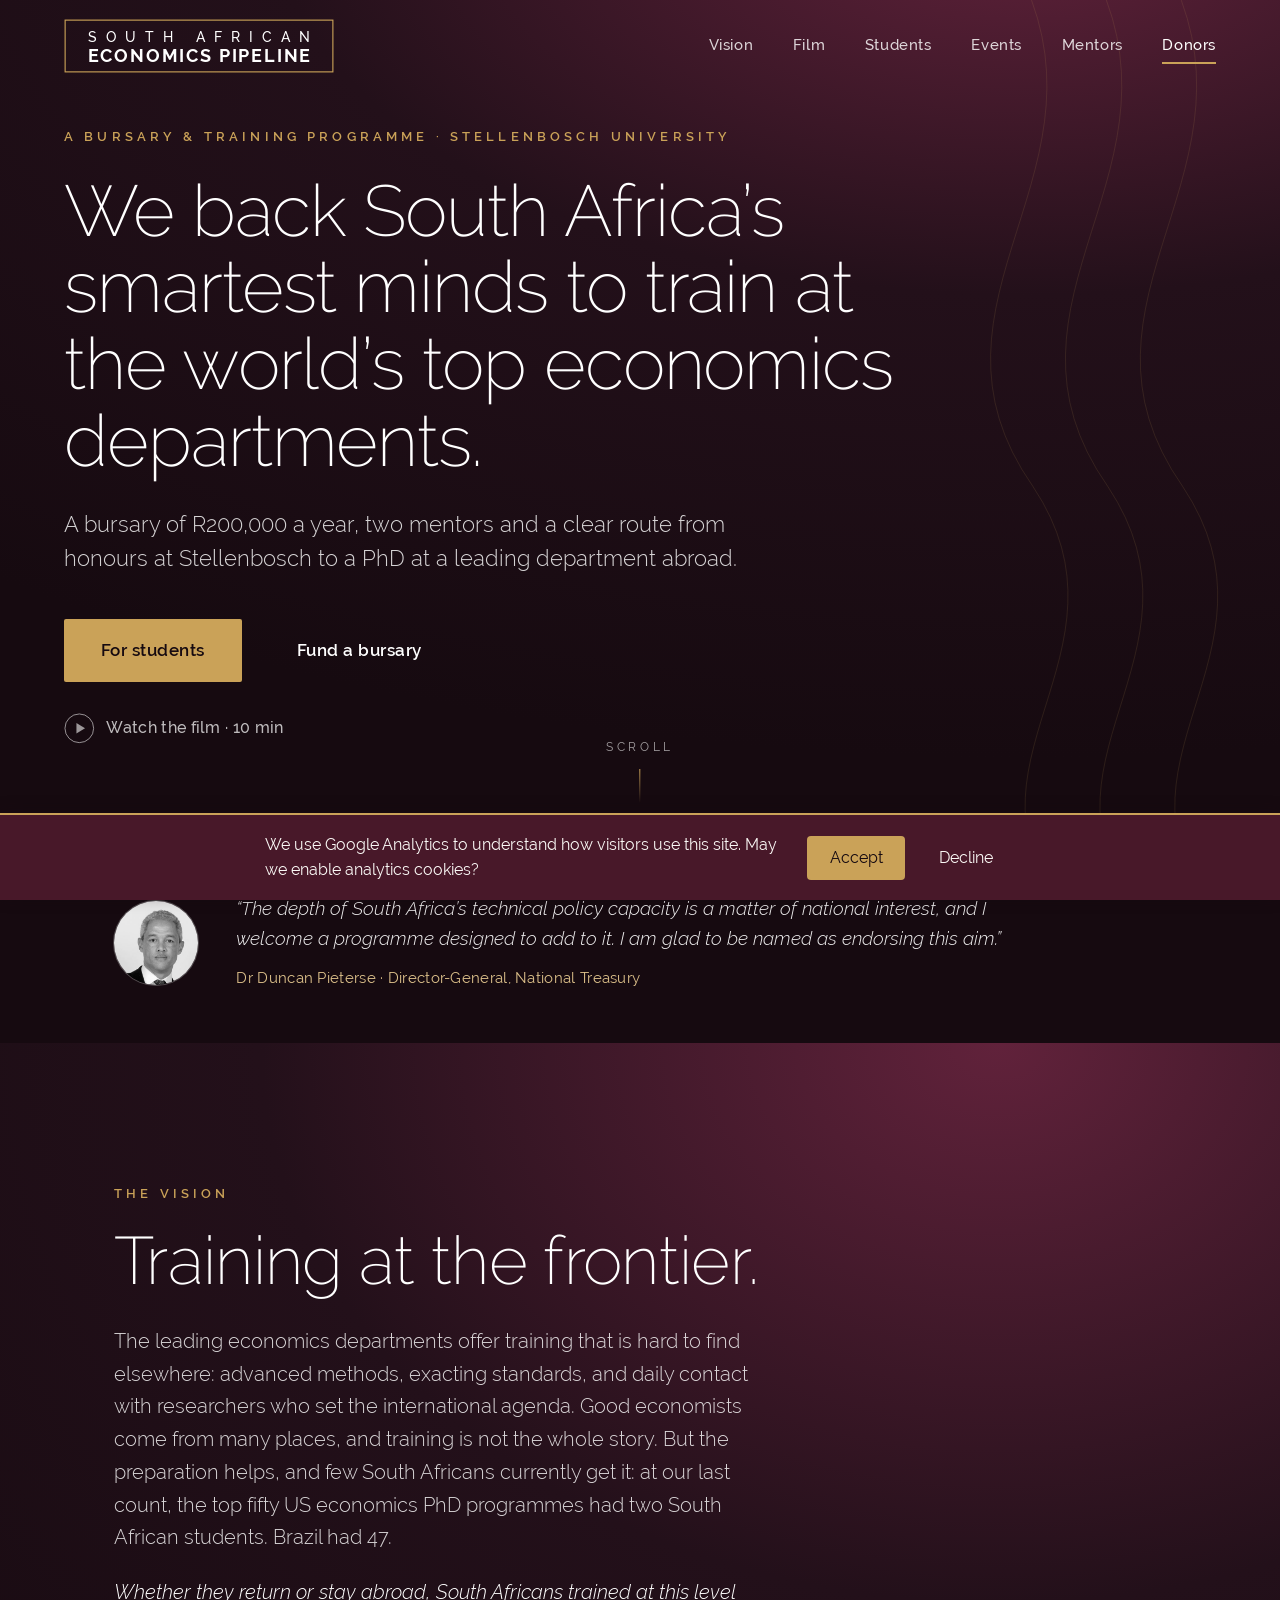
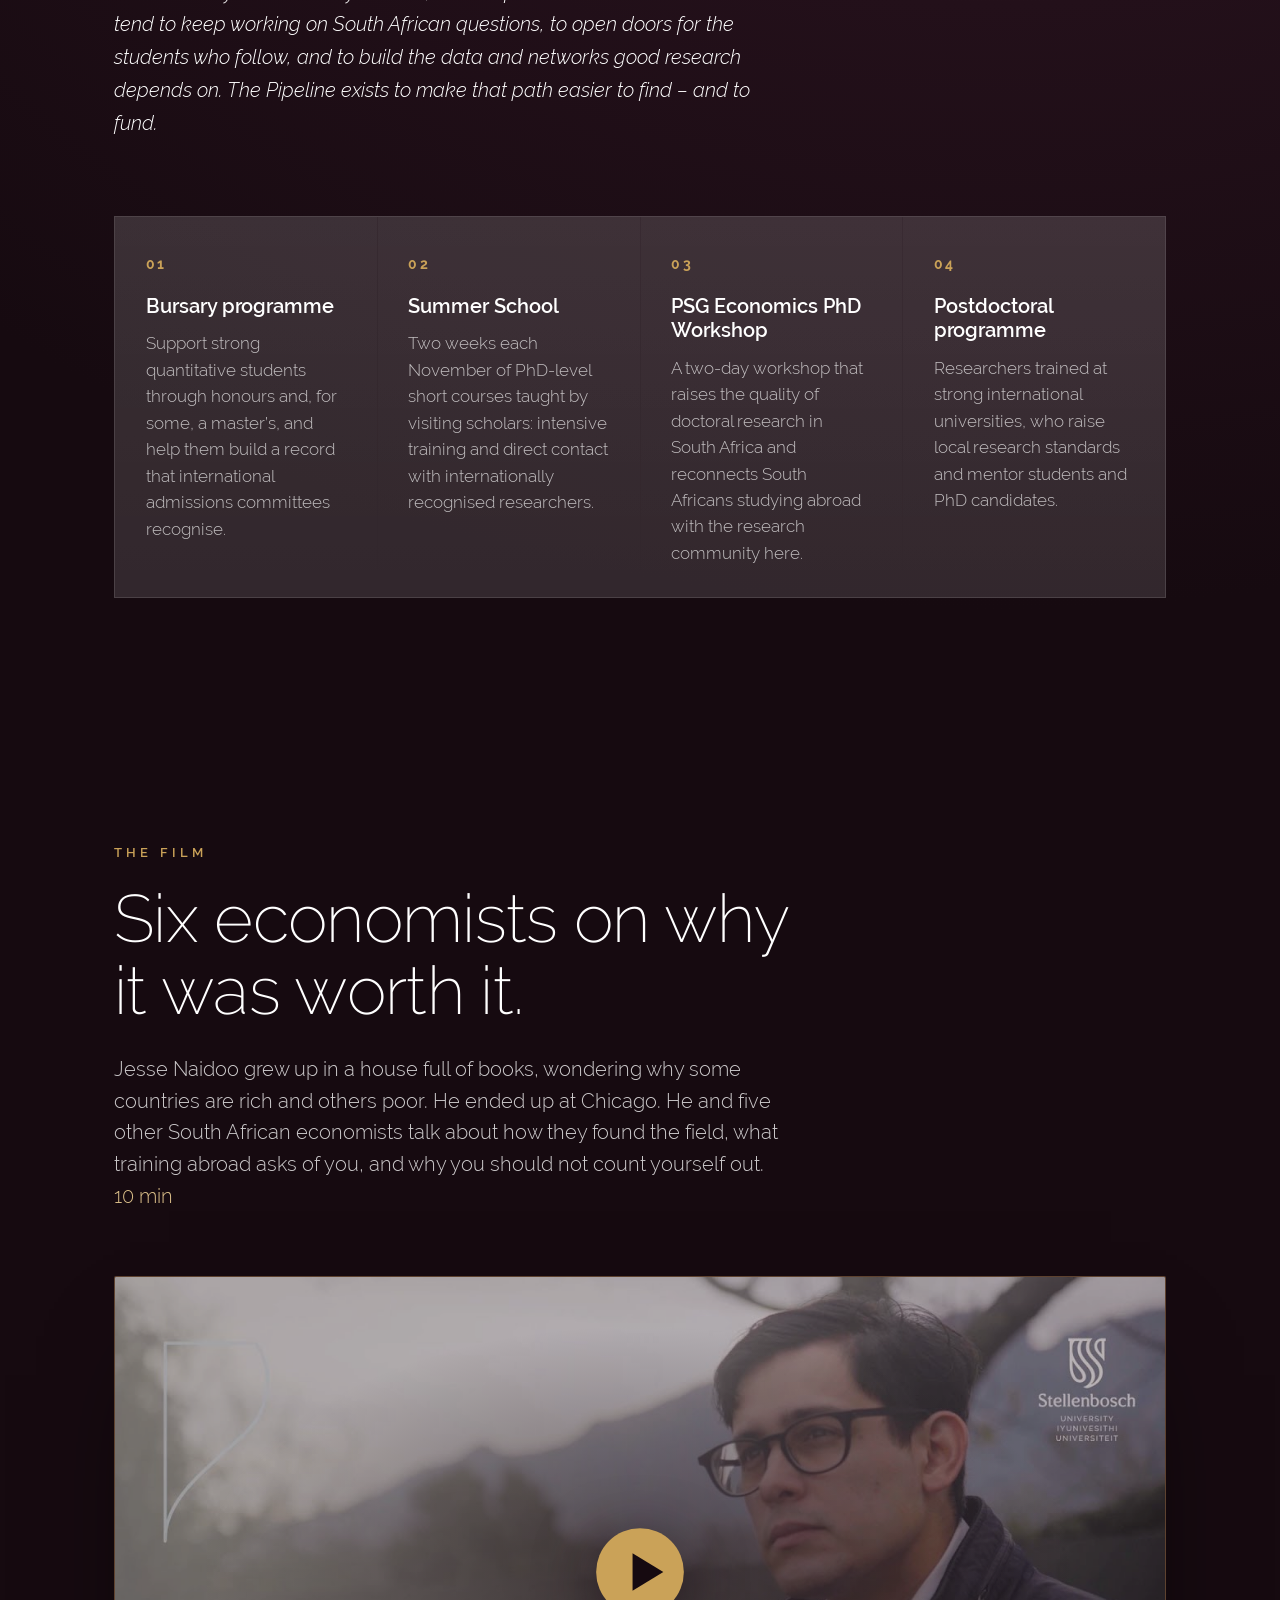
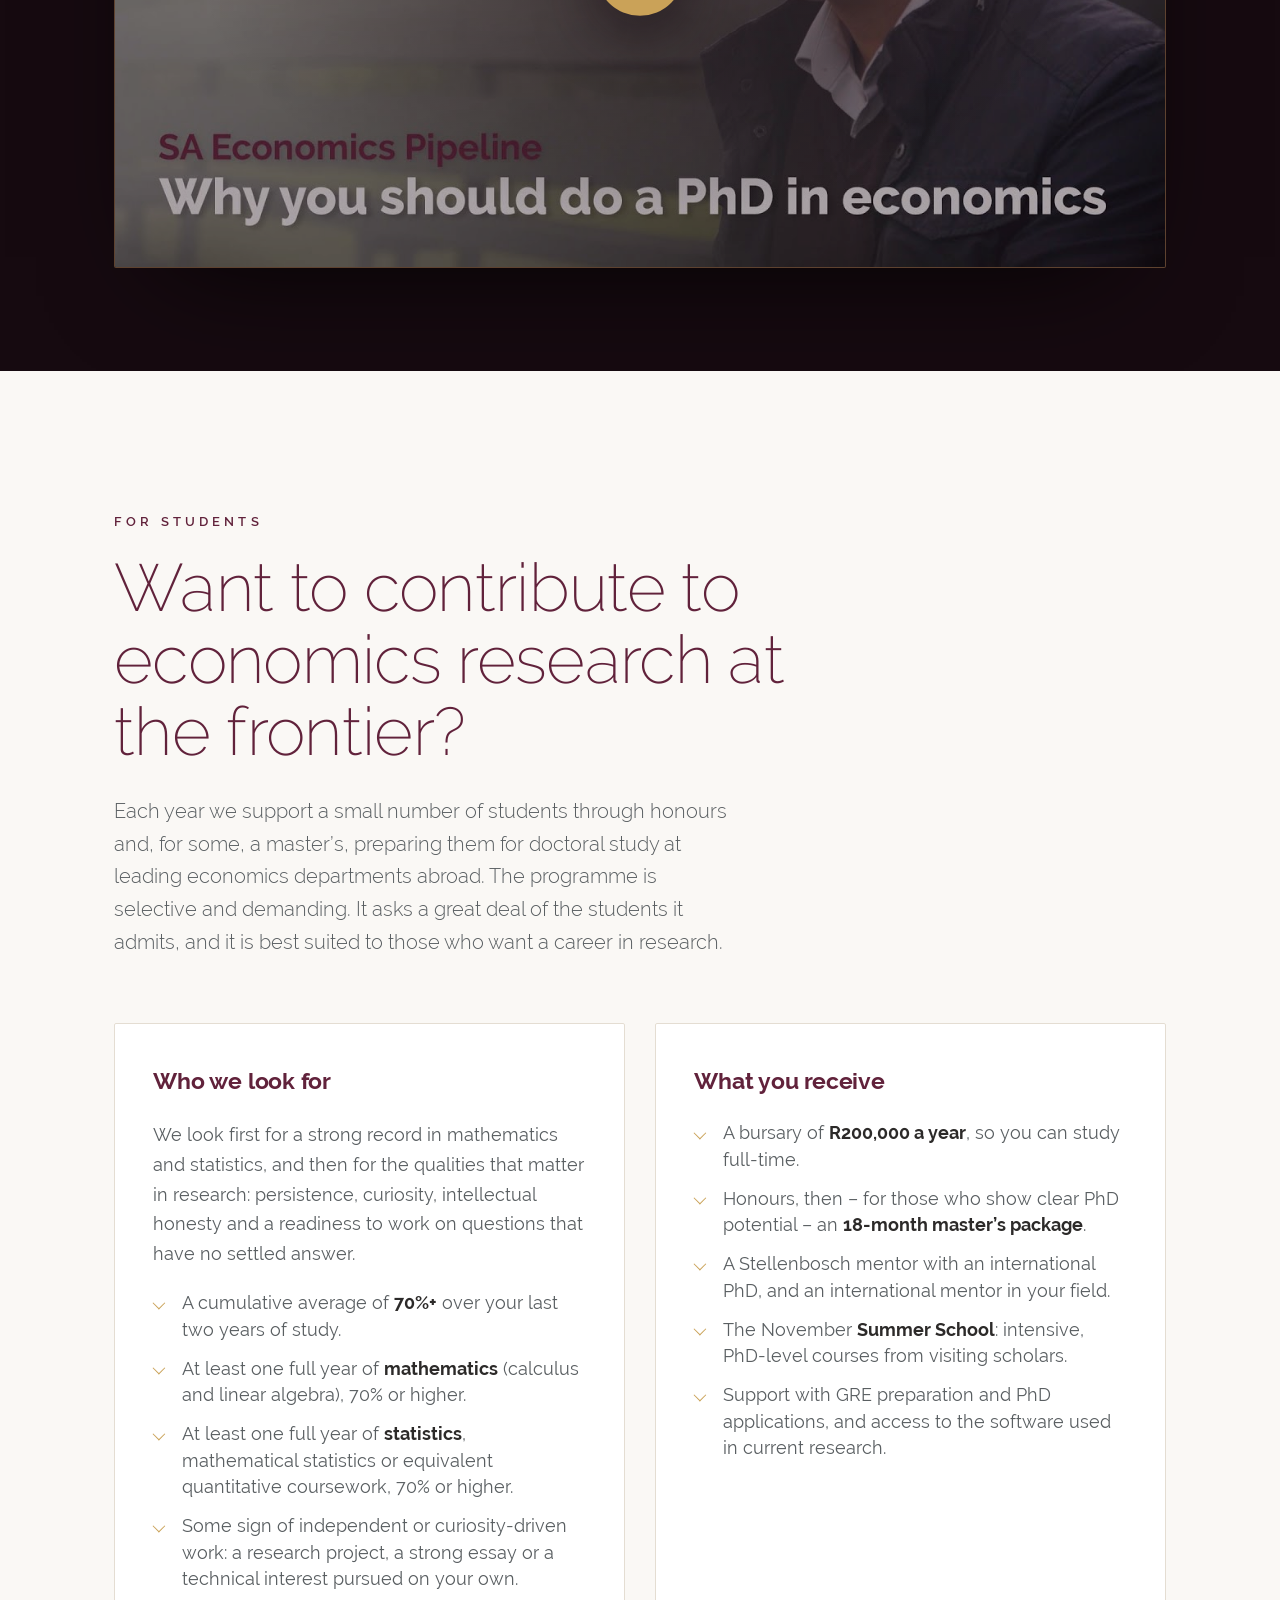
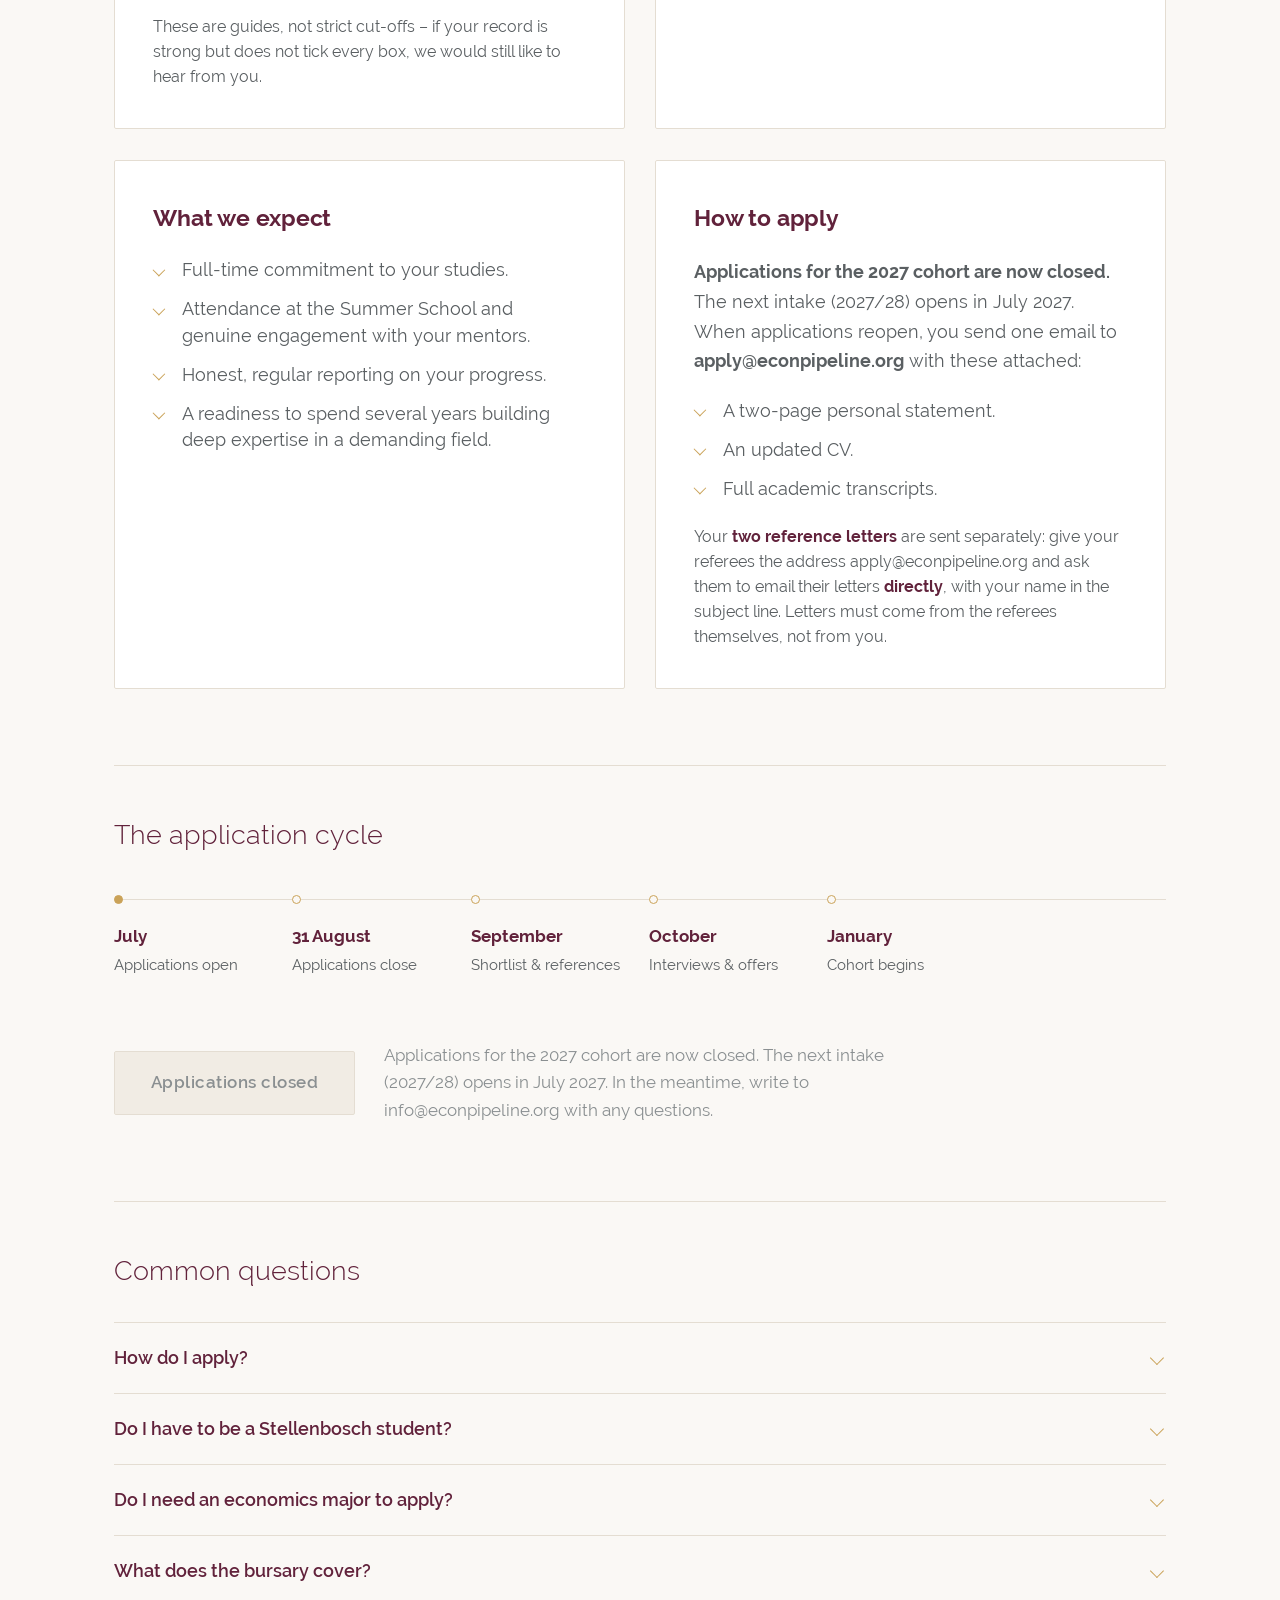
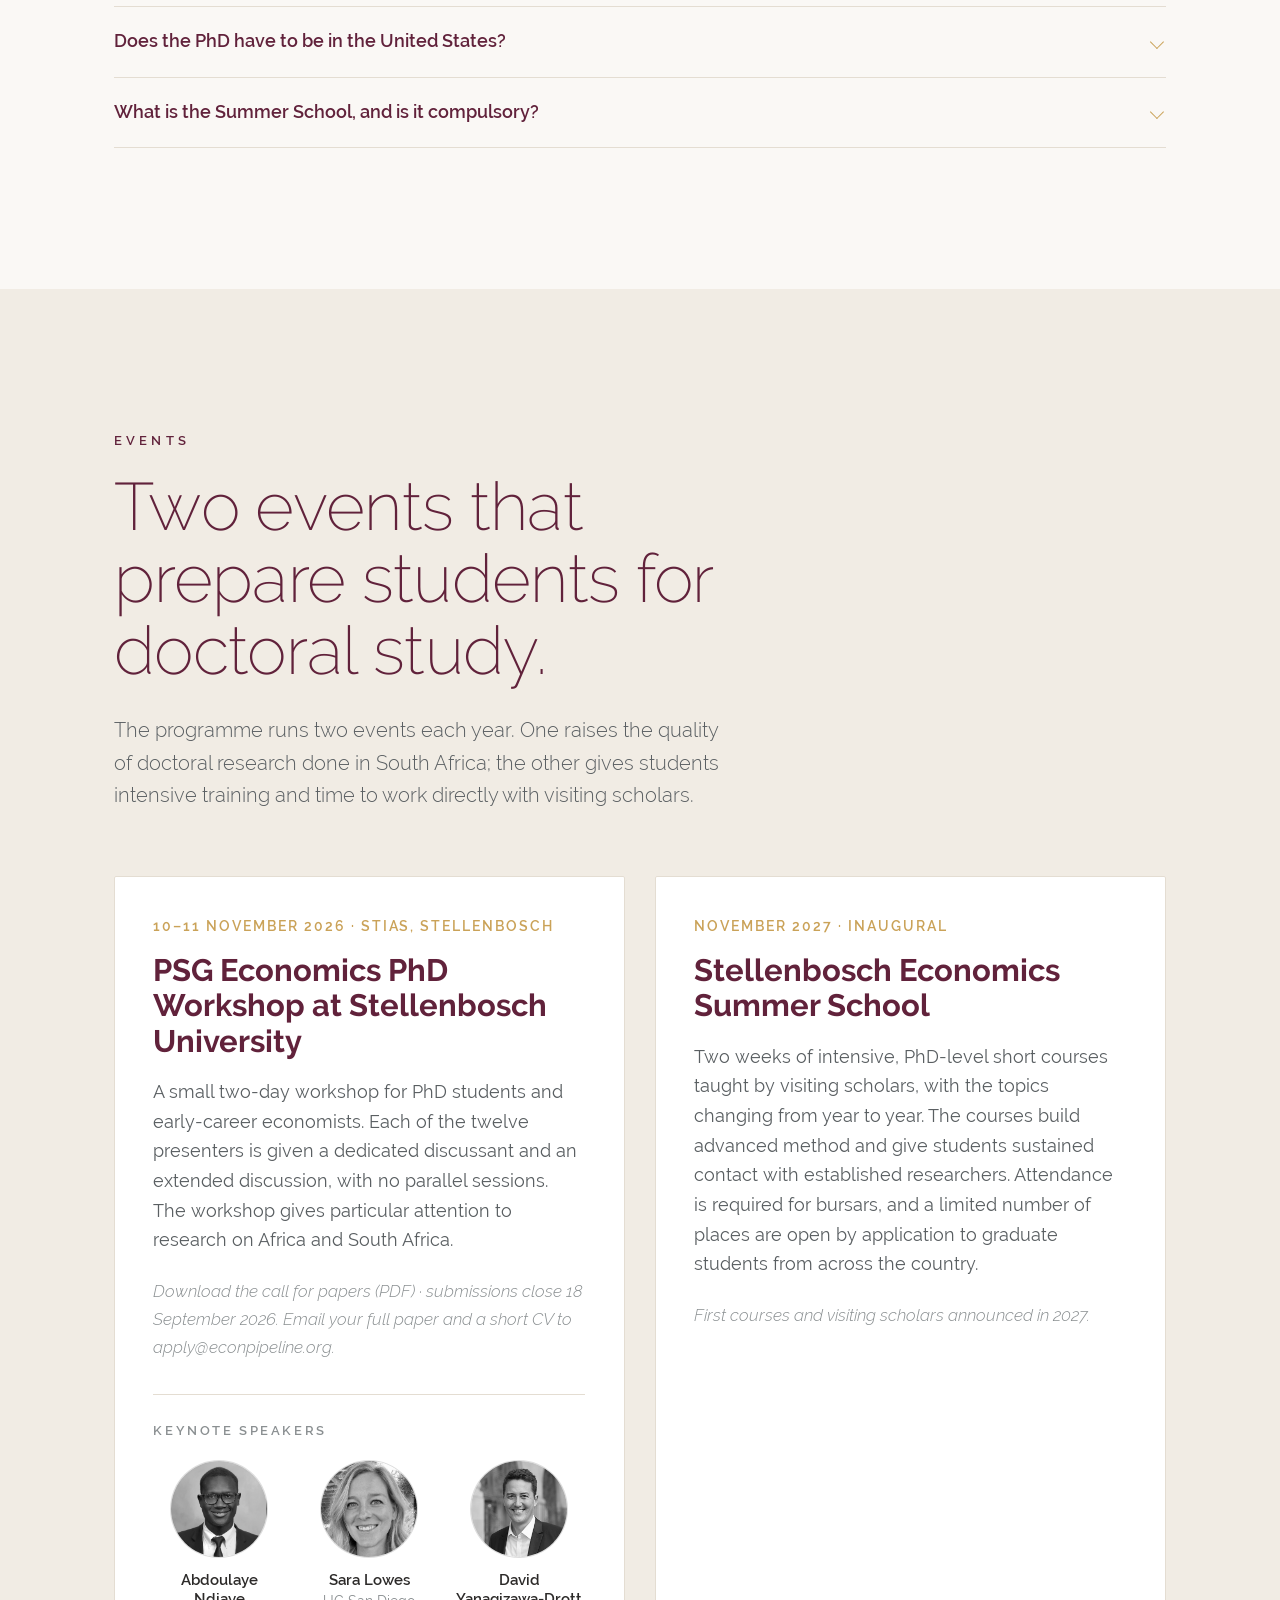
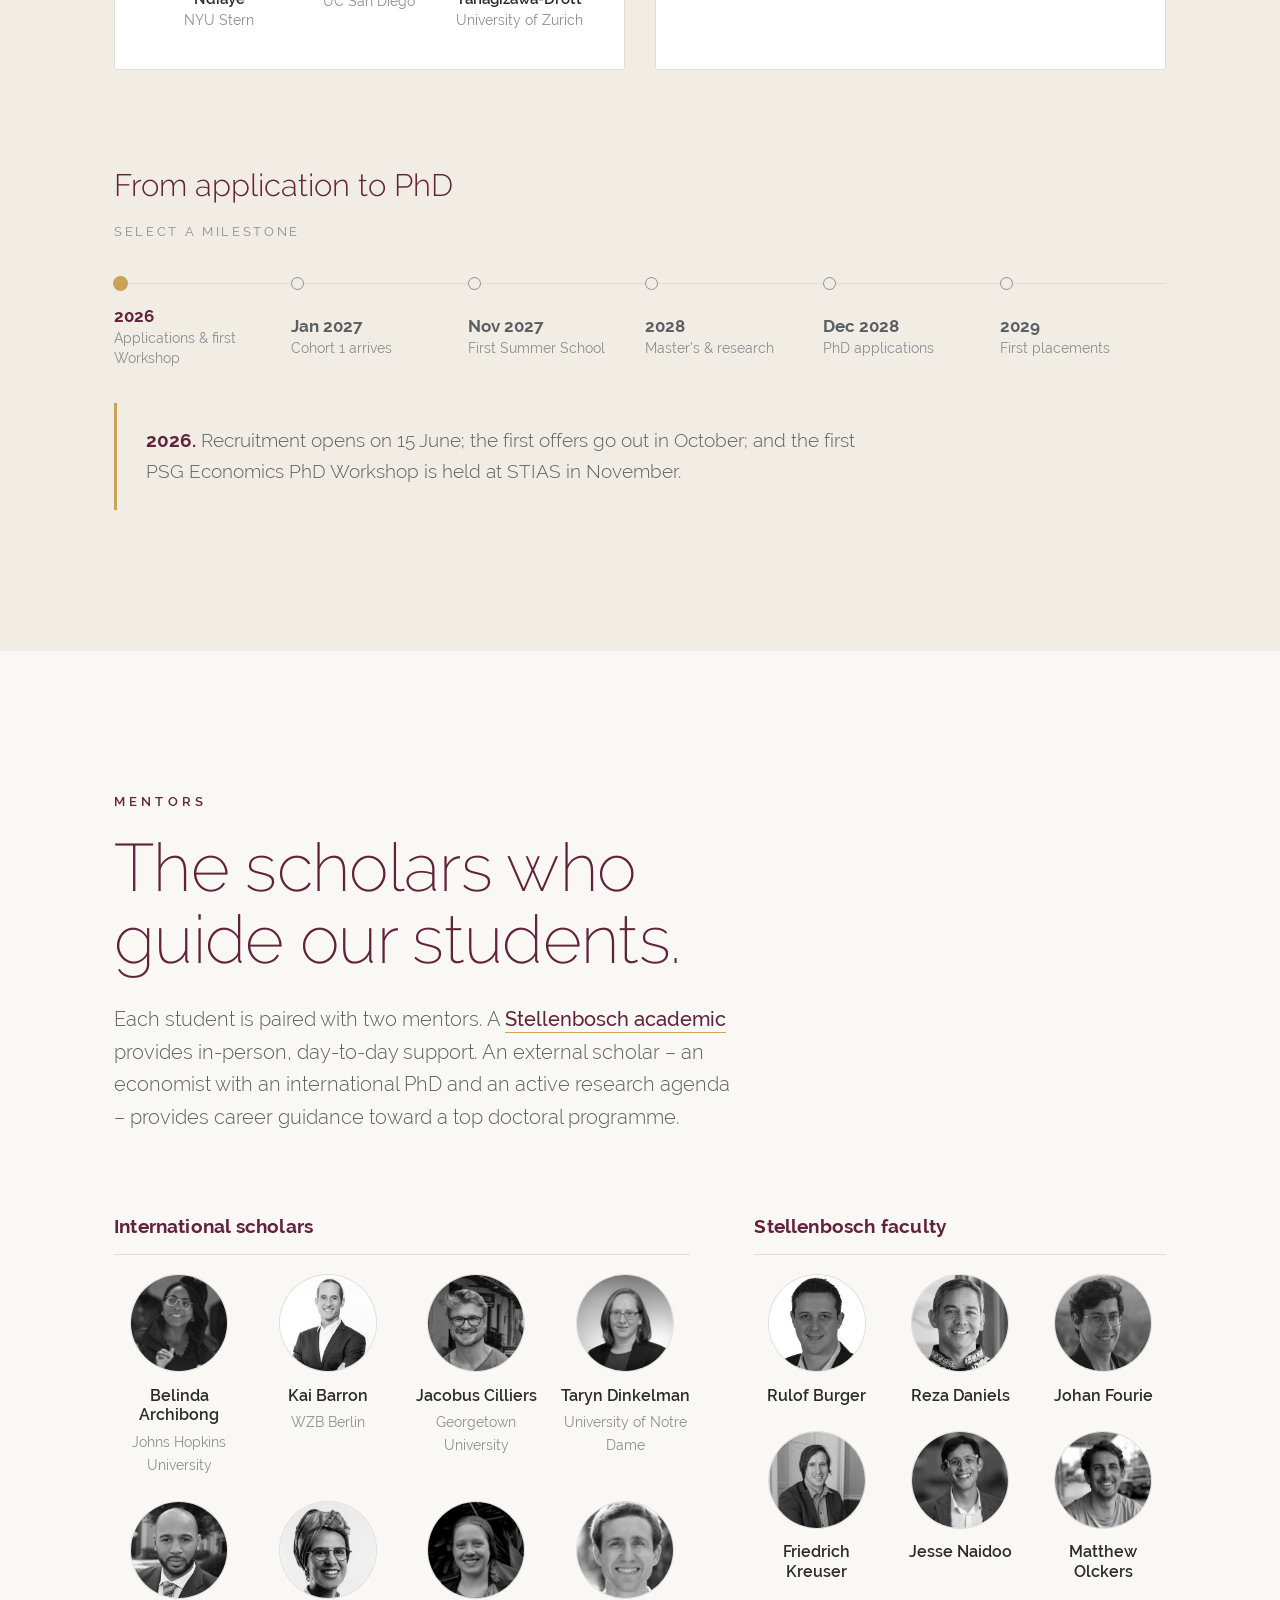
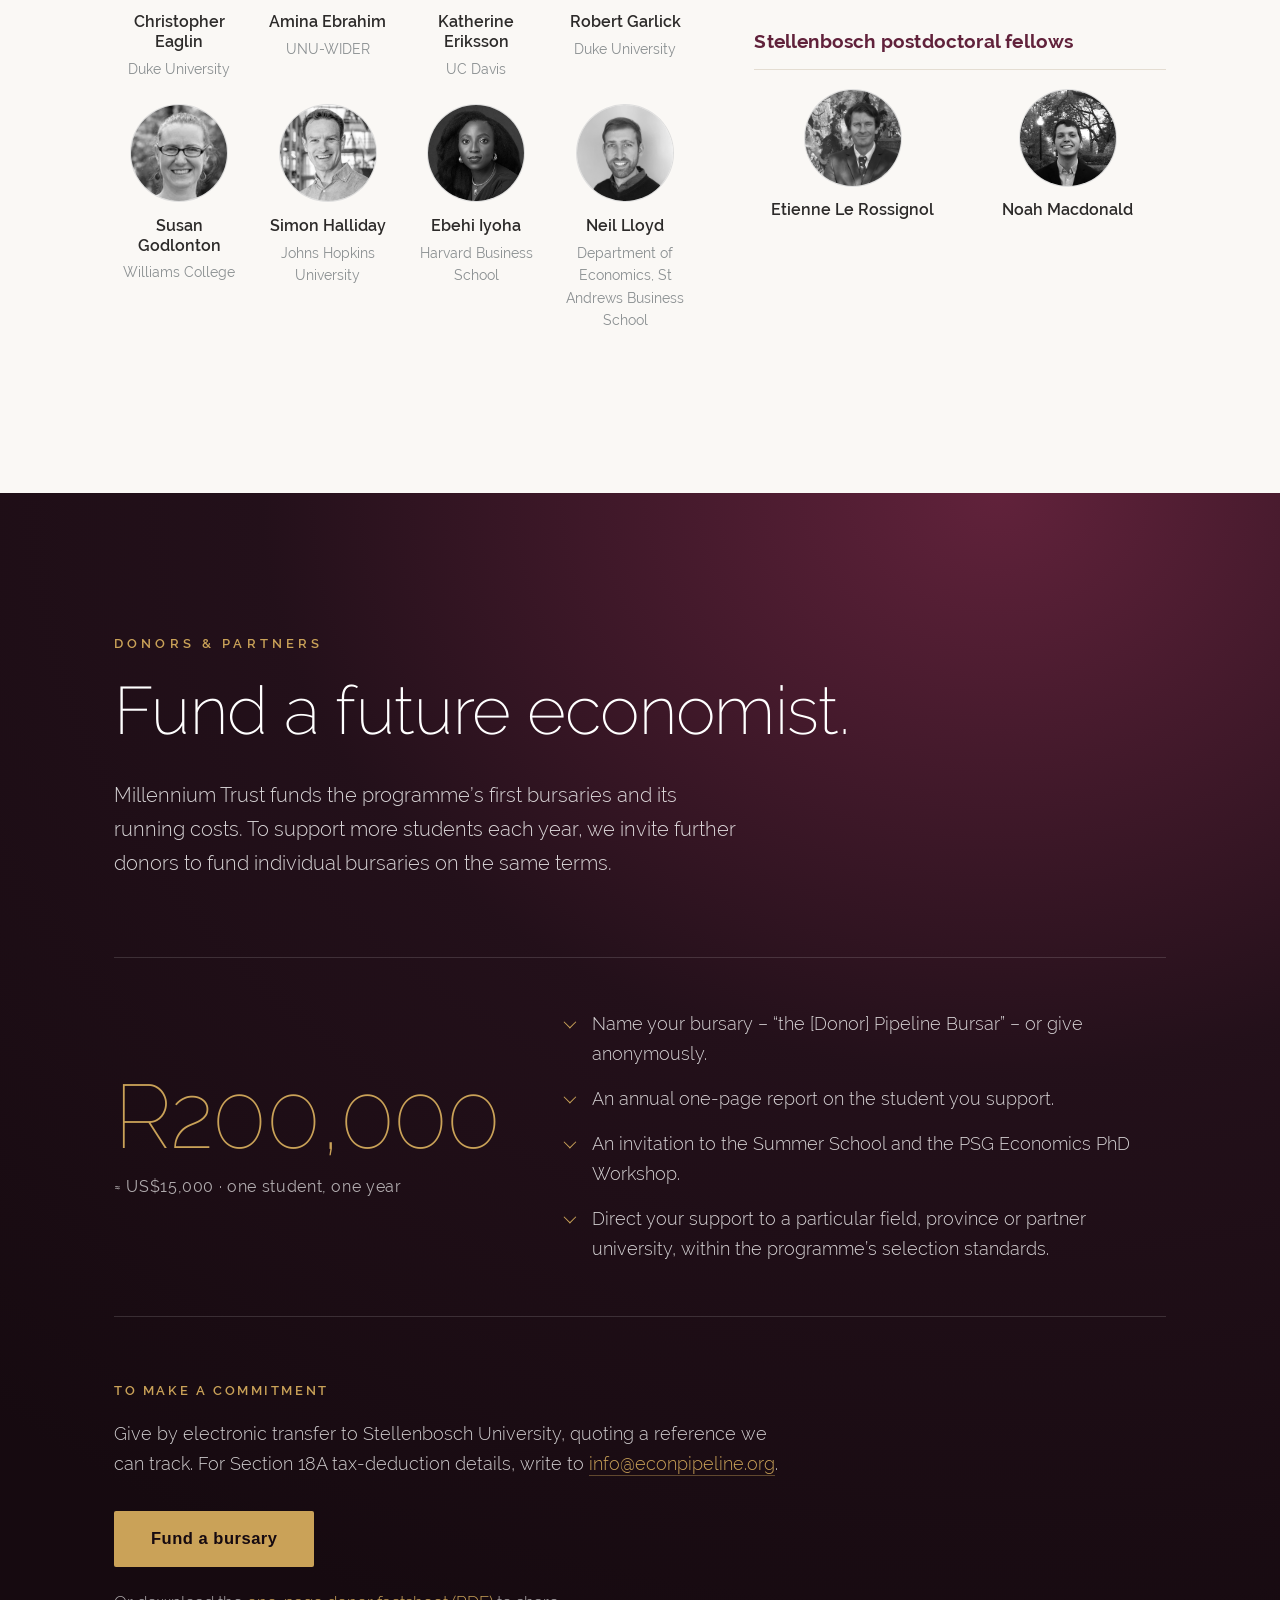
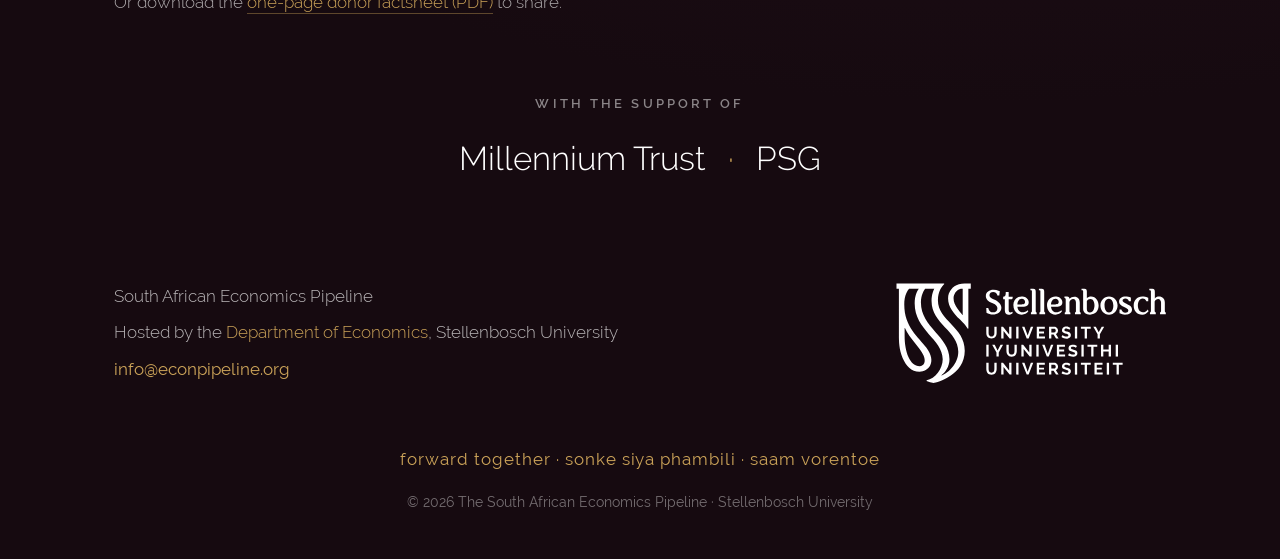
==== index.html @ a6c0b691 "Merge pull request #4 from econpipeline/applications-closed-psg-deadline Close 2027 student applicat" ====
<!DOCTYPE html>
<html lang="en">
<head>
<meta charset="utf-8">
<meta name="viewport" content="width=device-width, initial-scale=1">
<title>The South African Economics Pipeline</title>
<meta name="description" content="A selective bursary and training programme preparing exceptional South African students for doctoral study at the world's leading economics departments. Hosted by the Department of Economics, Stellenbosch University.">

<!-- Social preview (mock-up) -->
<meta property="og:type" content="website">
<meta property="og:title" content="The South African Economics Pipeline">
<meta property="og:description" content="A selective bursary and training programme that prepares South African students for doctoral study at leading economics departments abroad.">
<meta property="og:image" content="https://econpipeline.org/assets/img/film-poster.jpg">

<!-- Preload above-the-fold fonts to avoid a flash/reflow when Raleway loads -->
<link rel="preload" as="font" type="font/ttf" href="assets/fonts/Raleway-Thin.ttf" crossorigin>
<link rel="preload" as="font" type="font/ttf" href="assets/fonts/Raleway-ExtraLight.ttf" crossorigin>
<link rel="preload" as="font" type="font/ttf" href="assets/fonts/Raleway-Regular.ttf" crossorigin>
<link rel="preload" as="font" type="font/ttf" href="assets/fonts/Raleway-SemiBold.ttf" crossorigin>
<link rel="preload" as="font" type="font/ttf" href="assets/fonts/Raleway-Bold.ttf" crossorigin>
<link rel="stylesheet" href="assets/css/styles.css">

<!-- Analytics (Google Analytics 4) – loads only after consent; see assets/js/analytics.js -->
<script defer src="assets/js/analytics.js"></script>
</head>
<body>

<!-- ============================== NAV ============================== -->
<header class="nav" id="nav">
  <div class="nav__inner">
    <a class="wordmark" href="#top" aria-label="South African Economics Pipeline – home">
      <svg class="wordmark__svg" viewBox="0 0 240 48" xmlns="http://www.w3.org/2000/svg" role="img" aria-hidden="true">
        <rect x="1" y="1" width="238" height="46" fill="none" stroke="#caa258" stroke-width="1"/>
        <text x="120" y="20" text-anchor="middle" textLength="198" lengthAdjust="spacing"
              font-family="Raleway, system-ui, sans-serif" font-weight="500" font-size="12" fill="currentColor">SOUTH AFRICAN</text>
        <text x="120" y="38" text-anchor="middle" textLength="198" lengthAdjust="spacing"
              font-family="Raleway, system-ui, sans-serif" font-weight="700" font-size="16" fill="currentColor">ECONOMICS PIPELINE</text>
      </svg>
    </a>

    <nav class="nav__links" aria-label="Primary">
      <a href="#vision">Vision</a>
      <a href="#film">Film</a>
      <a href="#students">Students</a>
      <a href="#events">Events</a>
      <a href="#mentors">Mentors</a>
      <a href="#donors">Donors</a>
    </nav>

    <button class="nav__toggle" id="navToggle" aria-label="Open menu" aria-expanded="false">
      <span></span><span></span><span></span>
    </button>
  </div>
</header>

<!-- Mobile menu -->
<div class="menu" id="menu" aria-hidden="true">
  <nav aria-label="Mobile">
    <a href="#vision">Vision</a>
    <a href="#film">Film</a>
    <a href="#students">Students</a>
    <a href="#events">Events</a>
    <a href="#mentors">Mentors</a>
    <a href="#donors">Donors</a>
  </nav>
</div>

<main id="top">

<!-- ============================== HERO ============================== -->
<section class="hero" id="hero">
  <!-- Subtle pipeline / S-graphic backdrop -->
  <svg class="hero__lines" viewBox="0 0 1440 900" preserveAspectRatio="xMidYMid slice" aria-hidden="true">
    <path d="M1120 -40 C 1240 180, 1000 320, 1140 520 C 1260 700, 1040 820, 1180 980" />
    <path d="M1200 -40 C 1320 180, 1080 320, 1220 520 C 1340 700, 1120 820, 1260 980" />
    <path d="M1280 -40 C 1400 180, 1160 320, 1300 520 C 1420 700, 1200 820, 1340 980" />
  </svg>

  <div class="hero__inner reveal">
    <p class="label label--gold">A bursary &amp; training programme &middot; Stellenbosch University</p>

    <h1 class="hero__title">We back South Africa&rsquo;s smartest minds to train at the world&rsquo;s top economics departments.</h1>

    <p class="hero__sub">A bursary of R200,000 a year, two mentors and a clear route from honours at Stellenbosch to a PhD at a leading department abroad.</p>

    <div class="hero__cta">
      <a class="btn btn--gold plausible-event-name=Hero+Apply" href="#students">For students</a>
      <a class="btn btn--ghost plausible-event-name=Hero+Fund" href="#donors">Fund a bursary</a>
    </div>

    <a class="hero__film" href="#film">
      <svg viewBox="0 0 32 32" aria-hidden="true">
        <circle cx="16" cy="16" r="15" fill="none" stroke="currentColor" stroke-width="1"/>
        <path d="M13 10.5 L22 16 L13 21.5 Z" fill="currentColor"/>
      </svg>
      Watch the film &middot; 10 min
    </a>
  </div>

  <a class="hero__scroll" href="#vision" aria-label="Scroll to read more">
    <span>Scroll</span>
    <span class="hero__arrow" aria-hidden="true"></span>
  </a>
</section>

<!-- ============================== ENDORSEMENT BAND ============================== -->
<section class="endorse-band" aria-label="Endorsement">
  <div class="wrap endorse-band__inner reveal">
    <img class="endorse-band__photo" src="assets/img/pieterse.jpg" alt="Dr Duncan Pieterse">
    <blockquote class="endorse-band__quote">
      <p>&ldquo;The depth of South Africa&rsquo;s technical policy capacity is a matter of national interest, and I welcome a programme designed to add to it. I am glad to be named as endorsing this aim.&rdquo;</p>
      <footer class="endorse-band__by">Dr Duncan Pieterse &middot; Director-General, National Treasury</footer>
    </blockquote>
  </div>
</section>

<!-- ============================== VISION ============================== -->
<section class="vision section--dark" id="vision">
  <div class="wrap">
    <p class="label label--gold reveal">The vision</p>
    <h2 class="display reveal">Training at the frontier.</h2>
    <div class="vision__lead reveal">
      <p>The leading economics departments offer training that is hard to find elsewhere: advanced methods, exacting standards, and daily contact with researchers who set the international agenda. Good economists come from many places, and training is not the whole story. But the preparation helps, and few South Africans currently get it: at <a href="https://www.ourlongwalk.com/p/the-thin-pipeline" target="_blank" rel="noopener">our last count</a>, the top fifty US economics PhD programmes had two South African students. Brazil had 47.</p>
      <p class="vision__thesis">Whether they return or stay abroad, South Africans trained at this level tend to keep working on South African questions, to open doors for the students who follow, and to build the data and networks good research depends on. The Pipeline exists to make that path easier to find &ndash; and to fund.</p>
    </div>

    <ol class="stages reveal" aria-label="The broader pipeline strategy">
      <li class="stage">
        <span class="stage__no">01</span>
        <h3>Bursary programme</h3>
        <p>Support strong quantitative students through honours and, for some, a master&rsquo;s, and help them build a record that international admissions committees recognise.</p>
      </li>
      <li class="stage">
        <span class="stage__no">02</span>
        <h3>Summer School</h3>
        <p>Two weeks each November of PhD-level short courses taught by visiting scholars: intensive training and direct contact with internationally recognised researchers.</p>
      </li>
      <li class="stage">
        <span class="stage__no">03</span>
        <h3>PSG Economics PhD Workshop</h3>
        <p>A two-day workshop that raises the quality of doctoral research in South Africa and reconnects South Africans studying abroad with the research community here.</p>
      </li>
      <li class="stage">
        <span class="stage__no">04</span>
        <h3>Postdoctoral programme</h3>
        <p>Researchers trained at strong international universities, who raise local research standards and mentor students and PhD candidates.</p>
      </li>
    </ol>
  </div>
</section>

<!-- ============================== FILM ============================== -->
<!-- Click-to-load: the YouTube iframe is only injected on click (see main.js),
     so nothing is requested from YouTube until the visitor asks for it. -->
<section class="film" id="film" aria-labelledby="filmTitle">
  <div class="wrap">
    <header class="section-head reveal">
      <p class="label label--gold">The film</p>
      <h2 id="filmTitle" class="display">Six economists on why it was worth it.</h2>
      <p class="film__lede">Jesse Naidoo grew up in a house full of books, wondering why some countries are rich and others poor. He ended up at Chicago. He and five other South African economists talk about how they found the field, what training abroad asks of you, and why you should not count yourself out. <span class="film__meta">10 min</span></p>
    </header>

    <div class="film__stage reveal">
      <!-- A real link to YouTube, which the script upgrades into an in-page player.
           So it still works without JS, and right-click / middle-click behave. -->
      <a class="film__facade" data-yt="hkAsgt2NL6g"
         href="https://www.youtube.com/watch?v=hkAsgt2NL6g"
         aria-label="Play the film: Why you should do a PhD in economics. 10 minutes.">
        <img class="film__poster" src="assets/img/film-poster.jpg" alt=""
             width="1280" height="720" loading="lazy" decoding="async">
        <span class="film__scrim" aria-hidden="true"></span>
        <svg class="film__play" viewBox="0 0 96 96" aria-hidden="true">
          <circle cx="48" cy="48" r="47" class="film__play-disc"/>
          <!-- nudged right of geometric centre so it reads optically centred in the disc -->
          <path d="M40 28 L73 48 L40 68 Z" class="film__play-tri"/>
        </svg>
      </a>
    </div>
  </div>
</section>

<!-- ============================== STUDENTS ============================== -->
<section class="students section--light" id="students">
  <div class="wrap">
    <header class="section-head reveal">
      <p class="label">For students</p>
      <h2 class="display display--dark">Want to contribute to economics research at the frontier?</h2>
      <p class="lede">Each year we support a small number of students through honours and, for some, a master&rsquo;s, preparing them for doctoral study at leading economics departments abroad. The programme is selective and demanding. It asks a great deal of the students it admits, and it is best suited to those who want a career in research.</p>
    </header>

    <div class="grid grid--2">

      <article class="card reveal">
        <h3 class="card__title">Who we look for</h3>
        <p>We look first for a strong record in mathematics and statistics, and then for the qualities that matter in research: persistence, curiosity, intellectual honesty and a readiness to work on questions that have no settled answer.</p>
        <ul class="ticks">
          <li>A cumulative average of <strong>70%+</strong> over your last two years of study.</li>
          <li>At least one full year of <strong>mathematics</strong> (calculus and linear algebra), 70% or higher.</li>
          <li>At least one full year of <strong>statistics</strong>, mathematical statistics or equivalent quantitative coursework, 70% or higher.</li>
          <li>Some sign of independent or curiosity-driven work: a research project, a strong essay or a technical interest pursued on your own.</li>
        </ul>
        <p class="card__note">These are guides, not strict cut-offs &ndash; if your record is strong but does not tick every box, we would still like to hear from you.</p>
      </article>

      <article class="card reveal">
        <h3 class="card__title">What you receive</h3>
        <ul class="ticks">
          <li>A bursary of <strong>R200,000 a year</strong>, so you can study full-time.</li>
          <li>Honours, then &ndash; for those who show clear PhD potential &ndash; an <strong>18-month master&rsquo;s package</strong>.</li>
          <li>A Stellenbosch mentor with an international PhD, and an international mentor in your field.</li>
          <li>The November <strong>Summer School</strong>: intensive, PhD-level courses from visiting scholars.</li>
          <li>Support with GRE preparation and PhD applications, and access to the software used in current research.</li>
        </ul>
      </article>

      <article class="card reveal">
        <h3 class="card__title">What we expect</h3>
        <ul class="ticks">
          <li>Full-time commitment to your studies.</li>
          <li>Attendance at the Summer School and genuine engagement with your mentors.</li>
          <li>Honest, regular reporting on your progress.</li>
          <li>A readiness to spend several years building deep expertise in a demanding field.</li>
        </ul>
      </article>

      <article class="card reveal">
        <h3 class="card__title">How to apply</h3>
        <p><strong>Applications for the 2027 cohort are now closed.</strong> The next intake (2027/28) opens in July 2027.</p>
        <p>When applications reopen, you send one email to <strong>apply@econpipeline.org</strong> with these attached:</p>
        <ul class="ticks">
          <li>A two-page personal statement.</li>
          <li>An updated CV.</li>
          <li>Full academic transcripts.</li>
        </ul>
        <p class="card__note">Your <strong>two reference letters</strong> are sent separately: give your referees the address apply@econpipeline.org and ask them to email their letters <strong>directly</strong>, with your name in the subject line. Letters must come from the referees themselves, not from you.</p>
      </article>

    </div>

    <!-- Application timeline -->
    <div class="apptimeline reveal" aria-label="Application timeline">
      <h3 class="apptimeline__title">The application cycle</h3>
      <ol class="apptimeline__track">
        <li><span class="apptimeline__when">July</span><span class="apptimeline__what">Applications open</span></li>
        <li><span class="apptimeline__when">31 August</span><span class="apptimeline__what">Applications close</span></li>
        <li><span class="apptimeline__when">September</span><span class="apptimeline__what">Shortlist &amp; references</span></li>
        <li><span class="apptimeline__when">October</span><span class="apptimeline__what">Interviews &amp; offers</span></li>
        <li><span class="apptimeline__when">January</span><span class="apptimeline__what">Cohort begins</span></li>
      </ol>
    </div>

    <div class="cta-row reveal">
      <span class="btn btn--disabled" id="applyBtn" aria-disabled="true">Applications closed</span>
      <span class="cta-note">Applications for the 2027 cohort are now closed. The next intake (2027/28) opens in July 2027. In the meantime, write to <a href="mailto:info@econpipeline.org">info@econpipeline.org</a> with any questions.</span>
    </div>

    <div class="faq reveal" aria-label="Common questions">
      <h3 class="faq__title">Common questions</h3>

      <details>
        <summary>How do I apply?</summary>
        <p>Applications for the 2027 cohort are now closed; the next intake (2027/28) opens in July 2027. When applications reopen, you send one email to apply@econpipeline.org with your two-page personal statement, an updated CV and full academic transcripts attached. Separately, ask your two referees to email their reference letters directly to the same address, with your name in the subject line: letters must come from the referees themselves, not from you.</p>
      </details>

      <details>
        <summary>Do I have to be a Stellenbosch student?</summary>
        <p>No. You do not have to be a Stellenbosch student to apply &ndash; the Pipeline is open to top-performing students from any South African university. But successful recipients must move to Stellenbosch to take up the offer: bursars complete honours and, where eligible, the master&rsquo;s package at Stellenbosch.</p>
      </details>

      <details>
        <summary>Do I need an economics major to apply?</summary>
        <p>For the 2027 cohort, yes &ndash; an Economics 3 course (or equivalent) at a South African university is required. From 2028, the programme will also open to strong quantitative students from mathematics, statistics, engineering and related fields, with a funded online bridging course before honours begins.</p>
      </details>

      <details>
        <summary>What does the bursary cover?</summary>
        <p>R200,000 per year. The amount is intended to cover tuition and reasonable living costs so that you can study full-time. Honours bursars who show clear PhD potential are eligible for an 18-month master&rsquo;s package on the same terms.</p>
      </details>

      <details>
        <summary>Does the PhD have to be in the United States?</summary>
        <p>No. The programme prepares students for doctoral study at leading economics departments worldwide &ndash; including Canada, Australia, the UK and Europe, alongside the strongest US programmes.</p>
      </details>

      <details>
        <summary>What is the Summer School, and is it compulsory?</summary>
        <p>The Stellenbosch Economics Summer School runs for two weeks each November, with PhD-level short courses taught by visiting scholars. Attendance is required for bursars in the honours and master&rsquo;s coursework years. A limited number of additional places are available by application to graduate students from elsewhere.</p>
      </details>
    </div>
  </div>
</section>

<!-- ============================== EVENTS ============================== -->
<section class="events section--light section--alt" id="events">
  <div class="wrap">
    <header class="section-head reveal">
      <p class="label">Events</p>
      <h2 class="display display--dark">Two events that prepare students for doctoral study.</h2>
      <p class="lede">The programme runs two events each year. One raises the quality of doctoral research done in South Africa; the other gives students intensive training and time to work directly with visiting scholars.</p>
    </header>

    <div class="grid grid--2 events__cards">

      <article class="event reveal">
        <p class="event__date">10&ndash;11 November 2026 &middot; STIAS, Stellenbosch</p>
        <h3 class="event__title">PSG Economics PhD Workshop at Stellenbosch University</h3>
        <p class="event__body">A small two-day workshop for PhD students and early-career economists. Each of the twelve presenters is given a dedicated discussant and an extended discussion, with no parallel sessions. The workshop gives particular attention to research on Africa and South Africa.</p>
        <p class="event__tag"><a class="plausible-event-name=CfP+download" href="psg-phd-workshop-cfp.pdf">Download the call for papers (PDF)</a> &middot; submissions close 18 September 2026. Email your full paper and a short CV to <a href="mailto:apply@econpipeline.org?subject=PSG%20Economics%20PhD%20Workshop%20submission">apply@econpipeline.org</a>.</p>

        <div class="keynotes">
          <p class="keynotes__label">Keynote speakers</p>
          <ul class="keynotes__list">
            <li>
              <img src="assets/img/ndiaye.jpg" alt="Abdoulaye Ndiaye" loading="lazy">
              <span class="keynotes__name">Abdoulaye Ndiaye</span>
              <span class="keynotes__aff">NYU Stern</span>
            </li>
            <li>
              <img src="assets/img/lowes.jpg" alt="Sara Lowes" loading="lazy">
              <span class="keynotes__name">Sara Lowes</span>
              <span class="keynotes__aff">UC San Diego</span>
            </li>
            <li>
              <img src="assets/img/yanagizawa-drott.jpg" alt="David Yanagizawa-Drott" loading="lazy">
              <span class="keynotes__name">David Yanagizawa-Drott</span>
              <span class="keynotes__aff">University of Zurich</span>
            </li>
          </ul>
        </div>
      </article>

      <article class="event reveal">
        <p class="event__date">November 2027 &middot; Inaugural</p>
        <h3 class="event__title">Stellenbosch Economics Summer School</h3>
        <p class="event__body">Two weeks of intensive, PhD-level short courses taught by visiting scholars, with the topics changing from year to year. The courses build advanced method and give students sustained contact with established researchers. Attendance is required for bursars, and a limited number of places are open by application to graduate students from across the country.</p>
        <p class="event__tag">First courses and visiting scholars announced in 2027.</p>
      </article>

    </div>

    <!-- Interactive roadmap timeline -->
    <div class="roadmap reveal">
      <h3 class="roadmap__title">From application to PhD</h3>
      <p class="roadmap__hint">Select a milestone</p>
      <div class="roadmap__track" id="roadmap">
        <button class="rm" data-i="0" aria-expanded="false">
          <span class="rm__dot"></span><span class="rm__year">2026</span><span class="rm__label">Applications &amp; first Workshop</span>
        </button>
        <button class="rm" data-i="1" aria-expanded="false">
          <span class="rm__dot"></span><span class="rm__year">Jan 2027</span><span class="rm__label">Cohort&nbsp;1 arrives</span>
        </button>
        <button class="rm" data-i="2" aria-expanded="false">
          <span class="rm__dot"></span><span class="rm__year">Nov 2027</span><span class="rm__label">First Summer School</span>
        </button>
        <button class="rm" data-i="3" aria-expanded="false">
          <span class="rm__dot"></span><span class="rm__year">2028</span><span class="rm__label">Master&rsquo;s &amp; research</span>
        </button>
        <button class="rm" data-i="4" aria-expanded="false">
          <span class="rm__dot"></span><span class="rm__year">Dec 2028</span><span class="rm__label">PhD applications</span>
        </button>
        <button class="rm" data-i="5" aria-expanded="false">
          <span class="rm__dot"></span><span class="rm__year">2029</span><span class="rm__label">First placements</span>
        </button>
      </div>
      <div class="roadmap__detail" id="roadmapDetail" role="status" aria-live="polite">
        <p data-d="0"><strong>2026.</strong> Recruitment opens on 15 June; the first offers go out in October; and the first PSG Economics PhD Workshop is held at STIAS in November.</p>
        <p data-d="1"><strong>January 2027.</strong> The first cohort of bursars begins honours, each paired with a Stellenbosch mentor and an international scholar.</p>
        <p data-d="2"><strong>November 2027.</strong> The first Stellenbosch Economics Summer School is held, giving the cohort advanced training and direct contact with visiting scholars.</p>
        <p data-d="3"><strong>2028.</strong> The strongest students progress to the 18-month master&rsquo;s package: advanced coursework, then structured research or an international exchange.</p>
        <p data-d="4"><strong>December 2028.</strong> Bursars apply to PhD programmes abroad, supported by reference letters from scholars who have seen their work.</p>
        <p data-d="5"><strong>2029.</strong> The first PhD admissions, and the first real evidence of how well the approach works.</p>
      </div>
    </div>
  </div>
</section>

<!-- ============================== MENTORS ============================== -->
<section class="partners section--light" id="mentors">
  <div class="wrap">
    <header class="section-head reveal">
      <p class="label">Mentors</p>
      <h2 class="display display--dark">The scholars who guide our students.</h2>
      <p class="lede">Each student is paired with two mentors. A <a href="https://www.ekon.sun.ac.za/" target="_blank" rel="noopener">Stellenbosch academic</a> provides in-person, day-to-day support. An external scholar &ndash; an economist with an international PhD and an active research agenda &ndash; provides career guidance toward a top doctoral programme.</p>
    </header>

    <div class="mentors reveal">
      <div class="mentors__group">
        <h3 class="mentors__head">International scholars</h3>
        <div class="mentors__people">
          <div class="mentors__person">
            <img src="assets/img/archibong.jpg" alt="Belinda Archibong" loading="lazy">
            <a href="https://sites.google.com/view/belinda-archibong" target="_blank" rel="noopener">Belinda Archibong</a>
            <span class="mentors__aff">Johns Hopkins University</span>
          </div>
          <div class="mentors__person">
            <img src="assets/img/barron.jpg" alt="Kai Barron" loading="lazy">
            <a href="https://sites.google.com/site/kaibarron/" target="_blank" rel="noopener">Kai Barron</a>
            <span class="mentors__aff">WZB Berlin</span>
          </div>
          <div class="mentors__person">
            <img src="assets/img/cilliers.jpg" alt="Jacobus Cilliers" loading="lazy">
            <a href="https://sites.google.com/view/jacobuscilliers/home" target="_blank" rel="noopener">Jacobus Cilliers</a>
            <span class="mentors__aff">Georgetown University</span>
          </div>
          <div class="mentors__person">
            <img src="assets/img/dinkelman.jpg" alt="Taryn Dinkelman" loading="lazy">
            <a href="https://www.taryndinkelman.com/" target="_blank" rel="noopener">Taryn Dinkelman</a>
            <span class="mentors__aff">University of Notre Dame</span>
          </div>
          <div class="mentors__person">
            <img src="assets/img/eaglin.jpg" alt="Christopher Eaglin" loading="lazy">
            <a href="https://www.chriseaglin.com/" target="_blank" rel="noopener">Christopher Eaglin</a>
            <span class="mentors__aff">Duke University</span>
          </div>
          <div class="mentors__person">
            <img src="assets/img/ebrahim.jpg" alt="Amina Ebrahim" loading="lazy">
            <a href="https://unu.edu/about/expert/amina-ebrahim" target="_blank" rel="noopener">Amina Ebrahim</a>
            <span class="mentors__aff">UNU-WIDER</span>
          </div>
          <div class="mentors__person">
            <img src="assets/img/eriksson.jpg" alt="Katherine Eriksson" loading="lazy">
            <a href="https://kaerikss.faculty.ucdavis.edu/" target="_blank" rel="noopener">Katherine Eriksson</a>
            <span class="mentors__aff">UC Davis</span>
          </div>
          <div class="mentors__person">
            <img src="assets/img/garlick.jpg" alt="Robert Garlick" loading="lazy">
            <a href="https://www.robgarlick.com/" target="_blank" rel="noopener">Robert Garlick</a>
            <span class="mentors__aff">Duke University</span>
          </div>
          <div class="mentors__person">
            <img src="assets/img/godlonton.jpg" alt="Susan Godlonton" loading="lazy">
            <a href="https://sites.williams.edu/sg5/" target="_blank" rel="noopener">Susan Godlonton</a>
            <span class="mentors__aff">Williams College</span>
          </div>
          <div class="mentors__person">
            <img src="assets/img/halliday.jpg" alt="Simon Halliday" loading="lazy">
            <a href="https://simondhalliday.com/" target="_blank" rel="noopener">Simon Halliday</a>
            <span class="mentors__aff">Johns Hopkins University</span>
          </div>
          <div class="mentors__person">
            <img src="assets/img/iyoha.jpg" alt="Ebehi Iyoha" loading="lazy">
            <a href="https://ebehi.org/" target="_blank" rel="noopener">Ebehi Iyoha</a>
            <span class="mentors__aff">Harvard Business School</span>
          </div>
          <div class="mentors__person">
            <img src="assets/img/lloyd.jpg" alt="Neil Lloyd" loading="lazy">
            <a href="https://neil-lloyd.github.io/website/" target="_blank" rel="noopener">Neil Lloyd</a>
            <span class="mentors__aff">Department of Economics, St Andrews Business School</span>
          </div>
        </div>
      </div>

      <div class="mentors__group">
        <h3 class="mentors__head">Stellenbosch faculty</h3>
        <div class="mentors__people">
          <div class="mentors__person">
            <img src="assets/img/burger.jpg" alt="Rulof Burger" loading="lazy">
            <a href="https://rulofburger.github.io/" target="_blank" rel="noopener">Rulof Burger</a>
          </div>
          <div class="mentors__person">
            <img src="assets/img/daniels.jpg" alt="Reza Daniels" loading="lazy">
            <a href="https://www.rezadaniels.com/" target="_blank" rel="noopener">Reza Daniels</a>
          </div>
          <div class="mentors__person">
            <img src="assets/img/fourie.jpg" alt="Johan Fourie" loading="lazy">
            <a href="https://johanfourie.com/" target="_blank" rel="noopener">Johan Fourie</a>
          </div>
          <div class="mentors__person">
            <img src="assets/img/kreuser.jpg" alt="Friedrich Kreuser" loading="lazy">
            <a href="https://www.cfkreuser.com/" target="_blank" rel="noopener">Friedrich Kreuser</a>
          </div>
          <div class="mentors__person">
            <img src="assets/img/naidoo.jpg" alt="Jesse Naidoo" loading="lazy">
            <a href="https://jnaidoo.rbind.io/" target="_blank" rel="noopener">Jesse Naidoo</a>
          </div>
          <div class="mentors__person">
            <img src="assets/img/olckers.jpg" alt="Matthew Olckers" loading="lazy">
            <a href="https://matthewolckers.com/" target="_blank" rel="noopener">Matthew Olckers</a>
          </div>
        </div>
        <h3 class="mentors__head mentors__head--spaced">Stellenbosch postdoctoral fellows</h3>
        <div class="mentors__people">
          <div class="mentors__person">
            <img src="assets/img/lerossignol.jpg" alt="Etienne Le Rossignol" loading="lazy">
            <a href="https://etiennelerossignol.wordpress.com/" target="_blank" rel="noopener">Etienne Le Rossignol</a>
          </div>
          <div class="mentors__person">
            <img src="assets/img/macdonald.jpg" alt="Noah Macdonald" loading="lazy">
            <a href="https://www.noahmacdonald.org/" target="_blank" rel="noopener">Noah Macdonald</a>
          </div>
        </div>
      </div>
    </div>

  </div>
</section>

<!-- ============================== DONORS ============================== -->
<section class="donors section--dark" id="donors">
  <div class="wrap">
    <p class="label label--gold reveal">Donors &amp; partners</p>
    <h2 class="display reveal">Fund a future economist.</h2>

    <div class="donors__lead reveal">
      <p>Millennium Trust funds the programme&rsquo;s first bursaries and its running costs. To support more students each year, we invite further donors to fund individual bursaries on the same terms.</p>
    </div>

    <div class="give reveal">
      <div class="give__figure">
        <span class="give__amount">R200,000</span>
        <span class="give__sub">&asymp; US$15,000 &middot; one student, one year</span>
      </div>
      <ul class="give__points">
        <li>Name your bursary &ndash; &ldquo;the [Donor] Pipeline Bursar&rdquo; &ndash; or give anonymously.</li>
        <li>An annual one-page report on the student you support.</li>
        <li>An invitation to the Summer School and the PSG Economics PhD Workshop.</li>
        <li>Direct your support to a particular field, province or partner university, within the programme&rsquo;s selection standards.</li>
      </ul>
    </div>

    <div class="give__how reveal">
      <p class="give__how-label">To make a commitment</p>
      <p class="give__how-body">Give by electronic transfer to Stellenbosch University, quoting a reference we can track. For Section&nbsp;18A tax-deduction details, write to <a href="mailto:info@econpipeline.org?subject=The%20South%20African%20Economics%20Pipeline%20%E2%80%93%20Section%2018A">info@econpipeline.org</a>.</p>
      <button type="button" class="btn btn--gold plausible-event-name=Fund+a+bursary" data-give>Fund a bursary</button>
      <p class="give__how-link">Or download the <a class="plausible-event-name=Factsheet+download" href="donor-factsheet.pdf">one-page donor factsheet (PDF)</a> to share.</p>
    </div>

    <div class="current-donors reveal">
      <p class="current-donors__label">With the support of</p>
      <div class="current-donors__names">
        <span>Millennium Trust</span>
        <span class="dot" aria-hidden="true">&middot;</span>
        <span>PSG</span>
      </div>
    </div>
  </div>
</section>

<!-- ============================== FUND A BURSARY (modal) ============================== -->
<dialog class="give-modal" id="giveModal" aria-labelledby="giveModalTitle">
  <form method="dialog" class="give-modal__close-form">
    <button class="give-modal__close" value="close" aria-label="Close">&times;</button>
  </form>

  <div class="give-modal__body">
    <p class="label label--gold">Fund a bursary</p>
    <h2 id="giveModalTitle" class="give-modal__title">Give by transfer, and we&rsquo;ll track it.</h2>
    <p class="give-modal__intro">Pay by electronic transfer to Stellenbosch University, quoting the reference below so our finance office can identify your gift. Tell us your name and amount, then email us your pledge so we can match the payment.</p>

    <!-- Step 1: details so we can build the reference -->
    <div class="give-modal__fields">
      <label class="give-field">
        <span class="give-field__label">Your name</span>
        <input type="text" id="giveName" name="name" autocomplete="name" placeholder="e.g. Thandi Smith">
      </label>
      <label class="give-field">
        <span class="give-field__label">Amount (Rand)</span>
        <input type="text" id="giveAmount" name="amount" inputmode="numeric" placeholder="200000" value="200000">
      </label>
    </div>
    <div class="give-amounts" aria-label="Suggested amounts">
      <button type="button" class="give-chip" data-amount="200000">R200,000 &middot; one full bursary</button>
      <button type="button" class="give-chip" data-amount="100000">R100,000 &middot; half a bursary</button>
      <button type="button" class="give-chip" data-amount="">Other</button>
    </div>

    <!-- Reference -->
    <div class="give-ref">
      <span class="give-ref__label">Your payment reference</span>
      <div class="give-ref__row">
        <code class="give-ref__value" id="giveRef">ECONPIPELINE</code>
        <button type="button" class="give-copy" data-copy-ref aria-label="Copy reference">Copy</button>
      </div>
      <p class="give-ref__note">Quote this exactly in the payment reference field so finance can identify your gift.</p>
    </div>

    <!-- Bank details: keep in sync with give.html -->
    <div class="give-bank">
      <p class="give-bank__head">Bank details</p>
      <dl class="give-bank__list">
        <div class="give-bank__row"><dt>Account holder</dt><dd data-bank="SU GENERAL (Stellenbosch University)">SU GENERAL (Stellenbosch University)<button type="button" class="give-copy give-copy--mini" aria-label="Copy account holder">Copy</button></dd></div>
        <div class="give-bank__row"><dt>Bank</dt><dd data-bank="Standard Bank">Standard Bank<button type="button" class="give-copy give-copy--mini" aria-label="Copy bank">Copy</button></dd></div>
        <div class="give-bank__row"><dt>Account number</dt><dd data-bank="073006955">073006955<button type="button" class="give-copy give-copy--mini" aria-label="Copy account number">Copy</button></dd></div>
        <div class="give-bank__row"><dt>Branch code</dt><dd data-bank="051001">051001<button type="button" class="give-copy give-copy--mini" aria-label="Copy branch code">Copy</button></dd></div>
        <div class="give-bank__row"><dt>SWIFT (international)</dt><dd data-bank="SBZA ZA JJ">SBZA ZA JJ<button type="button" class="give-copy give-copy--mini" aria-label="Copy SWIFT">Copy</button></dd></div>
      </dl>
      <button type="button" class="give-copy give-copy--all" data-copy-all>Copy all details</button>
    </div>

    <label class="give-18a">
      <input type="checkbox" id="give18a"> I&rsquo;d like a Section&nbsp;18A tax certificate.
    </label>

    <!-- Actions -->
    <div class="give-modal__actions">
      <a class="btn btn--gold plausible-event-name=Give+pledge+email" id="givePledge" href="mailto:info@econpipeline.org">Email your pledge</a>
      <a class="btn btn--ghost-dark plausible-event-name=Give+details+page" id="givePrint" href="give.html" target="_blank" rel="noopener">Open printable details</a>
    </div>
    <p class="give-modal__fineprint">The reference on your transfer is what lets us reconcile the gift; the email is a heads-up so we know it&rsquo;s coming. Same account for local and international payments.</p>
  </div>
</dialog>

</main>

<!-- ============================== FOOTER ============================== -->
<footer class="footer">
  <div class="wrap footer__inner">
    <div class="footer__brand">
      <p class="footer__title">South African Economics Pipeline</p>
      <p class="footer__host">Hosted by the <a href="https://www.ekon.sun.ac.za/" target="_blank" rel="noopener">Department of Economics</a>, Stellenbosch University</p>
      <p class="footer__contact"><a href="mailto:info@econpipeline.org">info@econpipeline.org</a></p>
    </div>
    <div class="footer__logos">
      <img src="assets/img/su-horizontal-white.svg" alt="Stellenbosch University" class="footer__logo footer__logo--su">
    </div>
  </div>
  <p class="footer__slogan">forward together &middot; sonke siya phambili &middot; saam vorentoe</p>
  <p class="footer__legal">&copy; 2026 The South African Economics Pipeline &middot; Stellenbosch University</p>
</footer>

<script src="assets/js/main.js"></script>
</body>
</html>
---- assets/css/styles.css ----
/* =============================================================================
   The South African Economics Pipeline
   Design system – Raleway only, mastered by weight.
   Palette derived from the SU Brand Manual v3, used with restraint.
   ========================================================================== */

/* ---------- Fonts (self-hosted Raleway) ---------- */
@font-face { font-family:"Raleway"; font-weight:100; font-style:normal; font-display:swap; src:url("../fonts/Raleway-Thin.ttf") format("truetype"); }
@font-face { font-family:"Raleway"; font-weight:200; font-style:normal; font-display:swap; src:url("../fonts/Raleway-ExtraLight.ttf") format("truetype"); }
@font-face { font-family:"Raleway"; font-weight:300; font-style:normal; font-display:swap; src:url("../fonts/Raleway-Light.ttf") format("truetype"); }
@font-face { font-family:"Raleway"; font-weight:300; font-style:italic; font-display:swap; src:url("../fonts/Raleway-Light-Italic.ttf") format("truetype"); }
@font-face { font-family:"Raleway"; font-weight:400; font-style:normal; font-display:swap; src:url("../fonts/Raleway-Regular.ttf") format("truetype"); }
@font-face { font-family:"Raleway"; font-weight:400; font-style:italic; font-display:swap; src:url("../fonts/Raleway-Regular-Italic.ttf") format("truetype"); }
@font-face { font-family:"Raleway"; font-weight:500; font-style:normal; font-display:swap; src:url("../fonts/Raleway-Medium.ttf") format("truetype"); }
@font-face { font-family:"Raleway"; font-weight:600; font-style:normal; font-display:swap; src:url("../fonts/Raleway-SemiBold.ttf") format("truetype"); }
@font-face { font-family:"Raleway"; font-weight:700; font-style:normal; font-display:swap; src:url("../fonts/Raleway-Bold.ttf") format("truetype"); }
@font-face { font-family:"Raleway"; font-weight:800; font-style:normal; font-display:swap; src:url("../fonts/Raleway-ExtraBold.ttf") format("truetype"); }

/* ---------- Tokens ---------- */
:root{
  --ink:#160a10;
  --ink-2:#23101a;
  --maroon:#61223b;
  --maroon-deep:#481829;
  --gold:#caa258;
  --gold-soft:#dcc08a;
  --paper:#faf8f5;
  --paper-alt:#f1ece4;
  --black:#2c2a29;
  --grey:#5a5f62;
  --grey-soft:#8a8f91;
  --line:#e4ddd2;
  --teal:#2cccd3;

  --wrap:1180px;
  --pad:clamp(1.4rem, 5vw, 4rem);
  --sec:clamp(5rem, 11vw, 9rem);

  --ease:cubic-bezier(.22,.61,.36,1);
}

/* ---------- Reset / base ---------- */
*,*::before,*::after{ box-sizing:border-box; margin:0; padding:0; }
html{
  scroll-behavior:smooth; -webkit-text-size-adjust:100%;
  /* Fluid base size: ~17px on phones, up to 18px on desktop. Everything in rem scales with this. */
  font-size:clamp(16.8px, 1rem + 0.22vw, 18px);
}
body{
  font-family:"Raleway", "Trebuchet MS", system-ui, sans-serif;
  font-weight:400;
  font-feature-settings:"liga" 0, "clig" 0;   /* disable ligatures per brand */
  color:var(--black);
  background:var(--paper);
  line-height:1.65;
  -webkit-font-smoothing:antialiased;
  text-rendering:optimizeLegibility;
  overflow-x:hidden;
}
img{ display:block; max-width:100%; }
a{ color:inherit; text-decoration:none; }
ul,ol{ list-style:none; }
::selection{ background:var(--gold); color:var(--ink); }

.wrap{ width:100%; max-width:var(--wrap); margin-inline:auto; padding-inline:var(--pad); }

/* ---------- Shared typography ---------- */
.label{
  font-size:.72rem; font-weight:600; letter-spacing:.32em; text-transform:uppercase;
  color:var(--maroon);
}
.label--gold{ color:var(--gold); }

.display{
  font-weight:200;
  font-size:clamp(2.1rem, 5.2vw, 4rem);
  line-height:1.08;
  letter-spacing:-.01em;
  color:#fff;
  margin-top:1.1rem;
}
.display--dark{ color:var(--maroon); }

.lede{
  font-weight:300;
  font-size:clamp(1.05rem, 1.6vw, 1.32rem);
  line-height:1.6;
  color:var(--grey);
  max-width:52ch;
  margin-top:1.5rem;
}

.section--dark .lede{ color:rgba(255,255,255,.78); }

/* Section scaffolding */
section{ position:relative; }
.section--light{ background:var(--paper); padding-block:var(--sec); }
.section--alt{ background:var(--paper-alt); }
.section--dark{
  background:
    radial-gradient(120% 90% at 78% 0%, var(--maroon) 0%, var(--ink-2) 48%, var(--ink) 100%);
  color:#fff;
  padding-block:var(--sec);
}

.section-head{ max-width:62ch; margin-bottom:clamp(2.5rem,5vw,4rem); }

/* =============================================================================
   NAV
   ========================================================================== */
.nav{
  position:fixed; inset:0 0 auto 0; z-index:60;
  transition:background .4s var(--ease), box-shadow .4s var(--ease), transform .4s var(--ease);
}
.nav__inner{
  max-width:1320px; margin-inline:auto; padding:1.05rem var(--pad);
  display:flex; align-items:center; justify-content:space-between; gap:1rem;
}
.wordmark{ display:flex; align-items:center; color:#fff; }
.wordmark__svg{ display:block; height:54px; width:auto; }

.nav__links{ display:flex; gap:2.2rem; }
.nav__links a{
  font-size:.84rem; font-weight:500; letter-spacing:.04em; color:rgba(255,255,255,.82);
  position:relative; padding-block:.3rem; transition:color .25s var(--ease);
}
.nav__links a::after{
  content:""; position:absolute; left:0; bottom:0; height:1.5px; width:0; background:var(--gold);
  transition:width .3s var(--ease);
}
.nav__links a:hover,.nav__links a.active{ color:#fff; }
.nav__links a.active::after,.nav__links a:hover::after{ width:100%; }

/* scrolled state → solid paper (no backdrop blur: avoids scroll-repaint stutter) */
.nav.scrolled{ background:rgba(250,248,245,.98); box-shadow:0 1px 0 var(--line); }
.nav.scrolled .wordmark{ color:var(--maroon); }
.nav.scrolled .nav__links a{ color:var(--grey); }
.nav.scrolled .nav__links a:hover,.nav.scrolled .nav__links a.active{ color:var(--maroon); }
.nav.scrolled .nav__toggle span{ background:var(--maroon); }

/* hide nav when scrolling down (optional subtle) */
.nav.hide{ transform:translateY(-100%); }

.nav__toggle{ display:none; background:none; border:0; cursor:pointer; width:30px; height:22px; position:relative; }
.nav__toggle span{ position:absolute; left:0; height:2px; width:100%; background:#fff; transition:.3s var(--ease); }
.nav__toggle span:nth-child(1){ top:0; }
.nav__toggle span:nth-child(2){ top:10px; }
.nav__toggle span:nth-child(3){ top:20px; }
.nav__toggle[aria-expanded="true"] span:nth-child(1){ top:10px; transform:rotate(45deg); background:#fff; }
.nav__toggle[aria-expanded="true"] span:nth-child(2){ opacity:0; }
.nav__toggle[aria-expanded="true"] span:nth-child(3){ top:10px; transform:rotate(-45deg); background:#fff; }

/* Mobile menu overlay */
.menu{
  position:fixed; inset:0; z-index:55; background:var(--ink);
  display:flex; align-items:center; justify-content:center;
  opacity:0; visibility:hidden; transition:opacity .4s var(--ease), visibility .4s var(--ease);
}
.menu.open{ opacity:1; visibility:visible; }
.menu nav{ display:flex; flex-direction:column; gap:1.6rem; text-align:center; }
.menu a{ font-size:1.8rem; font-weight:200; color:#fff; letter-spacing:.01em; }
.menu a:hover{ color:var(--gold); }

/* =============================================================================
   HERO
   ========================================================================== */
.hero{
  min-height:86svh; position:relative; display:flex; flex-direction:column;
  justify-content:center; overflow:hidden;
  background:
    radial-gradient(130% 100% at 80% -10%, var(--maroon) 0%, var(--ink-2) 45%, var(--ink) 100%);
  color:#fff;
  padding:7rem var(--pad) 5rem;
}
.hero__lines{ position:absolute; inset:0; width:100%; height:100%; z-index:1; pointer-events:none; }
.hero__lines path{ fill:none; stroke:var(--gold); stroke-width:1; opacity:.14; }

.hero__inner{ position:relative; z-index:2; max-width:var(--wrap); width:100%; margin-inline:auto; }
/* .hero__num retained for the factsheets */
.hero__num{
  display:inline-block;
  font-weight:100; font-size:clamp(8rem, 27vw, 21rem); line-height:.86;
  letter-spacing:-.04em; color:#fff;
}
.hero__title{
  margin-top:1.4rem; font-weight:200; font-size:clamp(2.3rem, 5.6vw, 4.2rem);
  line-height:1.07; letter-spacing:-.015em; color:#fff; max-width:20ch;
}
.hero__sub{
  margin-top:1.6rem; font-weight:300; font-size:clamp(1.05rem, 1.7vw, 1.3rem);
  line-height:1.55; color:rgba(255,255,255,.82); max-width:52ch;
}
.hero__cta{ margin-top:2.4rem; display:flex; gap:1rem; flex-wrap:wrap; }
.btn--ghost{ background:transparent; color:#fff; border-color:rgba(255,255,255,.45); }
.btn--ghost:hover{ border-color:var(--gold); color:var(--gold); transform:translateY(-2px); }

/* Tertiary cue to the film section – deliberately quieter than the two buttons. */
.hero__film{
  margin-top:1.7rem; display:inline-flex; align-items:center; gap:.65rem;
  font-size:.9rem; font-weight:500; letter-spacing:.02em;
  color:rgba(255,255,255,.72); transition:color .3s var(--ease);
}
.hero__film svg{ width:1.7rem; height:1.7rem; flex-shrink:0; opacity:.8; transition:opacity .3s var(--ease); }
.hero__film:hover{ color:var(--gold); }
.hero__film:hover svg{ opacity:1; }

.hero__scroll{
  position:absolute; left:50%; bottom:2.2rem; transform:translateX(-50%); z-index:3;
  display:flex; flex-direction:column; align-items:center; gap:.6rem;
  font-size:.66rem; letter-spacing:.3em; text-transform:uppercase; color:rgba(255,255,255,.6);
}
.hero__arrow{ width:1px; height:34px; background:linear-gradient(var(--gold), transparent); animation:drop 2.2s var(--ease) infinite; }
@keyframes drop{ 0%{ transform:scaleY(0); transform-origin:top; opacity:0; } 40%{ transform:scaleY(1); opacity:1; } 100%{ transform:scaleY(1) translateY(14px); opacity:0; transform-origin:bottom; } }

/* =============================================================================
   VISION
   ========================================================================== */
.vision__lead{ max-width:60ch; margin-top:1.6rem; display:grid; gap:1.2rem; }
.vision__lead p{ font-weight:300; font-size:clamp(1.05rem,1.55vw,1.3rem); color:rgba(255,255,255,.82); }
.vision__thesis{ color:#fff !important; font-weight:400; font-style:italic; }

.stages{
  margin-top:clamp(3rem,6vw,5rem);
  display:grid; grid-template-columns:repeat(4,1fr); gap:1px;
  background:rgba(255,255,255,.12);
  border:1px solid rgba(255,255,255,.12);
}
.stage{ background:linear-gradient(180deg, rgba(255,255,255,.03), transparent); padding:clamp(1.5rem,2.4vw,2.2rem); position:relative; }
.stage__no{ font-size:.78rem; font-weight:700; letter-spacing:.18em; color:var(--gold); }
.stage h3{ margin:.9rem 0 .7rem; font-weight:600; font-size:1.12rem; color:#fff; line-height:1.2; }
.stage p{ font-weight:300; font-size:.95rem; color:rgba(255,255,255,.7); line-height:1.55; }

/* =============================================================================
   ENDORSEMENT BAND (attached below the hero)
   ========================================================================== */
.endorse-band{
  background:var(--ink); color:#fff;
  border-top:1px solid rgba(202,162,88,.25);
  padding-block:clamp(2rem,4vw,3rem);
}
.endorse-band__inner{ display:flex; align-items:center; gap:clamp(1.4rem,3vw,2.4rem); }
.endorse-band__photo{
  width:84px; height:84px; border-radius:50%; object-fit:cover; object-position:center top;
  flex-shrink:0; filter:grayscale(1); transition:filter .5s var(--ease);
  box-shadow:0 0 0 1px rgba(202,162,88,.4);
}
.endorse-band:hover .endorse-band__photo{ filter:grayscale(0); }
.endorse-band__quote p{
  font-weight:300; font-style:italic; font-size:clamp(1rem,1.5vw,1.25rem);
  line-height:1.55; color:rgba(255,255,255,.92); max-width:72ch;
}
.endorse-band__by{ margin-top:.7rem; font-size:.84rem; letter-spacing:.02em; color:var(--gold-soft); }

/* =============================================================================
   FILM
   Flat ink, so the dark run above (hero → endorsement → vision) deepens into a
   cinema surface before the page opens into the light Students section.
   The player is a click-to-load facade: poster + play disc, swapped for the
   YouTube iframe only on click (see main.js).
   ========================================================================== */
.film{
  background:var(--ink); color:#fff;
  padding-block:clamp(4rem,8vw,7rem);
  scroll-margin-top:5rem;               /* keep the player clear of the fixed nav */
}
.film__lede{
  font-weight:300; font-size:clamp(1.05rem,1.55vw,1.3rem); line-height:1.6;
  color:rgba(255,255,255,.78); max-width:58ch; margin-top:1.5rem;
}
.film__meta{ color:var(--gold-soft); white-space:nowrap; }

/* Facade and iframe share one box, so nothing shifts when the swap happens. */
.film__facade,
.film__frame{
  display:block; width:100%; aspect-ratio:16 / 9;
  border:1px solid rgba(202,162,88,.35); border-radius:2px;
  background:var(--ink-2);
  box-shadow:0 44px 110px -55px rgba(0,0,0,.95);
}
.film__facade{ position:relative; padding:0; overflow:hidden; cursor:pointer; font-family:inherit; }
.film__facade:focus-visible{ outline:2px solid var(--gold); outline-offset:3px; }

.film__poster{
  width:100%; height:100%; object-fit:cover; opacity:.7;
  transition:opacity .5s var(--ease), transform .8s var(--ease);
}
.film__scrim{
  position:absolute; inset:0; pointer-events:none;
  background:radial-gradient(58% 58% at 50% 50%, rgba(22,10,16,.5), transparent 72%);
  transition:opacity .5s var(--ease);
}
.film__facade:hover .film__poster{ opacity:.86; transform:scale(1.02); }
.film__facade:hover .film__scrim{ opacity:.65; }

.film__play{
  position:absolute; left:50%; top:50%; transform:translate(-50%,-50%);
  width:clamp(4.2rem,7vw,5.6rem); height:clamp(4.2rem,7vw,5.6rem); pointer-events:none;
  transition:transform .4s var(--ease);
  filter:drop-shadow(0 14px 30px rgba(22,10,16,.6));
}
.film__play-disc{ fill:var(--gold); transition:fill .35s var(--ease); }
.film__play-tri{ fill:var(--ink); }
.film__facade:hover .film__play{ transform:translate(-50%,-50%) scale(1.06); }
.film__facade:hover .film__play-disc{ fill:var(--gold-soft); }

/* =============================================================================
   STUDENTS
   ========================================================================== */
.grid{ display:grid; gap:clamp(1.4rem,2.4vw,2.2rem); }
.grid--2{ grid-template-columns:repeat(2,1fr); }

.card{
  background:#fff; border:1px solid var(--line); border-radius:2px;
  padding:clamp(1.8rem,3vw,2.6rem);
  position:relative; transition:transform .5s var(--ease), box-shadow .5s var(--ease), border-color .5s var(--ease);
}
.card::before{
  content:""; position:absolute; left:0; top:clamp(1.8rem,3vw,2.6rem); width:3px; height:1.6rem; background:var(--gold);
  transform:scaleY(0); transform-origin:top; transition:transform .5s var(--ease);
}
.card:hover{ transform:translateY(-4px); box-shadow:0 24px 60px -30px rgba(97,34,59,.4); border-color:var(--gold-soft); }
.card:hover::before{ transform:scaleY(1); }
.card__title{ font-weight:700; font-size:1.28rem; color:var(--maroon); margin-bottom:1.1rem; letter-spacing:-.01em; }
.card p{ color:var(--grey); font-weight:400; }

.ticks{ display:grid; gap:.7rem; margin-top:1rem; }
.ticks li{ position:relative; padding-left:1.6rem; color:var(--grey); font-size:.98rem; line-height:1.5; }
.ticks li::before{
  content:""; position:absolute; left:0; top:.55em; width:.5rem; height:.5rem;
  border-right:1.5px solid var(--gold); border-bottom:1.5px solid var(--gold); transform:rotate(45deg) translateY(-2px);
}
.ticks strong{ color:var(--black); font-weight:700; }
.card p + .ticks{ margin-top:1.2rem; }
.card__note{ margin-top:1.2rem; font-size:.9rem; line-height:1.55; color:var(--grey); }
.card__note strong{ color:var(--maroon); font-weight:700; }

/* Application timeline */
.apptimeline{ margin-top:clamp(3rem,6vw,5rem); border-top:1px solid var(--line); padding-top:2.6rem; }
.apptimeline__title{ font-weight:300; font-size:1.5rem; color:var(--maroon); margin-bottom:2rem; }
.apptimeline__track{
  display:grid; grid-template-columns:repeat(6,1fr); gap:1rem; position:relative;
}
.apptimeline__track::before{
  content:""; position:absolute; left:0; right:0; top:6px; height:1px; background:var(--line);
}
.apptimeline__track li{ position:relative; padding-top:1.6rem; }
.apptimeline__track li::before{
  content:""; position:absolute; top:2px; left:0; width:9px; height:9px; border-radius:50%;
  background:var(--paper); border:1.5px solid var(--gold);
}
.apptimeline__track li:first-child::before{ background:var(--gold); }
.apptimeline__when{ display:block; font-weight:700; color:var(--maroon); font-size:.95rem; }
.apptimeline__what{ display:block; font-size:.85rem; color:var(--grey); margin-top:.15rem; }

/* CTA */
.cta-row{ margin-top:clamp(2.6rem,5vw,3.6rem); display:flex; align-items:center; gap:1.6rem; flex-wrap:wrap; }
.btn{
  display:inline-block; font-weight:600; font-size:.92rem; letter-spacing:.03em;
  padding:.95rem 2rem; border-radius:2px; transition:.35s var(--ease); cursor:pointer; border:1.5px solid transparent;
}
.btn--solid{ background:var(--maroon); color:#fff; }
.btn--solid:hover{ background:var(--ink); transform:translateY(-2px); box-shadow:0 16px 36px -18px rgba(97,34,59,.7); }
.btn--gold{ background:var(--gold); color:var(--ink); }
.btn--gold:hover{ background:var(--gold-soft); transform:translateY(-2px); box-shadow:0 16px 36px -18px rgba(202,162,88,.7); }
.btn--disabled{ background:var(--paper-alt); color:var(--grey-soft); border-color:var(--line); cursor:default; pointer-events:none; box-shadow:none; transform:none; }
.cta-note{ font-size:.92rem; color:var(--grey-soft); max-width:54ch; }

/* =============================================================================
   EVENTS
   ========================================================================== */
.event{
  background:#fff; border:1px solid var(--line); border-radius:2px;
  padding:clamp(1.8rem,3vw,2.6rem); display:flex; flex-direction:column;
}
.event__date{ font-size:.78rem; font-weight:600; letter-spacing:.14em; text-transform:uppercase; color:var(--gold); }
.event__title{ font-weight:700; font-size:clamp(1.4rem,2.4vw,1.8rem); color:var(--maroon); margin:.8rem 0 1rem; line-height:1.15; }
.event__body{ color:var(--grey); font-weight:400; }
.event__tag{ margin-top:1.2rem; font-style:italic; font-weight:300; color:var(--grey-soft); font-size:.95rem; }

.keynotes{ margin-top:1.8rem; border-top:1px solid var(--line); padding-top:1.4rem; }
.keynotes__label{ font-size:.72rem; font-weight:600; letter-spacing:.2em; text-transform:uppercase; color:var(--grey-soft); margin-bottom:1.1rem; }
.keynotes__list{ display:grid; grid-template-columns:repeat(3,1fr); gap:1rem; }
.keynotes__list li{ display:flex; flex-direction:column; align-items:center; text-align:center; }
.keynotes__list img{ width:96px; height:96px; border-radius:50%; object-fit:cover; object-position:center top; filter:grayscale(1); transition:filter .5s var(--ease); margin-bottom:.8rem; box-shadow:0 0 0 1px var(--line); }
.keynotes__list li:hover img{ filter:grayscale(0); }
.keynotes__name{ font-weight:600; font-size:.86rem; color:var(--black); line-height:1.2; }
.keynotes__aff{ font-size:.76rem; color:var(--grey-soft); }

/* Interactive roadmap */
.roadmap{ margin-top:clamp(3.5rem,7vw,6rem); }
.roadmap__title{ font-weight:300; font-size:clamp(1.4rem,2.4vw,1.9rem); color:var(--maroon); }
.roadmap__hint{ font-size:.74rem; letter-spacing:.2em; text-transform:uppercase; color:var(--grey-soft); margin:.6rem 0 1.8rem; }
.roadmap__track{ display:grid; grid-template-columns:repeat(6,1fr); gap:.6rem; position:relative; }
.roadmap__track::before{ content:""; position:absolute; left:0; right:0; top:7px; height:1px; background:var(--line); }
.rm{
  background:none; border:0; cursor:pointer; text-align:left; padding-top:1.7rem; position:relative; font-family:inherit;
}
.rm__dot{ position:absolute; top:1px; left:0; width:13px; height:13px; border-radius:50%; background:var(--paper-alt); border:1.5px solid var(--grey-soft); transition:.3s var(--ease); }
.section--alt .rm__dot{ background:var(--paper-alt); }
.rm__year{ display:block; font-weight:700; font-size:.92rem; color:var(--grey); transition:.3s var(--ease); }
.rm__label{ display:block; font-size:.8rem; color:var(--grey-soft); line-height:1.35; margin-top:.1rem; }
.rm:hover .rm__dot{ border-color:var(--gold); }
.rm.active .rm__dot{ background:var(--gold); border-color:var(--gold); transform:scale(1.15); }
.rm.active .rm__year{ color:var(--maroon); }
.roadmap__detail{ margin-top:2rem; border-left:3px solid var(--gold); padding:1.2rem 0 1.2rem 1.6rem; min-height:5rem; }
.roadmap__detail p{ display:none; font-weight:300; font-size:clamp(1.02rem,1.5vw,1.22rem); color:var(--grey); max-width:62ch; }
.roadmap__detail p.show{ display:block; animation:fadeIn .5s var(--ease); }
.roadmap__detail strong{ color:var(--maroon); font-weight:700; }
@keyframes fadeIn{ from{ opacity:0; transform:translateY(6px); } to{ opacity:1; transform:none; } }

/* =============================================================================
   PARTNERS
   ========================================================================== */
.institutions{
  display:grid; grid-template-columns:repeat(4,1fr); gap:1px;
  background:var(--line); border:1px solid var(--line);
}
.institutions li{
  background:var(--paper); padding:1.9rem 1.4rem; text-align:center;
  font-weight:500; font-size:1.02rem; color:var(--maroon); line-height:1.3;
  display:flex; align-items:center; justify-content:center; min-height:6.5rem;
  transition:.4s var(--ease);
}
.institutions li:hover{ background:#fff; color:var(--ink); box-shadow:inset 0 -3px 0 var(--gold); }
.institutions__more{ font-style:italic; font-weight:300; color:var(--gold) !important; }
.institutions__more:hover{ box-shadow:none !important; background:var(--paper) !important; color:var(--gold-soft) !important; }

.mentors{ margin-top:clamp(3rem,6vw,4.5rem); display:grid; grid-template-columns:1.4fr 1fr; gap:clamp(2rem,5vw,4rem); }
.mentors__head{ font-weight:700; font-size:1.04rem; color:var(--maroon); letter-spacing:.01em; margin-bottom:1.1rem; padding-bottom:.7rem; border-bottom:1px solid var(--line); }
.mentors__head--spaced{ margin-top:2.4rem; }
.mentors__list{ display:flex; flex-wrap:wrap; gap:.5rem .55rem; }
.mentors__list li{
  font-size:.92rem; font-weight:400; color:var(--grey);
  padding:.4rem .85rem; border:1px solid var(--line); border-radius:100px;
  transition:.3s var(--ease);
}
.mentors__list li:hover{ border-color:var(--gold); color:var(--maroon); background:#fff; }
.mentors__list li a{ color:inherit; display:inline-block; }
.mentors__list li:hover a{ color:var(--maroon); }
.mentors__note{ margin-top:1rem; font-size:.86rem; font-weight:300; font-style:italic; color:var(--grey-soft); }
.mentors__cta{
  margin-top:clamp(2.6rem,5vw,3.8rem); padding-top:1.8rem;
  border-top:1px solid var(--line);
  font-size:.96rem; font-weight:300; color:var(--grey);
}
.mentors__cta a{ color:var(--maroon); font-weight:600; border-bottom:1px solid var(--gold); padding-bottom:1px; transition:.3s var(--ease); }
.mentors__cta a:hover{ color:var(--ink); border-bottom-color:var(--maroon); }

/* Department link inside the mentors intro */
.partners .lede a{ color:var(--maroon); font-weight:500; border-bottom:1px solid var(--gold); padding-bottom:1px; transition:.3s var(--ease); }
.partners .lede a:hover{ color:var(--ink); border-bottom-color:var(--maroon); }

/* Confirmed external mentors – photo cards (matches keynote treatment) */
.mentors__people{ display:grid; grid-template-columns:repeat(auto-fit,minmax(120px,1fr)); gap:1.4rem 1rem; margin-bottom:1.1rem; }
.mentors__person{ display:flex; flex-direction:column; align-items:center; text-align:center; }
.mentors__person img{ width:96px; height:96px; border-radius:50%; object-fit:cover; object-position:center top; filter:grayscale(1); transition:filter .5s var(--ease); margin-bottom:.8rem; box-shadow:0 0 0 1px var(--line); }
.mentors__person:hover img{ filter:grayscale(0); }
.mentors__person a{ font-weight:600; font-size:.88rem; color:var(--black); line-height:1.25; border-bottom:1px solid transparent; transition:.3s var(--ease); }
.mentors__person a:hover{ color:var(--maroon); border-bottom-color:var(--gold); }
.mentors__aff{ font-size:.76rem; color:var(--grey-soft); margin-top:.28rem; }

/* =============================================================================
   FAQ
   ========================================================================== */
.faq{ margin-top:clamp(3rem,6vw,4.5rem); border-top:1px solid var(--line); padding-top:2.6rem; }
.faq__title{ font-weight:300; font-size:1.5rem; color:var(--maroon); margin-bottom:1.6rem; }
.faq details{ border-bottom:1px solid var(--line); padding:1.1rem 0; }
.faq details:first-of-type{ border-top:1px solid var(--line); }
.faq summary{
  cursor:pointer; list-style:none; position:relative; padding-right:2rem;
  font-weight:600; font-size:1.02rem; color:var(--maroon); transition:.25s var(--ease);
}
.faq summary::-webkit-details-marker{ display:none; }
.faq summary::after{
  content:""; position:absolute; right:.25rem; top:.55em;
  width:.55rem; height:.55rem;
  border-right:1.5px solid var(--gold); border-bottom:1.5px solid var(--gold);
  transform:rotate(45deg); transition:transform .3s var(--ease);
}
.faq details[open] summary::after{ transform:rotate(-135deg); top:.75em; }
.faq summary:hover{ color:var(--ink); }
.faq details p{ margin-top:.9rem; color:var(--grey); font-weight:400; font-size:.98rem; line-height:1.6; max-width:62ch; }

/* =============================================================================
   DONORS
   ========================================================================== */
.donors__lead{ max-width:58ch; margin-top:1.8rem; }
.donors__lead p{ font-weight:300; font-size:clamp(1.05rem,1.6vw,1.32rem); color:rgba(255,255,255,.82); }

.give{
  margin-top:clamp(3rem,6vw,4.5rem); display:grid; grid-template-columns:auto 1fr; gap:clamp(2rem,5vw,4rem); align-items:center;
  border-top:1px solid rgba(255,255,255,.14); border-bottom:1px solid rgba(255,255,255,.14);
  padding-block:clamp(2.2rem,4vw,3.2rem);
}
.give__figure{ }
.give__amount{ display:block; font-weight:100; font-size:clamp(3rem,7vw,5.2rem); line-height:1; color:var(--gold); letter-spacing:-.02em; }
.give__sub{ display:block; margin-top:.7rem; font-size:.9rem; letter-spacing:.04em; color:rgba(255,255,255,.65); }
.give__points{ display:grid; gap:.8rem; }
.give__points li{ position:relative; padding-left:1.6rem; color:rgba(255,255,255,.82); font-weight:300; font-size:1.02rem; }
.give__points li::before{ content:""; position:absolute; left:0; top:.55em; width:.5rem; height:.5rem; border-right:1.5px solid var(--gold); border-bottom:1.5px solid var(--gold); transform:rotate(45deg) translateY(-2px); }

.give__how{ margin-top:clamp(2.5rem,5vw,3.5rem); max-width:62ch; }
.give__how-label{ font-size:.72rem; font-weight:600; letter-spacing:.2em; text-transform:uppercase; color:var(--gold); margin-bottom:1rem; }
.give__how-body{ font-weight:300; color:rgba(255,255,255,.8); }
.give__how-body a{ color:var(--gold); border-bottom:1px solid rgba(202,162,88,.4); padding-bottom:1px; }
.give__how-body a:hover{ color:var(--gold-soft); border-bottom-color:var(--gold-soft); }
.give__how .placeholder{ color:var(--gold-soft); font-style:italic; }
.give__how .btn{ margin-top:1.8rem; }
.give__how-link{ margin-top:1.2rem; font-weight:300; font-size:.92rem; color:rgba(255,255,255,.65); }
.give__how-link a{ color:var(--gold); border-bottom:1px solid rgba(202,162,88,.4); padding-bottom:1px; }
.give__how-link a:hover{ color:var(--gold-soft); border-bottom-color:var(--gold-soft); }

.current-donors{ margin-top:clamp(3rem,6vw,4.5rem); text-align:center; }
.donors{ padding-bottom:clamp(2.4rem,4vw,3.4rem); }
.current-donors__label{ font-size:.72rem; font-weight:600; letter-spacing:.24em; text-transform:uppercase; color:rgba(255,255,255,.5); }
.current-donors__names{ margin-top:1rem; display:flex; align-items:center; justify-content:center; gap:1.2rem; font-weight:300; font-size:clamp(1.3rem,2.6vw,1.9rem); color:#fff; }
.current-donors__names .dot{ color:var(--gold); }

/* =============================================================================
   FOOTER
   ========================================================================== */
.footer{ background:var(--ink); color:rgba(255,255,255,.7); padding:clamp(2rem,3.5vw,3rem) 0 2.5rem; }
.footer__inner{ display:flex; justify-content:space-between; align-items:flex-start; gap:2rem; flex-wrap:wrap; }
.footer__title{ font-weight:300; font-size:.92rem; color:rgba(255,255,255,.7); }
.footer__host{ margin-top:.5rem; font-weight:300; font-size:.92rem; }
.footer__contact{ margin-top:.5rem; font-size:.92rem; }
.footer__contact a{ color:var(--gold); }
.footer__contact a:hover{ color:var(--gold-soft); }
.footer__host a{ color:var(--gold); transition:.3s var(--ease); }
.footer__host a:hover{ color:var(--gold-soft); }
.footer__logos{ display:flex; align-items:flex-start; gap:1.8rem; }
.footer__logo{ display:block; }
/* Logo height matches the 3-line brand block: 3 × .92rem × 1.65 line-height + 2 × .5rem margins */
.footer__logo--su{ height:5.554rem; width:auto; }
.footer__slogan{ text-align:center; margin-top:clamp(2.5rem,5vw,3.5rem); color:var(--gold); font-size:.92rem; letter-spacing:.06em; }
.footer__legal{ text-align:center; margin-top:1rem; font-size:.78rem; color:rgba(255,255,255,.4); }

/* =============================================================================
   REVEAL ANIMATION
   ========================================================================== */
.reveal{ opacity:0; transform:translateY(16px); transition:opacity .8s var(--ease), transform .8s var(--ease); will-change:opacity, transform; }
.reveal.in{ opacity:1; transform:none; }
/* Hero fades in place (no slide) so it stays steady while fonts finish loading. */
.hero__inner.reveal{ transform:none; }

/* =============================================================================
   GIVE MODAL  (Fund a bursary)
   ========================================================================== */
/* Ghost button on a light surface (the modal); .btn--ghost is for dark areas. */
.btn--ghost-dark{ background:transparent; color:var(--maroon); border-color:var(--gold); }
.btn--ghost-dark:hover{ background:var(--maroon); color:#fff; border-color:var(--maroon); transform:translateY(-2px); }

.give-modal{
  border:0; border-radius:3px; padding:0; width:min(560px, calc(100vw - 2rem));
  background:var(--paper); color:var(--black);
  box-shadow:0 40px 120px -40px rgba(22,10,16,.7);
}
.give-modal::backdrop{ background:rgba(22,10,16,.62); }
.give-modal[open]{ animation:giveIn .3s var(--ease); }
@keyframes giveIn{ from{ opacity:0; transform:translateY(12px); } to{ opacity:1; transform:none; } }

.give-modal__close-form{ position:sticky; top:0; display:flex; justify-content:flex-end; }
.give-modal__close{
  background:none; border:0; cursor:pointer; font-size:1.8rem; line-height:1;
  color:var(--grey-soft); padding:.7rem 1rem .3rem; transition:color .25s var(--ease);
}
.give-modal__close:hover{ color:var(--maroon); }

.give-modal__body{ padding:0 clamp(1.4rem,4vw,2.4rem) clamp(1.6rem,4vw,2.2rem); }
.give-modal__title{ font-weight:200; font-size:clamp(1.5rem,4vw,2rem); line-height:1.1; color:var(--maroon); letter-spacing:-.01em; margin:.5rem 0 .8rem; }
.give-modal__intro{ font-weight:300; font-size:.96rem; line-height:1.55; color:var(--grey); }

.give-modal__fields{ display:grid; grid-template-columns:1.4fr 1fr; gap:1rem; margin-top:1.4rem; }
.give-field{ display:flex; flex-direction:column; gap:.35rem; }
.give-field__label{ font-size:.74rem; font-weight:600; letter-spacing:.12em; text-transform:uppercase; color:var(--grey); }
.give-field input{
  font-family:inherit; font-size:1rem; color:var(--ink);
  padding:.6rem .75rem; border:1px solid var(--line); border-radius:2px; background:#fff;
  transition:border-color .25s var(--ease);
}
.give-field input:focus{ outline:none; border-color:var(--gold); }

.give-amounts{ display:flex; flex-wrap:wrap; gap:.5rem; margin-top:.8rem; }
.give-chip{
  font-family:inherit; font-size:.82rem; cursor:pointer;
  padding:.4rem .8rem; border:1px solid var(--line); border-radius:100px; background:#fff; color:var(--grey);
  transition:.25s var(--ease);
}
.give-chip:hover{ border-color:var(--gold); color:var(--maroon); }
.give-chip.active{ background:var(--maroon); color:#fff; border-color:var(--maroon); }

.give-ref{ margin-top:1.6rem; border:1px solid var(--gold-soft); border-left:3px solid var(--gold); background:#fcf9f2; padding:1rem 1.1rem; }
.give-ref__label{ font-size:.72rem; font-weight:600; letter-spacing:.2em; text-transform:uppercase; color:var(--grey-soft); }
.give-ref__row{ display:flex; align-items:center; gap:.8rem; margin-top:.4rem; }
.give-ref__value{ font-family:"Trebuchet MS", monospace; font-size:clamp(1.1rem,3vw,1.35rem); font-weight:700; letter-spacing:.04em; color:var(--maroon); }
.give-ref__note{ margin-top:.5rem; font-size:.82rem; line-height:1.5; color:var(--grey); }

.give-bank{ margin-top:1.4rem; }
.give-bank__head{ font-size:.72rem; font-weight:600; letter-spacing:.2em; text-transform:uppercase; color:var(--grey-soft); margin-bottom:.4rem; }
.give-bank__list{ border-top:1px solid var(--line); }
.give-bank__row{ display:flex; justify-content:space-between; align-items:baseline; gap:1rem; padding:.55rem 0; border-bottom:1px solid var(--line); }
.give-bank__row dt{ font-size:.84rem; color:var(--grey); flex-shrink:0; }
.give-bank__row dd{ display:flex; align-items:center; gap:.6rem; font-weight:600; font-size:.92rem; color:var(--black); text-align:right; }

.give-copy{
  font-family:inherit; cursor:pointer; background:none; color:var(--maroon);
  border:1px solid var(--line); border-radius:2px; padding:.3rem .7rem; font-size:.74rem; font-weight:600;
  letter-spacing:.04em; transition:.25s var(--ease);
}
.give-copy:hover{ border-color:var(--gold); color:var(--ink); }
.give-copy.copied{ background:var(--maroon); color:#fff; border-color:var(--maroon); }
.give-copy--mini{ padding:.18rem .5rem; font-size:.68rem; }
.give-copy--all{ margin-top:.9rem; }

.give-18a{ display:flex; align-items:flex-start; gap:.55rem; margin-top:1.3rem; font-size:.88rem; color:var(--grey); line-height:1.45; cursor:pointer; }
.give-18a input{ margin-top:.18rem; accent-color:var(--maroon); }

.give-modal__actions{ margin-top:1.6rem; display:flex; gap:.8rem; flex-wrap:wrap; }
.give-modal__actions .btn{ flex:1 1 auto; text-align:center; }
.give-modal__fineprint{ margin-top:1.1rem; font-size:.78rem; line-height:1.5; color:var(--grey-soft); }

/* =============================================================================
   RESPONSIVE
   ========================================================================== */
@media (max-width:900px){
  /* Hand over to the hamburger here, not at 680px: the wordmark plus six links
     overflow below ~860px, and body has overflow-x:hidden so they were clipped. */
  .nav__links{ display:none; }
  .nav__toggle{ display:block; }

  .grid--2{ grid-template-columns:1fr; }
  .stages{ grid-template-columns:repeat(2,1fr); }
  .institutions{ grid-template-columns:repeat(2,1fr); }
  .mentors{ grid-template-columns:1fr; }
  .give{ grid-template-columns:1fr; gap:1.6rem; }
  .apptimeline__track{ grid-template-columns:repeat(3,1fr); row-gap:1.6rem; }
  .apptimeline__track::before{ display:none; }
  .roadmap__track{ grid-template-columns:repeat(3,1fr); row-gap:1.4rem; }
  .roadmap__track::before{ display:none; }
}
@media (max-width:680px){
  .stages{ grid-template-columns:1fr; }
  .institutions{ grid-template-columns:1fr; }
  .apptimeline__track{ grid-template-columns:repeat(2,1fr); }
  .roadmap__track{ grid-template-columns:repeat(2,1fr); }
  .footer__inner{ flex-direction:column; }
  .keynotes__list{ gap:.5rem; }
  .keynotes__list img{ width:80px; height:80px; }
  .endorse-band__inner{ flex-direction:column; text-align:center; }
  .give-modal__fields{ grid-template-columns:1fr; }
}

/* =============================================================================
   REDUCED MOTION
   ========================================================================== */
@media (prefers-reduced-motion:reduce){
  html{ scroll-behavior:auto; }
  *,*::before,*::after{ animation-duration:.001ms !important; animation-iteration-count:1 !important; transition-duration:.001ms !important; }
  .reveal{ opacity:1; transform:none; }
}
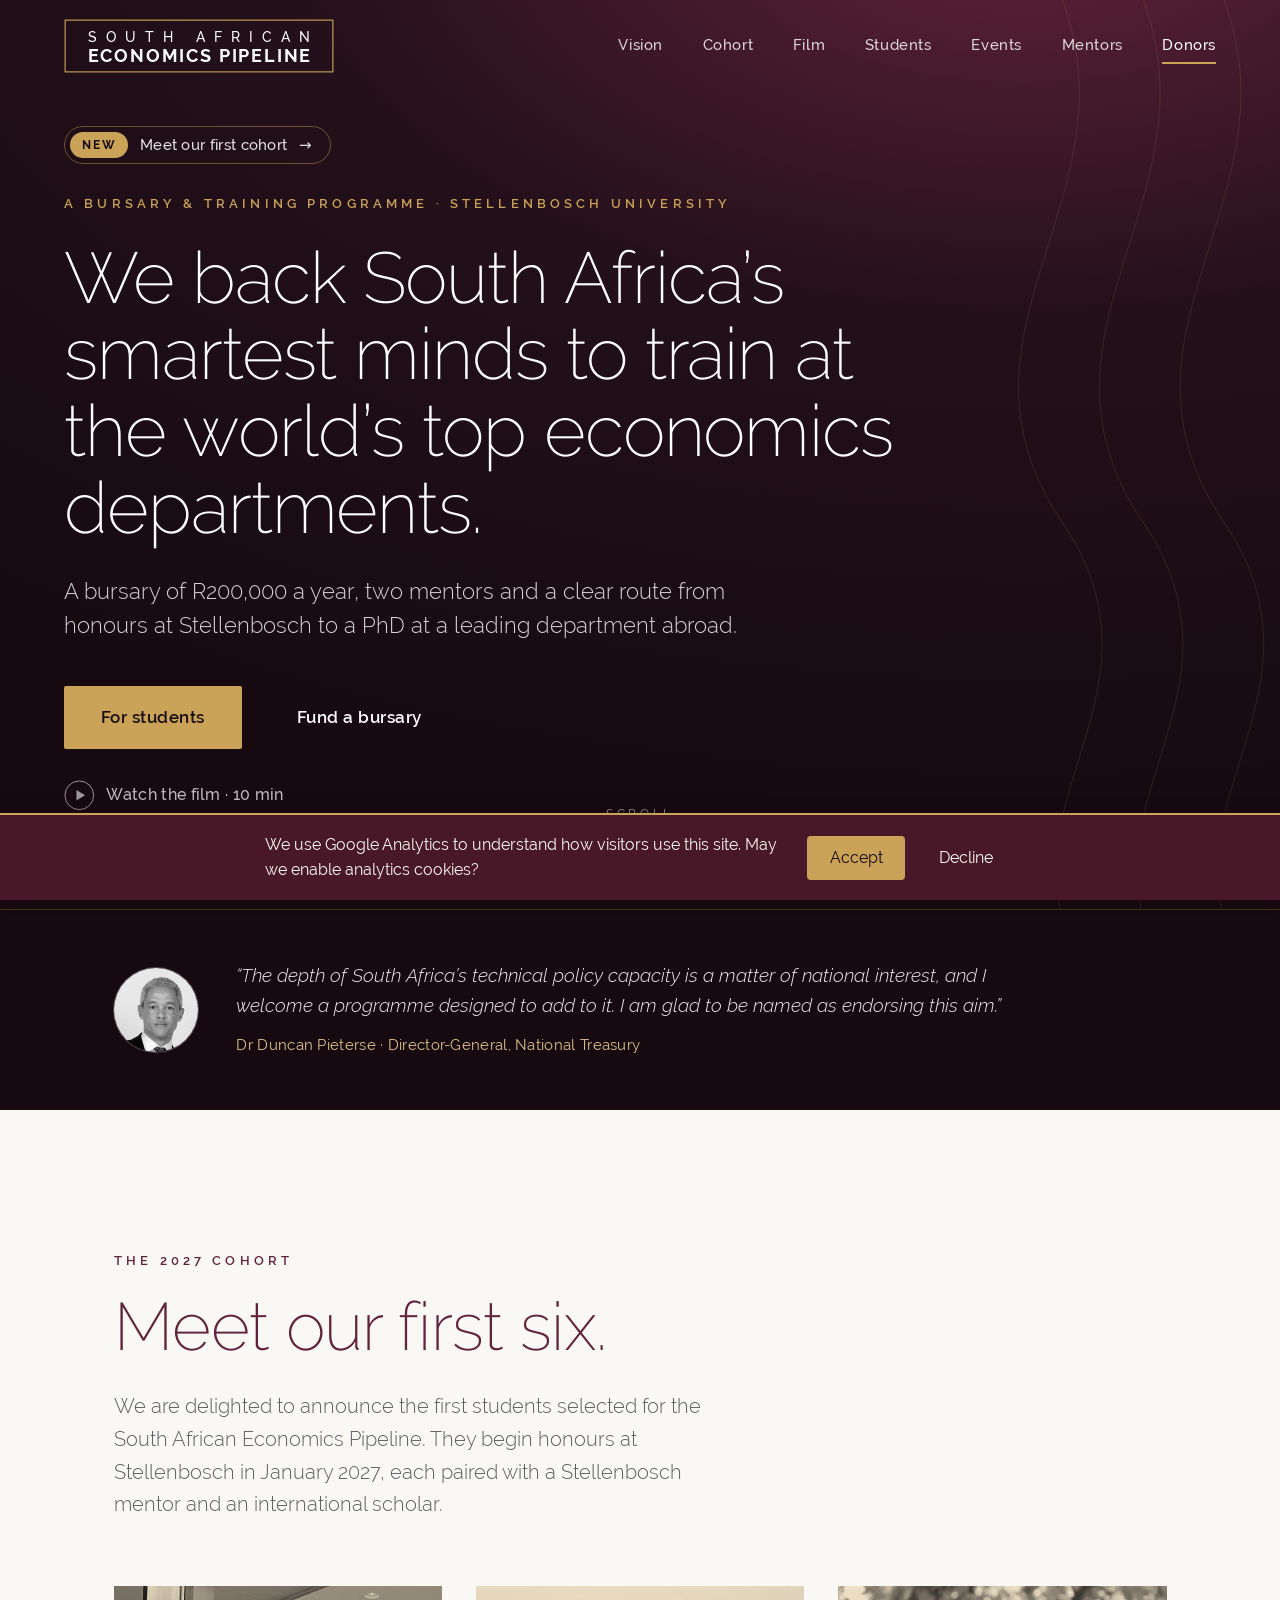
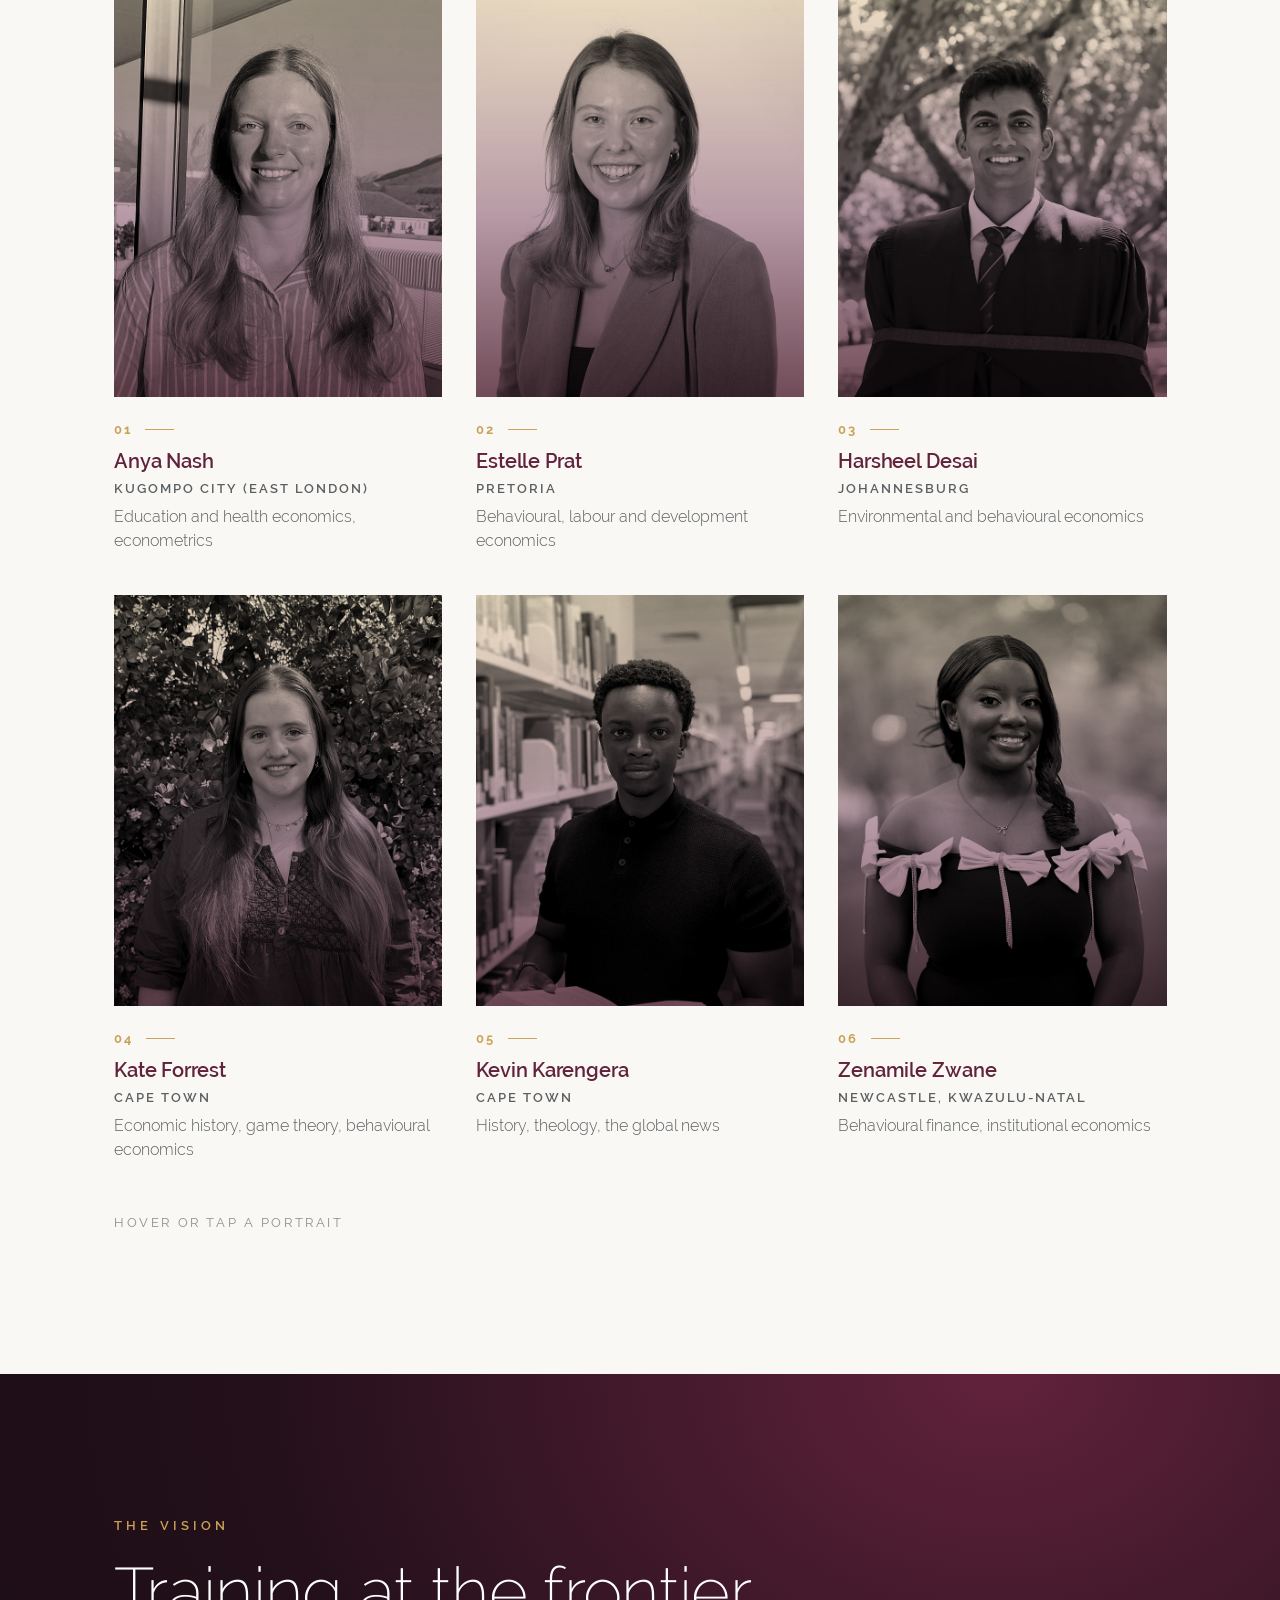
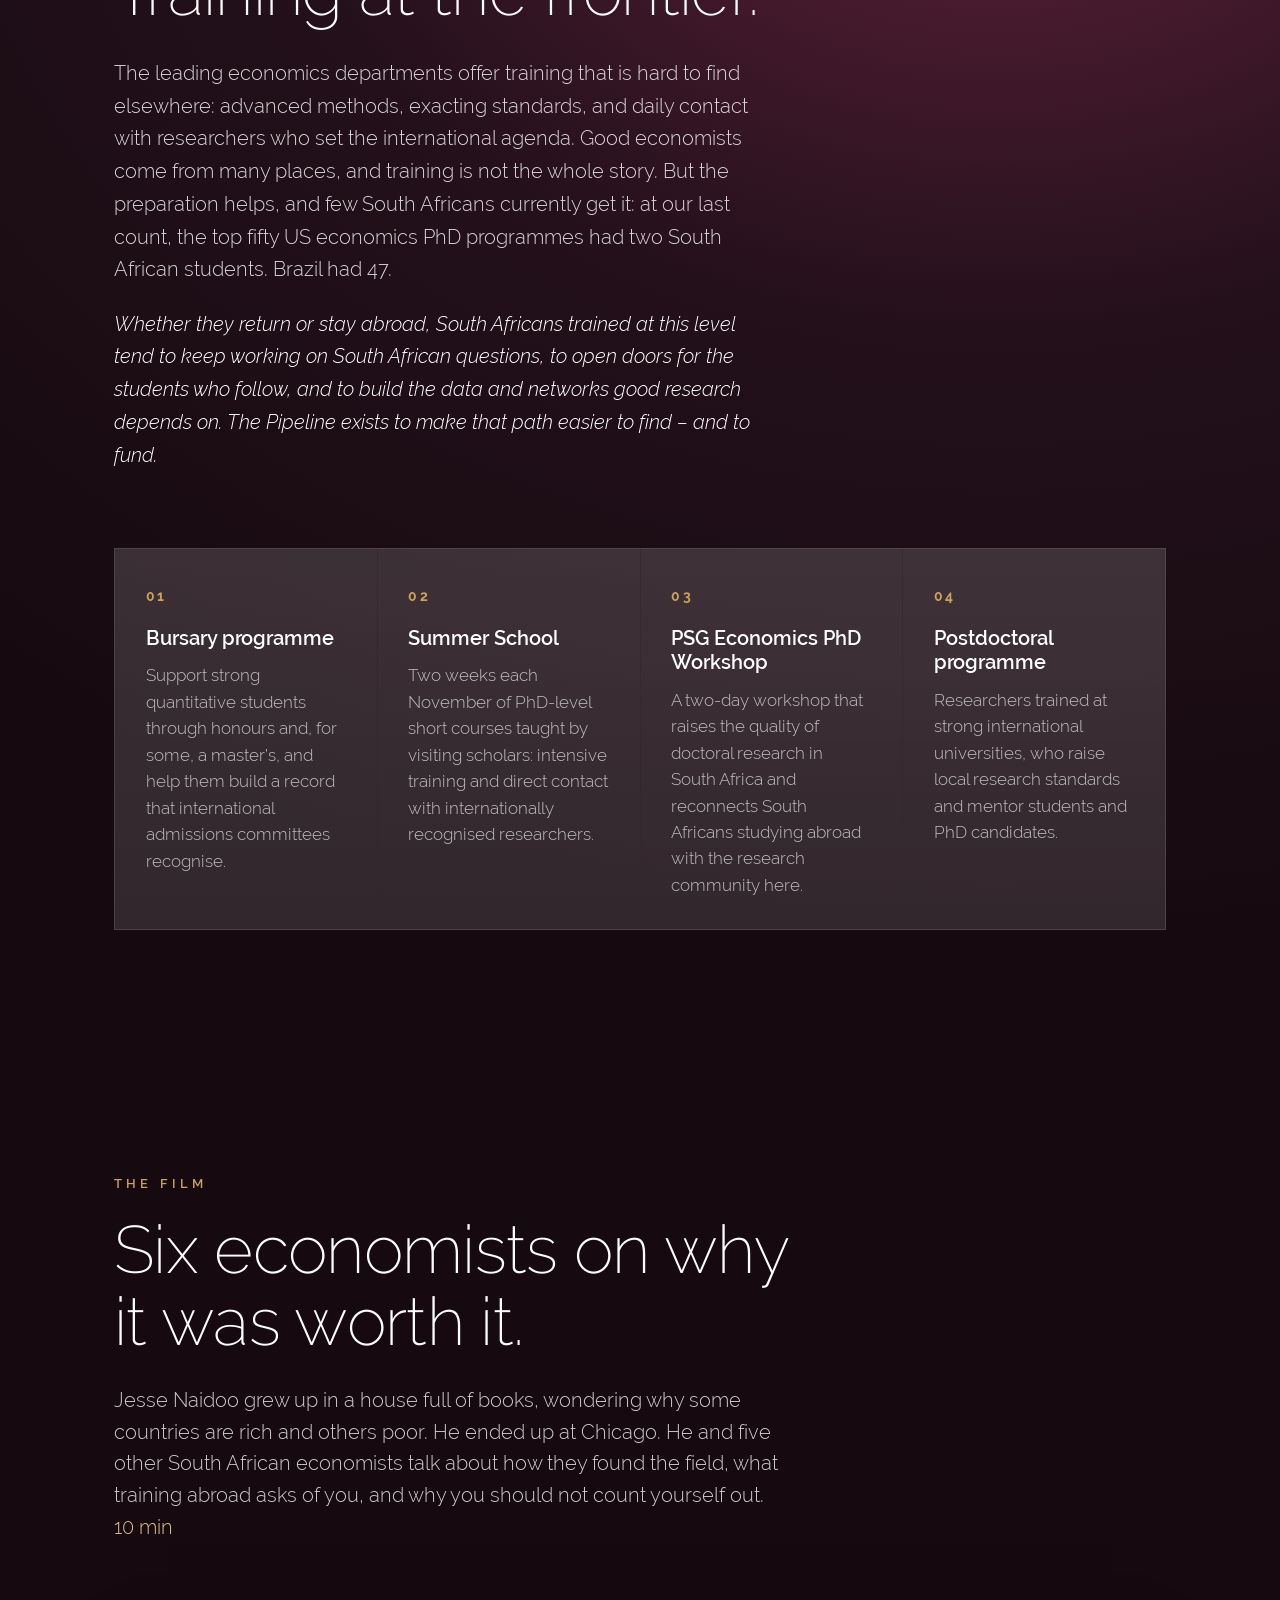
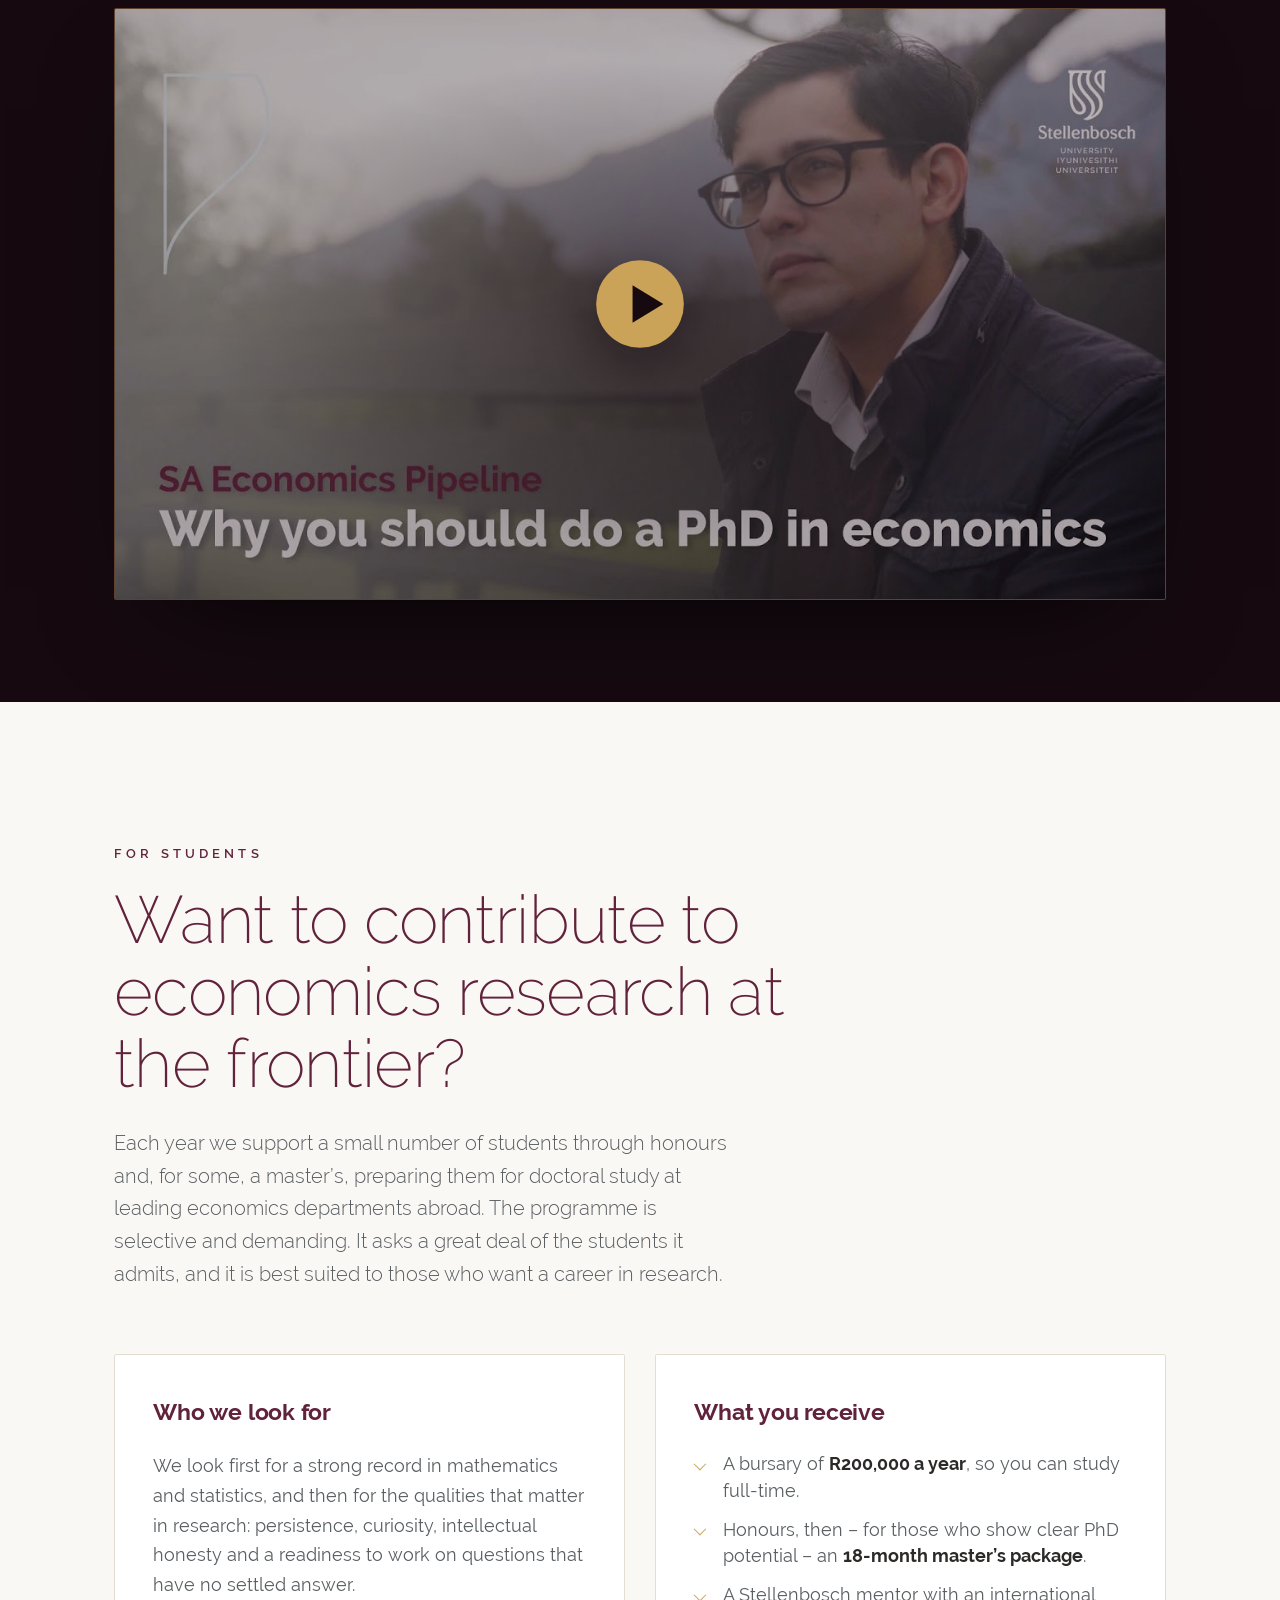
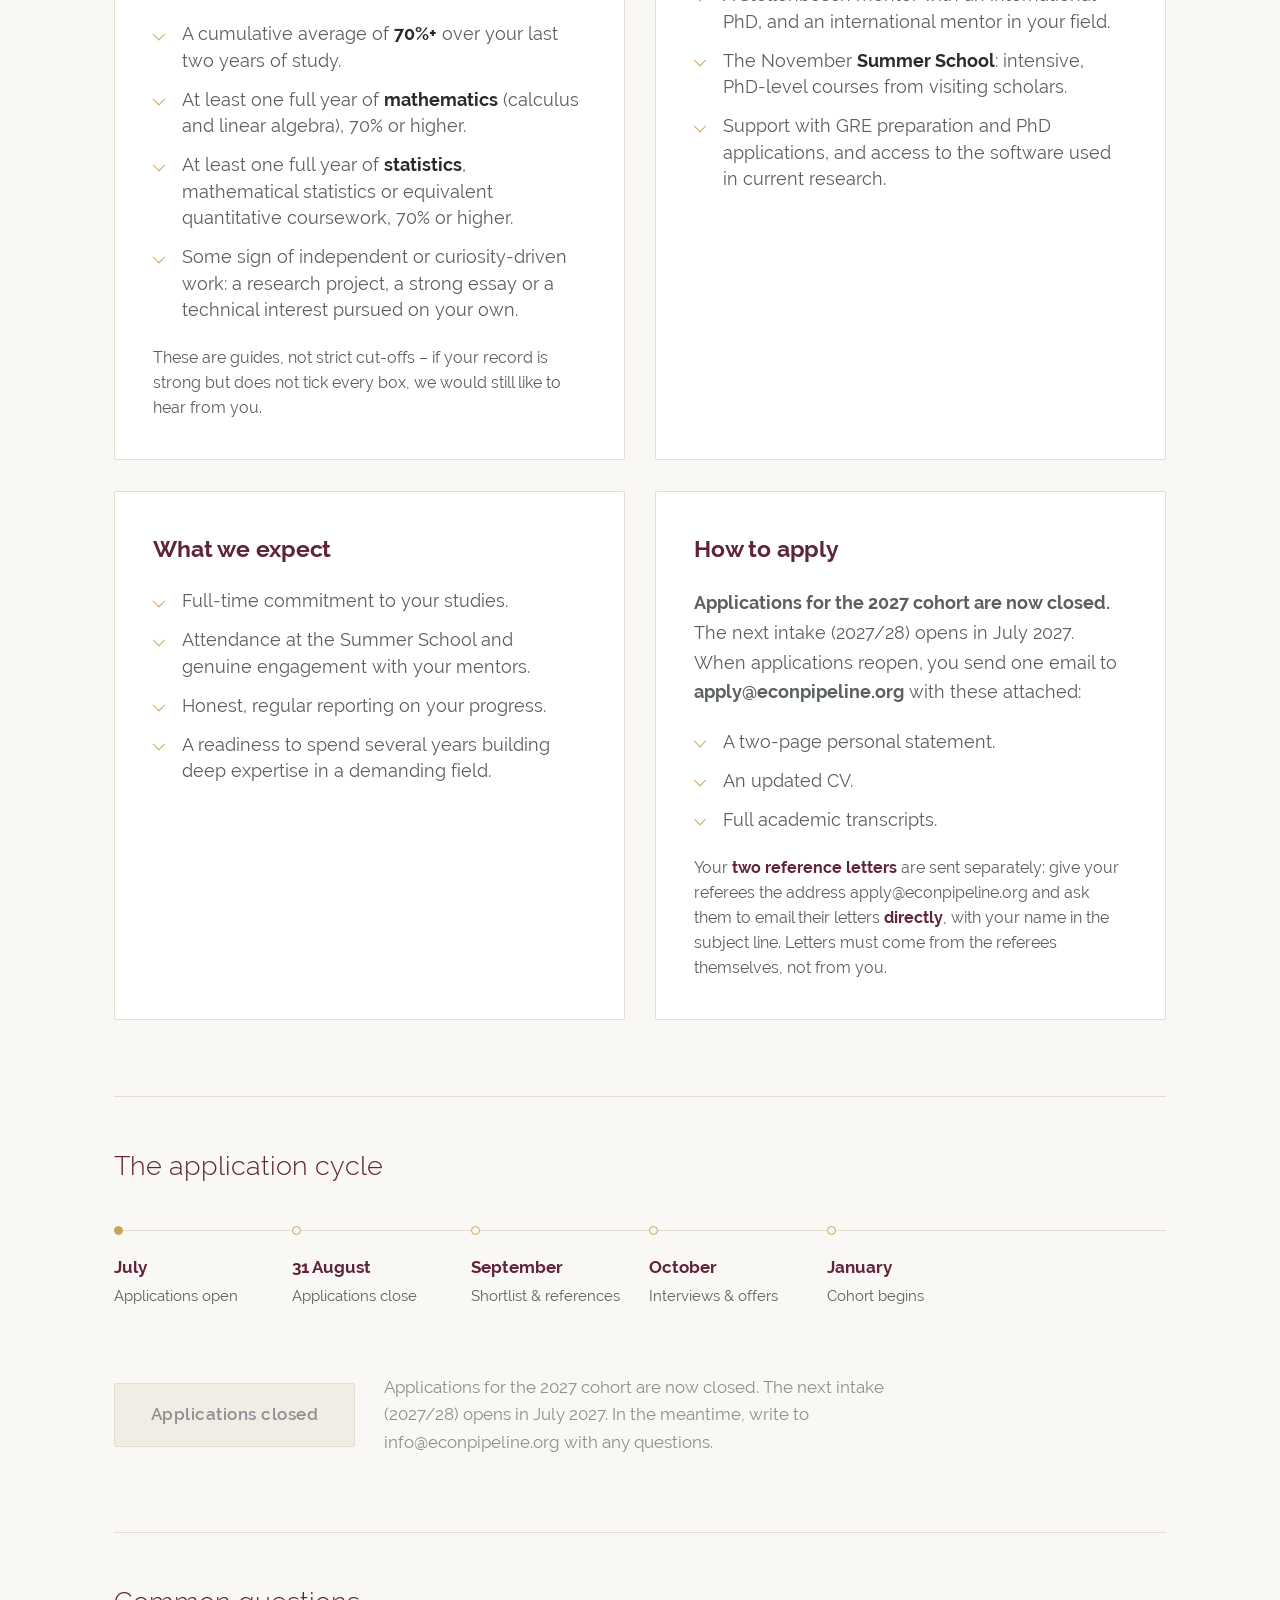
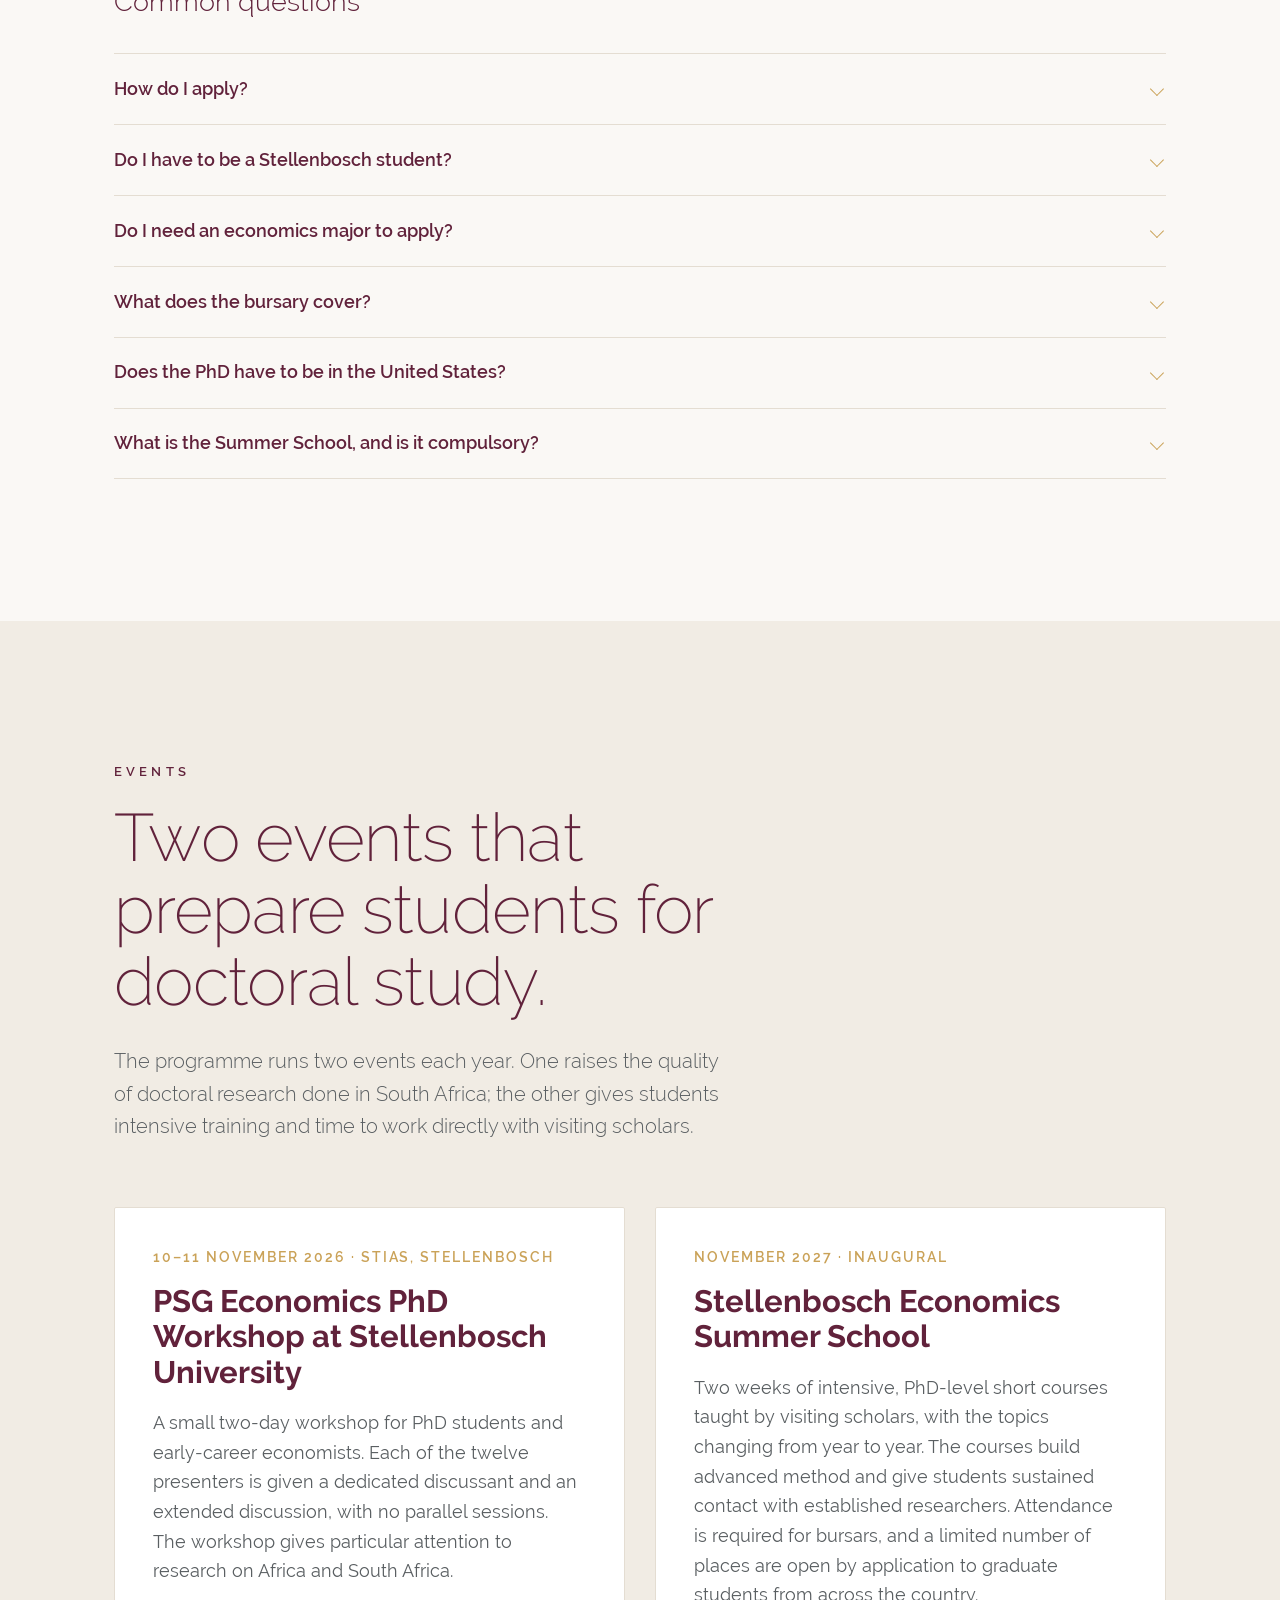
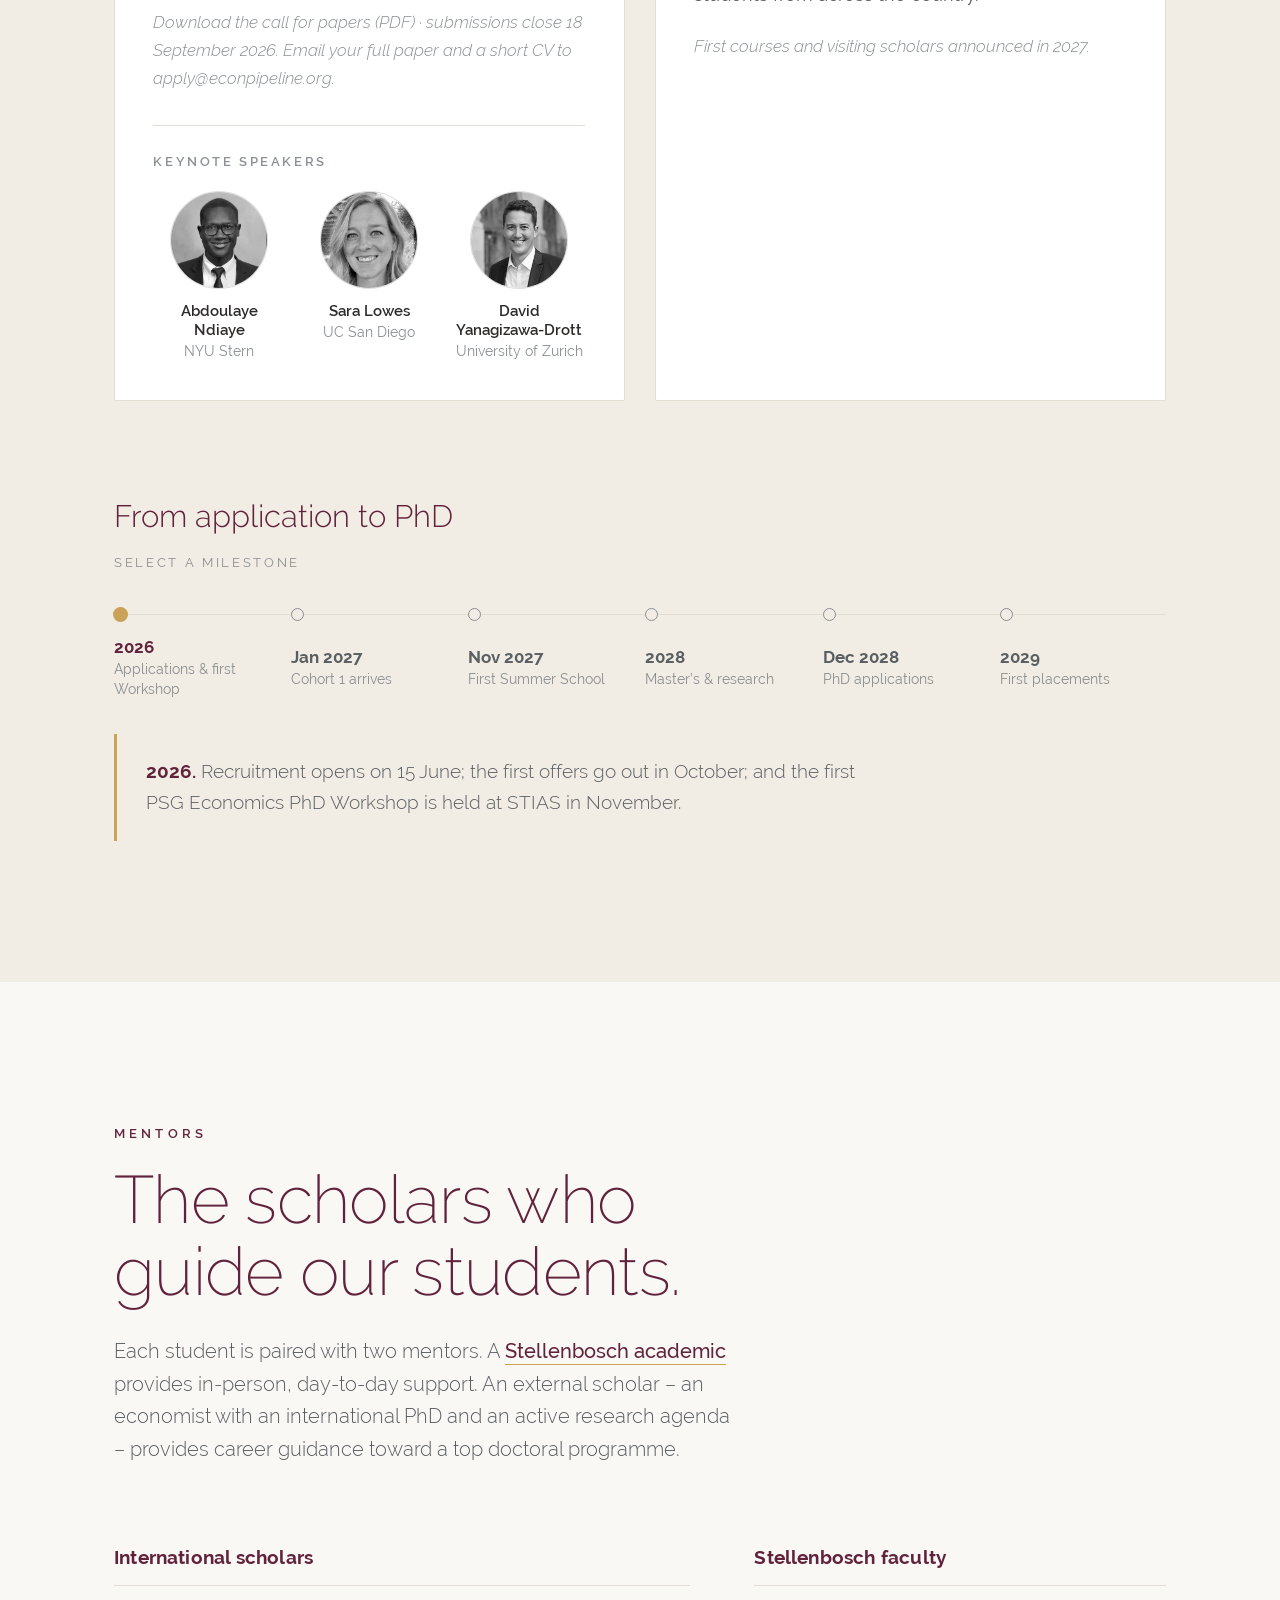
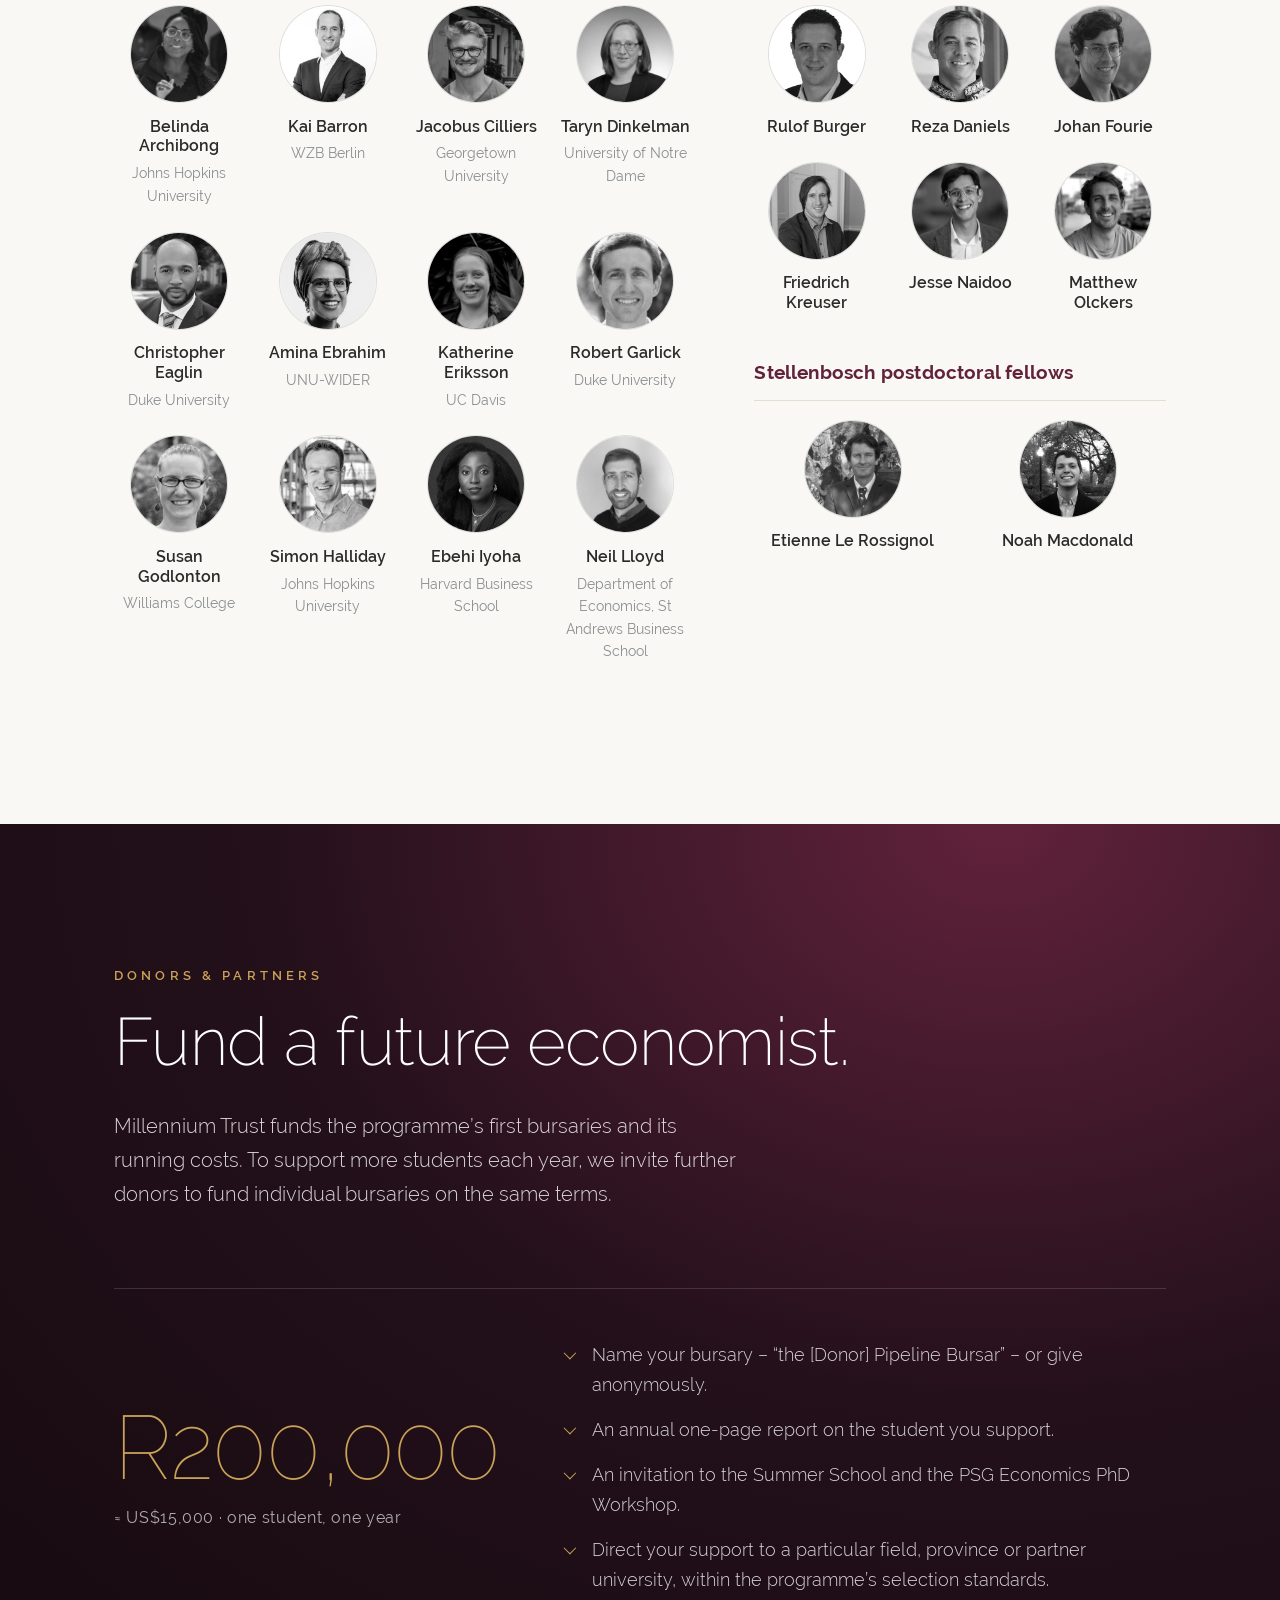
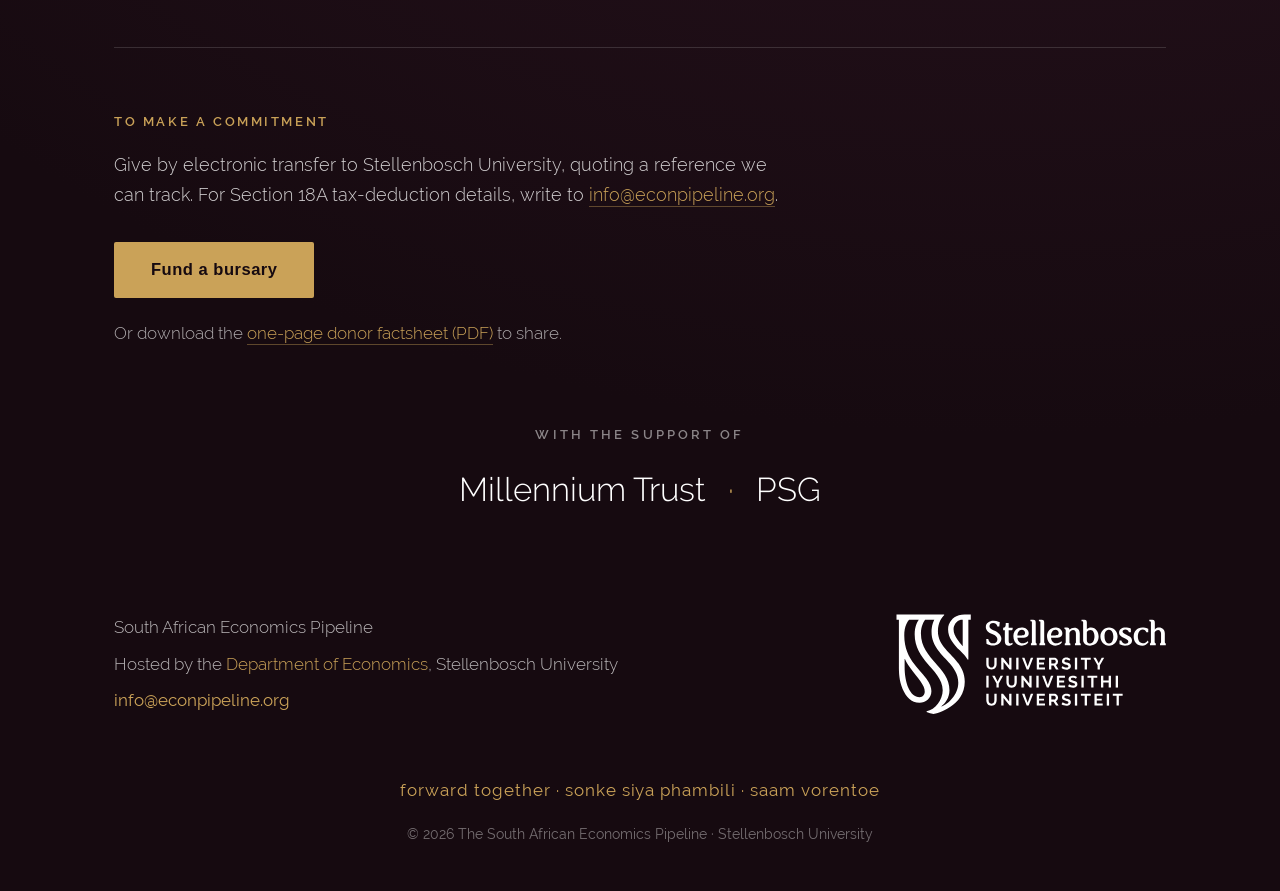
==== commit 8349d090: "Announce the 2027 cohort with a portrait section Add a "Meet our first six" section after the endors" ====
--- a/index.html
+++ b/index.html
@@ -40,6 +40,7 @@
 
     <nav class="nav__links" aria-label="Primary">
       <a href="#vision">Vision</a>
+      <a href="#cohort">Cohort</a>
       <a href="#film">Film</a>
       <a href="#students">Students</a>
       <a href="#events">Events</a>
@@ -57,6 +58,7 @@
 <div class="menu" id="menu" aria-hidden="true">
   <nav aria-label="Mobile">
     <a href="#vision">Vision</a>
+    <a href="#cohort">Cohort</a>
     <a href="#film">Film</a>
     <a href="#students">Students</a>
     <a href="#events">Events</a>
@@ -77,6 +79,7 @@
   </svg>
 
   <div class="hero__inner reveal">
+    <a class="hero__news" href="#cohort"><span class="hero__news-tag">New</span>Meet our first cohort <span aria-hidden="true">&rarr;</span></a>
     <p class="label label--gold">A bursary &amp; training programme &middot; Stellenbosch University</p>
 
     <h1 class="hero__title">We back South Africa&rsquo;s smartest minds to train at the world&rsquo;s top economics departments.</h1>
@@ -111,6 +114,95 @@
       <p>&ldquo;The depth of South Africa&rsquo;s technical policy capacity is a matter of national interest, and I welcome a programme designed to add to it. I am glad to be named as endorsing this aim.&rdquo;</p>
       <footer class="endorse-band__by">Dr Duncan Pieterse &middot; Director-General, National Treasury</footer>
     </blockquote>
+  </div>
+</section>
+
+<!-- ============================== COHORT ============================== -->
+<!-- Portraits are pre-cropped to 4:5 with eyes on a common line (assets/img/cohort/).
+     Hover/focus reveals the fact; on touch, main.js toggles .is-open on tap. -->
+<section class="cohort section--light" id="cohort" aria-labelledby="cohortTitle">
+  <div class="wrap">
+    <header class="section-head reveal">
+      <p class="label">The 2027 cohort</p>
+      <h2 id="cohortTitle" class="display display--dark">Meet our first six.</h2>
+      <p class="lede">We are delighted to announce the first students selected for the South African Economics Pipeline. They begin honours at Stellenbosch in January 2027, each paired with a Stellenbosch mentor and an international scholar.</p>
+    </header>
+
+    <ul class="cohort__grid">
+      <li class="reveal">
+        <button type="button" class="cohort__card" aria-expanded="false">
+          <span class="cohort__frame">
+            <img src="assets/img/cohort/nash.jpg" alt="Anya Nash" width="720" height="900" loading="lazy" decoding="async">
+            <span class="cohort__fact">Favourite economist, for now: Lant Pritchett.</span>
+          </span>
+          <span class="cohort__no" aria-hidden="true">01</span>
+          <span class="cohort__name">Anya Nash</span>
+          <span class="cohort__from">KuGompo City (East London)</span>
+          <span class="cohort__field">Education and health economics, econometrics</span>
+        </button>
+      </li>
+      <li class="reveal">
+        <button type="button" class="cohort__card" aria-expanded="false">
+          <span class="cohort__frame">
+            <img src="assets/img/cohort/prat.jpg" alt="Estelle Prat" width="720" height="900" loading="lazy" decoding="async">
+            <span class="cohort__fact">A French teacher introduced her to Esther Duflo in high school, long before she knew she wanted to be an economist. She also knits her own sweaters.</span>
+          </span>
+          <span class="cohort__no" aria-hidden="true">02</span>
+          <span class="cohort__name">Estelle Prat</span>
+          <span class="cohort__from">Pretoria</span>
+          <span class="cohort__field">Behavioural, labour and development economics</span>
+        </button>
+      </li>
+      <li class="reveal">
+        <button type="button" class="cohort__card" aria-expanded="false">
+          <span class="cohort__frame">
+            <img src="assets/img/cohort/desai.jpg" alt="Harsheel Desai" width="720" height="900" loading="lazy" decoding="async">
+            <span class="cohort__fact">Applied mathematician, triathlete, cricketer. Favourite economist: Sir Partha Dasgupta.</span>
+          </span>
+          <span class="cohort__no" aria-hidden="true">03</span>
+          <span class="cohort__name">Harsheel Desai</span>
+          <span class="cohort__from">Johannesburg</span>
+          <span class="cohort__field">Environmental and behavioural economics</span>
+        </button>
+      </li>
+      <li class="reveal">
+        <button type="button" class="cohort__card" aria-expanded="false">
+          <span class="cohort__frame">
+            <img src="assets/img/cohort/forrest.jpg" alt="Kate Forrest" width="720" height="900" loading="lazy" decoding="async">
+            <span class="cohort__fact">Related to Karl Marx, via only seven links of cousins and in-laws. Keen birder and wildlife photographer.</span>
+          </span>
+          <span class="cohort__no" aria-hidden="true">04</span>
+          <span class="cohort__name">Kate Forrest</span>
+          <span class="cohort__from">Cape Town</span>
+          <span class="cohort__field">Economic history, game theory, behavioural economics</span>
+        </button>
+      </li>
+      <li class="reveal">
+        <button type="button" class="cohort__card" aria-expanded="false">
+          <span class="cohort__frame">
+            <img src="assets/img/cohort/karengera.jpg" alt="Kevin Karengera" width="720" height="900" loading="lazy" decoding="async">
+            <span class="cohort__fact">Plays chess blindfolded. Keynes is the favourite.</span>
+          </span>
+          <span class="cohort__no" aria-hidden="true">05</span>
+          <span class="cohort__name">Kevin Karengera</span>
+          <span class="cohort__from">Cape Town</span>
+          <span class="cohort__field">History, theology, the global news</span>
+        </button>
+      </li>
+      <li class="reveal">
+        <button type="button" class="cohort__card" aria-expanded="false">
+          <span class="cohort__frame">
+            <img src="assets/img/cohort/zwane.jpg" alt="Zenamile Zwane" width="720" height="900" loading="lazy" decoding="async">
+            <span class="cohort__fact">The morning cycle playlist could be Tame Impala, Ntencane or the Steven Universe soundtrack.</span>
+          </span>
+          <span class="cohort__no" aria-hidden="true">06</span>
+          <span class="cohort__name">Zenamile Zwane</span>
+          <span class="cohort__from">Newcastle, KwaZulu-Natal</span>
+          <span class="cohort__field">Behavioural finance, institutional economics</span>
+        </button>
+      </li>
+    </ul>
+    <p class="cohort__hint" aria-hidden="true"><span class="cohort__hint-wide">Hover or tap a portrait</span><span class="cohort__hint-narrow">Swipe for all six &middot; tap a portrait</span></p>
   </div>
 </section>
 
@@ -364,7 +456,7 @@
       </div>
       <div class="roadmap__detail" id="roadmapDetail" role="status" aria-live="polite">
         <p data-d="0"><strong>2026.</strong> Recruitment opens on 15 June; the first offers go out in October; and the first PSG Economics PhD Workshop is held at STIAS in November.</p>
-        <p data-d="1"><strong>January 2027.</strong> The first cohort of bursars begins honours, each paired with a Stellenbosch mentor and an international scholar.</p>
+        <p data-d="1"><strong>January 2027.</strong> The first cohort of six bursars begins honours, each paired with a Stellenbosch mentor and an international scholar.</p>
         <p data-d="2"><strong>November 2027.</strong> The first Stellenbosch Economics Summer School is held, giving the cohort advanced training and direct contact with visiting scholars.</p>
         <p data-d="3"><strong>2028.</strong> The strongest students progress to the 18-month master&rsquo;s package: advanced coursework, then structured research or an international exchange.</p>
         <p data-d="4"><strong>December 2028.</strong> Bursars apply to PhD programmes abroad, supported by reference letters from scholars who have seen their work.</p>
--- a/assets/css/styles.css
+++ b/assets/css/styles.css
@@ -252,6 +252,95 @@
 .endorse-band__by{ margin-top:.7rem; font-size:.84rem; letter-spacing:.02em; color:var(--gold-soft); }
 
 /* =============================================================================
+   COHORT (the 2027 bursars)
+   Portraits rest in a maroon duotone so six very different photos read as one
+   set; hover, focus or tap blooms each into colour, lifts it off a gold mat and
+   raises the fact panel. Crops are prepared at 4:5 with eyes on a common line.
+   ========================================================================== */
+.cohort{ scroll-margin-top:4rem; }
+.cohort__grid{ display:grid; grid-template-columns:repeat(3,1fr); gap:clamp(2rem,3.4vw,3rem) clamp(1.4rem,2.6vw,2.4rem); }
+.cohort__grid li.reveal:nth-child(3n+2){ transition-delay:.1s; }
+.cohort__grid li.reveal:nth-child(3n){ transition-delay:.2s; }
+
+.cohort__card{
+  display:flex; flex-direction:column; width:100%; text-align:left;
+  background:none; border:0; padding:0; font:inherit; color:inherit; cursor:pointer;
+}
+.cohort__card:focus-visible{ outline:none; }
+
+.cohort__frame{
+  position:relative; display:block; aspect-ratio:4 / 5; overflow:hidden;
+  background:var(--ink);
+  /* two stacked shadows draw a 1px gold outline that sits hidden behind the photo at rest */
+  box-shadow:0 0 0 -1px var(--paper), 0 0 0 0 var(--gold);
+  transition:transform .6s var(--ease), box-shadow .6s var(--ease);
+}
+.cohort__frame img{
+  width:100%; height:100%; object-fit:cover;
+  filter:grayscale(1) contrast(1.06) brightness(1.04);
+  transition:filter .8s var(--ease), transform 1.2s var(--ease);
+}
+/* Duotone wash: warm gold highlights at the top, deep maroon toward the base */
+.cohort__frame::before{
+  content:""; position:absolute; inset:0; z-index:1; pointer-events:none;
+  background:linear-gradient(180deg, rgba(220,192,138,.5) 0%, rgba(97,34,59,.45) 55%, rgba(72,24,41,.78) 100%);
+  mix-blend-mode:multiply; transition:opacity .8s var(--ease);
+}
+/* Gold index with a short rule that extends when the card opens */
+.cohort__no{
+  display:flex; align-items:center; gap:.7rem; margin-top:1.25rem;
+  font-size:.72rem; font-weight:700; letter-spacing:.18em; color:var(--gold);
+}
+.cohort__no::after{ content:""; height:1px; width:1.6rem; background:var(--gold); transition:width .6s var(--ease); }
+.cohort__fact{
+  position:absolute; z-index:2; left:0; right:0; bottom:0;
+  padding:3.4rem clamp(1.1rem,1.8vw,1.5rem) clamp(1.1rem,1.8vw,1.5rem);
+  background:linear-gradient(0deg, rgba(22,10,16,.95) 0%, rgba(72,24,41,.86) 58%, rgba(72,24,41,0) 100%);
+  font-weight:300; font-style:italic; font-size:clamp(.92rem,1.2vw,1.02rem); line-height:1.5; color:#fff;
+  transform:translateY(101%); transition:transform .6s var(--ease);
+}
+.cohort__fact::before{ content:""; display:block; width:2rem; height:1.5px; background:var(--gold); margin-bottom:.8rem; }
+
+.cohort__name{ margin-top:.45rem; font-weight:600; font-size:1.12rem; color:var(--maroon); line-height:1.2; letter-spacing:-.005em; }
+.cohort__from{ margin-top:.35rem; font-size:.7rem; font-weight:600; letter-spacing:.16em; text-transform:uppercase; color:var(--grey); }
+.cohort__field{ margin-top:.3rem; font-size:.9rem; font-weight:300; color:var(--grey); line-height:1.45; }
+.cohort__hint-narrow{ display:none; }
+.cohort__hint{ margin-top:clamp(2rem,4vw,2.8rem); font-size:.72rem; letter-spacing:.2em; text-transform:uppercase; color:var(--grey-soft); }
+
+/* Open state: hover (real pointers only, so taps don't stick), keyboard focus, or tap via main.js */
+@media (hover:hover){
+  .cohort__card:hover .cohort__frame{ transform:translate(-6px,-6px); box-shadow:12px 12px 0 -1px var(--paper), 12px 12px 0 0 var(--gold); }
+  .cohort__card:hover img{ filter:none; transform:scale(1.03); }
+  .cohort__card:hover .cohort__frame::before{ opacity:0; }
+  .cohort__card:hover .cohort__fact{ transform:none; }
+  .cohort__card:hover .cohort__no::after{ width:3.2rem; }
+}
+.cohort__card:focus-visible .cohort__frame,
+.cohort__card.is-open .cohort__frame{ transform:translate(-6px,-6px); box-shadow:12px 12px 0 -1px var(--paper), 12px 12px 0 0 var(--gold); }
+.cohort__card:focus-visible img,
+.cohort__card.is-open img{ filter:none; transform:scale(1.03); }
+.cohort__card:focus-visible .cohort__frame::before,
+.cohort__card.is-open .cohort__frame::before{ opacity:0; }
+.cohort__card:focus-visible .cohort__fact,
+.cohort__card.is-open .cohort__fact{ transform:none; }
+.cohort__card:focus-visible .cohort__no::after,
+.cohort__card.is-open .cohort__no::after{ width:3.2rem; }
+.cohort__card:focus-visible .cohort__name{ text-decoration:underline; text-decoration-color:var(--gold); text-underline-offset:4px; }
+
+/* Hero cue to the cohort announcement */
+.hero__news{
+  display:inline-flex; align-items:center; gap:.65rem; margin-bottom:1.6rem;
+  padding:.3rem 1rem .3rem .3rem; border:1px solid rgba(202,162,88,.45); border-radius:100px;
+  font-size:.84rem; font-weight:500; letter-spacing:.02em; color:rgba(255,255,255,.88);
+  transition:border-color .3s var(--ease), color .3s var(--ease);
+}
+.hero__news-tag{
+  background:var(--gold); color:var(--ink); border-radius:100px; padding:.18rem .65rem;
+  font-size:.64rem; font-weight:700; letter-spacing:.16em; text-transform:uppercase;
+}
+.hero__news:hover{ border-color:var(--gold); color:var(--gold); }
+
+/* =============================================================================
    FILM
    Flat ink, so the dark run above (hero → endorsement → vision) deepens into a
    cinema surface before the page opens into the light Students section.
@@ -622,6 +711,10 @@
 /* =============================================================================
    RESPONSIVE
    ========================================================================== */
+/* Seven nav links: tighten spacing just above the hamburger breakpoint so they fit */
+@media (max-width:1080px){
+  .nav__links{ gap:1.25rem; }
+}
 @media (max-width:900px){
   /* Hand over to the hamburger here, not at 680px: the wordmark plus six links
      overflow below ~860px, and body has overflow-x:hidden so they were clipped. */
@@ -637,6 +730,7 @@
   .apptimeline__track::before{ display:none; }
   .roadmap__track{ grid-template-columns:repeat(3,1fr); row-gap:1.4rem; }
   .roadmap__track::before{ display:none; }
+  .cohort__grid{ grid-template-columns:repeat(2,1fr); }
 }
 @media (max-width:680px){
   .stages{ grid-template-columns:1fr; }
@@ -648,6 +742,19 @@
   .keynotes__list img{ width:80px; height:80px; }
   .endorse-band__inner{ flex-direction:column; text-align:center; }
   .give-modal__fields{ grid-template-columns:1fr; }
+
+  /* Cohort becomes a swipeable row that bleeds to the screen edges, next card peeking in */
+  .cohort__grid{
+    display:flex; gap:1.1rem; overflow-x:auto; scroll-snap-type:x mandatory;
+    margin-inline:calc(-1 * var(--pad)); padding:.4rem var(--pad) 1.2rem;
+    scroll-padding-inline:var(--pad); scrollbar-width:none;
+  }
+  .cohort__grid::-webkit-scrollbar{ display:none; }
+  .cohort__grid li{ flex:0 0 74%; scroll-snap-align:start; }
+  .cohort__grid li.reveal{ transition-delay:0s; }
+  .cohort__hint{ margin-top:1rem; }
+  .cohort__hint-wide{ display:none; }
+  .cohort__hint-narrow{ display:inline; }
 }
 
 /* =============================================================================
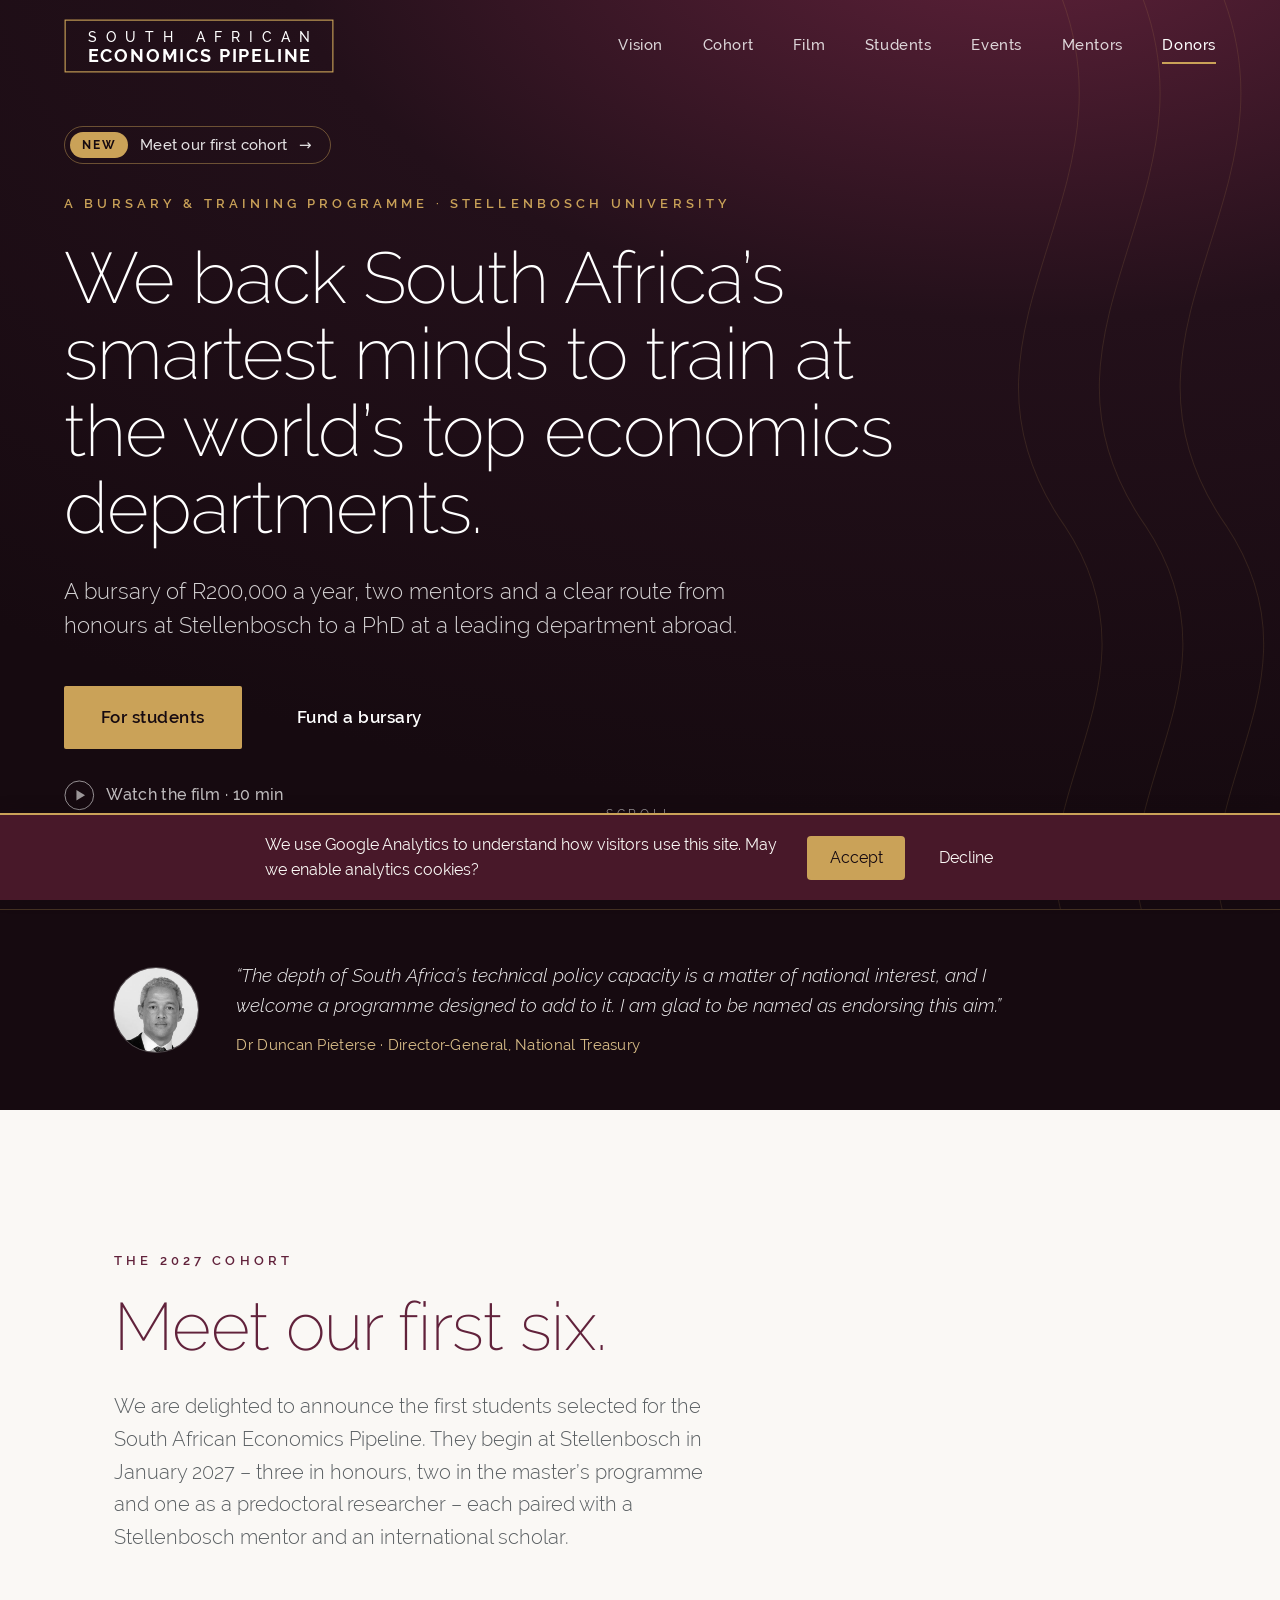
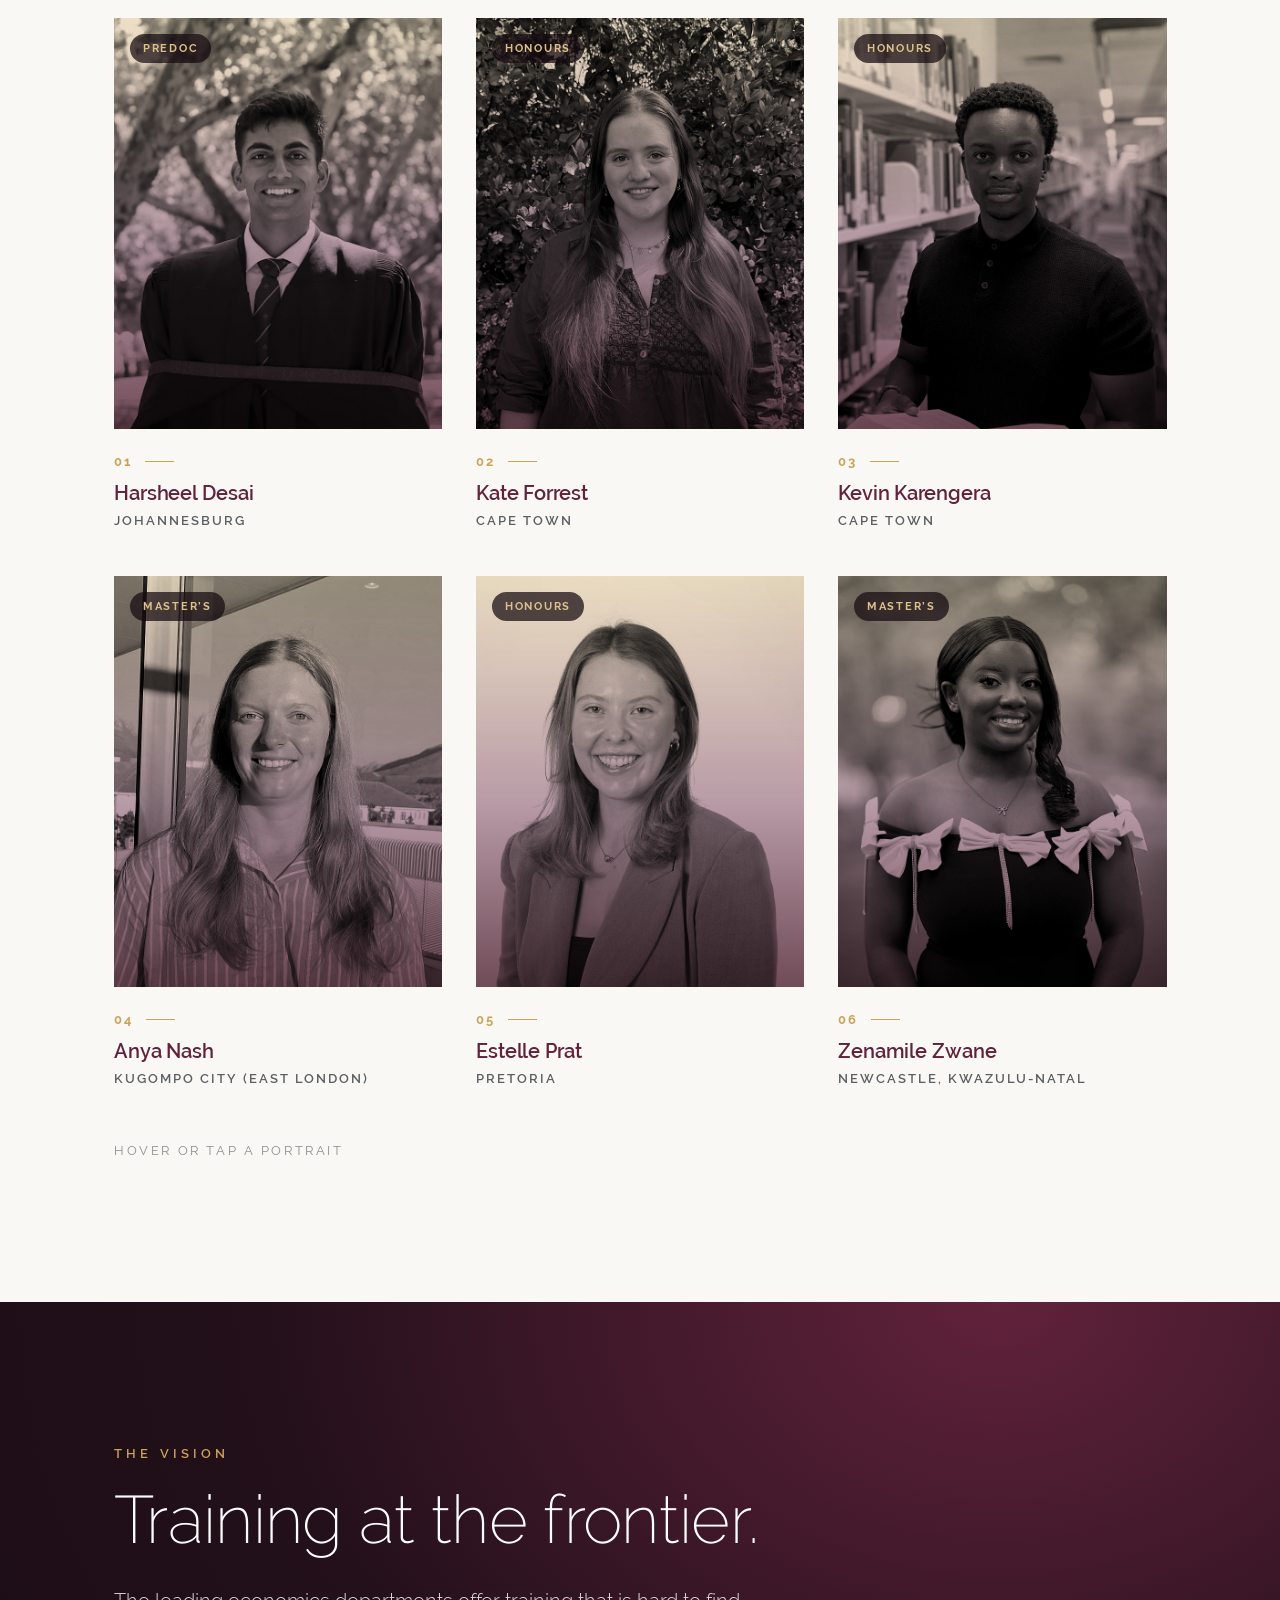
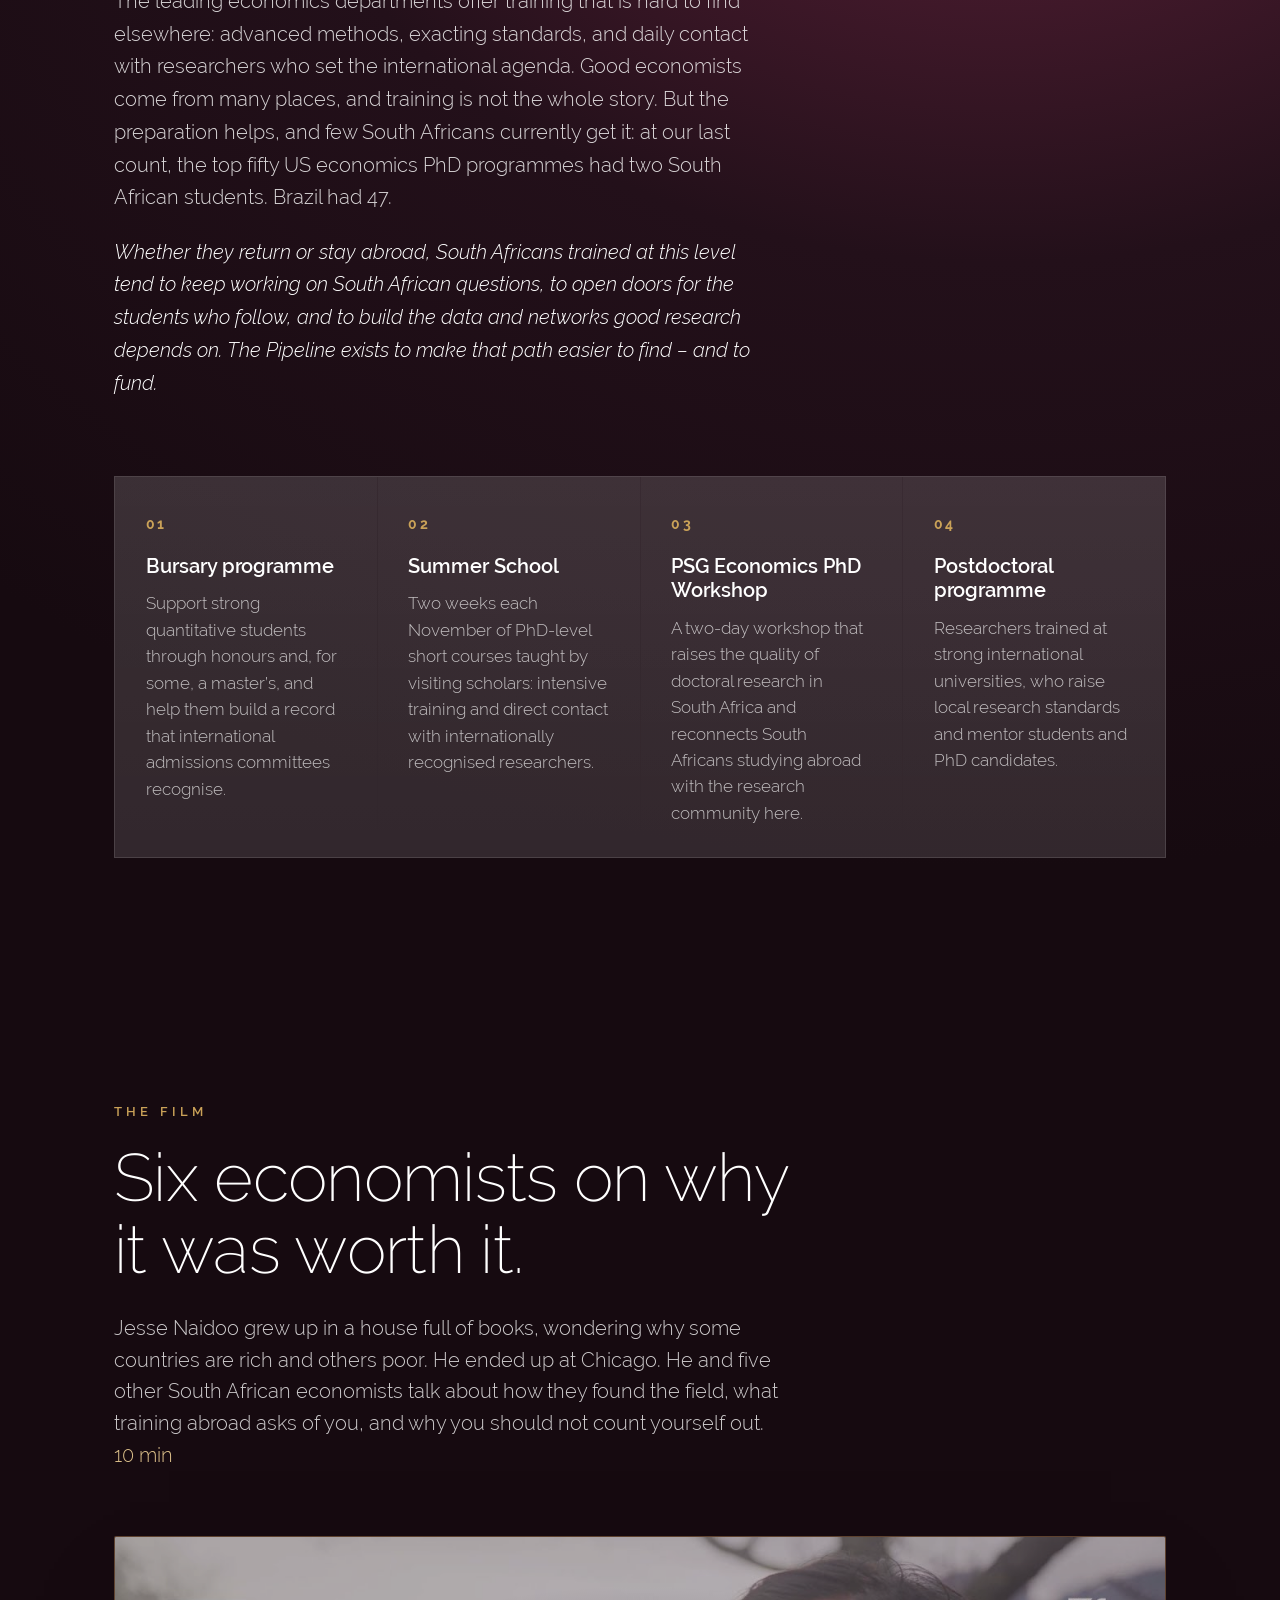
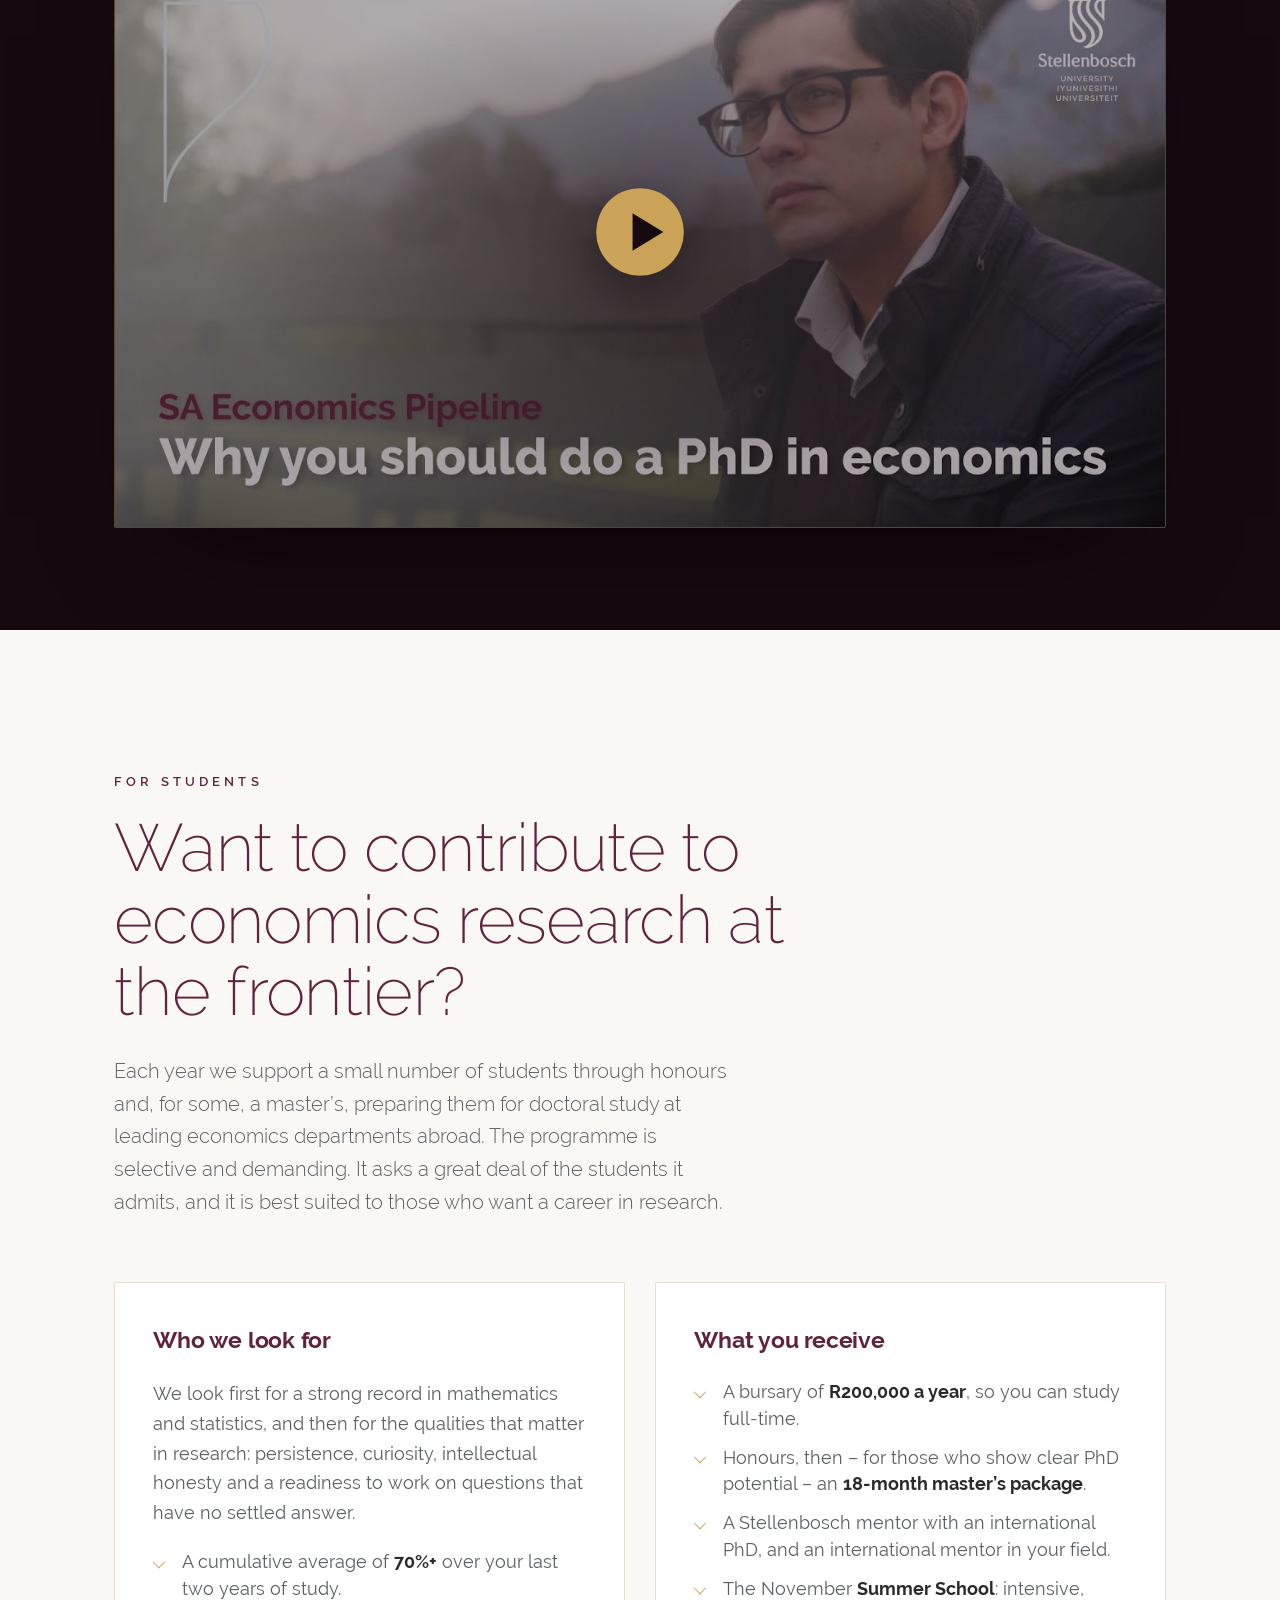
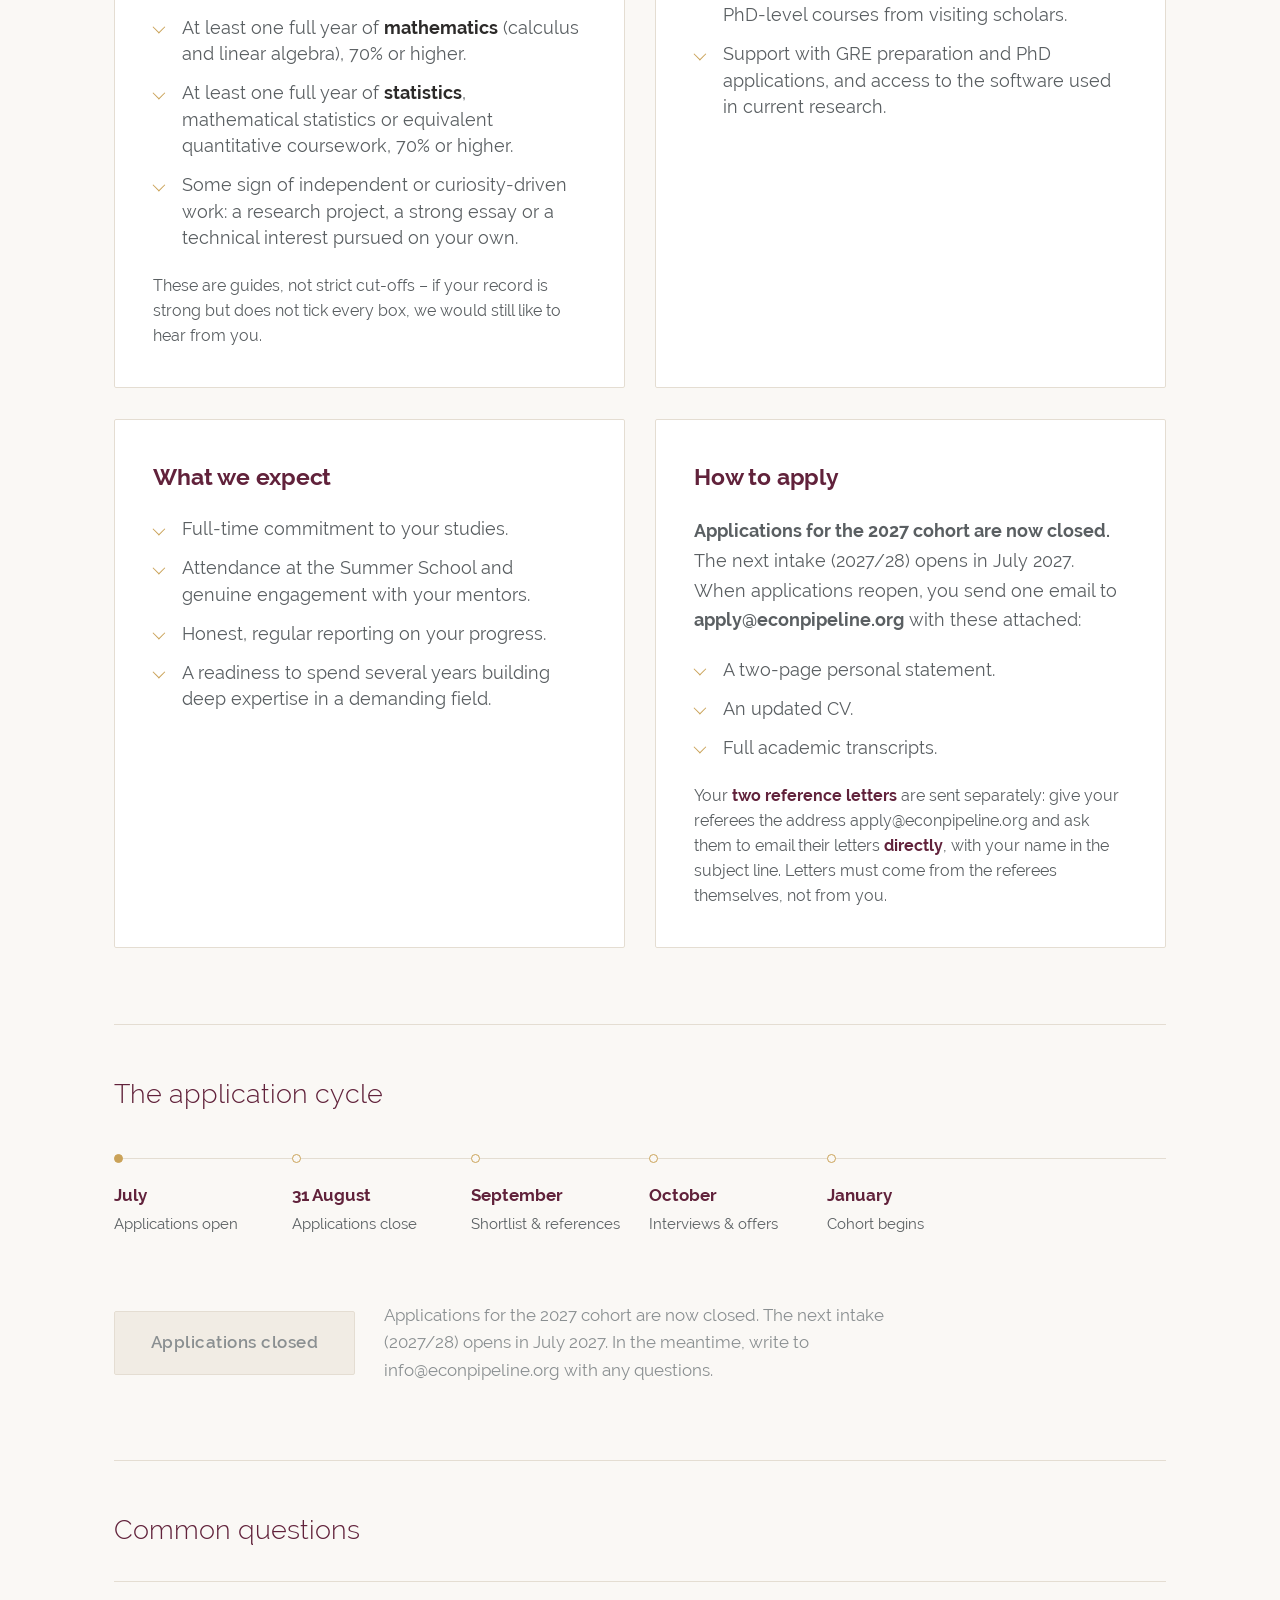
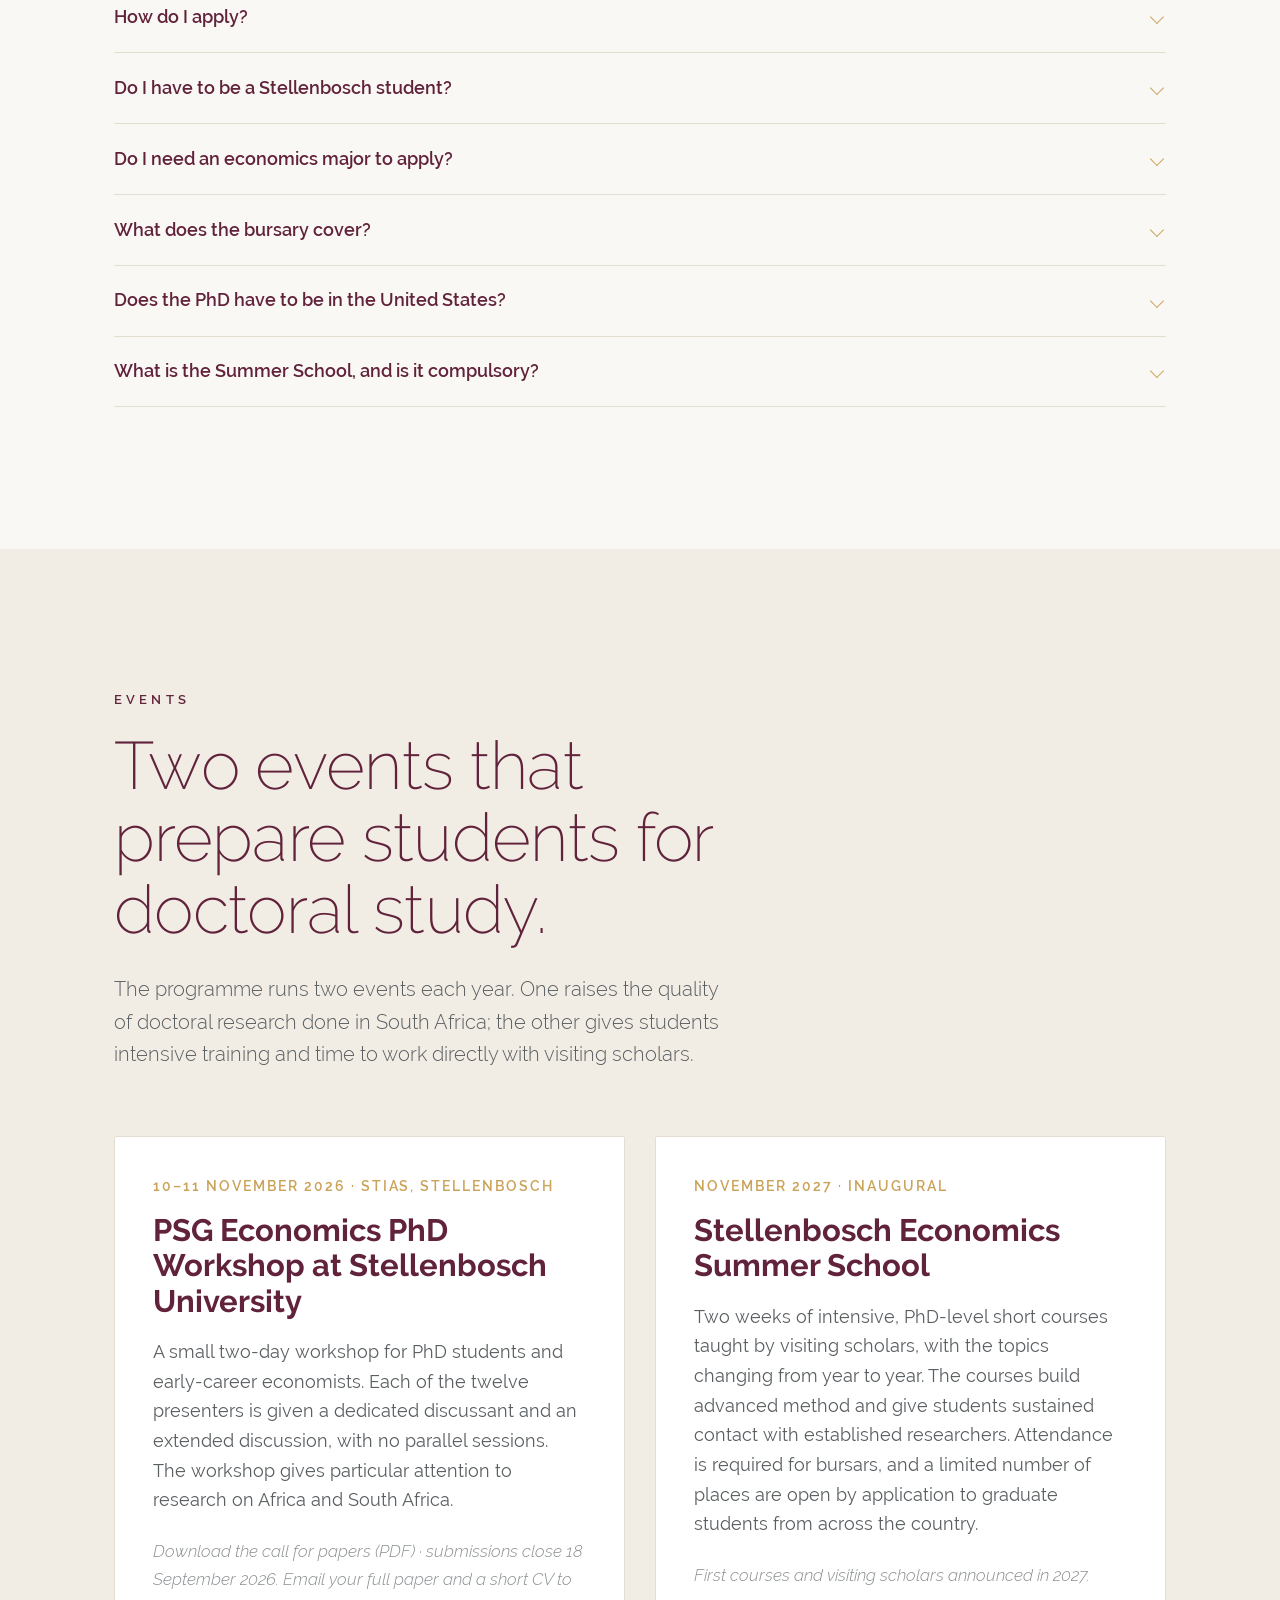
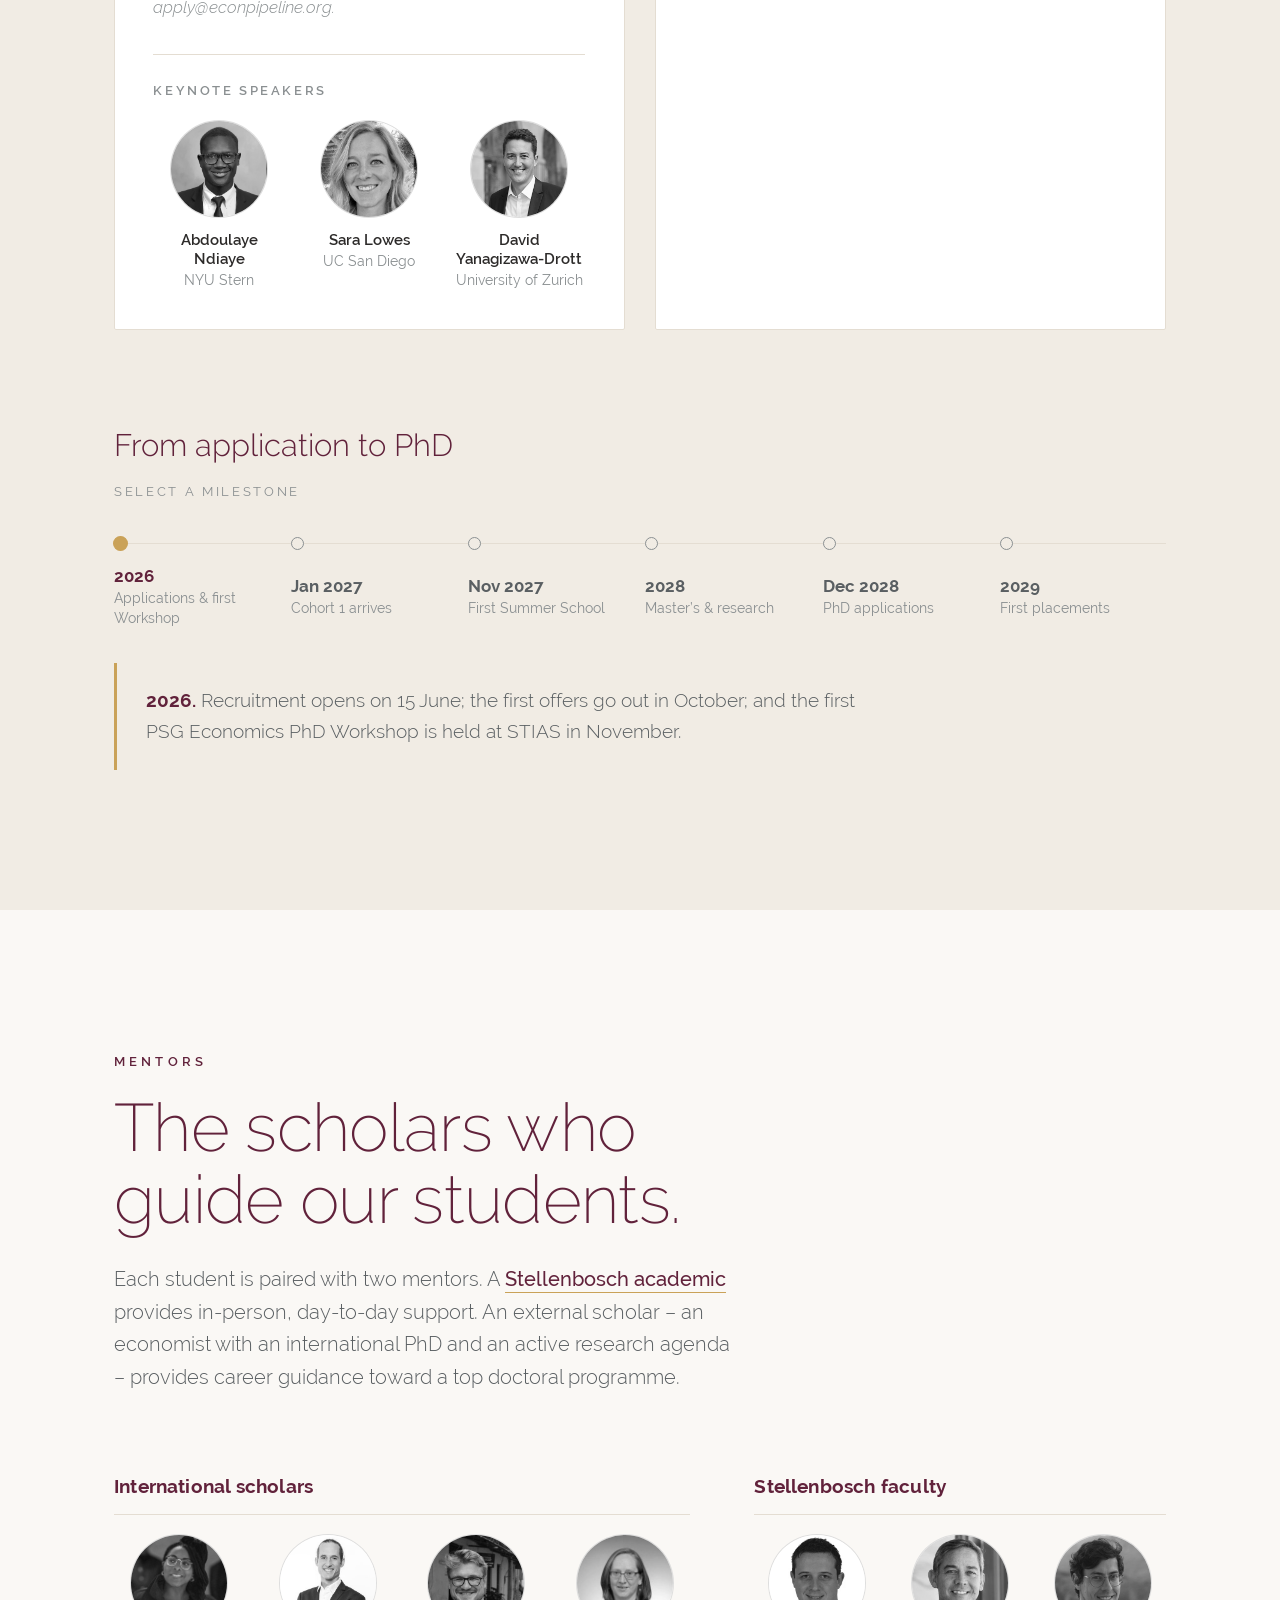
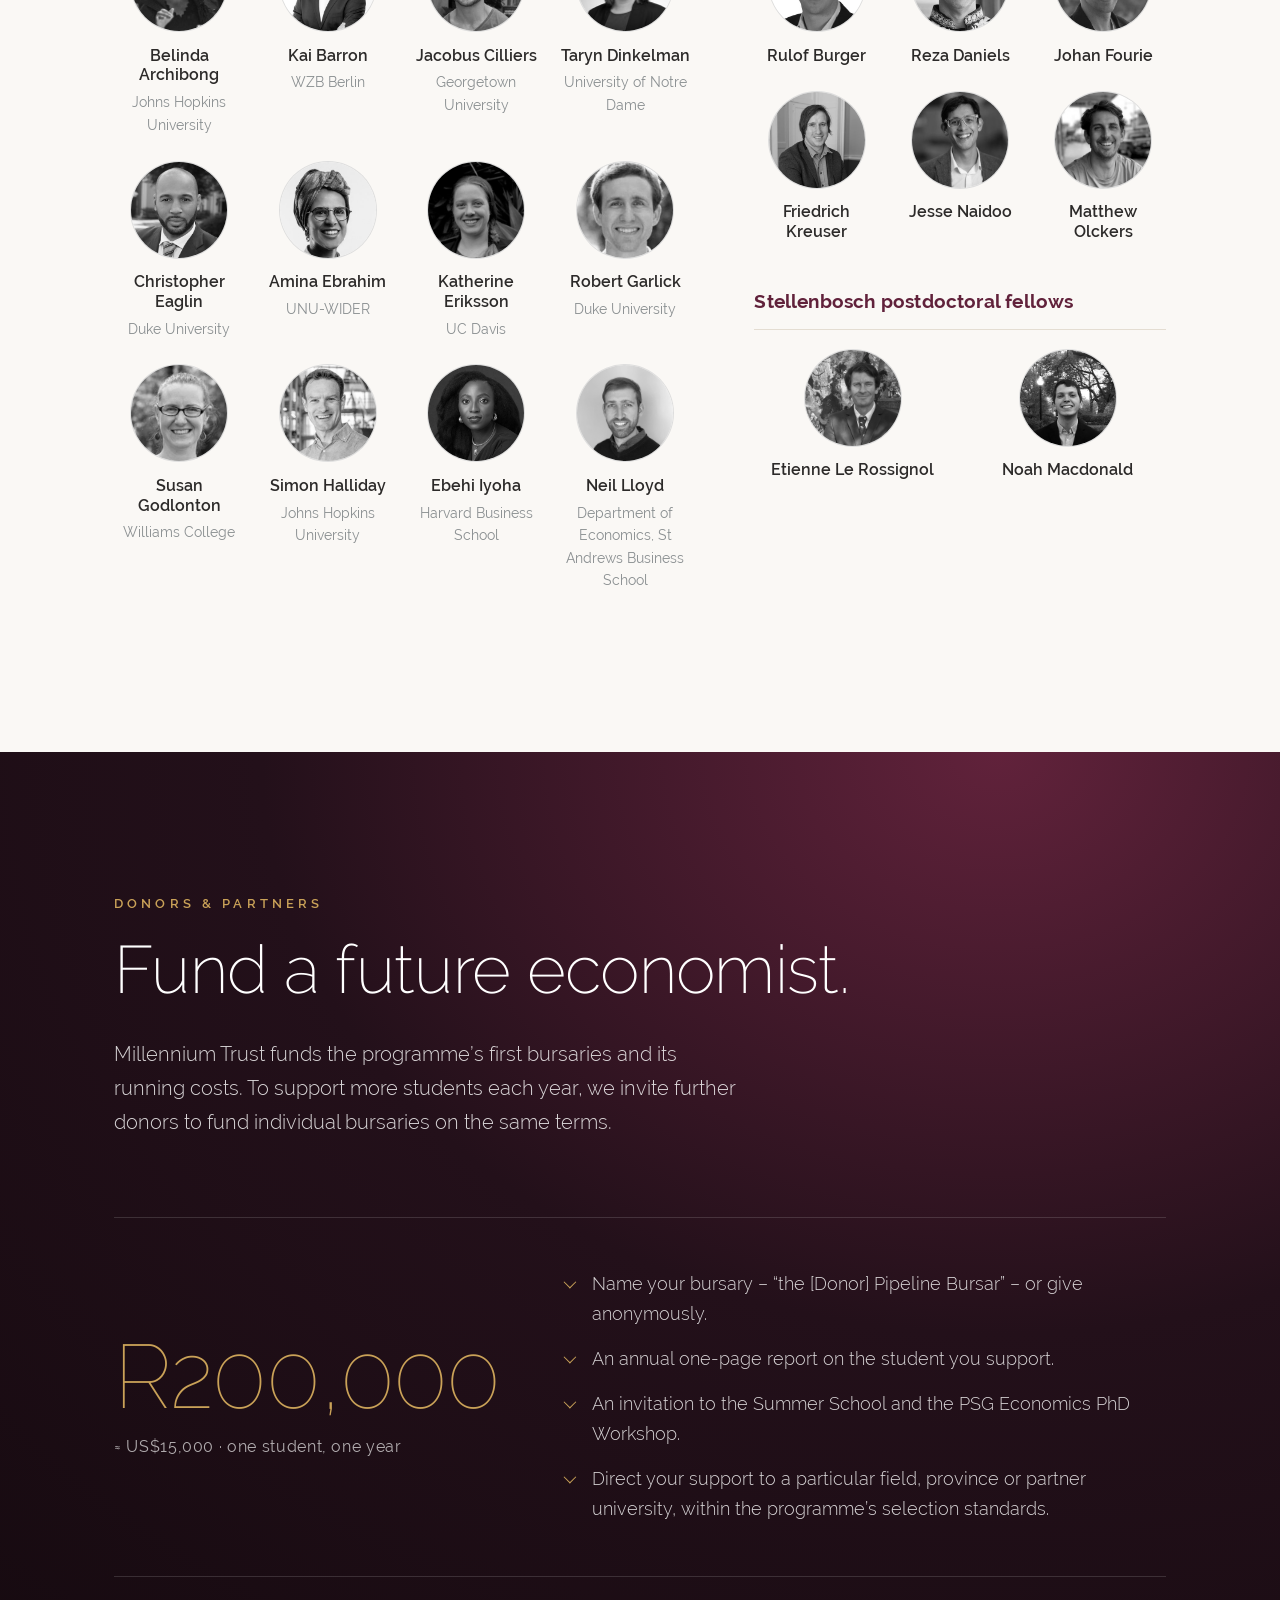
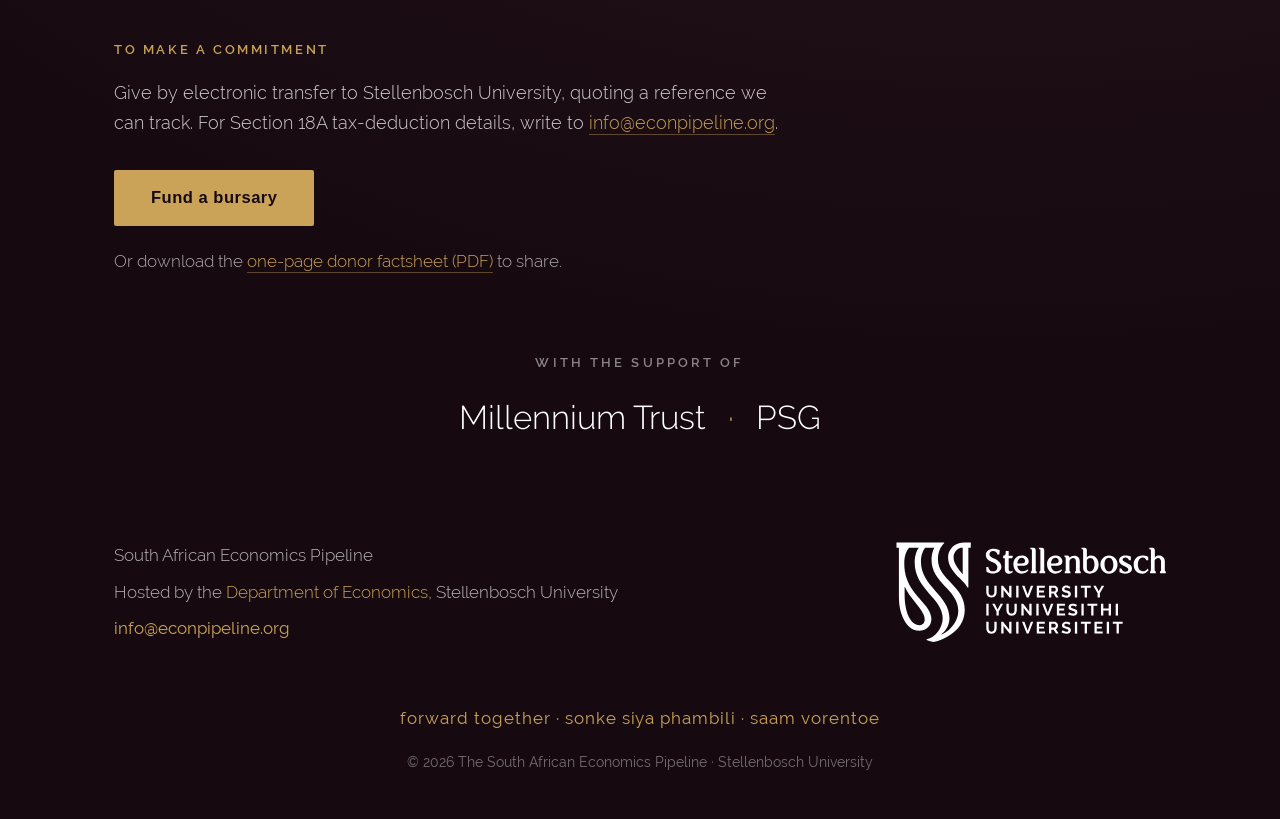
==== commit ed4e02e8: "Merge pull request #6 from econpipeline/cohort-order-and-tracks Order cohort by surname, add tracks," ====
--- a/index.html
+++ b/index.html
@@ -125,80 +125,80 @@
     <header class="section-head reveal">
       <p class="label">The 2027 cohort</p>
       <h2 id="cohortTitle" class="display display--dark">Meet our first six.</h2>
-      <p class="lede">We are delighted to announce the first students selected for the South African Economics Pipeline. They begin honours at Stellenbosch in January 2027, each paired with a Stellenbosch mentor and an international scholar.</p>
+      <p class="lede">We are delighted to announce the first students selected for the South African Economics Pipeline. They begin at Stellenbosch in January 2027 &ndash; three in honours, two in the master&rsquo;s programme and one as a predoctoral researcher &ndash; each paired with a Stellenbosch mentor and an international scholar.</p>
     </header>
 
     <ul class="cohort__grid">
       <li class="reveal">
         <button type="button" class="cohort__card" aria-expanded="false">
           <span class="cohort__frame">
+            <img src="assets/img/cohort/desai.jpg" alt="Harsheel Desai" width="720" height="900" loading="lazy" decoding="async">
+            <span class="cohort__role">Predoc</span>
+            <span class="cohort__fact">Applied mathematician, triathlete, cricketer. Favourite economist: Sir Partha Dasgupta.</span>
+          </span>
+          <span class="cohort__no" aria-hidden="true">01</span>
+          <span class="cohort__name">Harsheel Desai</span>
+          <span class="cohort__from">Johannesburg</span>
+        </button>
+      </li>
+      <li class="reveal">
+        <button type="button" class="cohort__card" aria-expanded="false">
+          <span class="cohort__frame">
+            <img src="assets/img/cohort/forrest.jpg" alt="Kate Forrest" width="720" height="900" loading="lazy" decoding="async">
+            <span class="cohort__role">Honours</span>
+            <span class="cohort__fact">Related to Karl Marx, via only seven links of cousins and in-laws. Keen birder and wildlife photographer.</span>
+          </span>
+          <span class="cohort__no" aria-hidden="true">02</span>
+          <span class="cohort__name">Kate Forrest</span>
+          <span class="cohort__from">Cape Town</span>
+        </button>
+      </li>
+      <li class="reveal">
+        <button type="button" class="cohort__card" aria-expanded="false">
+          <span class="cohort__frame">
+            <img src="assets/img/cohort/karengera.jpg" alt="Kevin Karengera" width="720" height="900" loading="lazy" decoding="async">
+            <span class="cohort__role">Honours</span>
+            <span class="cohort__fact">Plays chess blindfolded. Keynes is the favourite.</span>
+          </span>
+          <span class="cohort__no" aria-hidden="true">03</span>
+          <span class="cohort__name">Kevin Karengera</span>
+          <span class="cohort__from">Cape Town</span>
+        </button>
+      </li>
+      <li class="reveal">
+        <button type="button" class="cohort__card" aria-expanded="false">
+          <span class="cohort__frame">
             <img src="assets/img/cohort/nash.jpg" alt="Anya Nash" width="720" height="900" loading="lazy" decoding="async">
+            <span class="cohort__role">Master&rsquo;s</span>
             <span class="cohort__fact">Favourite economist, for now: Lant Pritchett.</span>
           </span>
-          <span class="cohort__no" aria-hidden="true">01</span>
+          <span class="cohort__no" aria-hidden="true">04</span>
           <span class="cohort__name">Anya Nash</span>
           <span class="cohort__from">KuGompo City (East London)</span>
-          <span class="cohort__field">Education and health economics, econometrics</span>
         </button>
       </li>
       <li class="reveal">
         <button type="button" class="cohort__card" aria-expanded="false">
           <span class="cohort__frame">
             <img src="assets/img/cohort/prat.jpg" alt="Estelle Prat" width="720" height="900" loading="lazy" decoding="async">
+            <span class="cohort__role">Honours</span>
             <span class="cohort__fact">A French teacher introduced her to Esther Duflo in high school, long before she knew she wanted to be an economist. She also knits her own sweaters.</span>
           </span>
-          <span class="cohort__no" aria-hidden="true">02</span>
+          <span class="cohort__no" aria-hidden="true">05</span>
           <span class="cohort__name">Estelle Prat</span>
           <span class="cohort__from">Pretoria</span>
-          <span class="cohort__field">Behavioural, labour and development economics</span>
-        </button>
-      </li>
-      <li class="reveal">
-        <button type="button" class="cohort__card" aria-expanded="false">
-          <span class="cohort__frame">
-            <img src="assets/img/cohort/desai.jpg" alt="Harsheel Desai" width="720" height="900" loading="lazy" decoding="async">
-            <span class="cohort__fact">Applied mathematician, triathlete, cricketer. Favourite economist: Sir Partha Dasgupta.</span>
-          </span>
-          <span class="cohort__no" aria-hidden="true">03</span>
-          <span class="cohort__name">Harsheel Desai</span>
-          <span class="cohort__from">Johannesburg</span>
-          <span class="cohort__field">Environmental and behavioural economics</span>
-        </button>
-      </li>
-      <li class="reveal">
-        <button type="button" class="cohort__card" aria-expanded="false">
-          <span class="cohort__frame">
-            <img src="assets/img/cohort/forrest.jpg" alt="Kate Forrest" width="720" height="900" loading="lazy" decoding="async">
-            <span class="cohort__fact">Related to Karl Marx, via only seven links of cousins and in-laws. Keen birder and wildlife photographer.</span>
-          </span>
-          <span class="cohort__no" aria-hidden="true">04</span>
-          <span class="cohort__name">Kate Forrest</span>
-          <span class="cohort__from">Cape Town</span>
-          <span class="cohort__field">Economic history, game theory, behavioural economics</span>
-        </button>
-      </li>
-      <li class="reveal">
-        <button type="button" class="cohort__card" aria-expanded="false">
-          <span class="cohort__frame">
-            <img src="assets/img/cohort/karengera.jpg" alt="Kevin Karengera" width="720" height="900" loading="lazy" decoding="async">
-            <span class="cohort__fact">Plays chess blindfolded. Keynes is the favourite.</span>
-          </span>
-          <span class="cohort__no" aria-hidden="true">05</span>
-          <span class="cohort__name">Kevin Karengera</span>
-          <span class="cohort__from">Cape Town</span>
-          <span class="cohort__field">History, theology, the global news</span>
         </button>
       </li>
       <li class="reveal">
         <button type="button" class="cohort__card" aria-expanded="false">
           <span class="cohort__frame">
             <img src="assets/img/cohort/zwane.jpg" alt="Zenamile Zwane" width="720" height="900" loading="lazy" decoding="async">
+            <span class="cohort__role">Master&rsquo;s</span>
             <span class="cohort__fact">The morning cycle playlist could be Tame Impala, Ntencane or the Steven Universe soundtrack.</span>
           </span>
           <span class="cohort__no" aria-hidden="true">06</span>
           <span class="cohort__name">Zenamile Zwane</span>
           <span class="cohort__from">Newcastle, KwaZulu-Natal</span>
-          <span class="cohort__field">Behavioural finance, institutional economics</span>
         </button>
       </li>
     </ul>
@@ -456,7 +456,7 @@
       </div>
       <div class="roadmap__detail" id="roadmapDetail" role="status" aria-live="polite">
         <p data-d="0"><strong>2026.</strong> Recruitment opens on 15 June; the first offers go out in October; and the first PSG Economics PhD Workshop is held at STIAS in November.</p>
-        <p data-d="1"><strong>January 2027.</strong> The first cohort of six bursars begins honours, each paired with a Stellenbosch mentor and an international scholar.</p>
+        <p data-d="1"><strong>January 2027.</strong> The first cohort of six begins at Stellenbosch, in honours, the master&rsquo;s programme or a predoctoral post, each paired with a Stellenbosch mentor and an international scholar.</p>
         <p data-d="2"><strong>November 2027.</strong> The first Stellenbosch Economics Summer School is held, giving the cohort advanced training and direct contact with visiting scholars.</p>
         <p data-d="3"><strong>2028.</strong> The strongest students progress to the 18-month master&rsquo;s package: advanced coursework, then structured research or an international exchange.</p>
         <p data-d="4"><strong>December 2028.</strong> Bursars apply to PhD programmes abroad, supported by reference letters from scholars who have seen their work.</p>
--- a/assets/css/styles.css
+++ b/assets/css/styles.css
@@ -286,6 +286,12 @@
   background:linear-gradient(180deg, rgba(220,192,138,.5) 0%, rgba(97,34,59,.45) 55%, rgba(72,24,41,.78) 100%);
   mix-blend-mode:multiply; transition:opacity .8s var(--ease);
 }
+/* Programme track (Honours / Master's / Predoc), pinned to the portrait */
+.cohort__role{
+  position:absolute; z-index:2; top:.9rem; left:.9rem;
+  padding:.3rem .7rem; border-radius:100px; background:rgba(22,10,16,.72);
+  font-size:.62rem; font-weight:700; letter-spacing:.16em; text-transform:uppercase; color:var(--gold-soft);
+}
 /* Gold index with a short rule that extends when the card opens */
 .cohort__no{
   display:flex; align-items:center; gap:.7rem; margin-top:1.25rem;
@@ -303,7 +309,6 @@
 
 .cohort__name{ margin-top:.45rem; font-weight:600; font-size:1.12rem; color:var(--maroon); line-height:1.2; letter-spacing:-.005em; }
 .cohort__from{ margin-top:.35rem; font-size:.7rem; font-weight:600; letter-spacing:.16em; text-transform:uppercase; color:var(--grey); }
-.cohort__field{ margin-top:.3rem; font-size:.9rem; font-weight:300; color:var(--grey); line-height:1.45; }
 .cohort__hint-narrow{ display:none; }
 .cohort__hint{ margin-top:clamp(2rem,4vw,2.8rem); font-size:.72rem; letter-spacing:.2em; text-transform:uppercase; color:var(--grey-soft); }
 
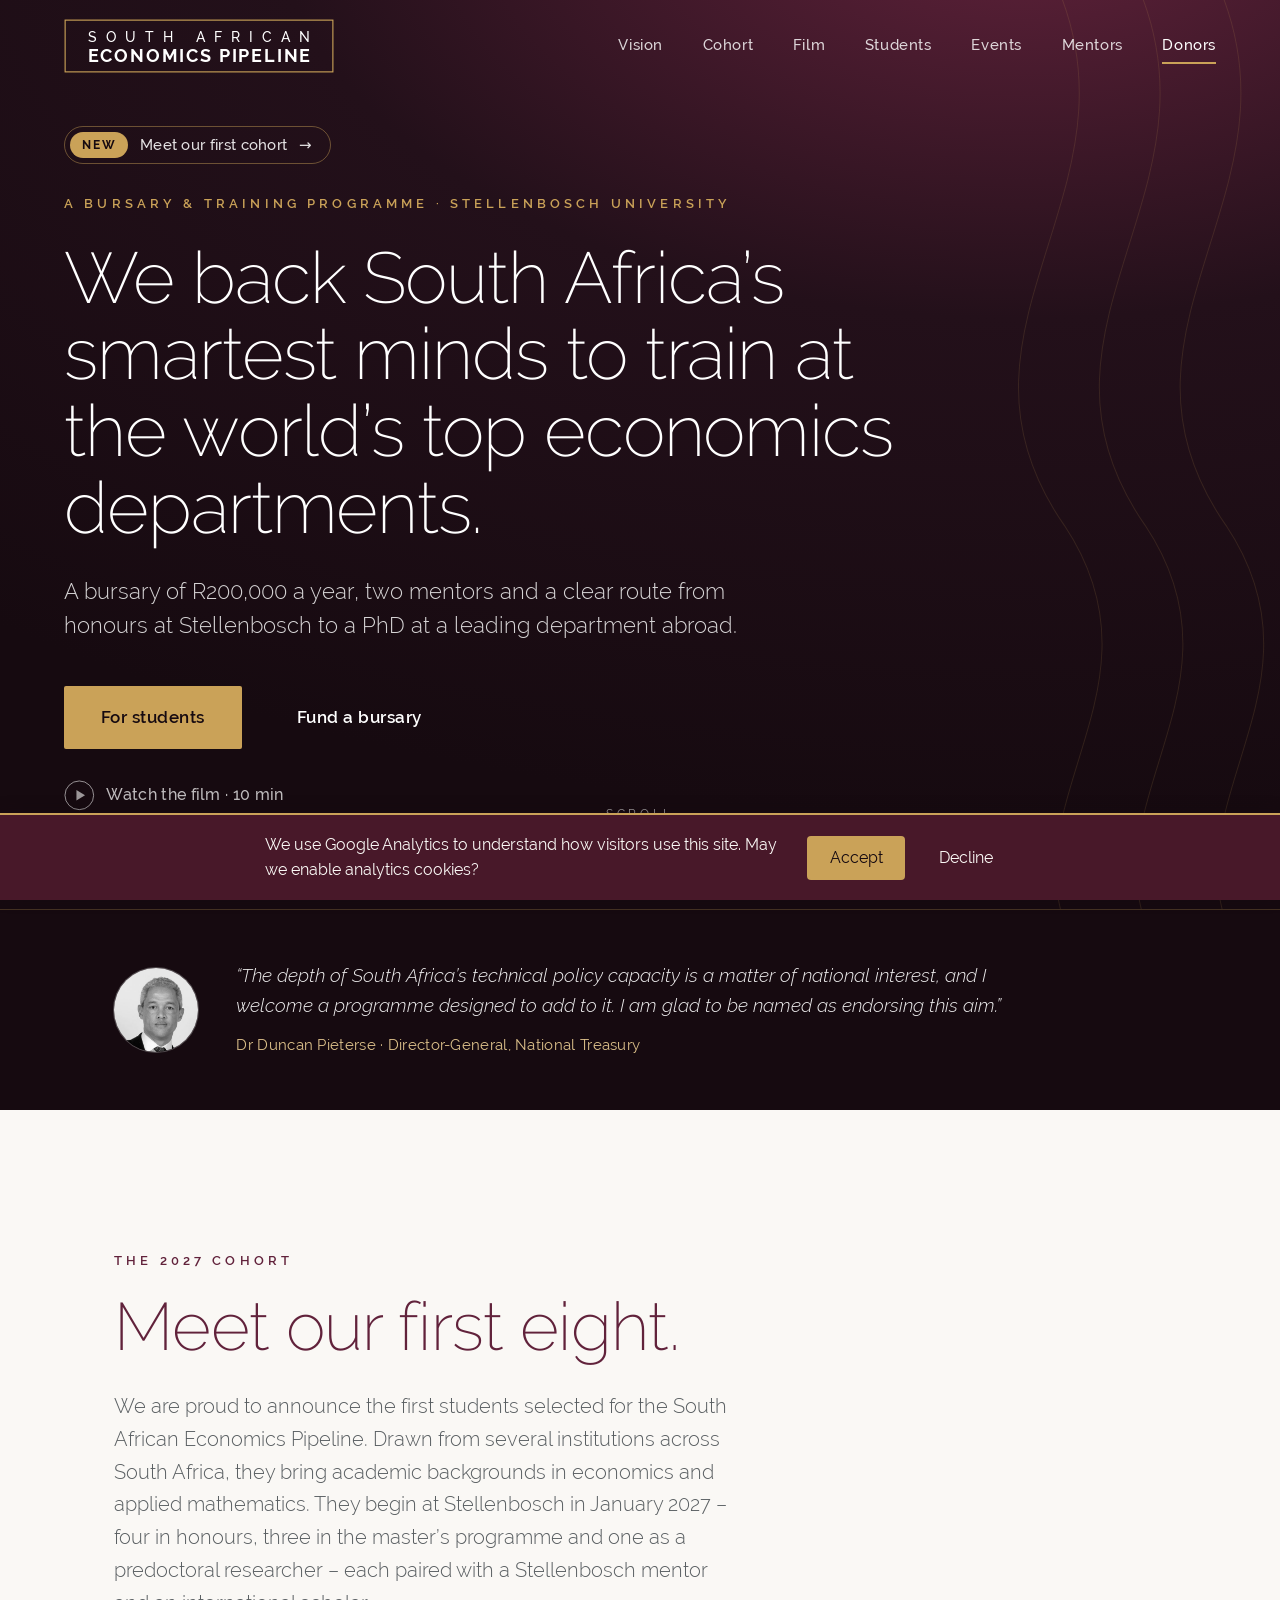
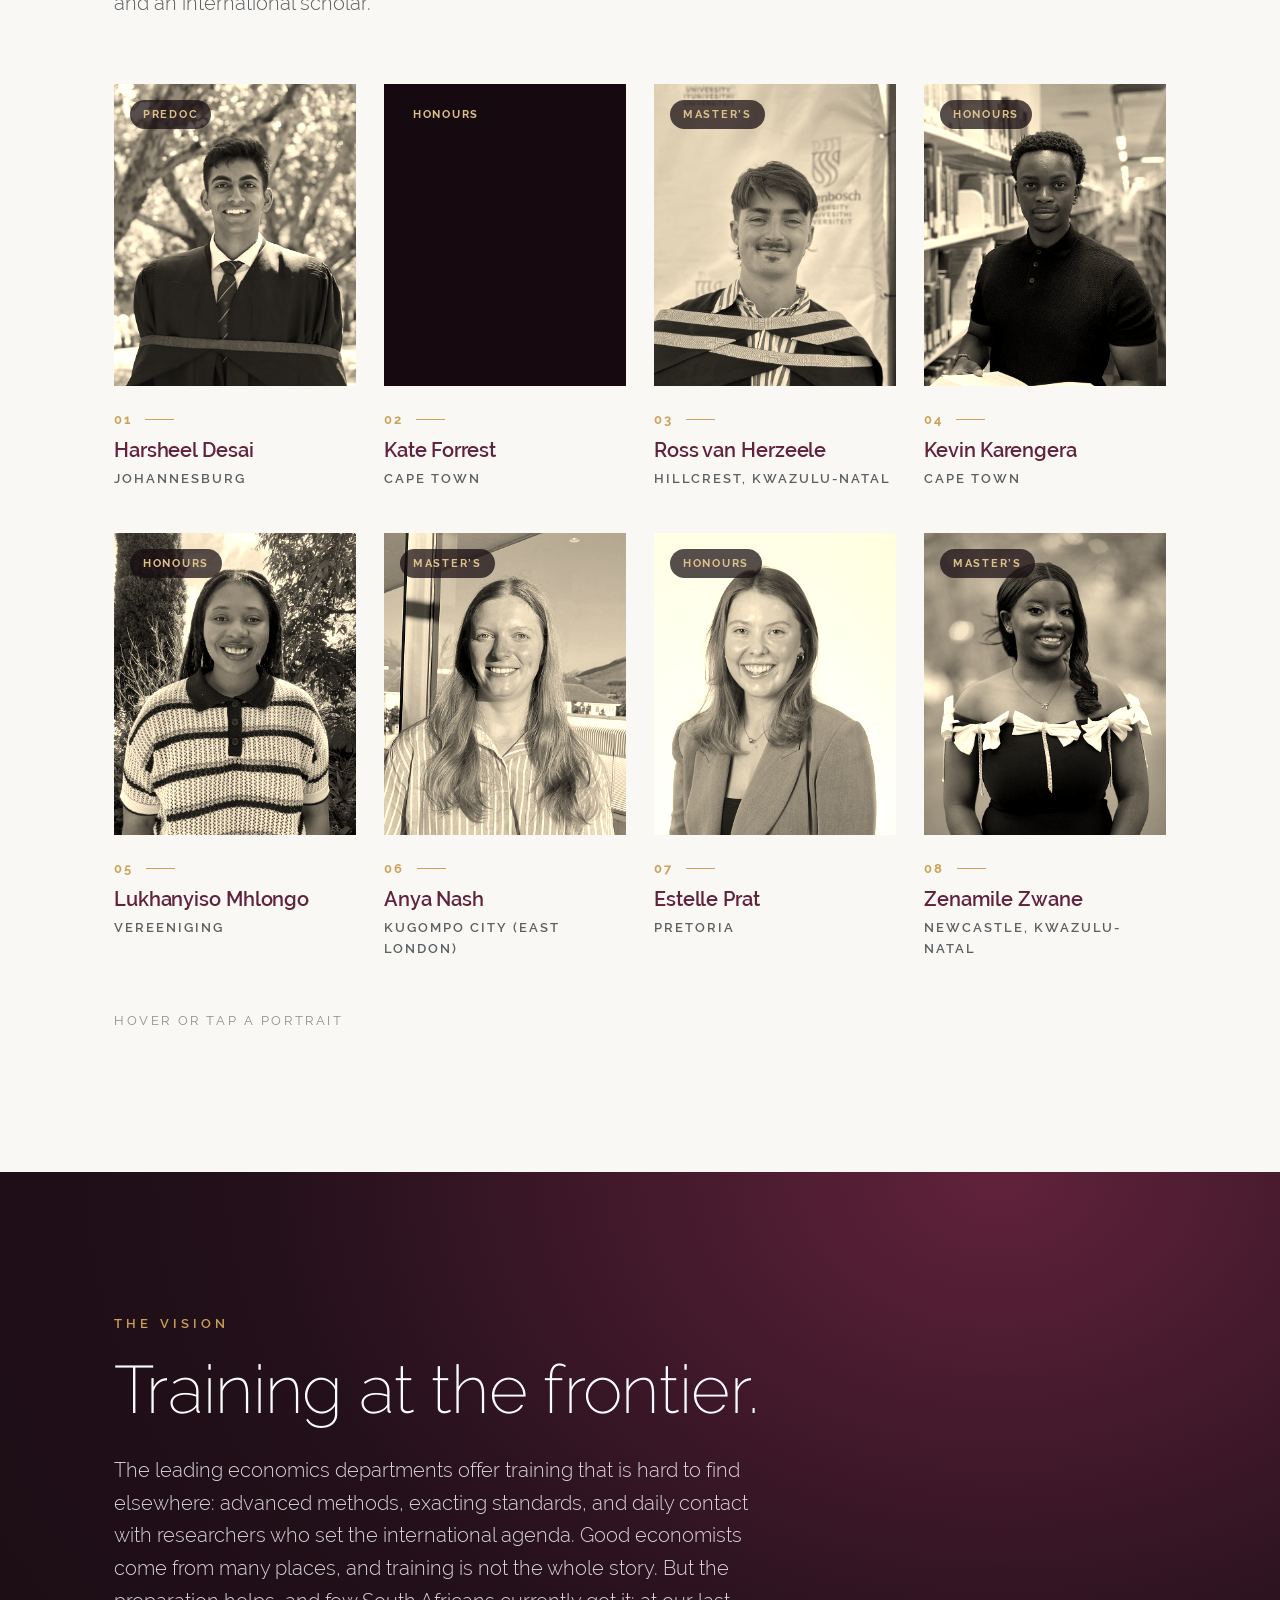
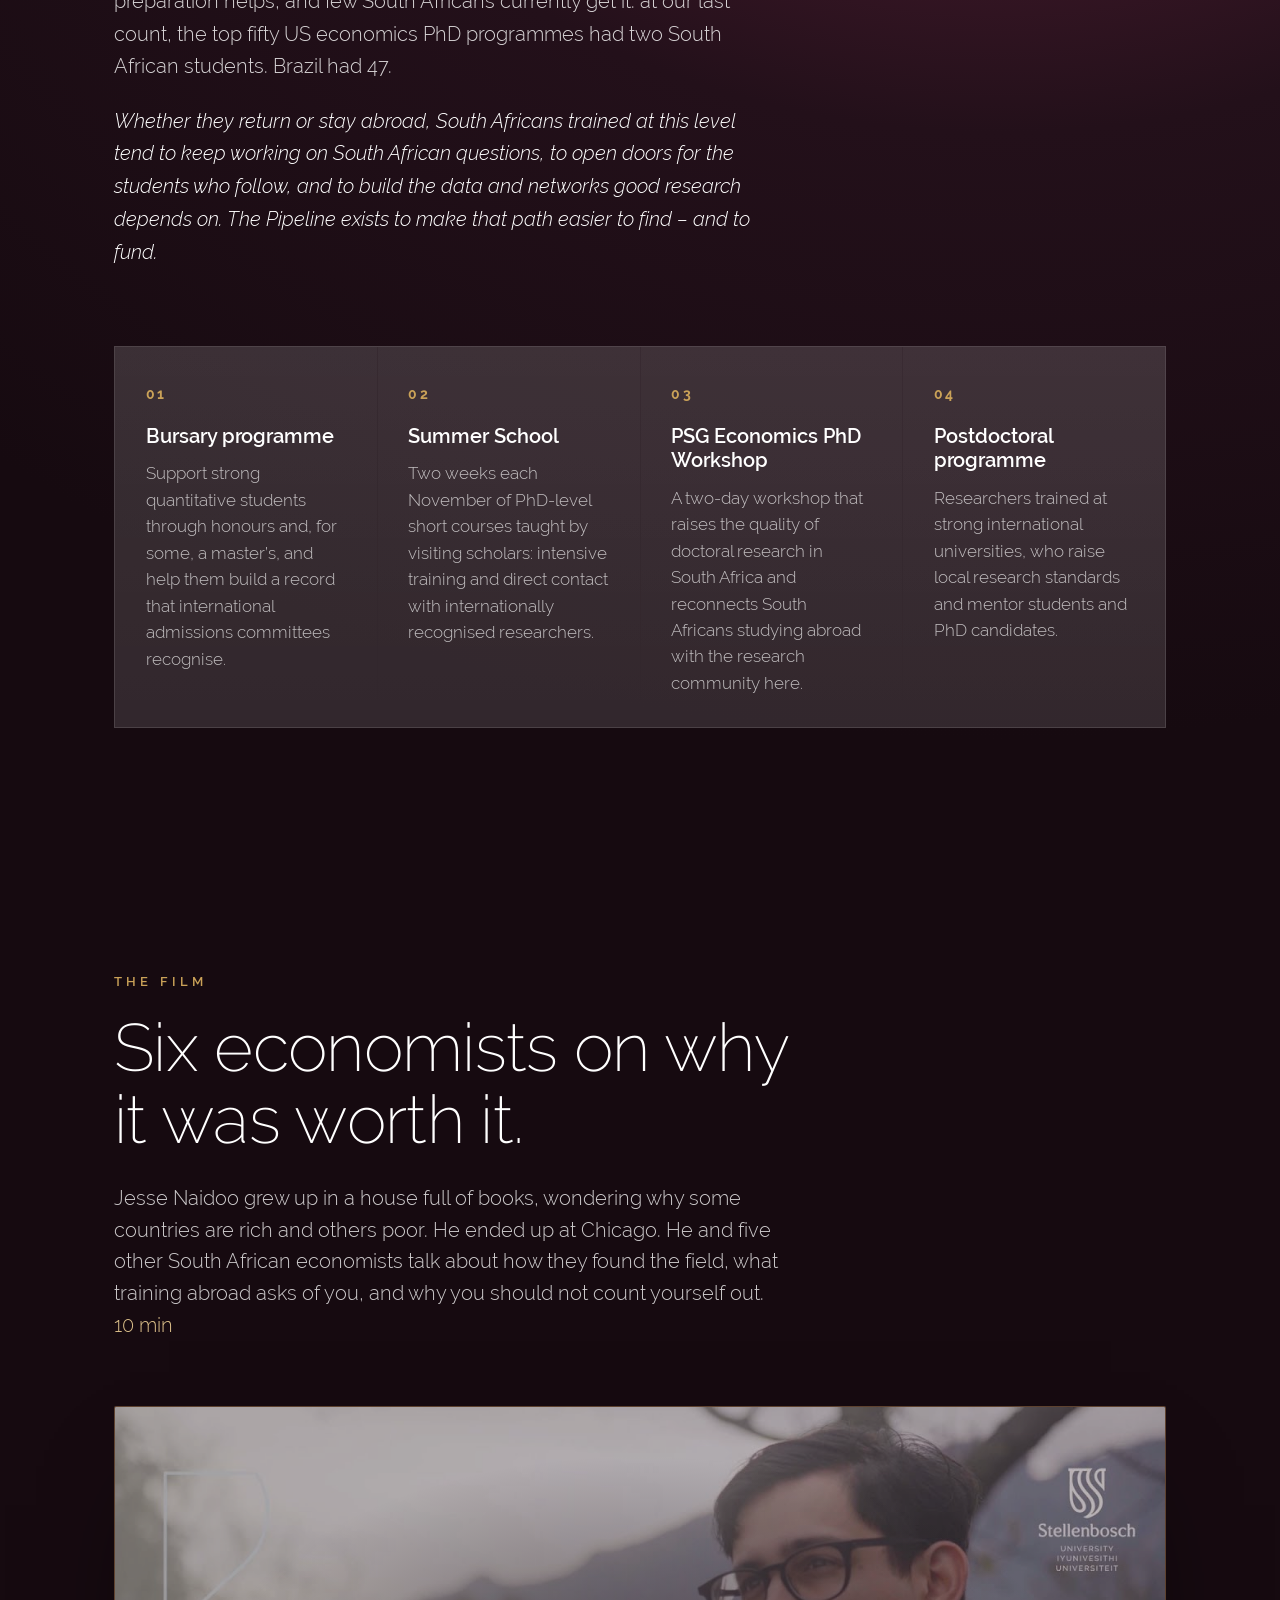
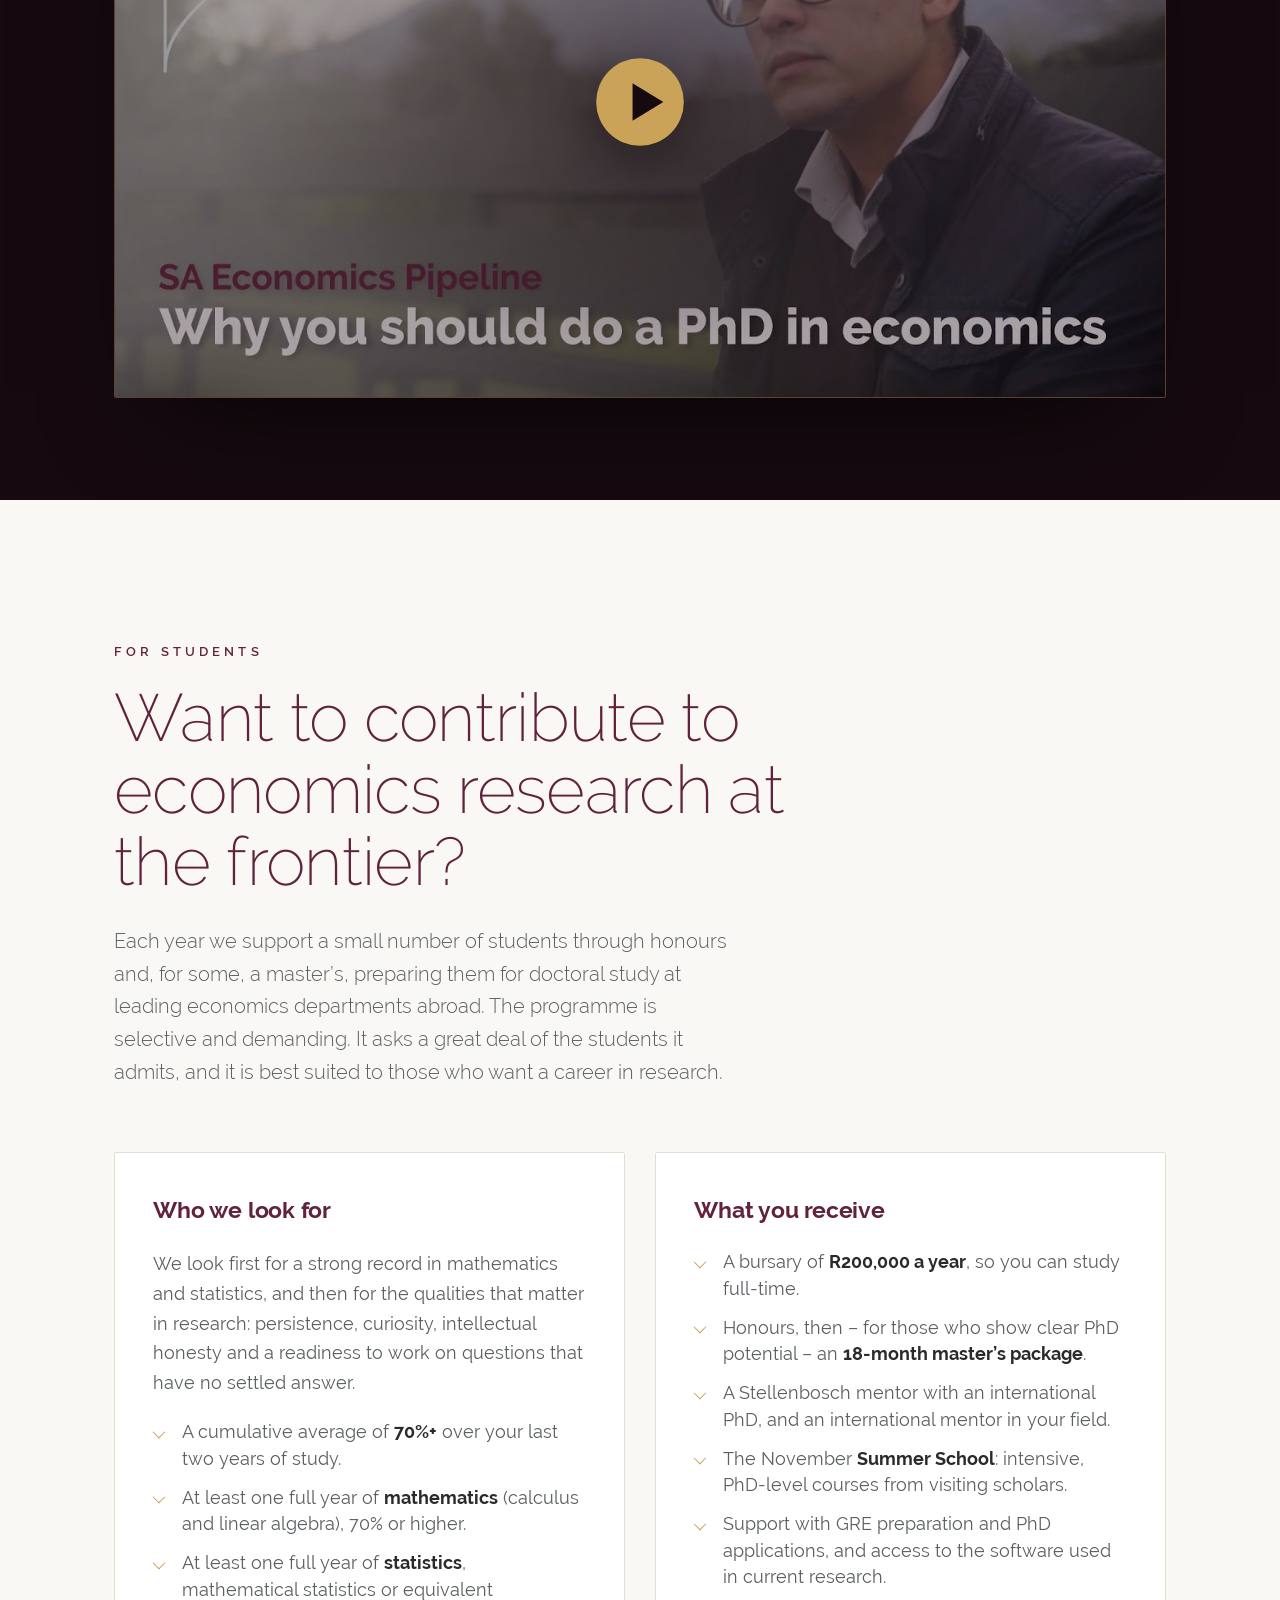
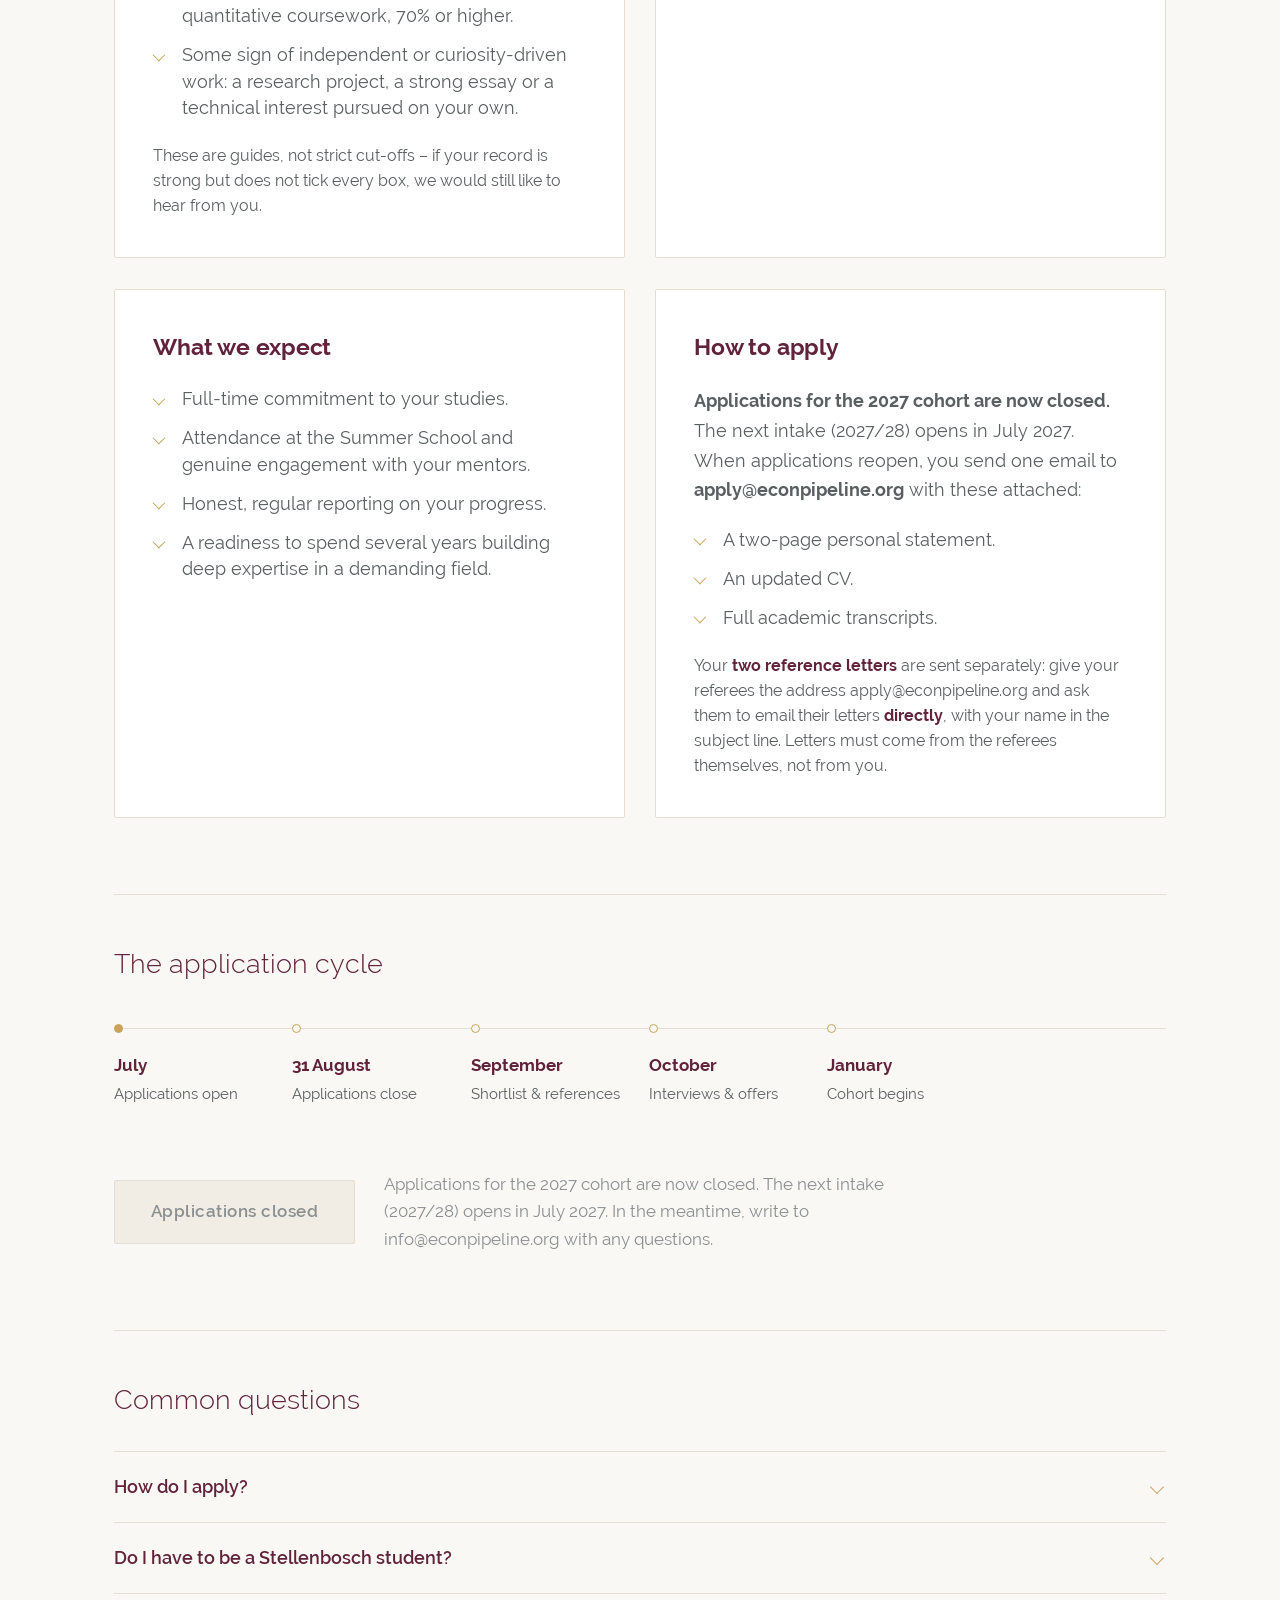
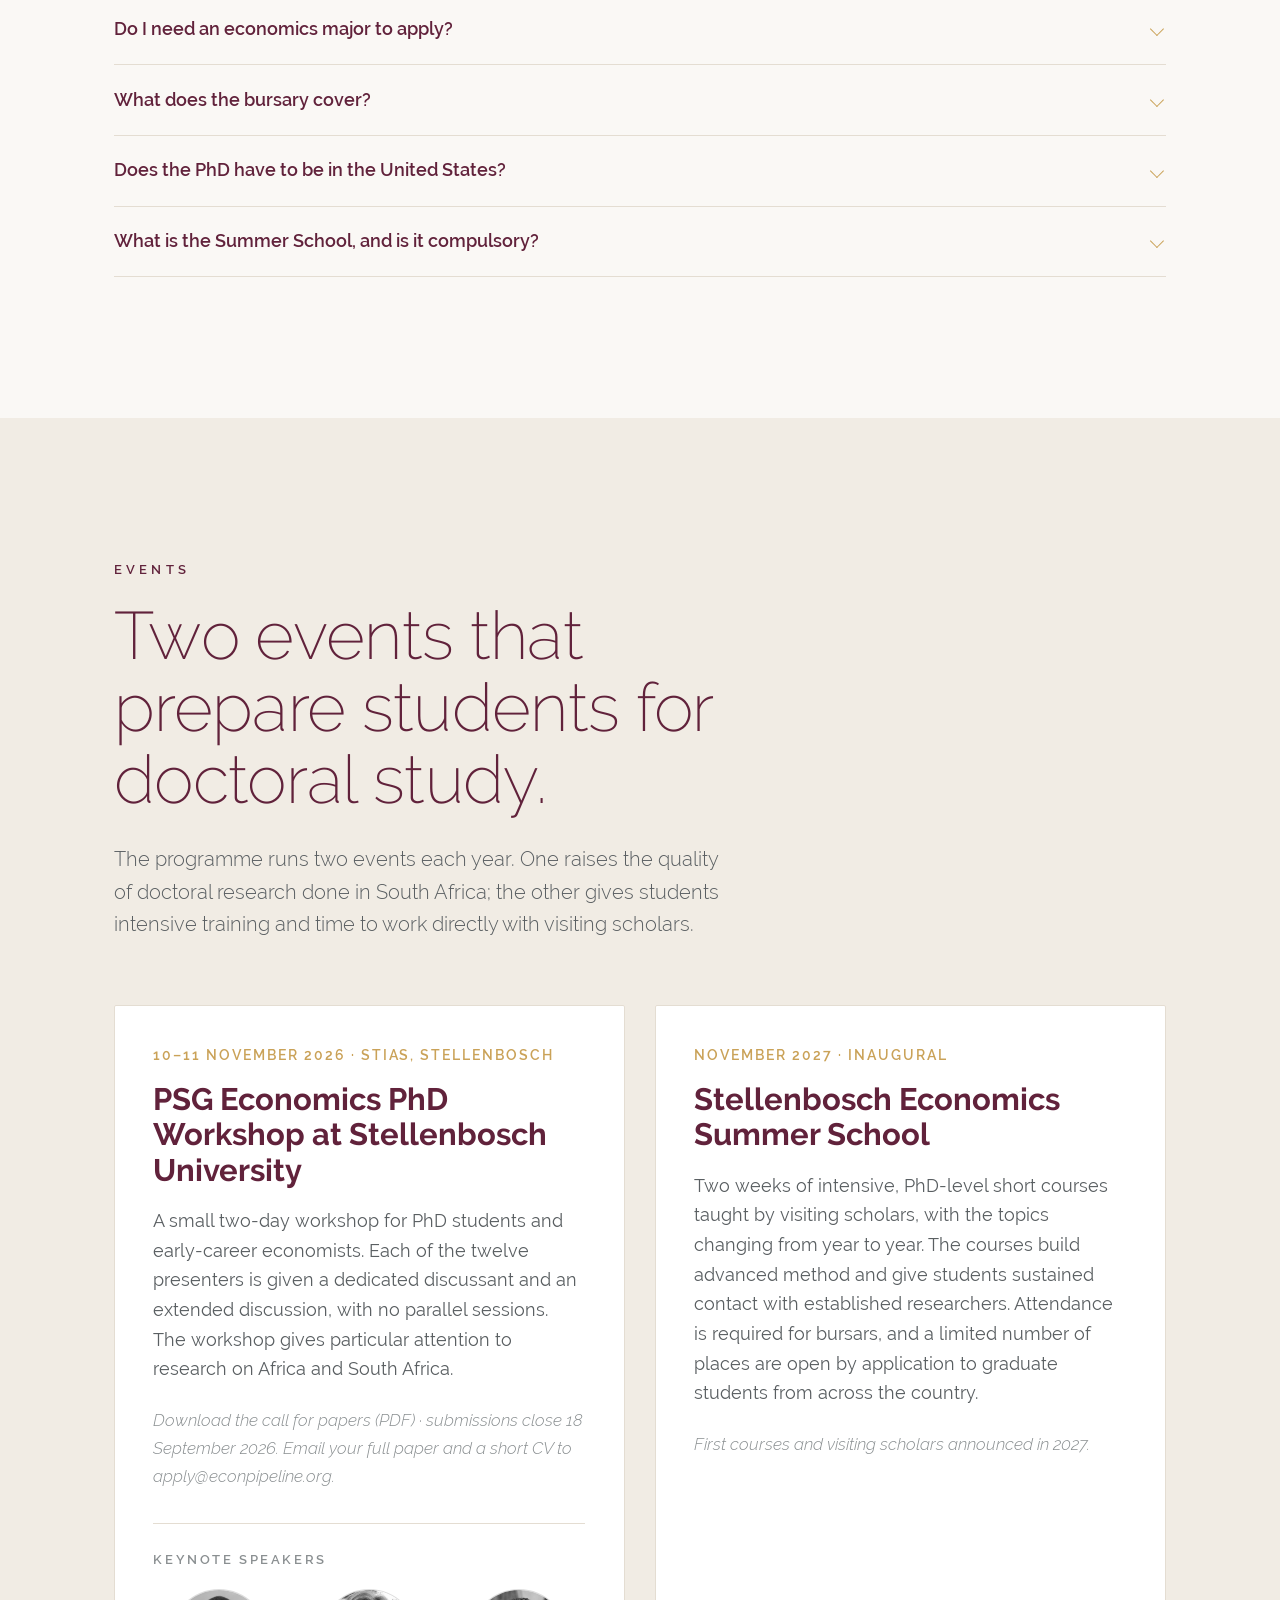
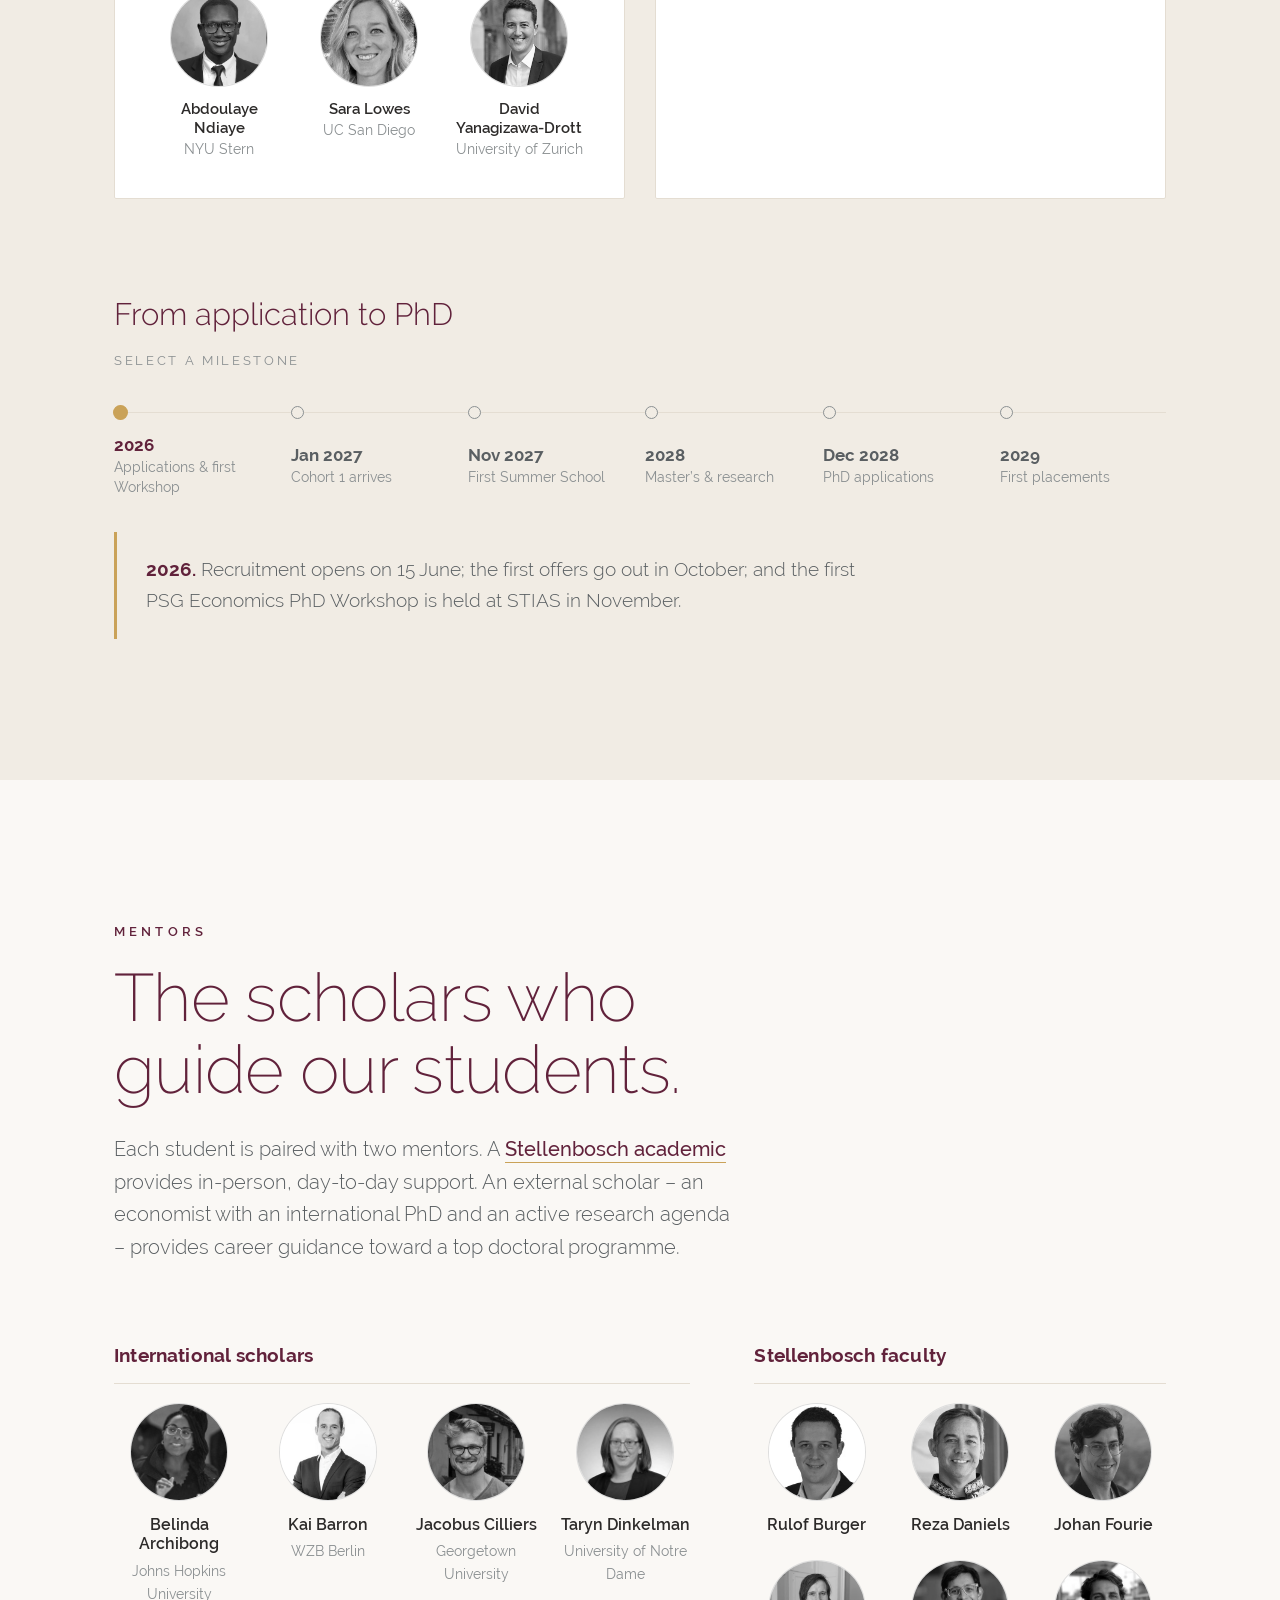
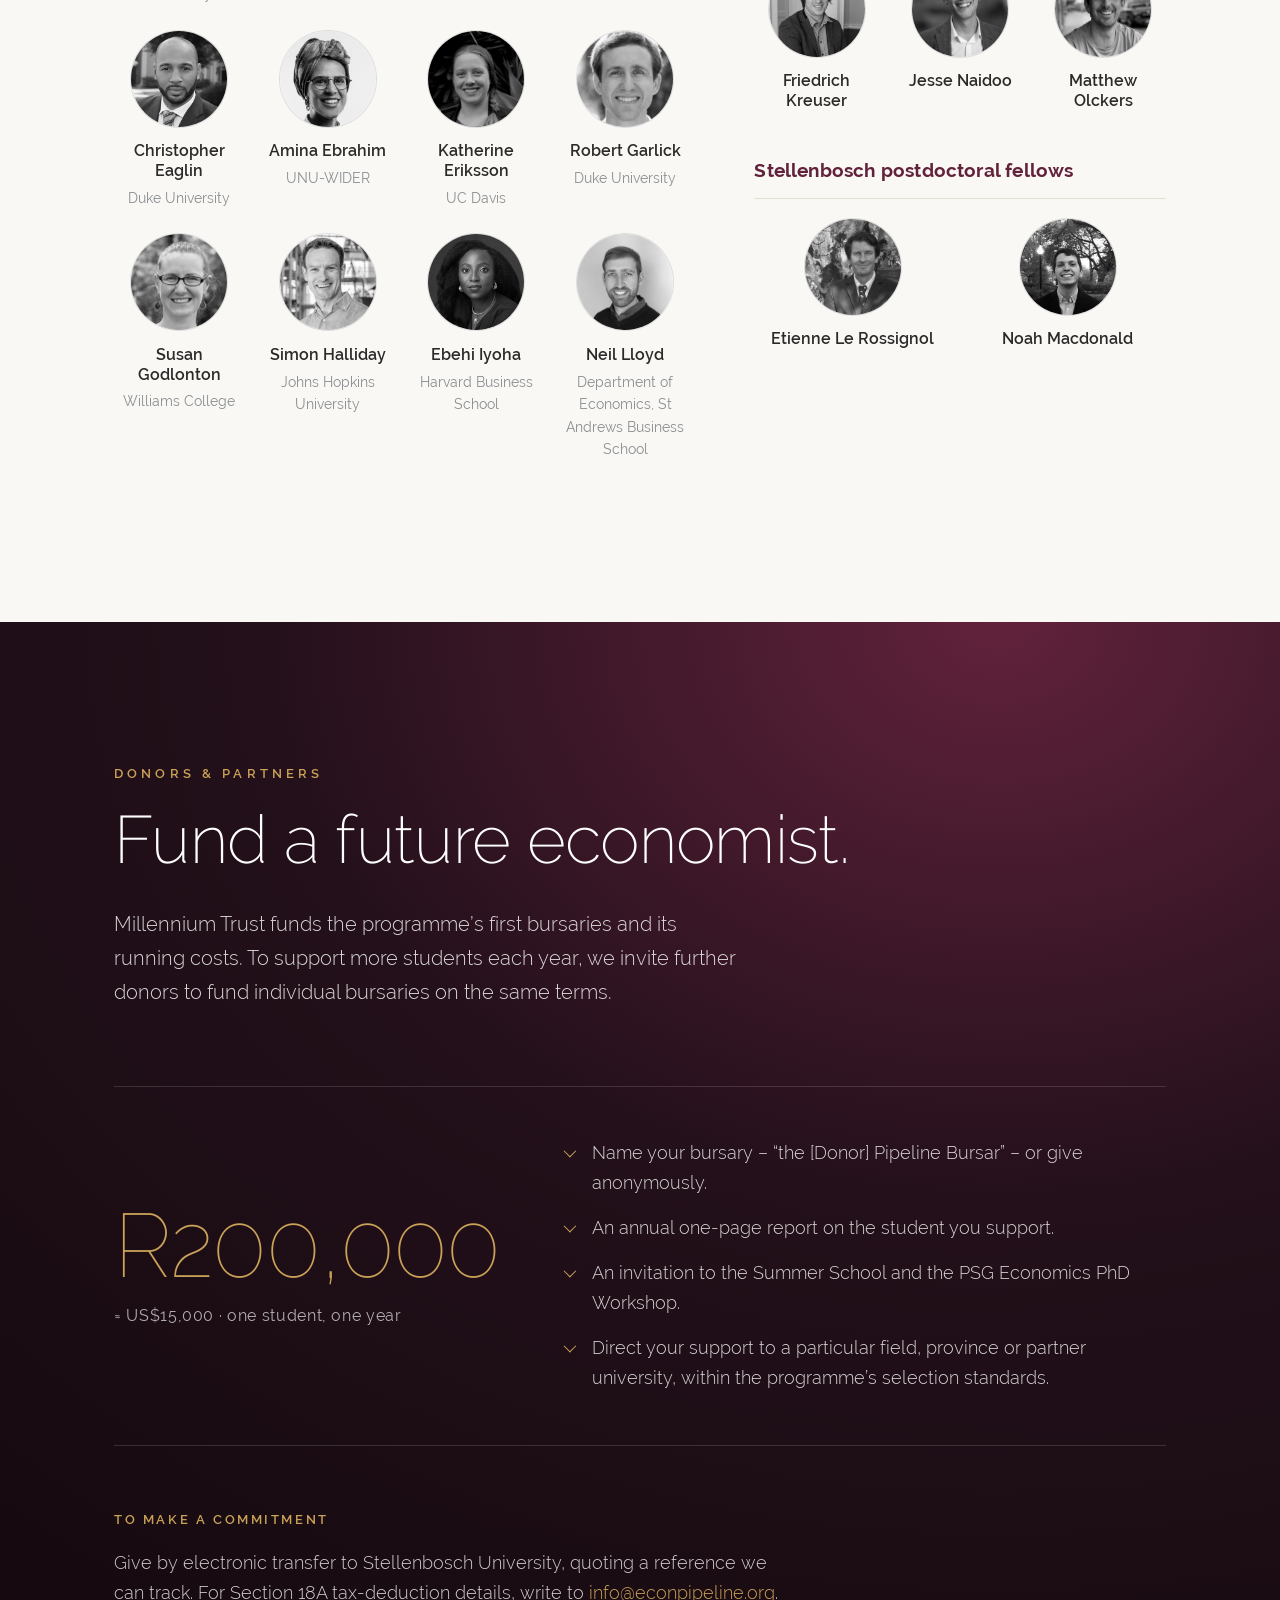
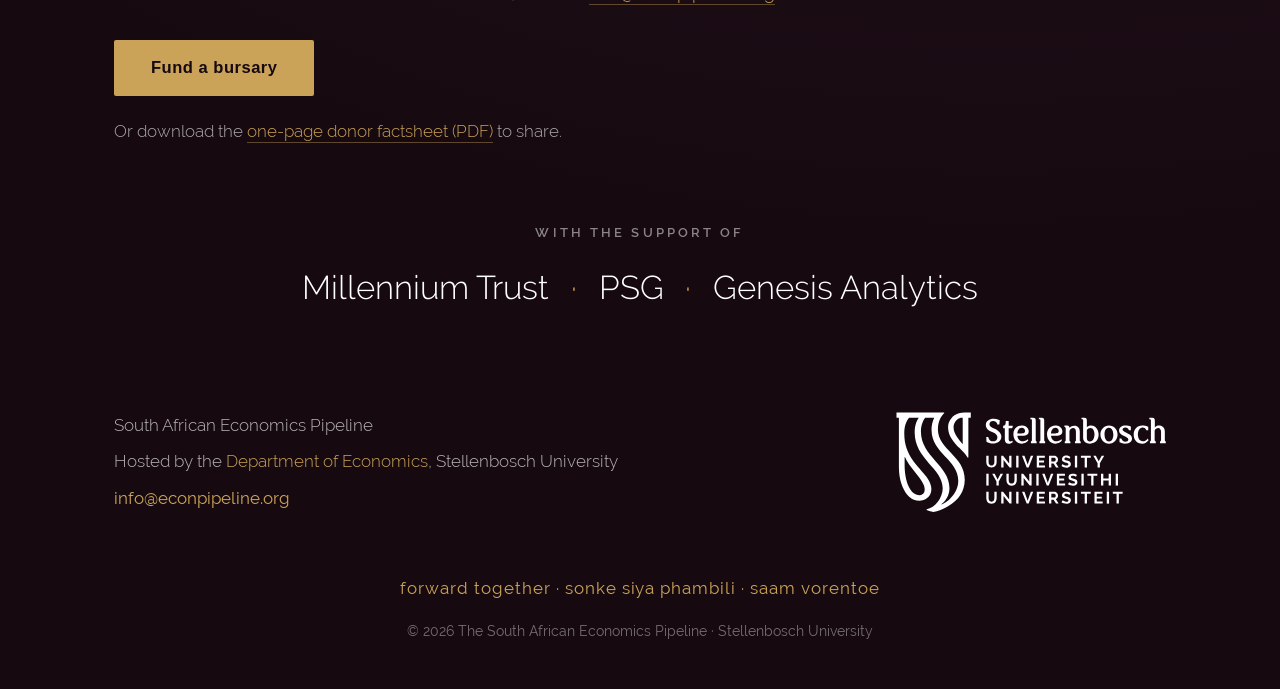
==== commit 31e0a62c: "Add Van Herzeele and Mhlongo to cohort, sepia portraits, link donors - Add Ross van Herzeele (master" ====
--- a/index.html
+++ b/index.html
@@ -118,14 +118,14 @@
 </section>
 
 <!-- ============================== COHORT ============================== -->
-<!-- Portraits are pre-cropped to 4:5 with eyes on a common line (assets/img/cohort/).
+<!-- Portraits are pre-cropped to 4:5 with eyes on a common line (assets/img/cohort/), ordered by surname.
      Hover/focus reveals the fact; on touch, main.js toggles .is-open on tap. -->
 <section class="cohort section--light" id="cohort" aria-labelledby="cohortTitle">
   <div class="wrap">
     <header class="section-head reveal">
       <p class="label">The 2027 cohort</p>
-      <h2 id="cohortTitle" class="display display--dark">Meet our first six.</h2>
-      <p class="lede">We are delighted to announce the first students selected for the South African Economics Pipeline. They begin at Stellenbosch in January 2027 &ndash; three in honours, two in the master&rsquo;s programme and one as a predoctoral researcher &ndash; each paired with a Stellenbosch mentor and an international scholar.</p>
+      <h2 id="cohortTitle" class="display display--dark">Meet our first eight.</h2>
+      <p class="lede">We are proud to announce the first students selected for the South African Economics Pipeline. Drawn from several institutions across South Africa, they bring academic backgrounds in economics and applied mathematics. They begin at Stellenbosch in January 2027 &ndash; four in honours, three in the master&rsquo;s programme and one as a predoctoral researcher &ndash; each paired with a Stellenbosch mentor and an international scholar.</p>
     </header>
 
     <ul class="cohort__grid">
@@ -156,13 +156,37 @@
       <li class="reveal">
         <button type="button" class="cohort__card" aria-expanded="false">
           <span class="cohort__frame">
+            <img src="assets/img/cohort/vanherzeele.jpg" alt="Ross van Herzeele" width="720" height="900" loading="lazy" decoding="async">
+            <span class="cohort__role">Master&rsquo;s</span>
+            <span class="cohort__fact">Came to economics from a law degree. Favourite economists: Milton Friedman and John Cochrane. Plays guitar and sings.</span>
+          </span>
+          <span class="cohort__no" aria-hidden="true">03</span>
+          <span class="cohort__name">Ross van Herzeele</span>
+          <span class="cohort__from">Hillcrest, KwaZulu-Natal</span>
+        </button>
+      </li>
+      <li class="reveal">
+        <button type="button" class="cohort__card" aria-expanded="false">
+          <span class="cohort__frame">
             <img src="assets/img/cohort/karengera.jpg" alt="Kevin Karengera" width="720" height="900" loading="lazy" decoding="async">
             <span class="cohort__role">Honours</span>
             <span class="cohort__fact">Plays chess blindfolded. Keynes is the favourite.</span>
           </span>
-          <span class="cohort__no" aria-hidden="true">03</span>
+          <span class="cohort__no" aria-hidden="true">04</span>
           <span class="cohort__name">Kevin Karengera</span>
           <span class="cohort__from">Cape Town</span>
+        </button>
+      </li>
+      <li class="reveal">
+        <button type="button" class="cohort__card" aria-expanded="false">
+          <span class="cohort__frame">
+            <img src="assets/img/cohort/mhlongo.jpg" alt="Lukhanyiso Mhlongo" width="720" height="900" loading="lazy" decoding="async">
+            <span class="cohort__role">Honours</span>
+            <span class="cohort__fact">Studies economic science and computer science at Wits, and codes in Python, Java and C++. Grows fruit and vegetables, and makes pasta, cream cheese and ice cream from scratch.</span>
+          </span>
+          <span class="cohort__no" aria-hidden="true">05</span>
+          <span class="cohort__name">Lukhanyiso Mhlongo</span>
+          <span class="cohort__from">Vereeniging</span>
         </button>
       </li>
       <li class="reveal">
@@ -172,7 +196,7 @@
             <span class="cohort__role">Master&rsquo;s</span>
             <span class="cohort__fact">Favourite economist, for now: Lant Pritchett.</span>
           </span>
-          <span class="cohort__no" aria-hidden="true">04</span>
+          <span class="cohort__no" aria-hidden="true">06</span>
           <span class="cohort__name">Anya Nash</span>
           <span class="cohort__from">KuGompo City (East London)</span>
         </button>
@@ -184,7 +208,7 @@
             <span class="cohort__role">Honours</span>
             <span class="cohort__fact">A French teacher introduced her to Esther Duflo in high school, long before she knew she wanted to be an economist. She also knits her own sweaters.</span>
           </span>
-          <span class="cohort__no" aria-hidden="true">05</span>
+          <span class="cohort__no" aria-hidden="true">07</span>
           <span class="cohort__name">Estelle Prat</span>
           <span class="cohort__from">Pretoria</span>
         </button>
@@ -194,15 +218,15 @@
           <span class="cohort__frame">
             <img src="assets/img/cohort/zwane.jpg" alt="Zenamile Zwane" width="720" height="900" loading="lazy" decoding="async">
             <span class="cohort__role">Master&rsquo;s</span>
-            <span class="cohort__fact">The morning cycle playlist could be Tame Impala, Ntencane or the Steven Universe soundtrack.</span>
+            <span class="cohort__fact">Built a USD/ZAR exchange-rate forecast in R that beat the AR(1) benchmark out of sample. Her morning cycle playlist runs from Tame Impala to Ntencane.</span>
           </span>
-          <span class="cohort__no" aria-hidden="true">06</span>
+          <span class="cohort__no" aria-hidden="true">08</span>
           <span class="cohort__name">Zenamile Zwane</span>
           <span class="cohort__from">Newcastle, KwaZulu-Natal</span>
         </button>
       </li>
     </ul>
-    <p class="cohort__hint" aria-hidden="true"><span class="cohort__hint-wide">Hover or tap a portrait</span><span class="cohort__hint-narrow">Swipe for all six &middot; tap a portrait</span></p>
+    <p class="cohort__hint" aria-hidden="true"><span class="cohort__hint-wide">Hover or tap a portrait</span><span class="cohort__hint-narrow">Swipe for all eight &middot; tap a portrait</span></p>
   </div>
 </section>
 
@@ -456,7 +480,7 @@
       </div>
       <div class="roadmap__detail" id="roadmapDetail" role="status" aria-live="polite">
         <p data-d="0"><strong>2026.</strong> Recruitment opens on 15 June; the first offers go out in October; and the first PSG Economics PhD Workshop is held at STIAS in November.</p>
-        <p data-d="1"><strong>January 2027.</strong> The first cohort of six begins at Stellenbosch, in honours, the master&rsquo;s programme or a predoctoral post, each paired with a Stellenbosch mentor and an international scholar.</p>
+        <p data-d="1"><strong>January 2027.</strong> The first cohort of eight begins at Stellenbosch, in honours, the master&rsquo;s programme or a predoctoral post, each paired with a Stellenbosch mentor and an international scholar.</p>
         <p data-d="2"><strong>November 2027.</strong> The first Stellenbosch Economics Summer School is held, giving the cohort advanced training and direct contact with visiting scholars.</p>
         <p data-d="3"><strong>2028.</strong> The strongest students progress to the 18-month master&rsquo;s package: advanced coursework, then structured research or an international exchange.</p>
         <p data-d="4"><strong>December 2028.</strong> Bursars apply to PhD programmes abroad, supported by reference letters from scholars who have seen their work.</p>
@@ -622,7 +646,9 @@
       <div class="current-donors__names">
         <span>Millennium Trust</span>
         <span class="dot" aria-hidden="true">&middot;</span>
-        <span>PSG</span>
+        <a href="https://www.psg.co.za/" target="_blank" rel="noopener">PSG</a>
+        <span class="dot" aria-hidden="true">&middot;</span>
+        <a href="https://www.genesis-analytics.com/" target="_blank" rel="noopener">Genesis Analytics</a>
       </div>
     </div>
   </div>
--- a/assets/css/styles.css
+++ b/assets/css/styles.css
@@ -258,9 +258,10 @@
    raises the fact panel. Crops are prepared at 4:5 with eyes on a common line.
    ========================================================================== */
 .cohort{ scroll-margin-top:4rem; }
-.cohort__grid{ display:grid; grid-template-columns:repeat(3,1fr); gap:clamp(2rem,3.4vw,3rem) clamp(1.4rem,2.6vw,2.4rem); }
-.cohort__grid li.reveal:nth-child(3n+2){ transition-delay:.1s; }
-.cohort__grid li.reveal:nth-child(3n){ transition-delay:.2s; }
+.cohort__grid{ display:grid; grid-template-columns:repeat(4,1fr); gap:clamp(2rem,3.4vw,3rem) clamp(1.2rem,2.2vw,2rem); }
+.cohort__grid li.reveal:nth-child(4n+2){ transition-delay:.1s; }
+.cohort__grid li.reveal:nth-child(4n+3){ transition-delay:.2s; }
+.cohort__grid li.reveal:nth-child(4n){ transition-delay:.3s; }
 
 .cohort__card{
   display:flex; flex-direction:column; width:100%; text-align:left;
@@ -277,14 +278,9 @@
 }
 .cohort__frame img{
   width:100%; height:100%; object-fit:cover;
-  filter:grayscale(1) contrast(1.06) brightness(1.04);
+  /* Archival sepia at rest; full colour when the card opens */
+  filter:grayscale(1) sepia(.55) contrast(1.04);
   transition:filter .8s var(--ease), transform 1.2s var(--ease);
-}
-/* Duotone wash: warm gold highlights at the top, deep maroon toward the base */
-.cohort__frame::before{
-  content:""; position:absolute; inset:0; z-index:1; pointer-events:none;
-  background:linear-gradient(180deg, rgba(220,192,138,.5) 0%, rgba(97,34,59,.45) 55%, rgba(72,24,41,.78) 100%);
-  mix-blend-mode:multiply; transition:opacity .8s var(--ease);
 }
 /* Programme track (Honours / Master's / Predoc), pinned to the portrait */
 .cohort__role{
@@ -316,7 +312,6 @@
 @media (hover:hover){
   .cohort__card:hover .cohort__frame{ transform:translate(-6px,-6px); box-shadow:12px 12px 0 -1px var(--paper), 12px 12px 0 0 var(--gold); }
   .cohort__card:hover img{ filter:none; transform:scale(1.03); }
-  .cohort__card:hover .cohort__frame::before{ opacity:0; }
   .cohort__card:hover .cohort__fact{ transform:none; }
   .cohort__card:hover .cohort__no::after{ width:3.2rem; }
 }
@@ -324,8 +319,6 @@
 .cohort__card.is-open .cohort__frame{ transform:translate(-6px,-6px); box-shadow:12px 12px 0 -1px var(--paper), 12px 12px 0 0 var(--gold); }
 .cohort__card:focus-visible img,
 .cohort__card.is-open img{ filter:none; transform:scale(1.03); }
-.cohort__card:focus-visible .cohort__frame::before,
-.cohort__card.is-open .cohort__frame::before{ opacity:0; }
 .cohort__card:focus-visible .cohort__fact,
 .cohort__card.is-open .cohort__fact{ transform:none; }
 .cohort__card:focus-visible .cohort__no::after,
@@ -607,8 +600,10 @@
 .current-donors{ margin-top:clamp(3rem,6vw,4.5rem); text-align:center; }
 .donors{ padding-bottom:clamp(2.4rem,4vw,3.4rem); }
 .current-donors__label{ font-size:.72rem; font-weight:600; letter-spacing:.24em; text-transform:uppercase; color:rgba(255,255,255,.5); }
-.current-donors__names{ margin-top:1rem; display:flex; align-items:center; justify-content:center; gap:1.2rem; font-weight:300; font-size:clamp(1.3rem,2.6vw,1.9rem); color:#fff; }
+.current-donors__names{ margin-top:1rem; display:flex; flex-wrap:wrap; align-items:center; justify-content:center; gap:.6rem 1.2rem; font-weight:300; font-size:clamp(1.3rem,2.6vw,1.9rem); color:#fff; }
 .current-donors__names .dot{ color:var(--gold); }
+.current-donors__names a{ color:inherit; text-decoration:none; transition:color .3s var(--ease); }
+.current-donors__names a:hover{ color:var(--gold-soft); }
 
 /* =============================================================================
    FOOTER
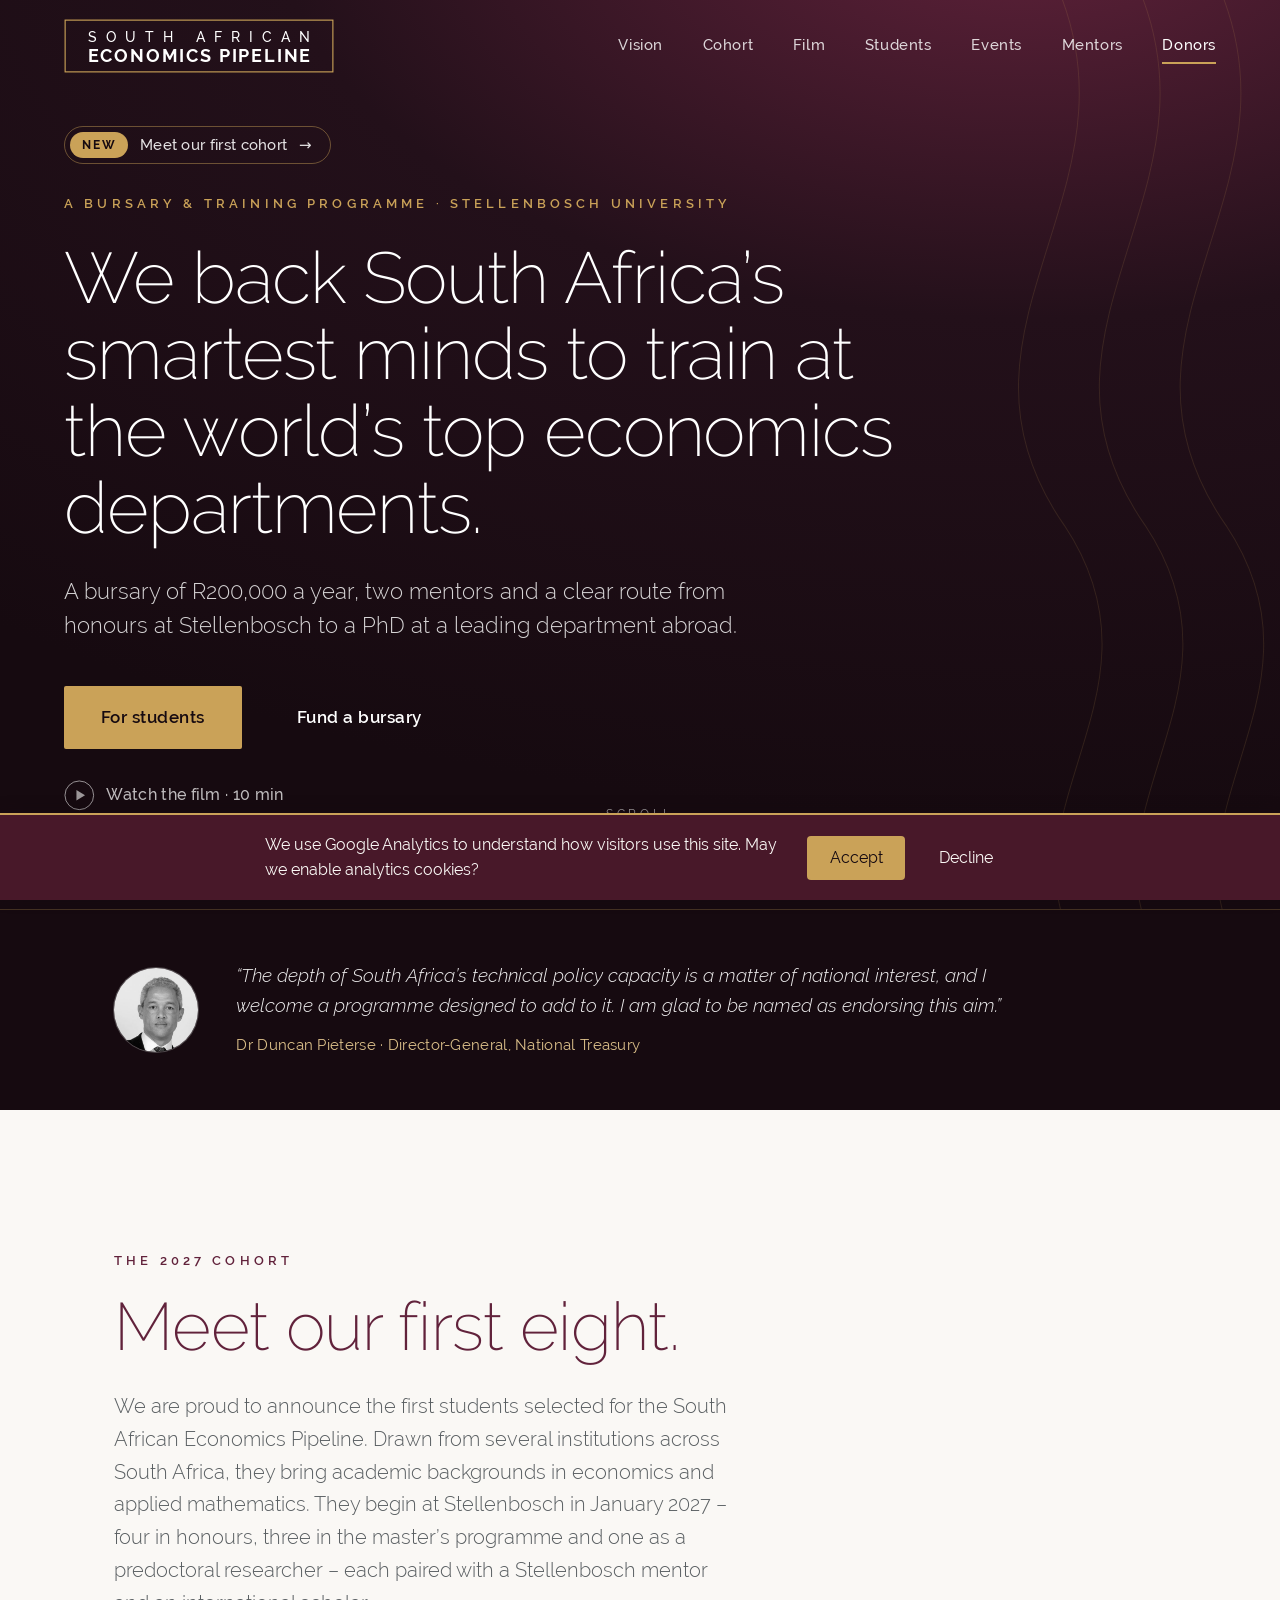
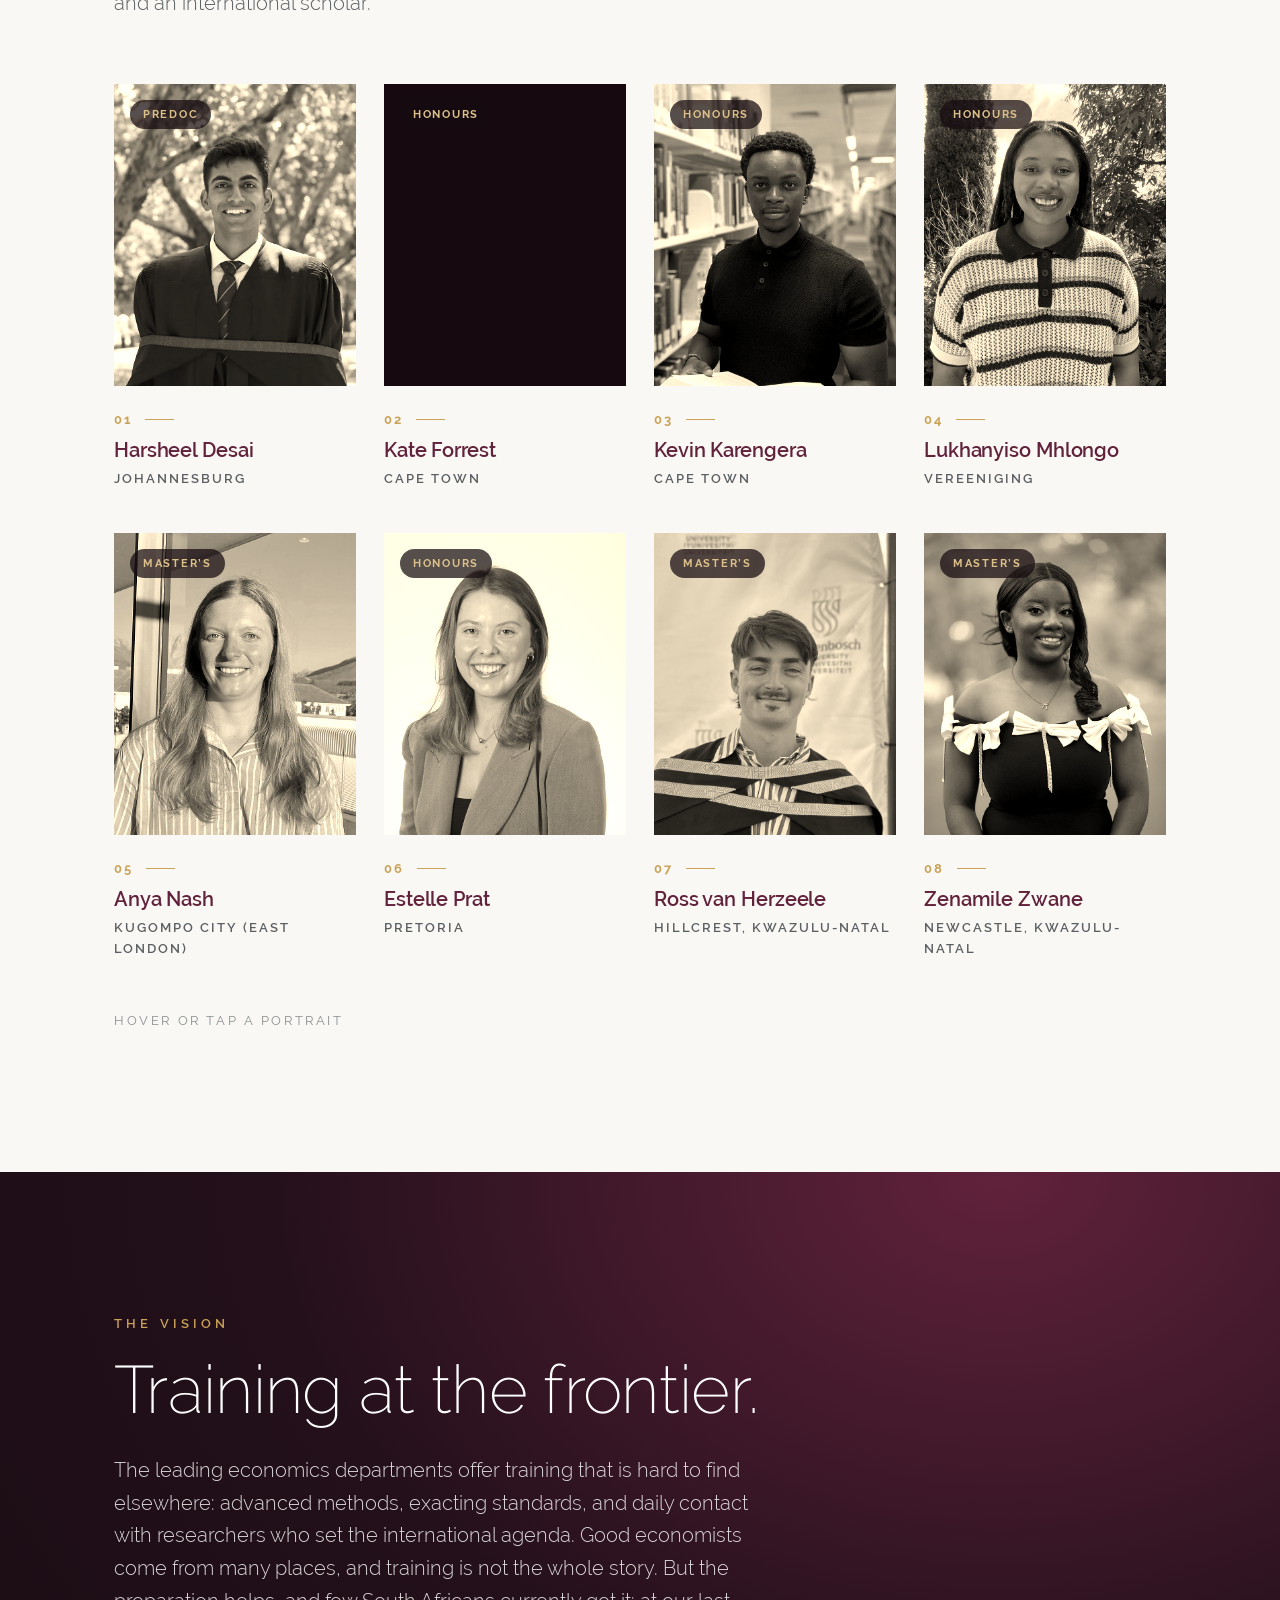
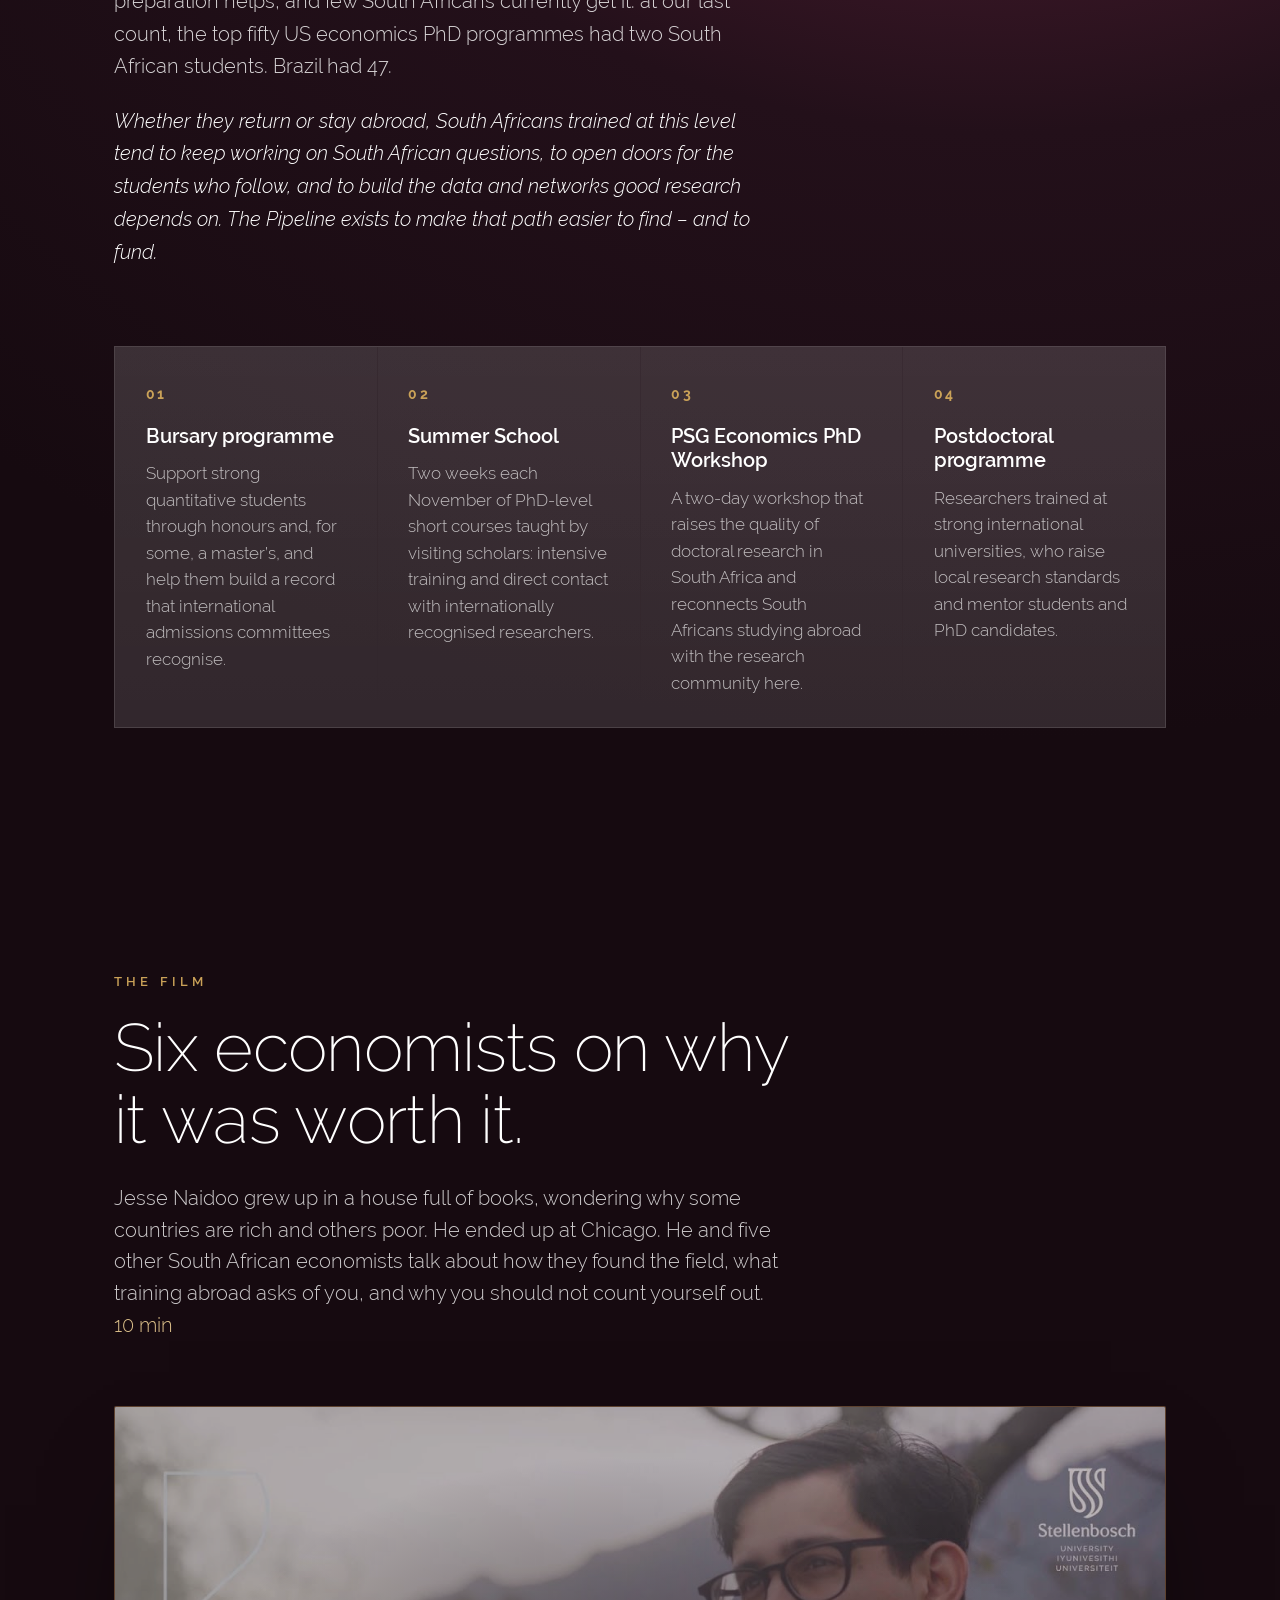
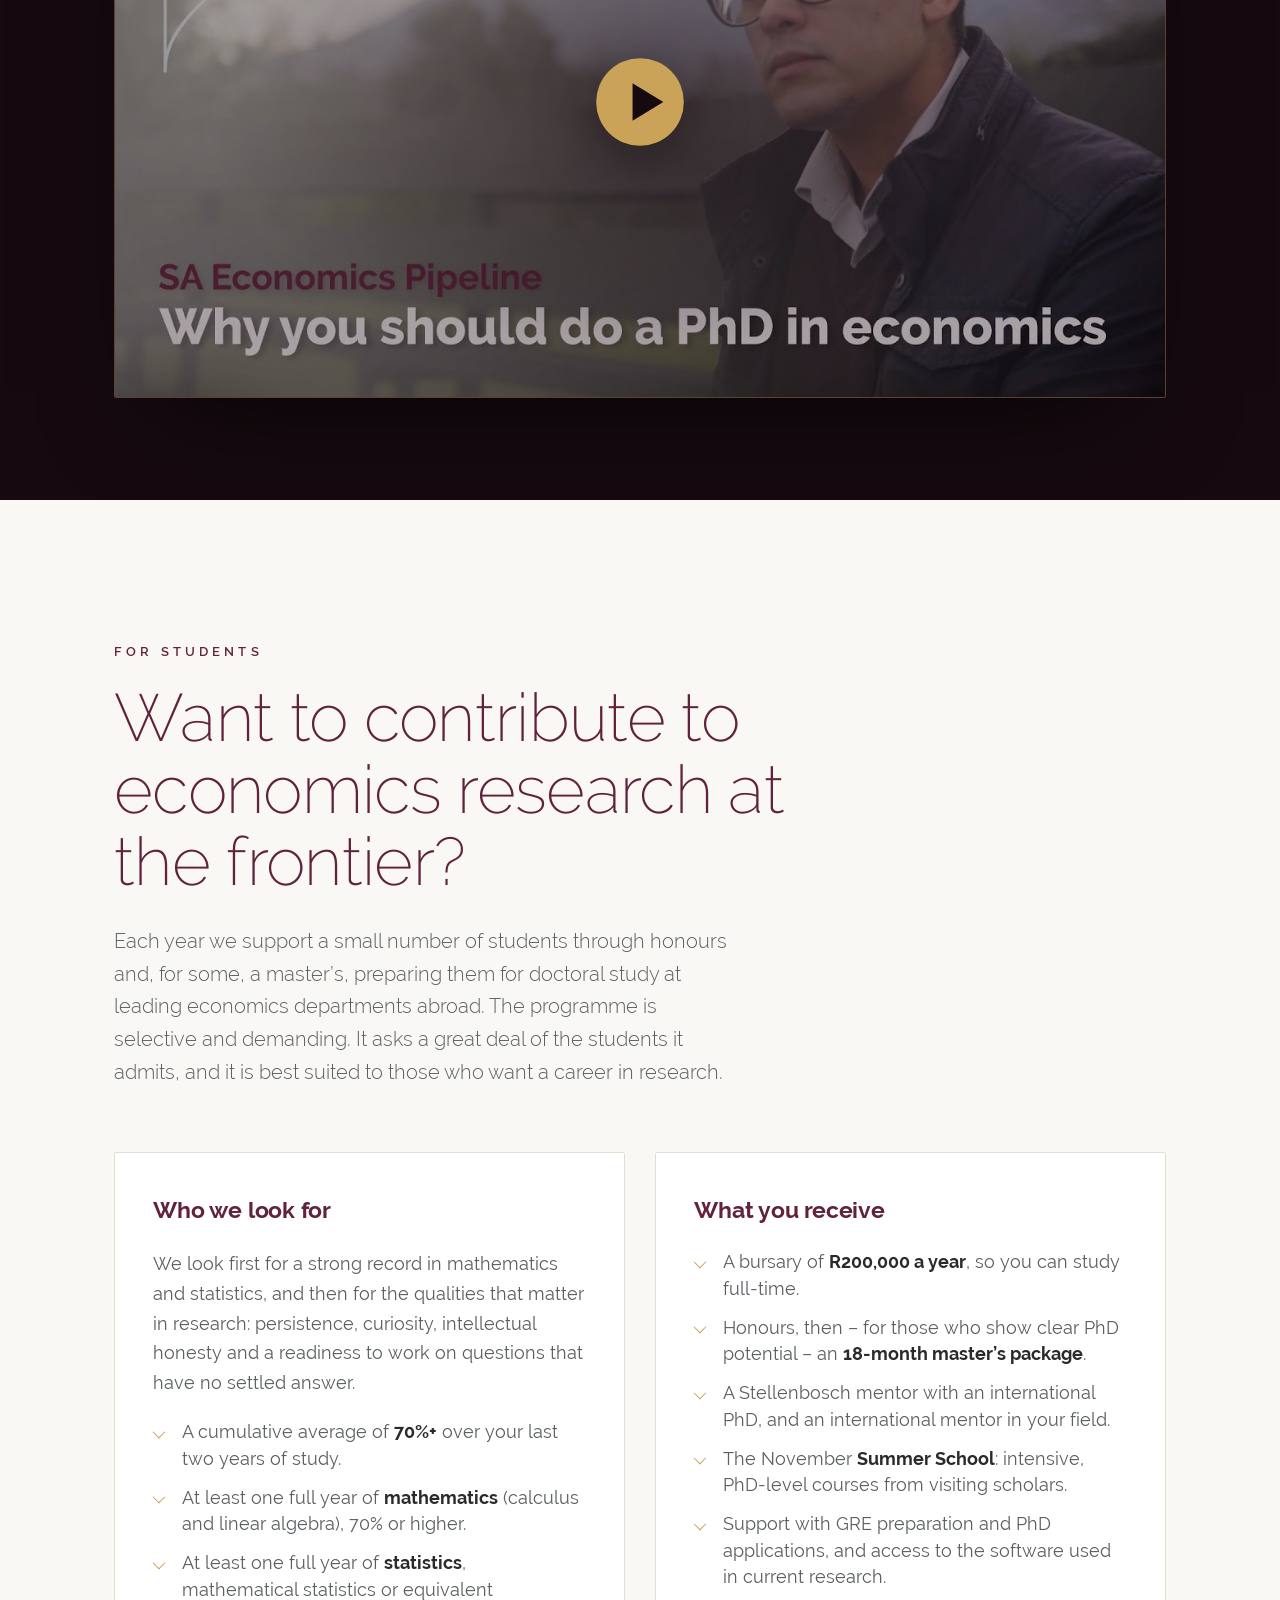
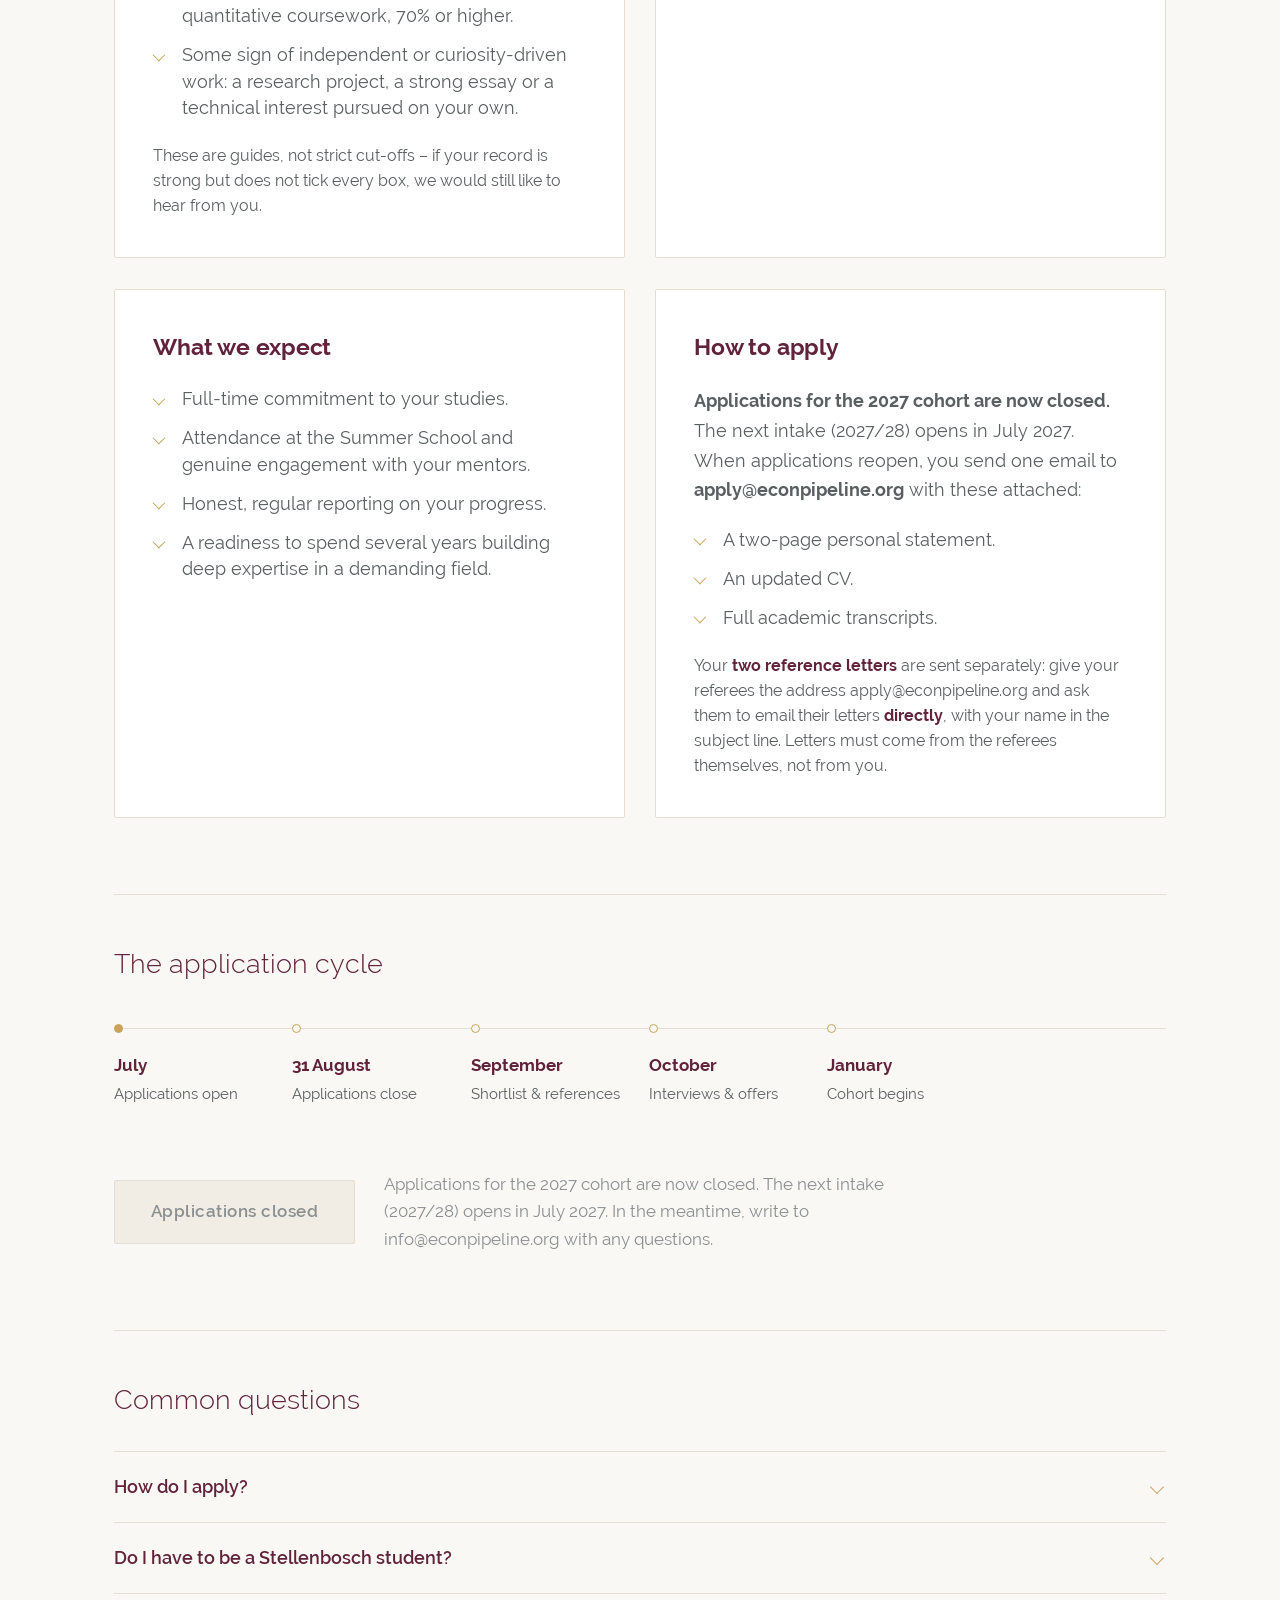
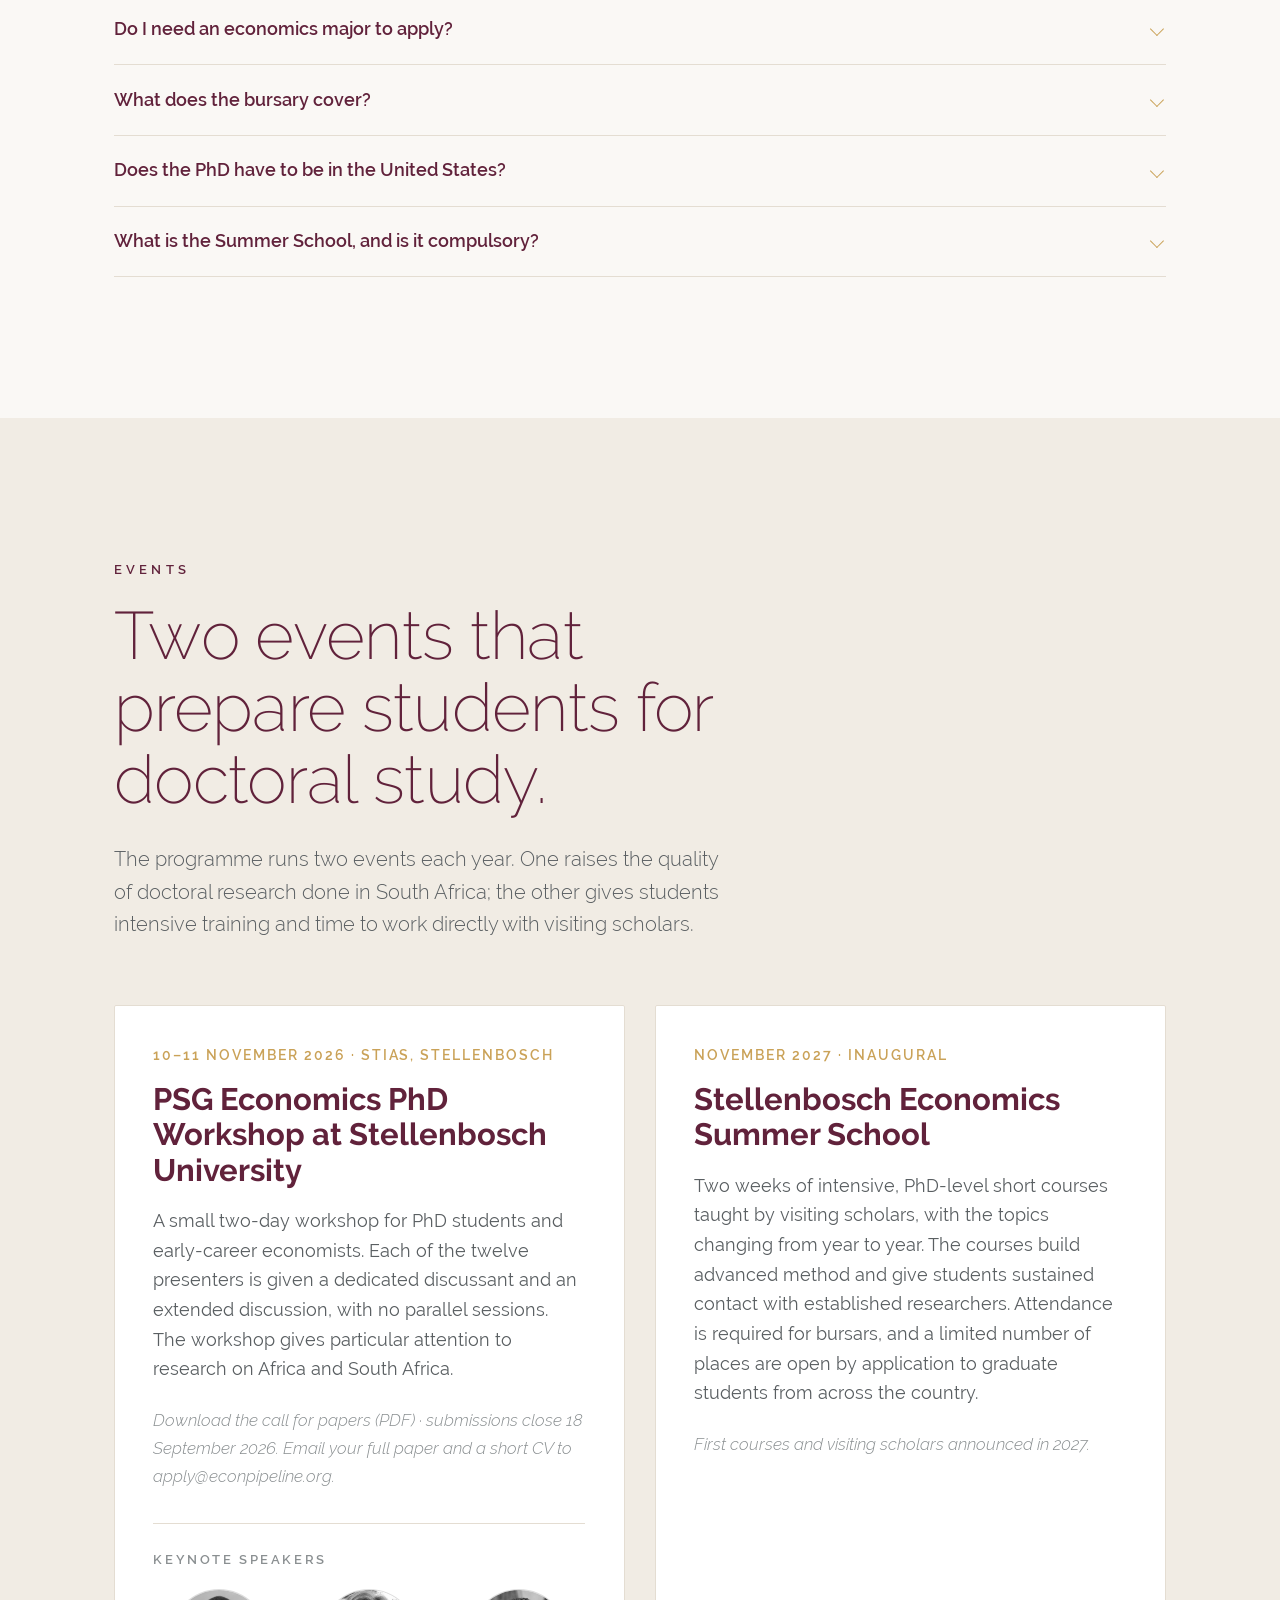
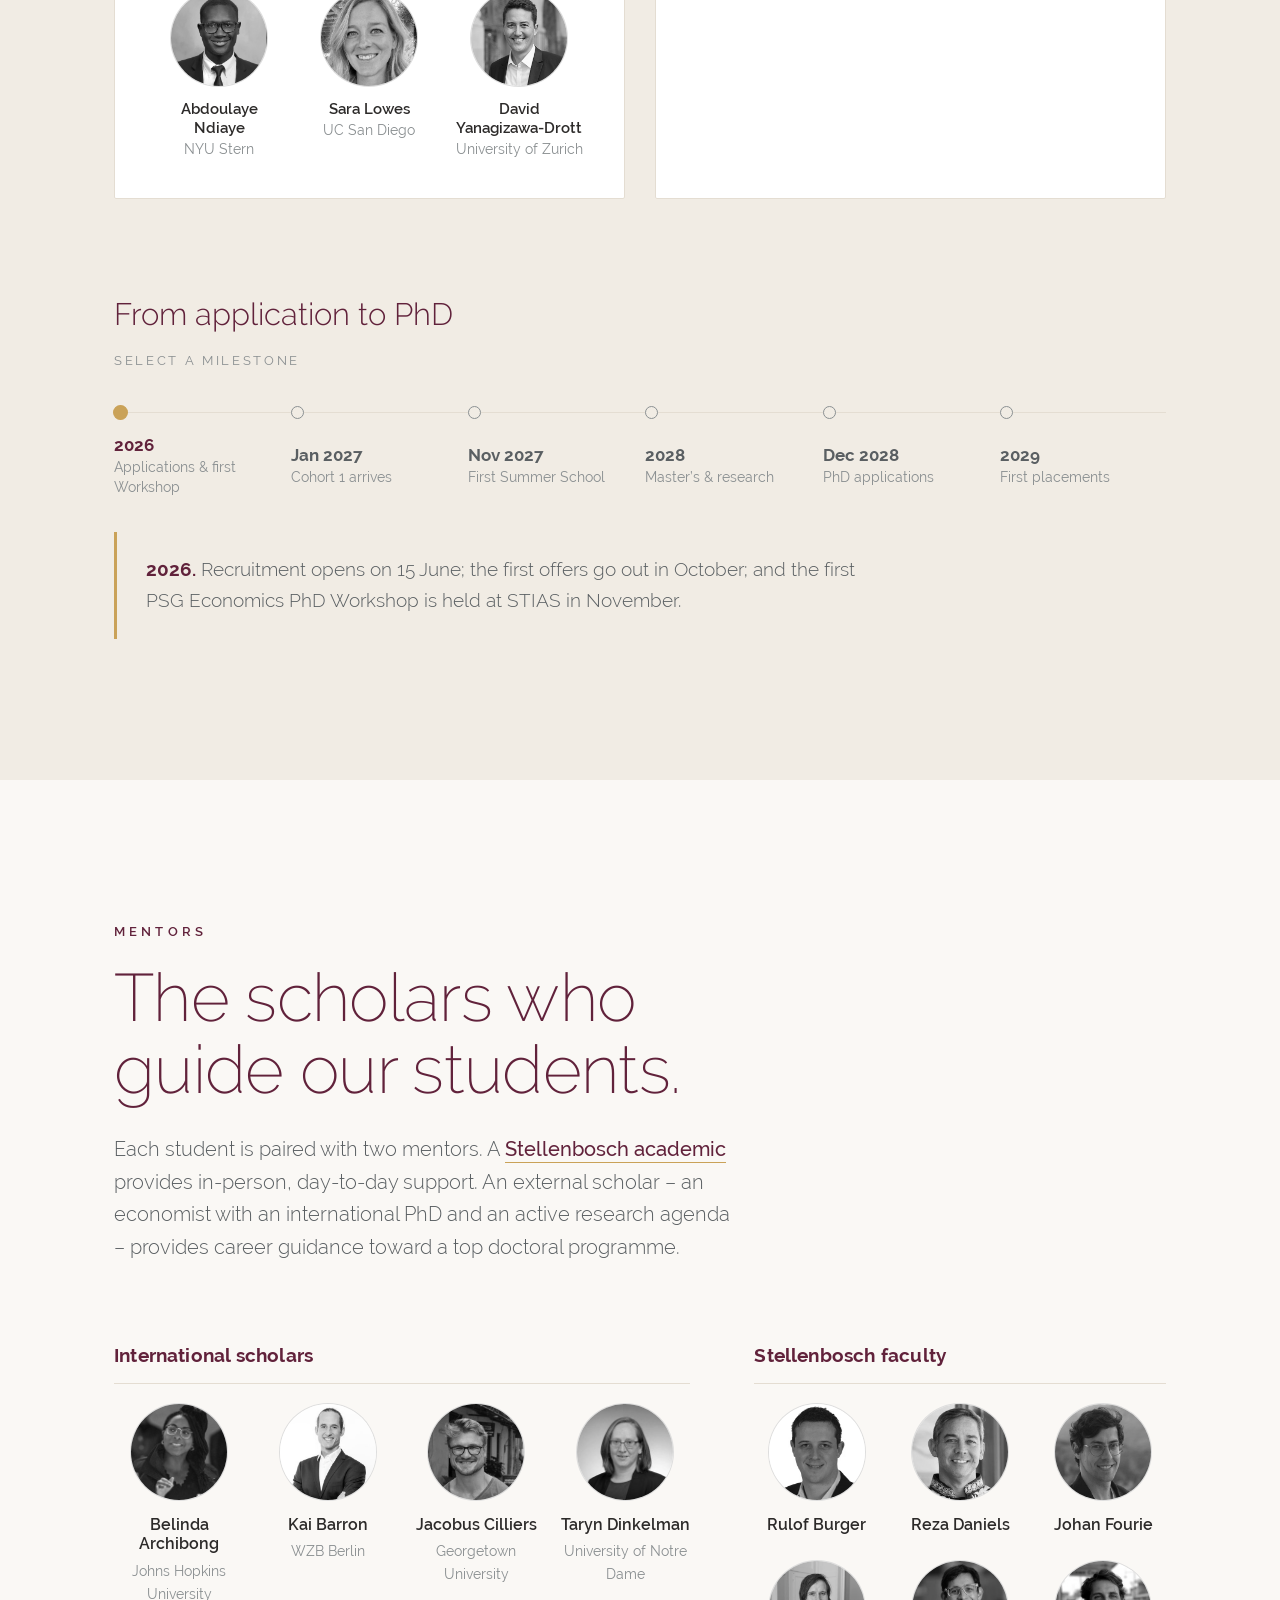
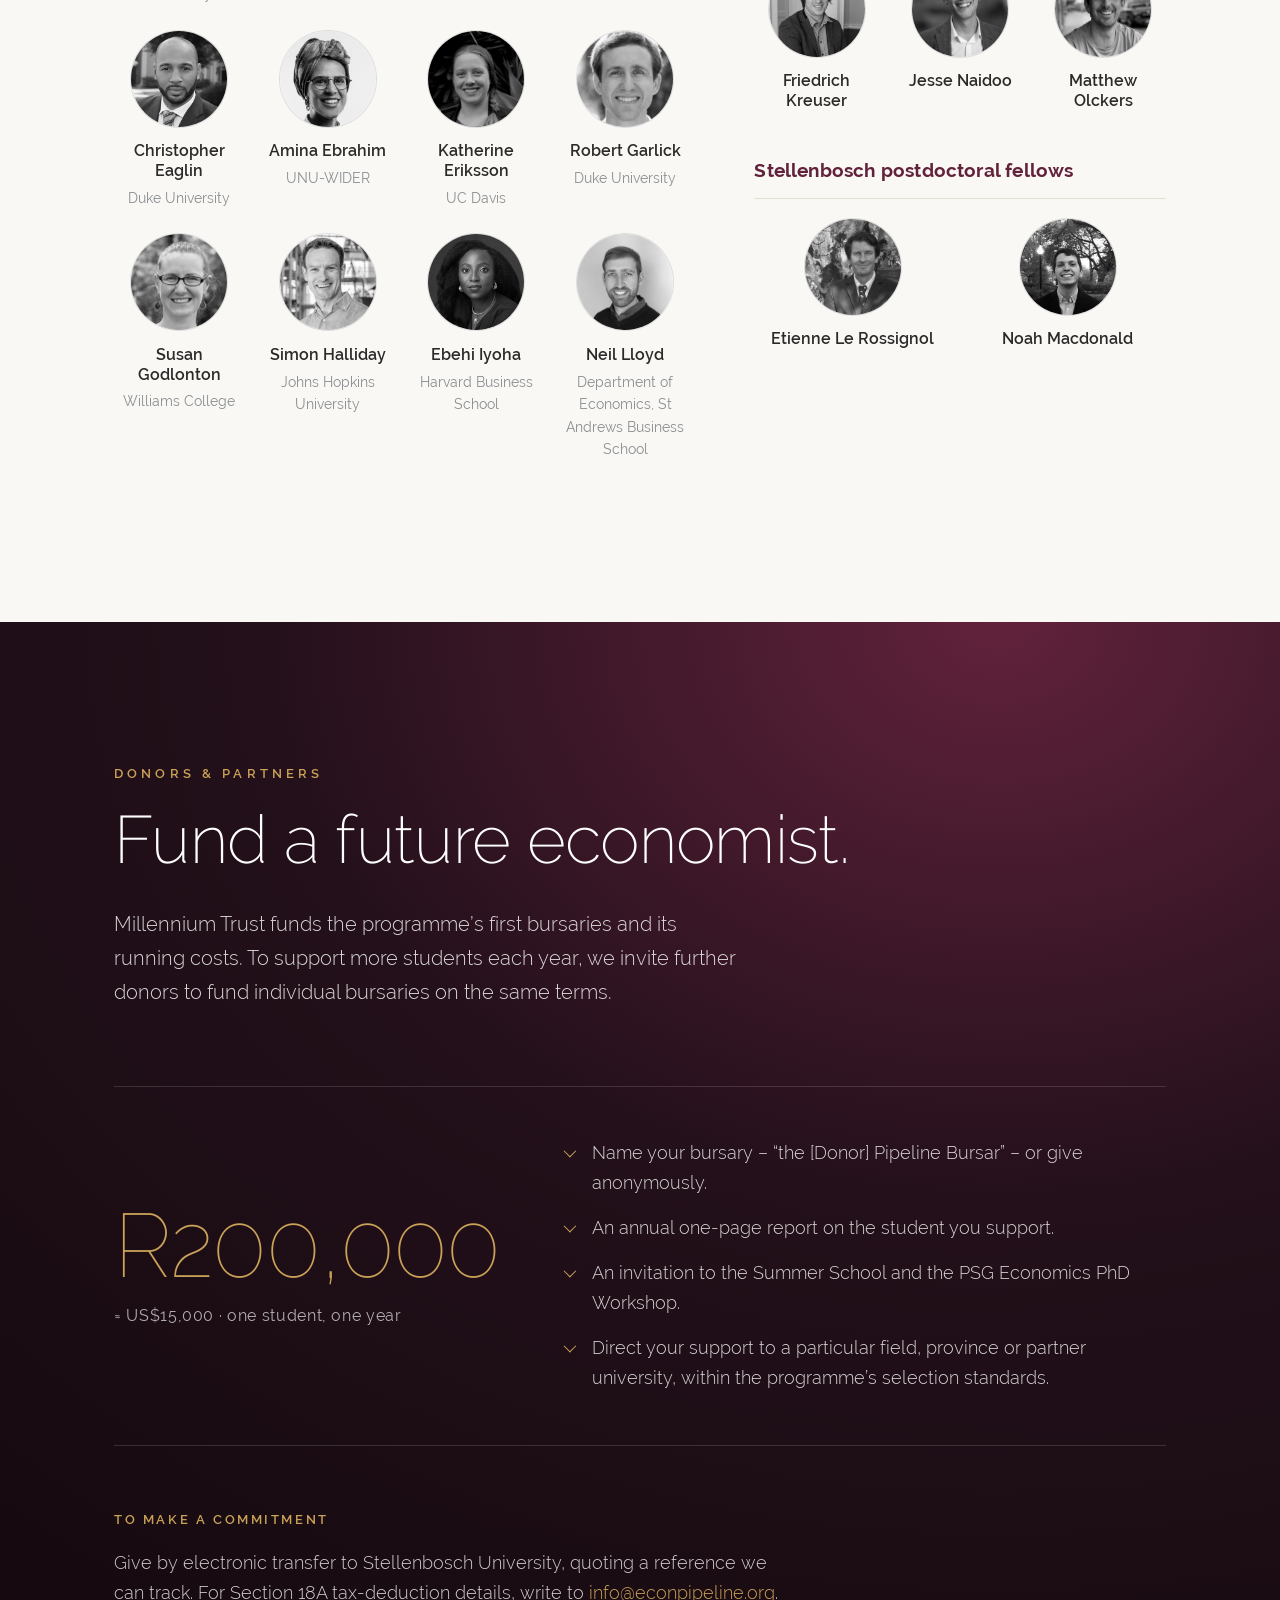
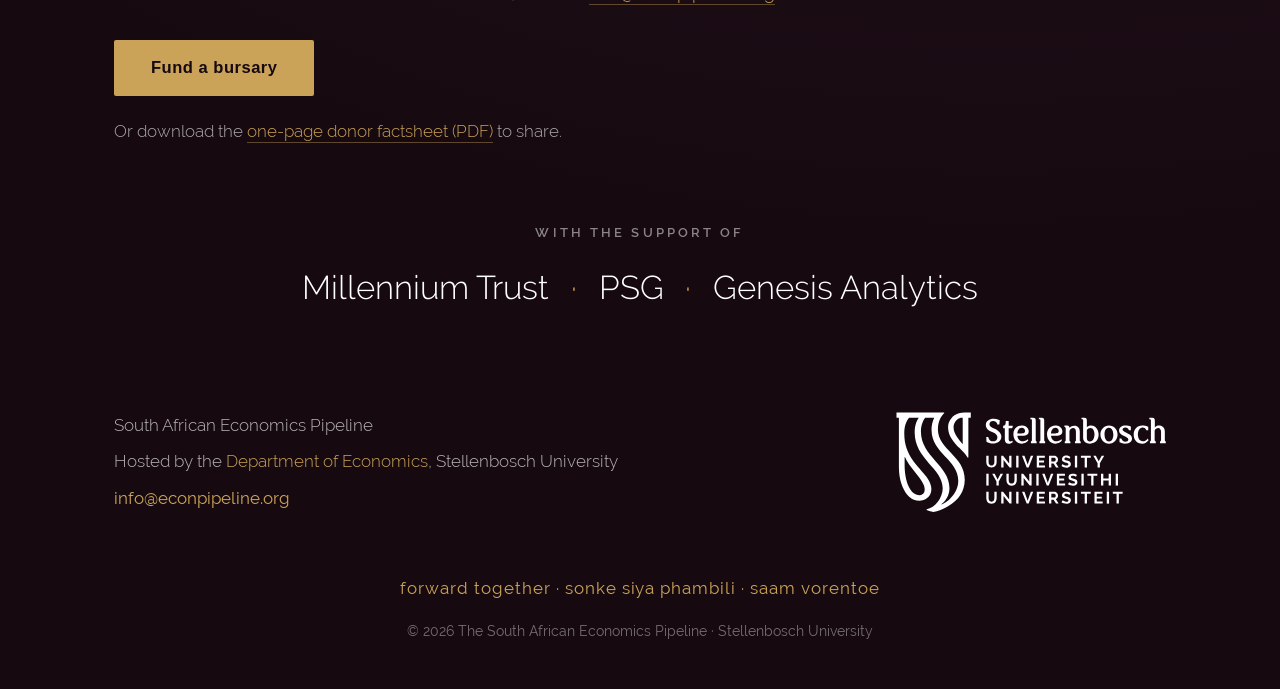
==== commit 182be778: "Merge pull request #7 from econpipeline/cohort-eight-sepia-donors Add Van Herzeele and Mhlongo to co" ====
--- a/index.html
+++ b/index.html
@@ -156,23 +156,11 @@
       <li class="reveal">
         <button type="button" class="cohort__card" aria-expanded="false">
           <span class="cohort__frame">
-            <img src="assets/img/cohort/vanherzeele.jpg" alt="Ross van Herzeele" width="720" height="900" loading="lazy" decoding="async">
-            <span class="cohort__role">Master&rsquo;s</span>
-            <span class="cohort__fact">Came to economics from a law degree. Favourite economists: Milton Friedman and John Cochrane. Plays guitar and sings.</span>
-          </span>
-          <span class="cohort__no" aria-hidden="true">03</span>
-          <span class="cohort__name">Ross van Herzeele</span>
-          <span class="cohort__from">Hillcrest, KwaZulu-Natal</span>
-        </button>
-      </li>
-      <li class="reveal">
-        <button type="button" class="cohort__card" aria-expanded="false">
-          <span class="cohort__frame">
             <img src="assets/img/cohort/karengera.jpg" alt="Kevin Karengera" width="720" height="900" loading="lazy" decoding="async">
             <span class="cohort__role">Honours</span>
             <span class="cohort__fact">Plays chess blindfolded. Keynes is the favourite.</span>
           </span>
-          <span class="cohort__no" aria-hidden="true">04</span>
+          <span class="cohort__no" aria-hidden="true">03</span>
           <span class="cohort__name">Kevin Karengera</span>
           <span class="cohort__from">Cape Town</span>
         </button>
@@ -184,7 +172,7 @@
             <span class="cohort__role">Honours</span>
             <span class="cohort__fact">Studies economic science and computer science at Wits, and codes in Python, Java and C++. Grows fruit and vegetables, and makes pasta, cream cheese and ice cream from scratch.</span>
           </span>
-          <span class="cohort__no" aria-hidden="true">05</span>
+          <span class="cohort__no" aria-hidden="true">04</span>
           <span class="cohort__name">Lukhanyiso Mhlongo</span>
           <span class="cohort__from">Vereeniging</span>
         </button>
@@ -196,7 +184,7 @@
             <span class="cohort__role">Master&rsquo;s</span>
             <span class="cohort__fact">Favourite economist, for now: Lant Pritchett.</span>
           </span>
-          <span class="cohort__no" aria-hidden="true">06</span>
+          <span class="cohort__no" aria-hidden="true">05</span>
           <span class="cohort__name">Anya Nash</span>
           <span class="cohort__from">KuGompo City (East London)</span>
         </button>
@@ -208,9 +196,21 @@
             <span class="cohort__role">Honours</span>
             <span class="cohort__fact">A French teacher introduced her to Esther Duflo in high school, long before she knew she wanted to be an economist. She also knits her own sweaters.</span>
           </span>
-          <span class="cohort__no" aria-hidden="true">07</span>
+          <span class="cohort__no" aria-hidden="true">06</span>
           <span class="cohort__name">Estelle Prat</span>
           <span class="cohort__from">Pretoria</span>
+        </button>
+      </li>
+      <li class="reveal">
+        <button type="button" class="cohort__card" aria-expanded="false">
+          <span class="cohort__frame">
+            <img src="assets/img/cohort/vanherzeele.jpg" alt="Ross van Herzeele" width="720" height="900" loading="lazy" decoding="async">
+            <span class="cohort__role">Master&rsquo;s</span>
+            <span class="cohort__fact">Came to economics from a law degree. Favourite economists: Milton Friedman and John Cochrane. Plays guitar and sings.</span>
+          </span>
+          <span class="cohort__no" aria-hidden="true">07</span>
+          <span class="cohort__name">Ross van Herzeele</span>
+          <span class="cohort__from">Hillcrest, KwaZulu-Natal</span>
         </button>
       </li>
       <li class="reveal">
@@ -644,7 +644,7 @@
     <div class="current-donors reveal">
       <p class="current-donors__label">With the support of</p>
       <div class="current-donors__names">
-        <span>Millennium Trust</span>
+        <a href="https://www.mtrust.co.za/" target="_blank" rel="noopener">Millennium Trust</a>
         <span class="dot" aria-hidden="true">&middot;</span>
         <a href="https://www.psg.co.za/" target="_blank" rel="noopener">PSG</a>
         <span class="dot" aria-hidden="true">&middot;</span>
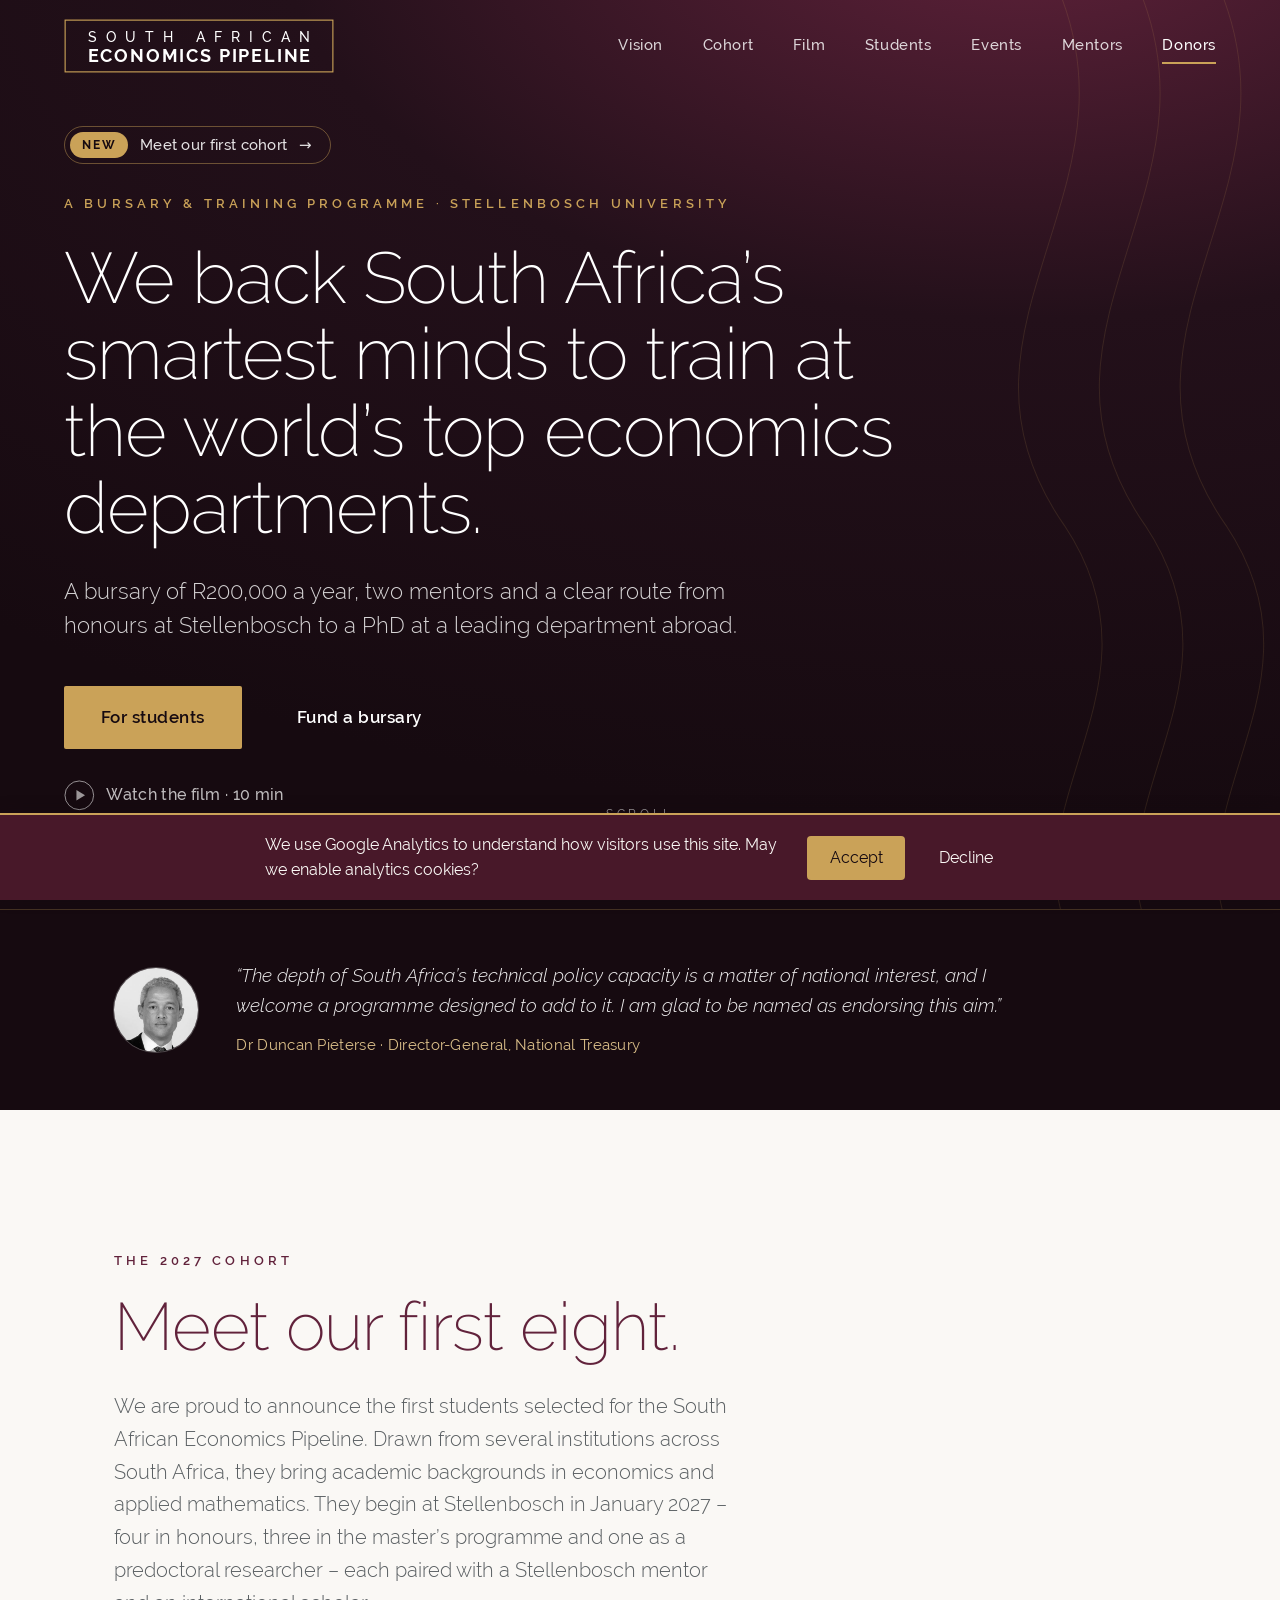
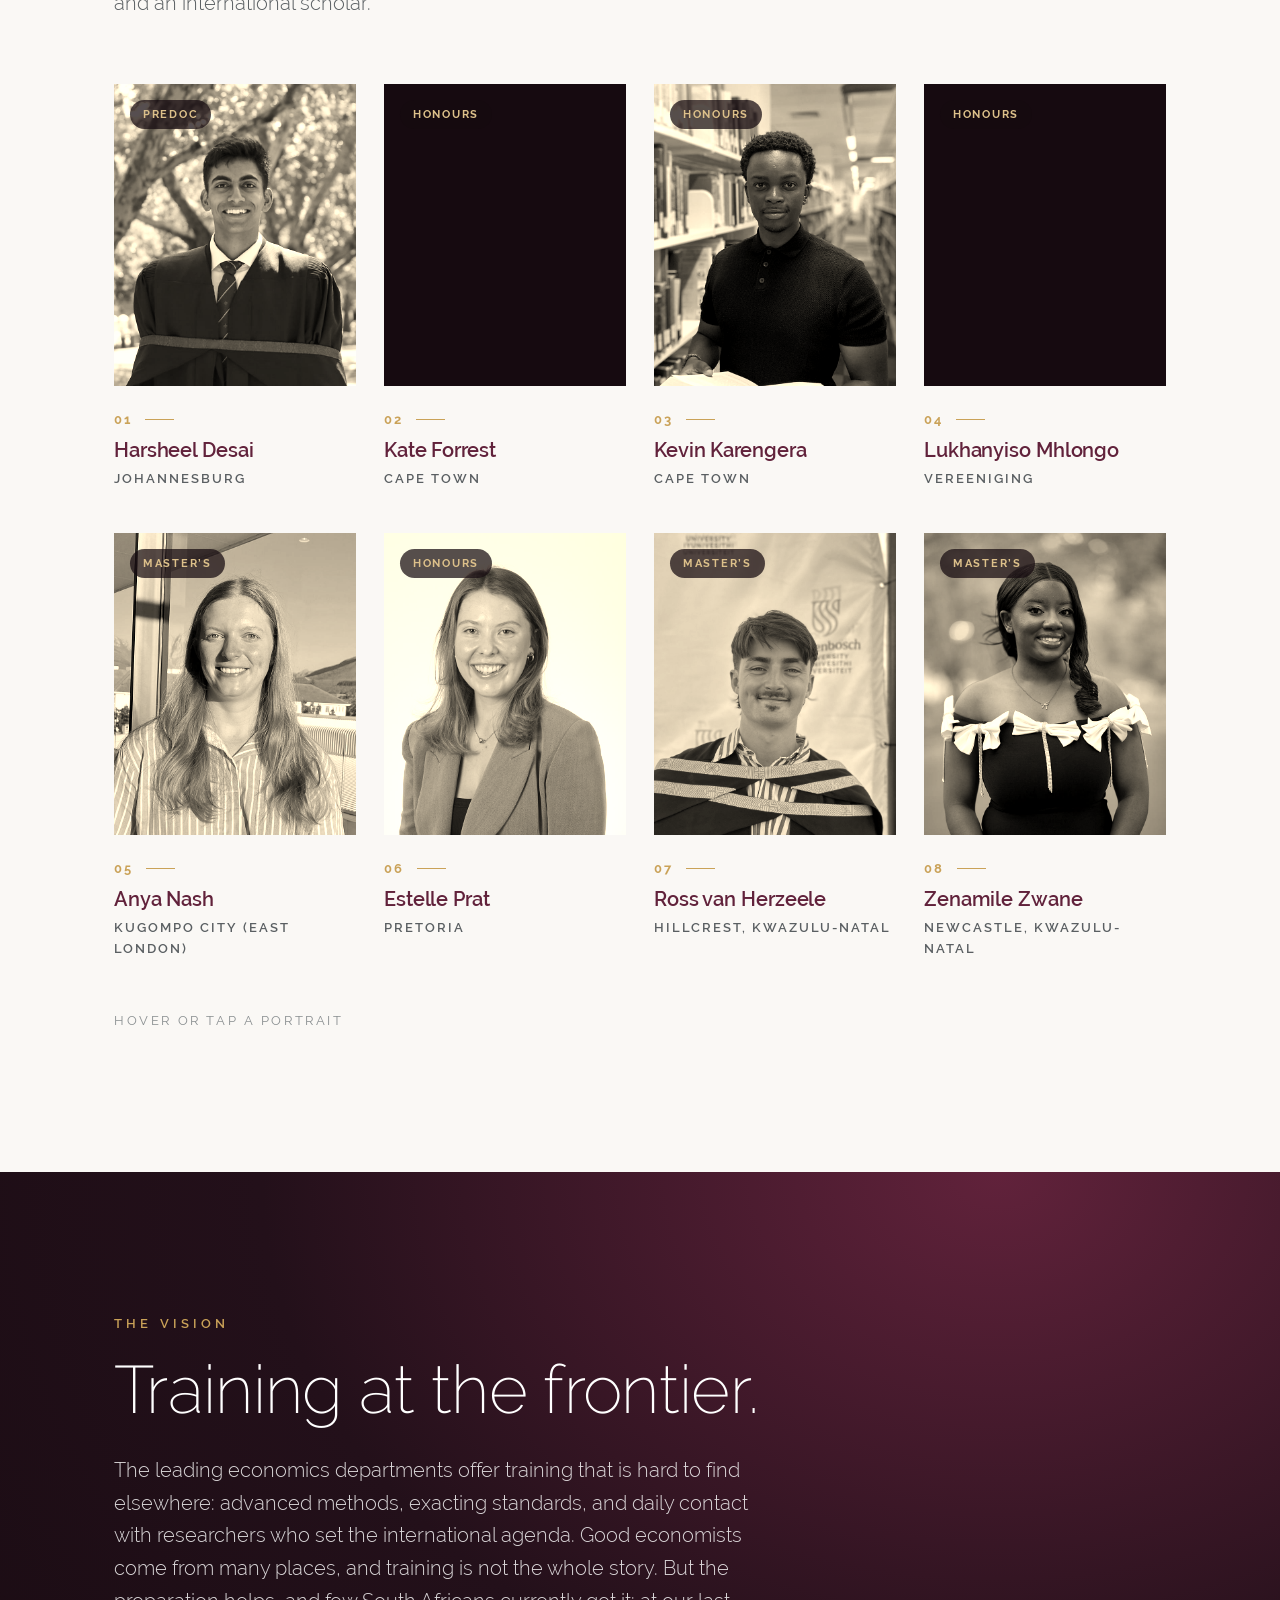
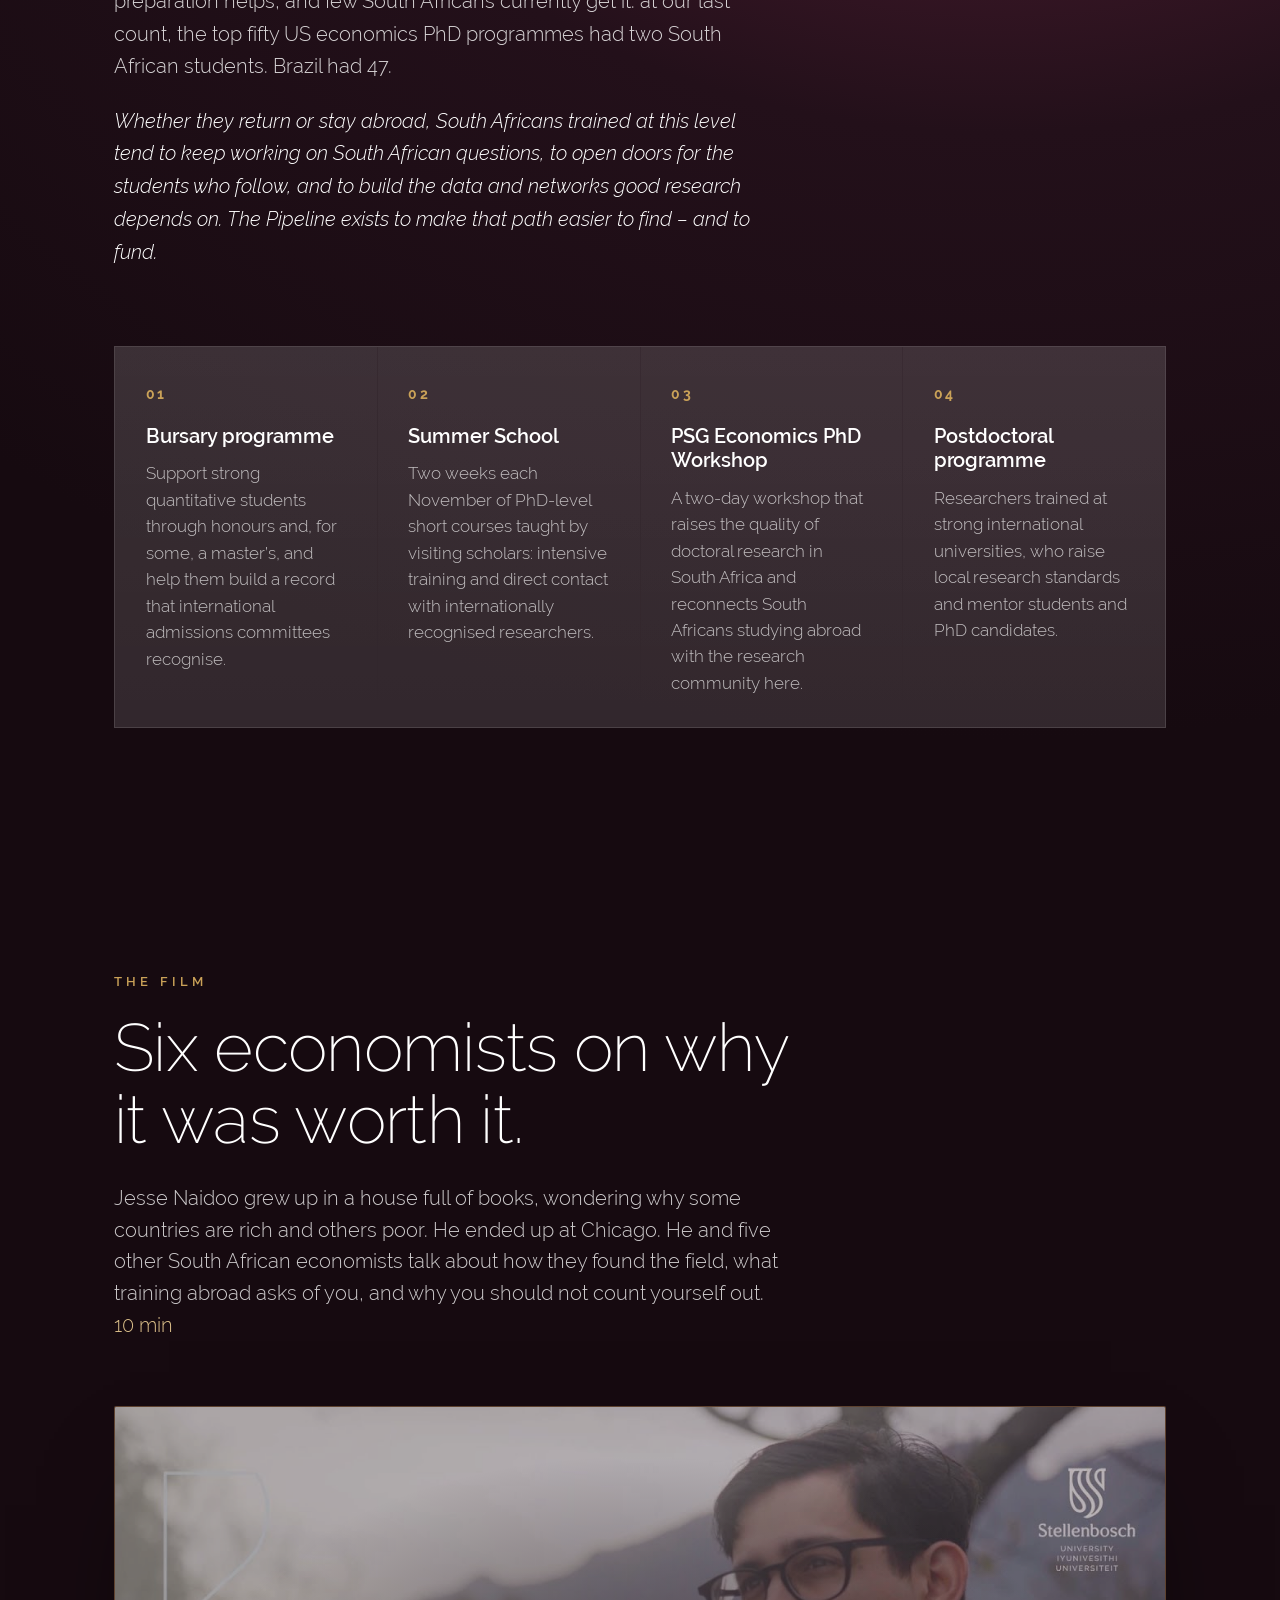
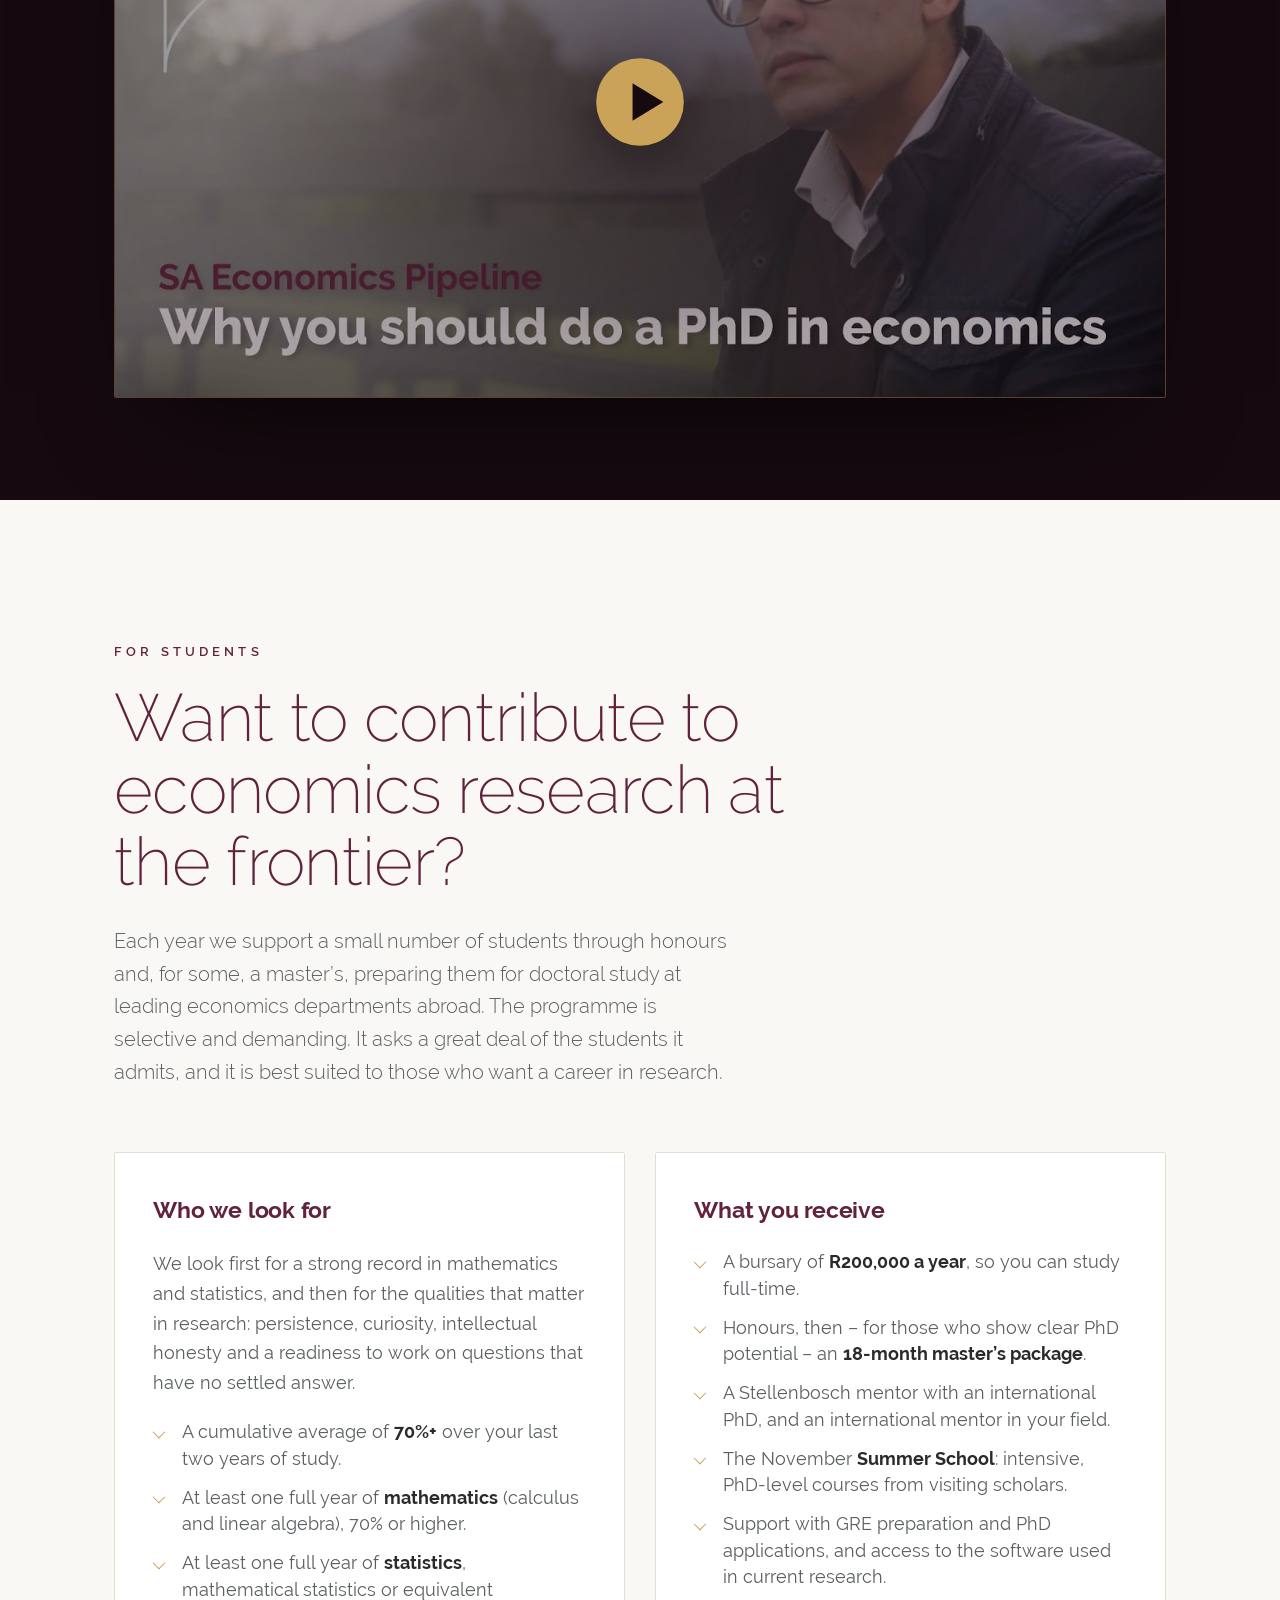
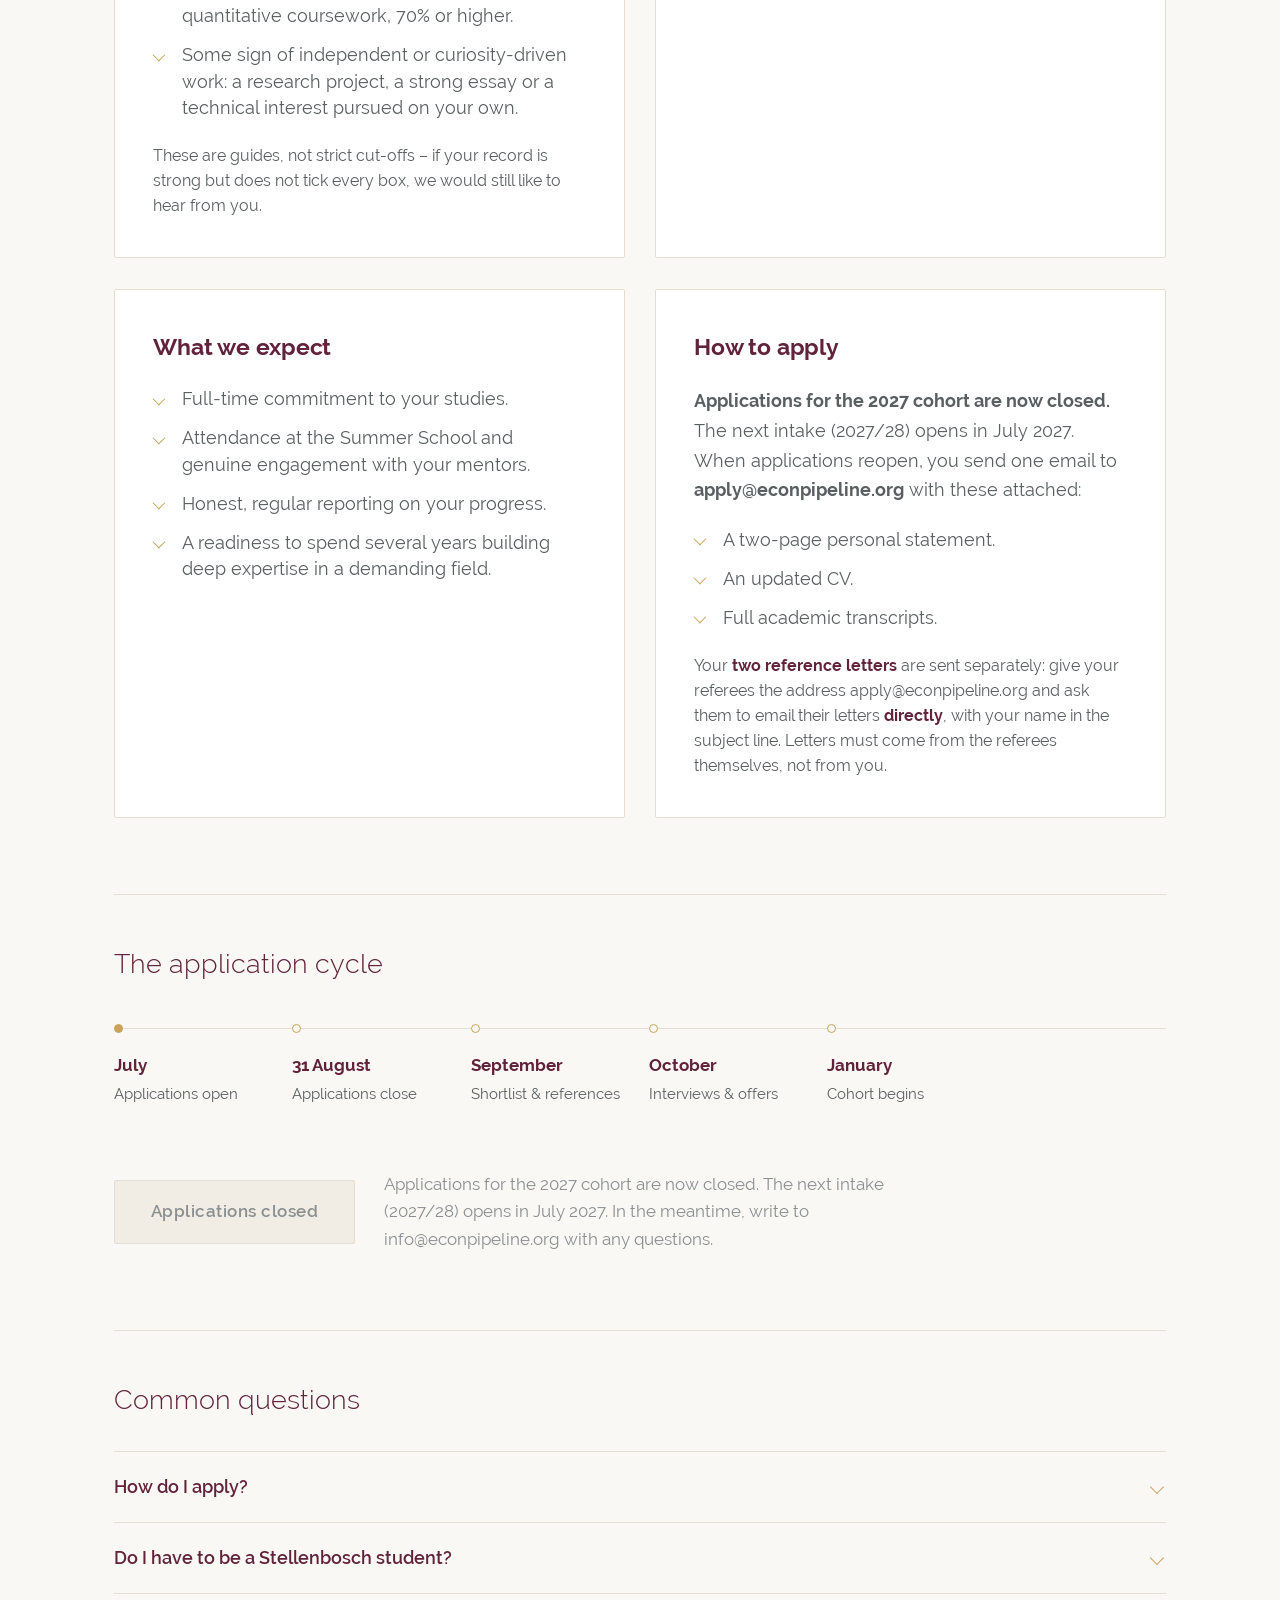
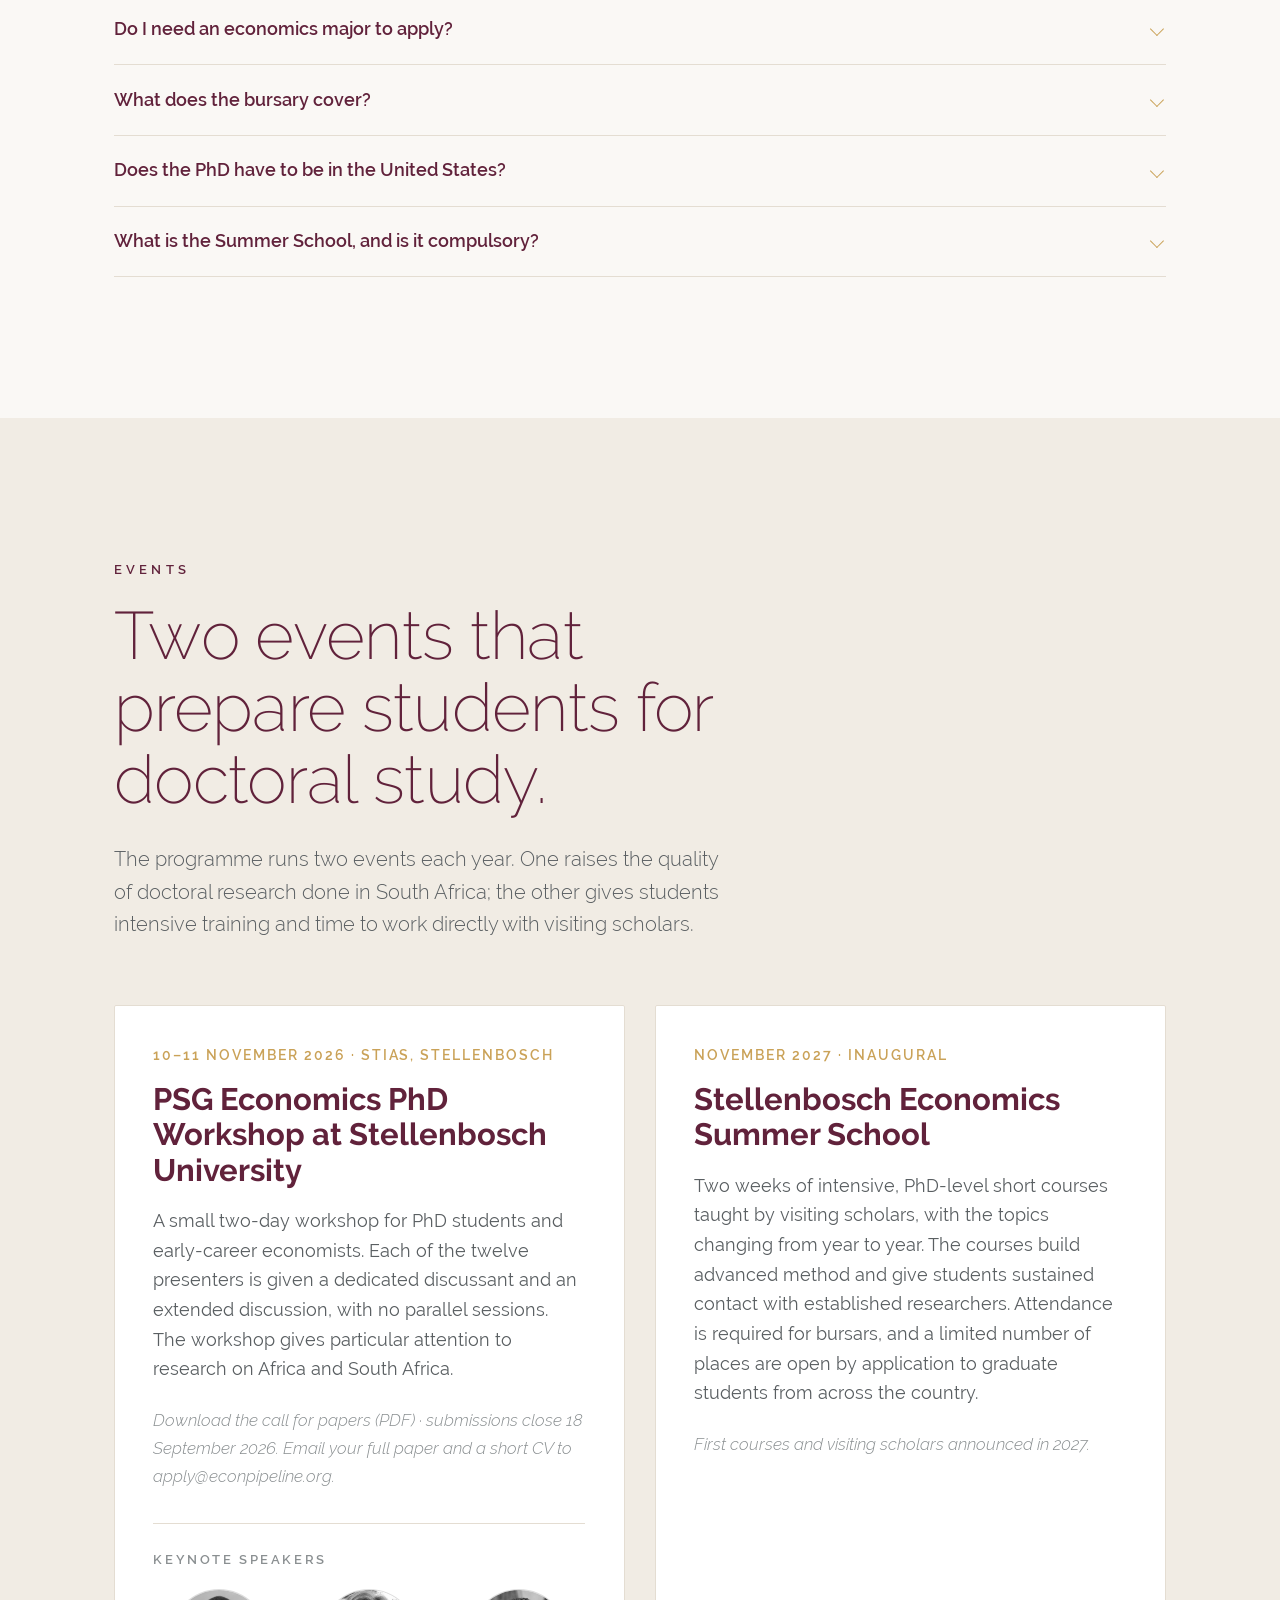
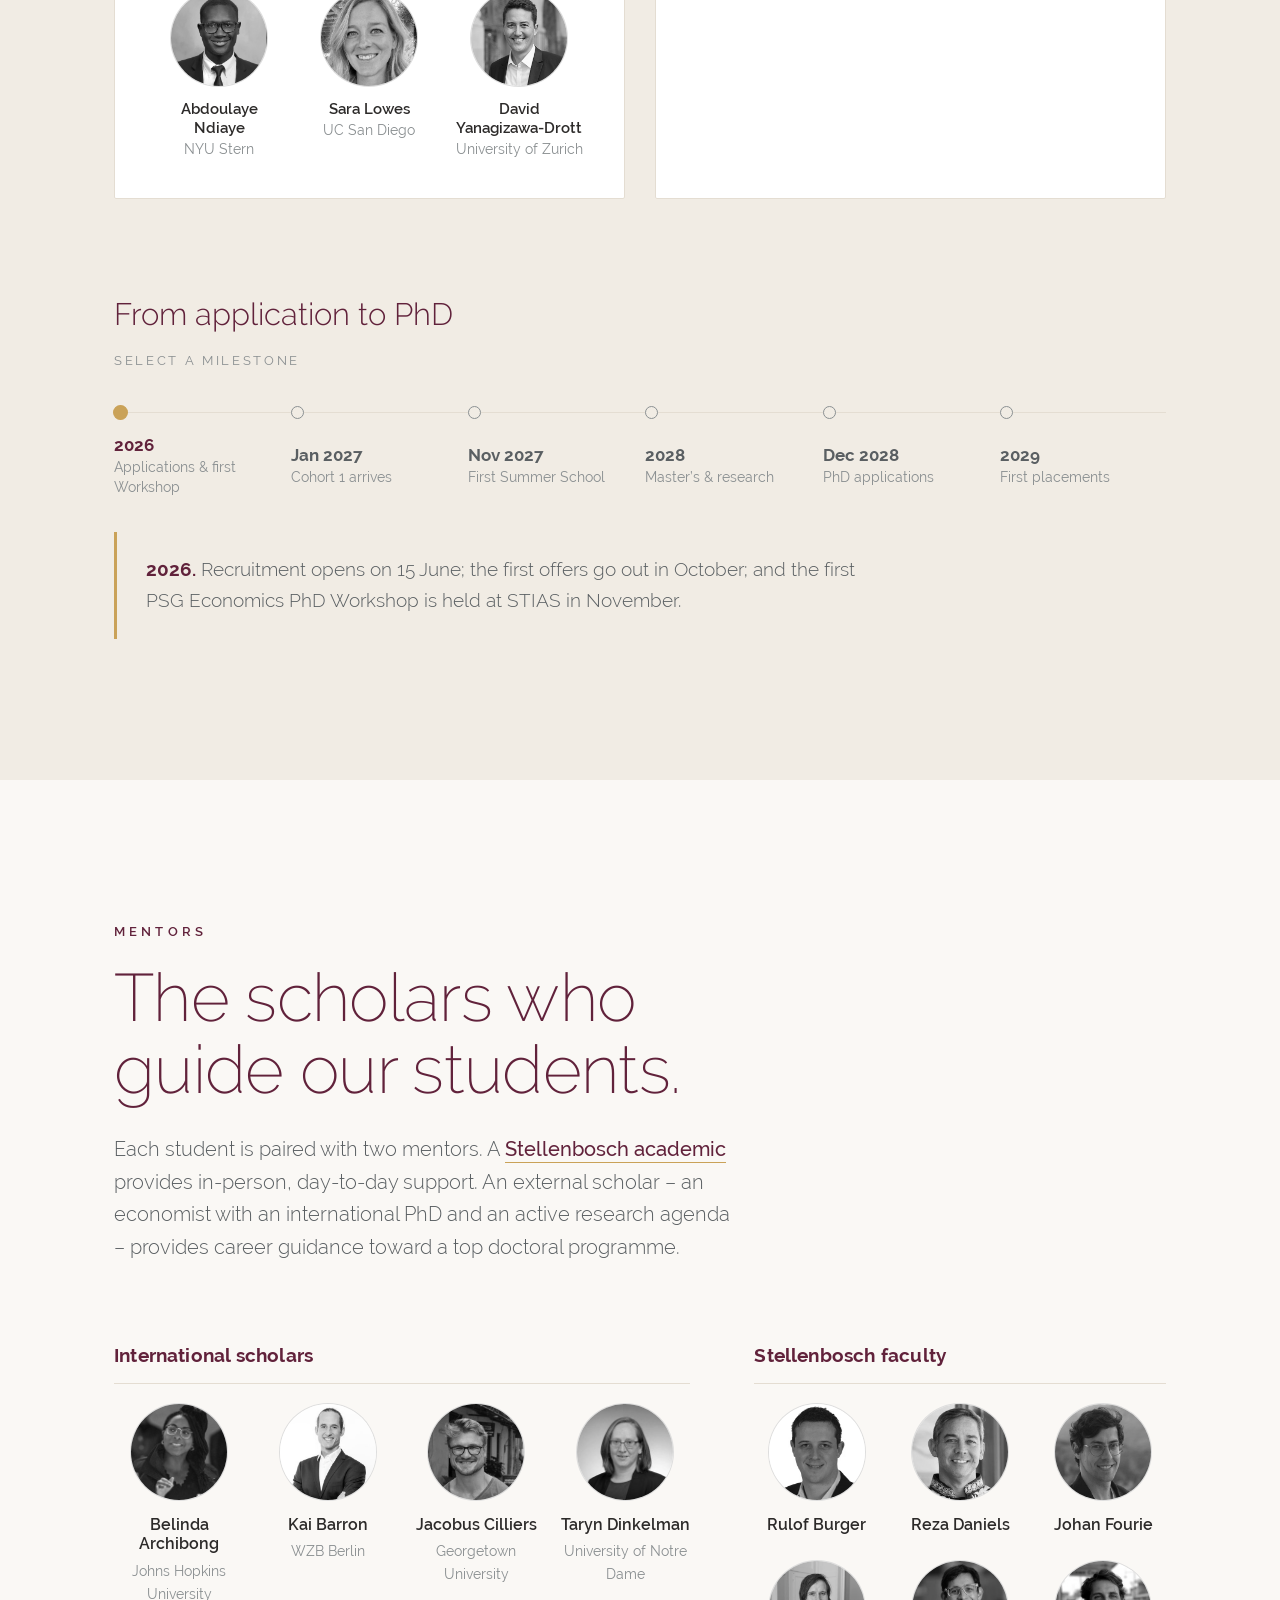
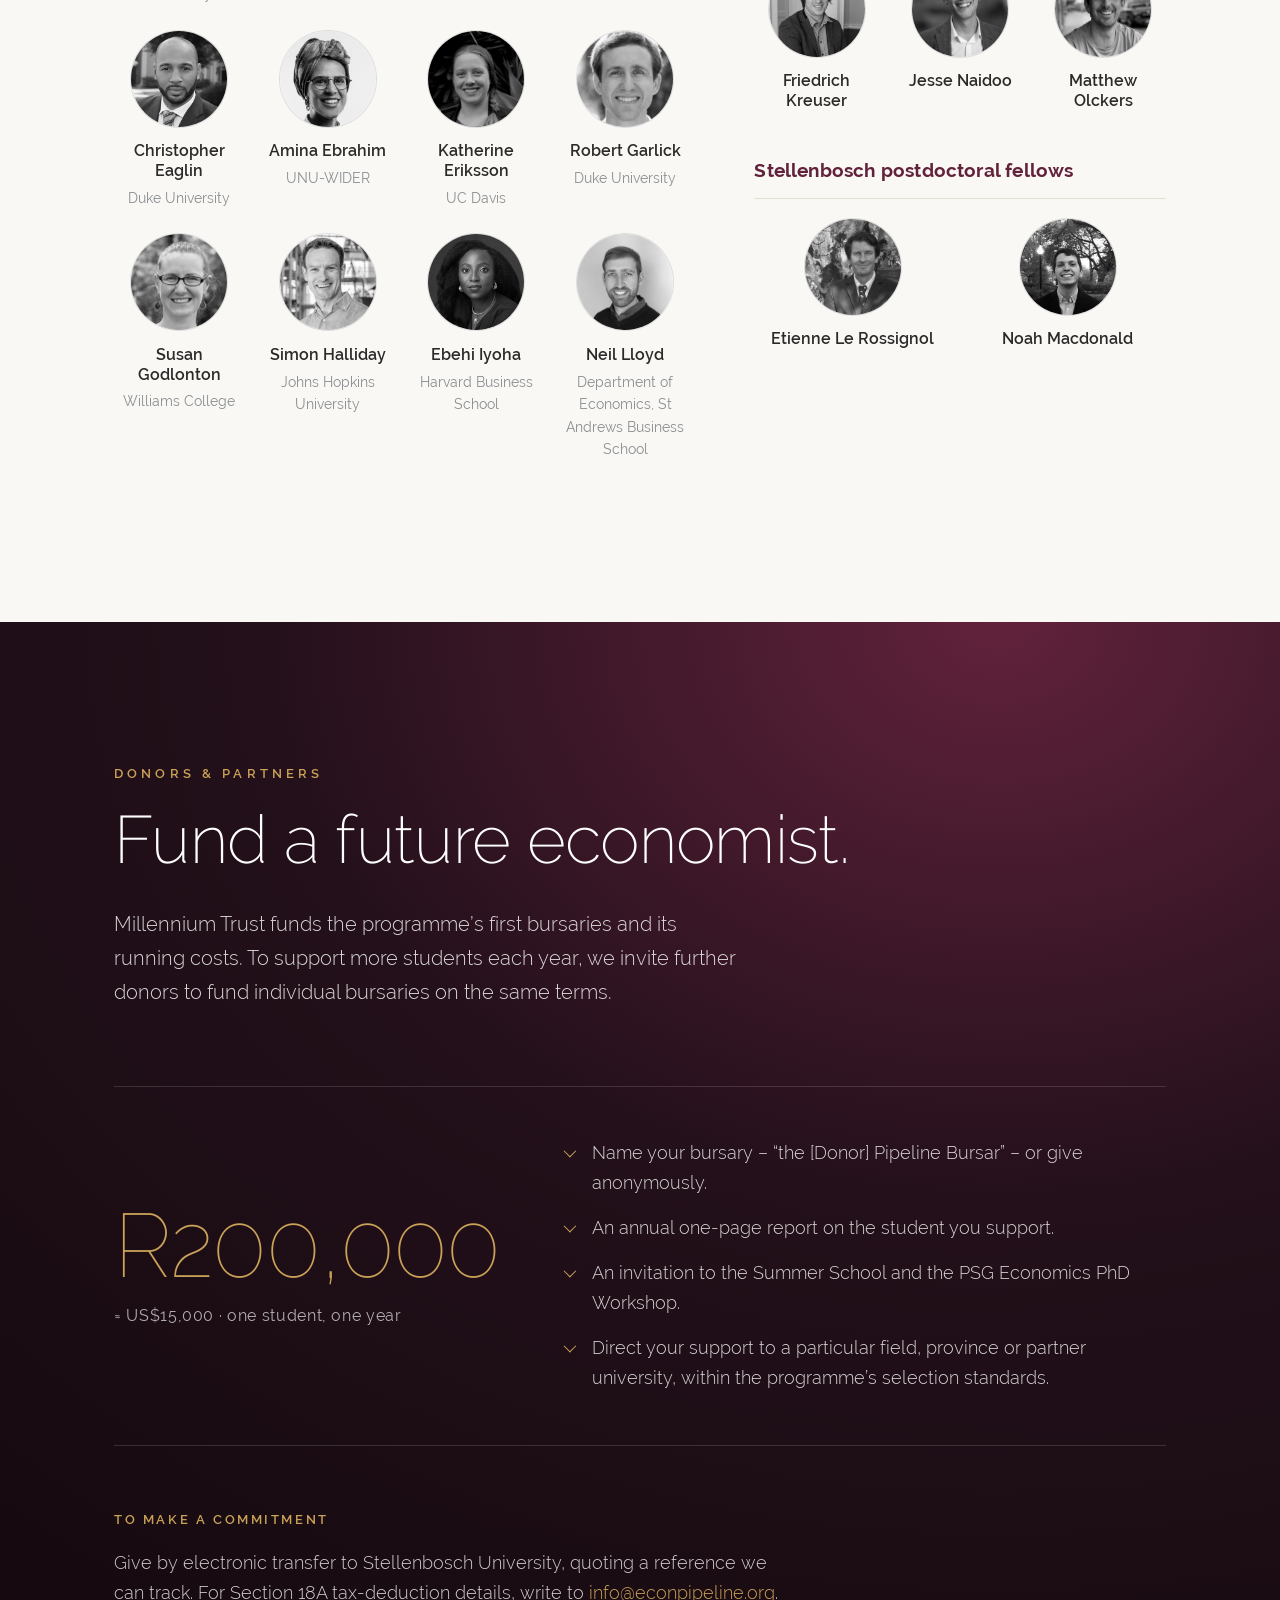
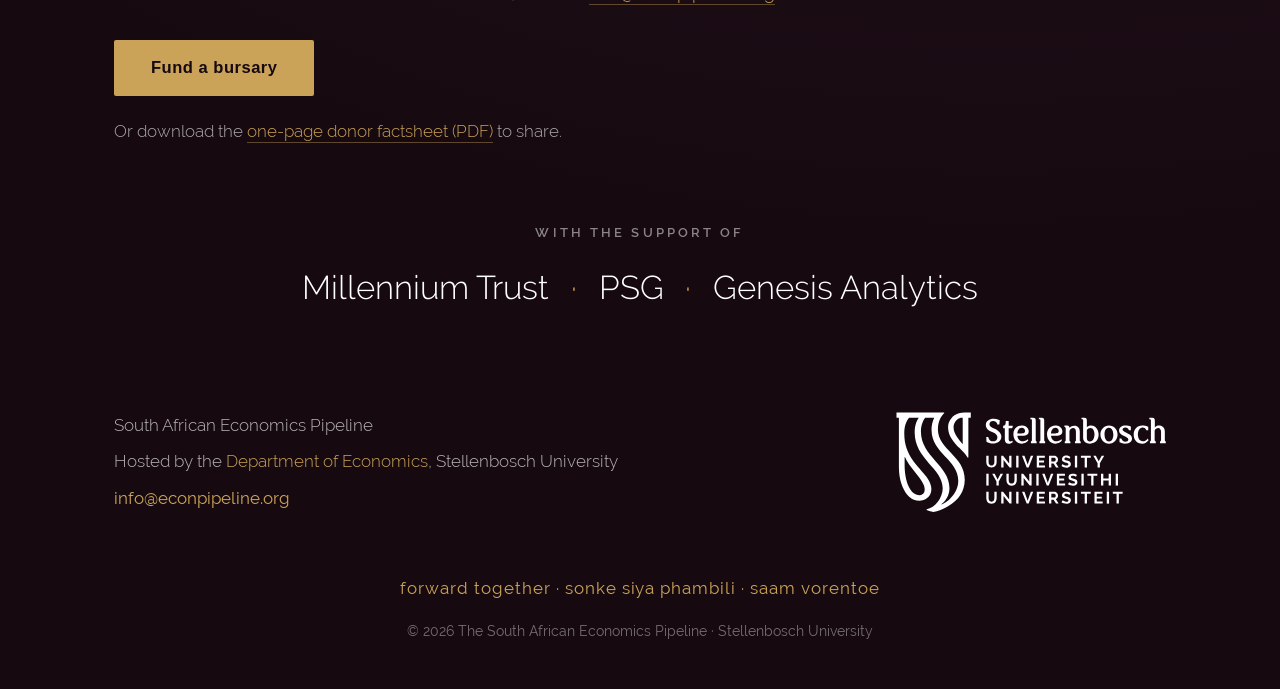
==== commit 7324cd92: "Trim Mhlongo's card: no current university, no cooking Co-Authored-By: Claude Opus 5.5 <noreply@anth" ====
--- a/index.html
+++ b/index.html
@@ -170,7 +170,7 @@
           <span class="cohort__frame">
             <img src="assets/img/cohort/mhlongo.jpg" alt="Lukhanyiso Mhlongo" width="720" height="900" loading="lazy" decoding="async">
             <span class="cohort__role">Honours</span>
-            <span class="cohort__fact">Studies economic science and computer science at Wits, and codes in Python, Java and C++. Grows fruit and vegetables, and makes pasta, cream cheese and ice cream from scratch.</span>
+            <span class="cohort__fact">Studied economic science and computer science, and codes in Python, Java and C++. Keeps a fruit and vegetable garden.</span>
           </span>
           <span class="cohort__no" aria-hidden="true">04</span>
           <span class="cohort__name">Lukhanyiso Mhlongo</span>
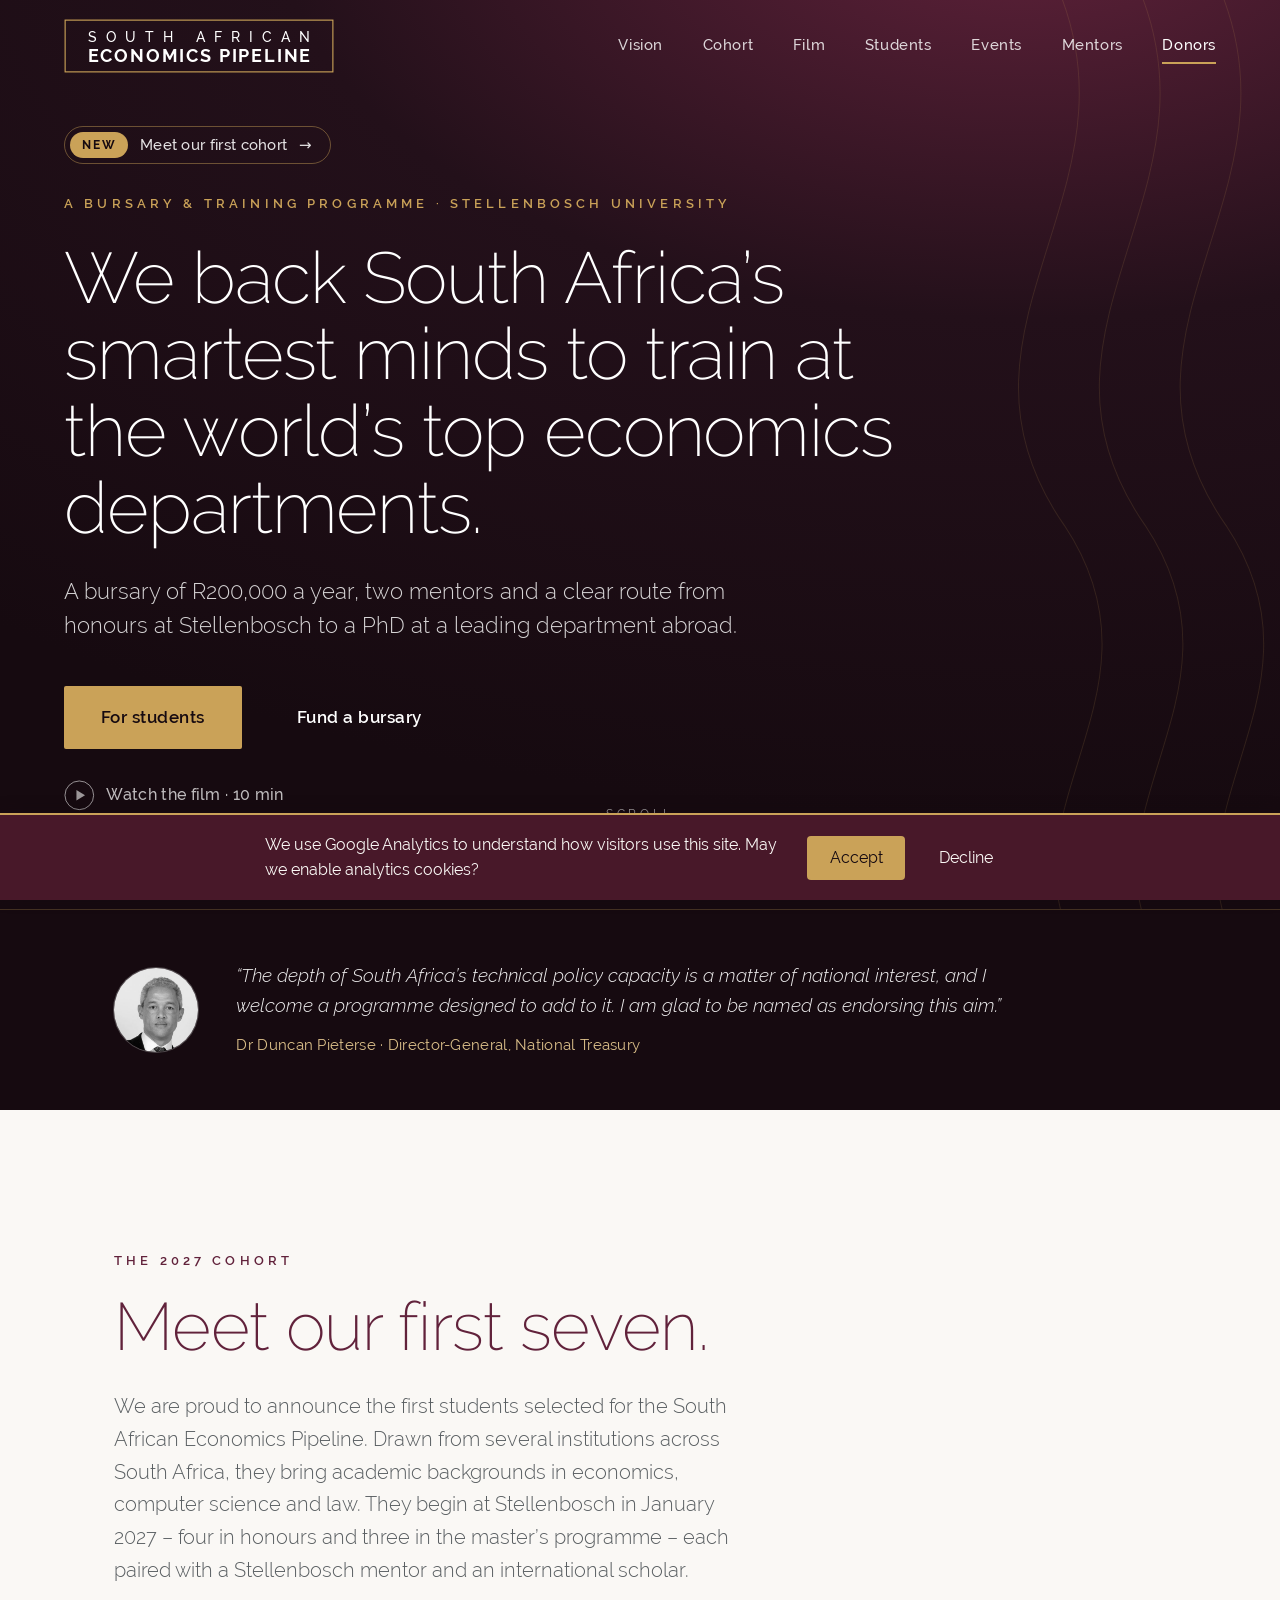
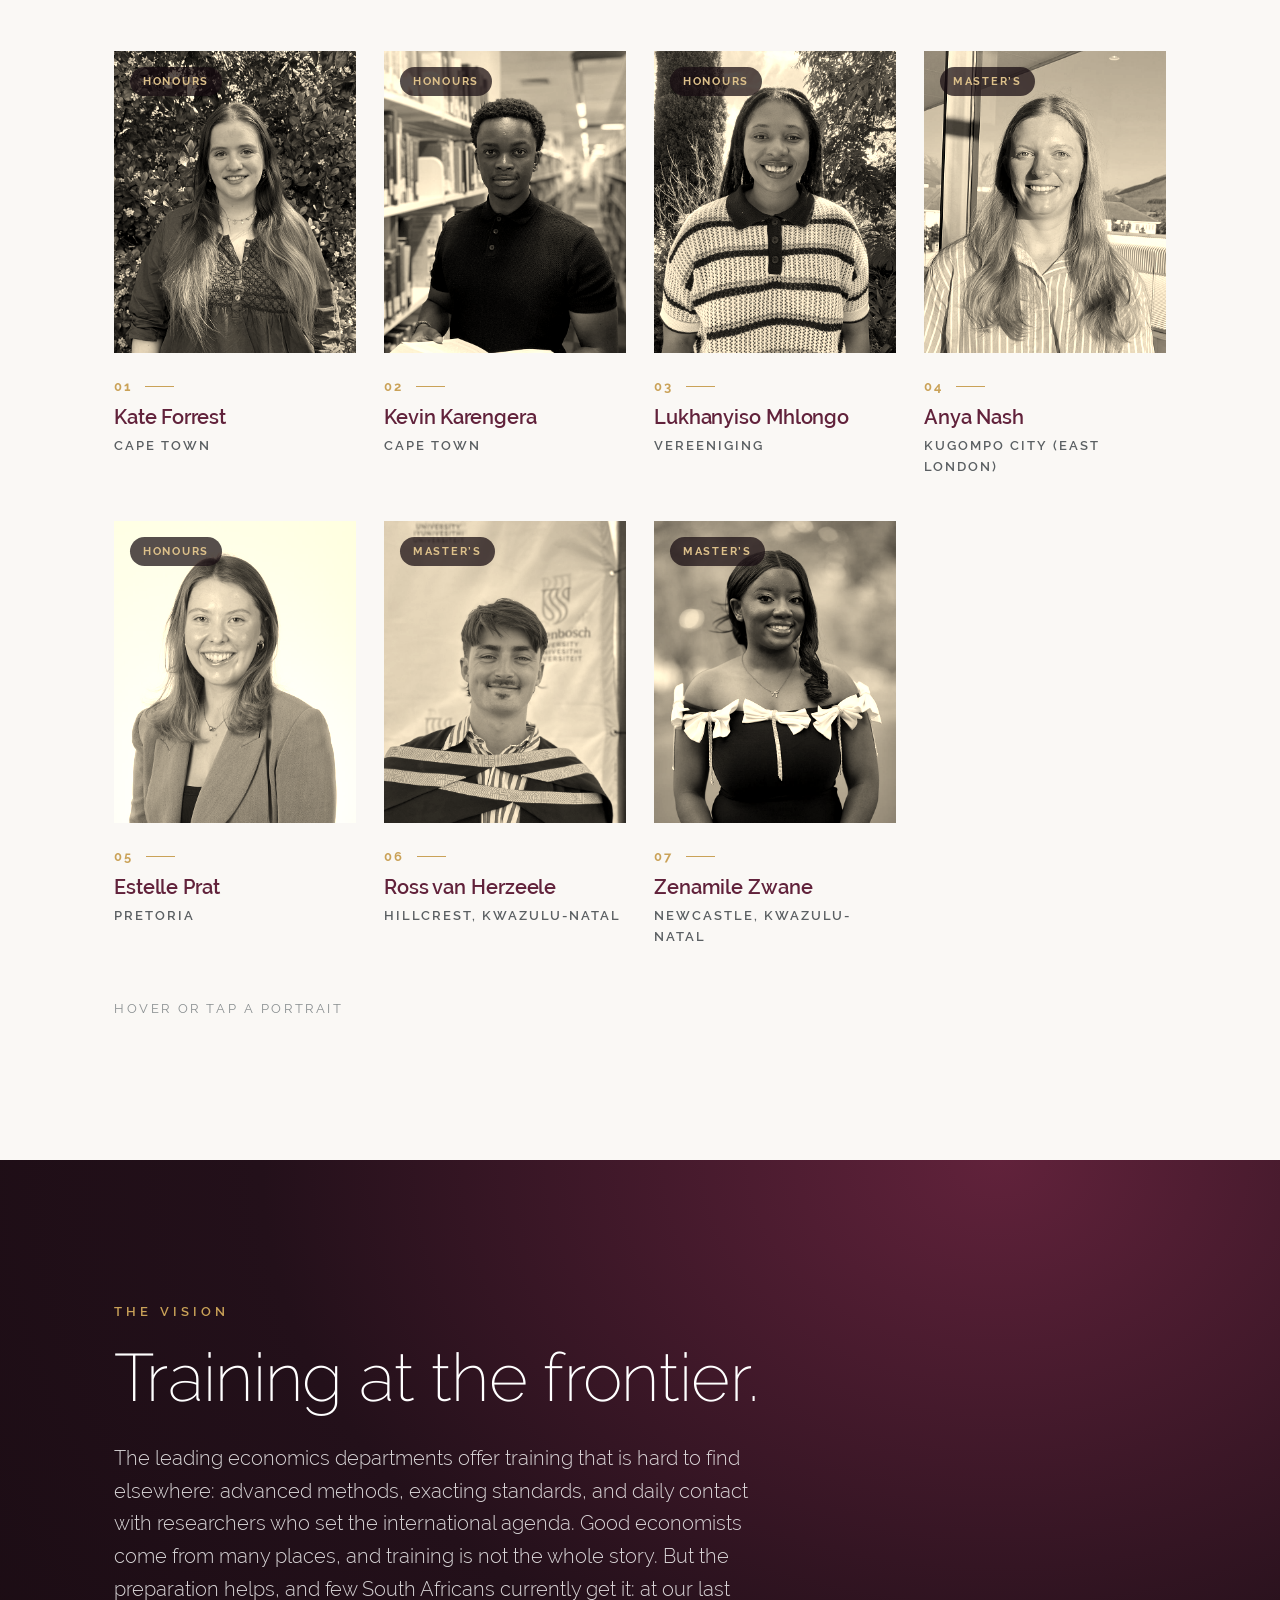
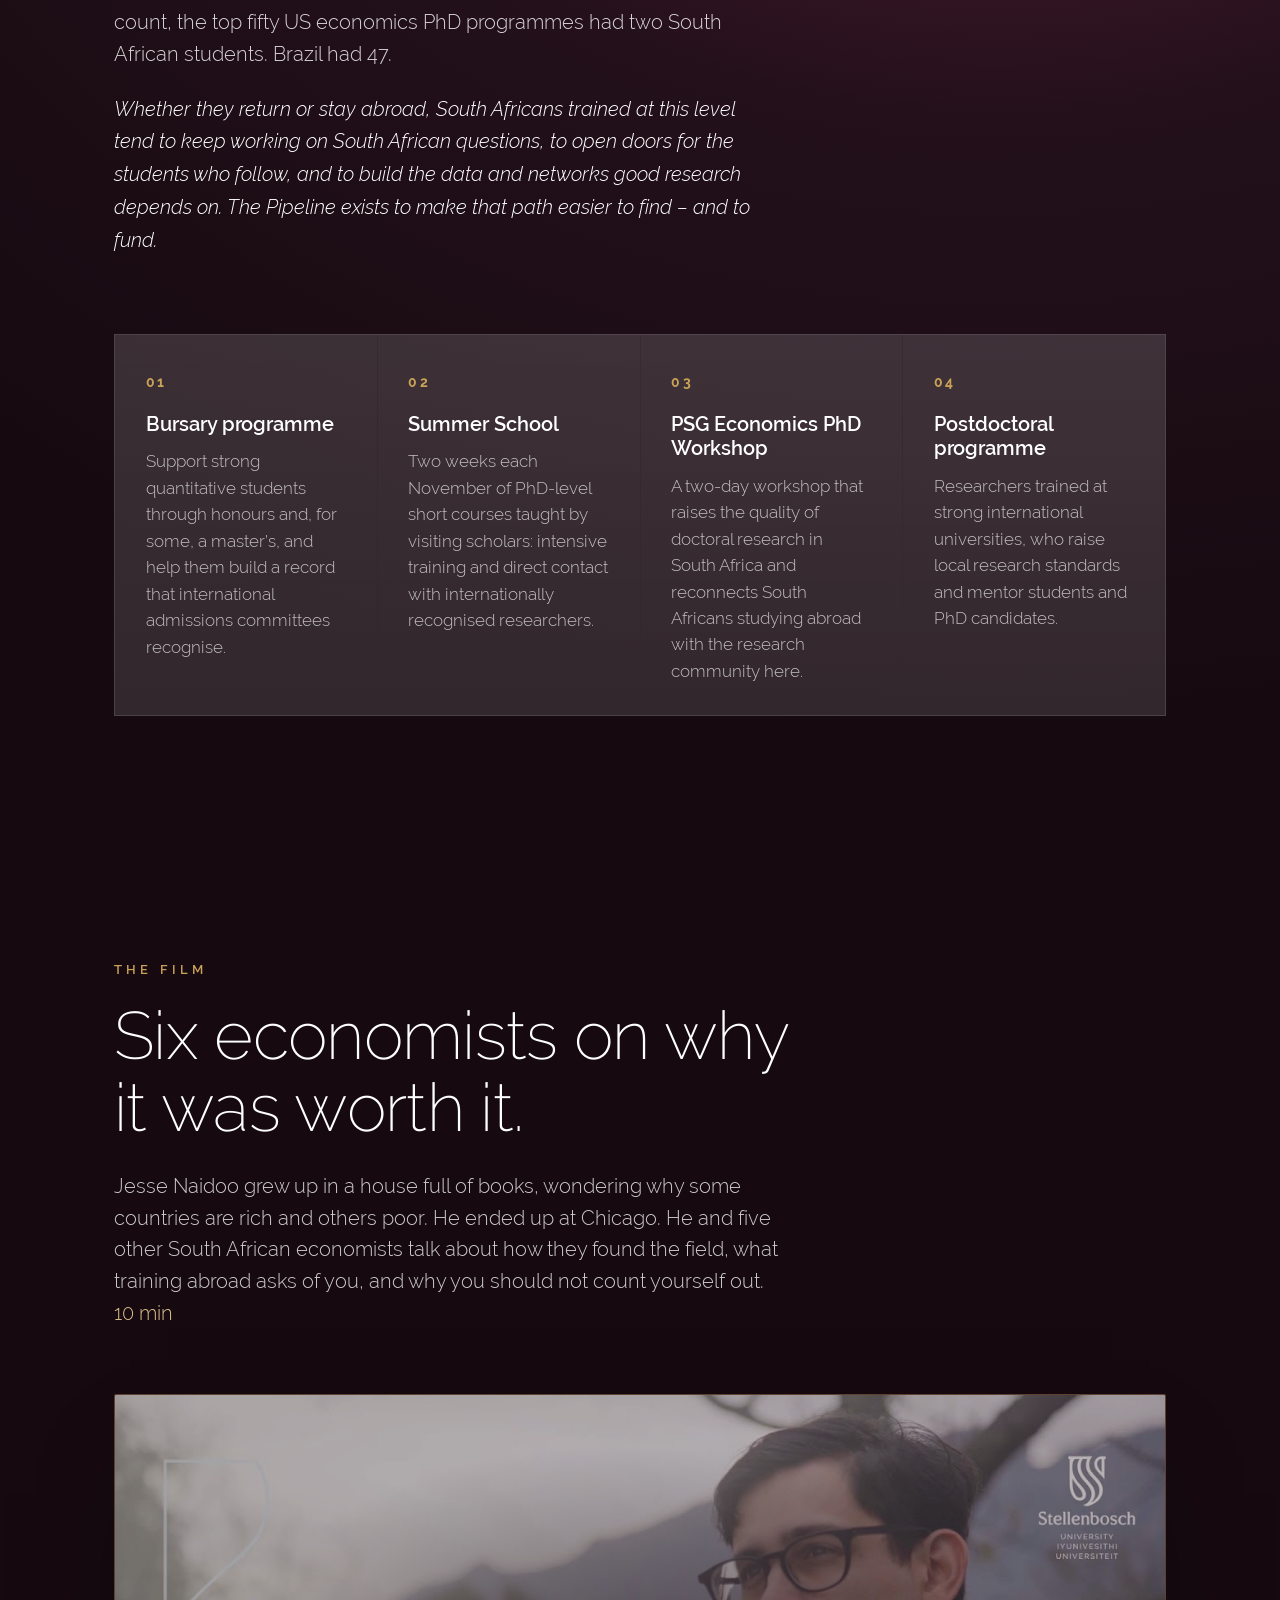
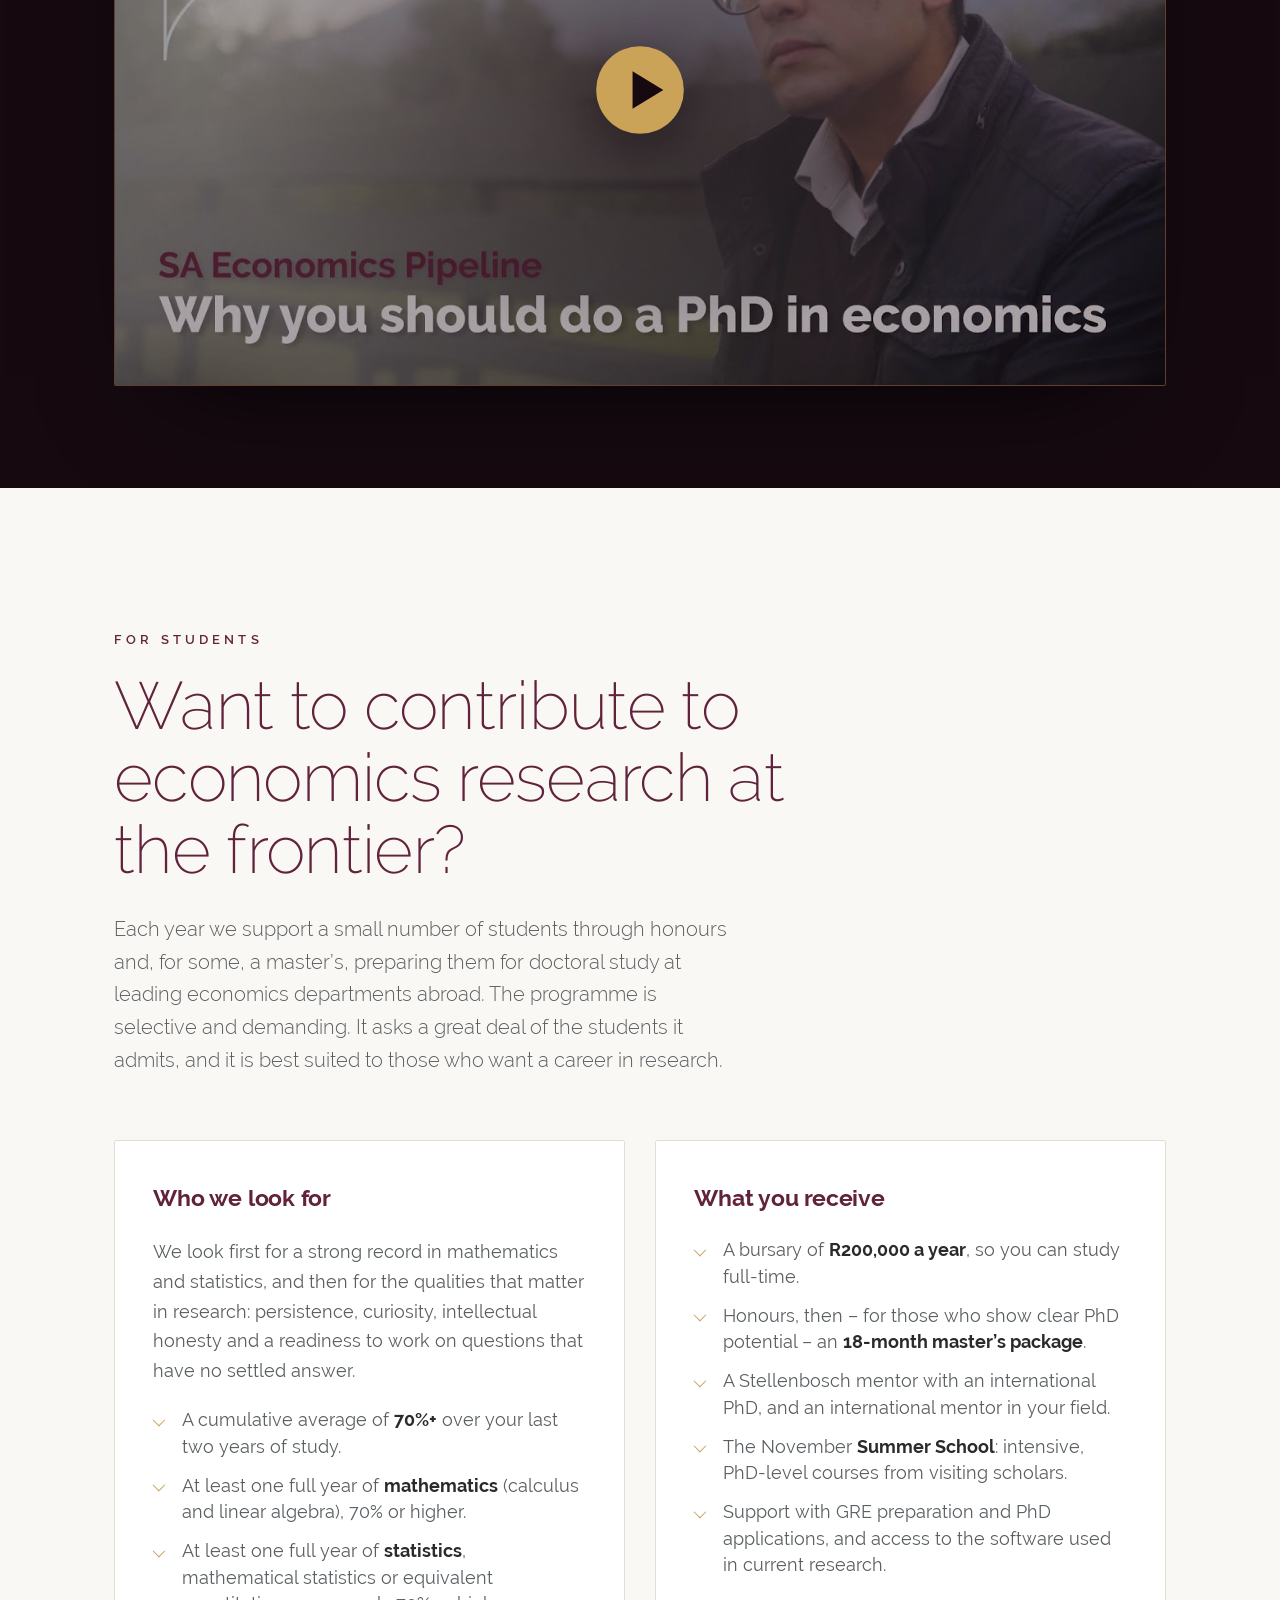
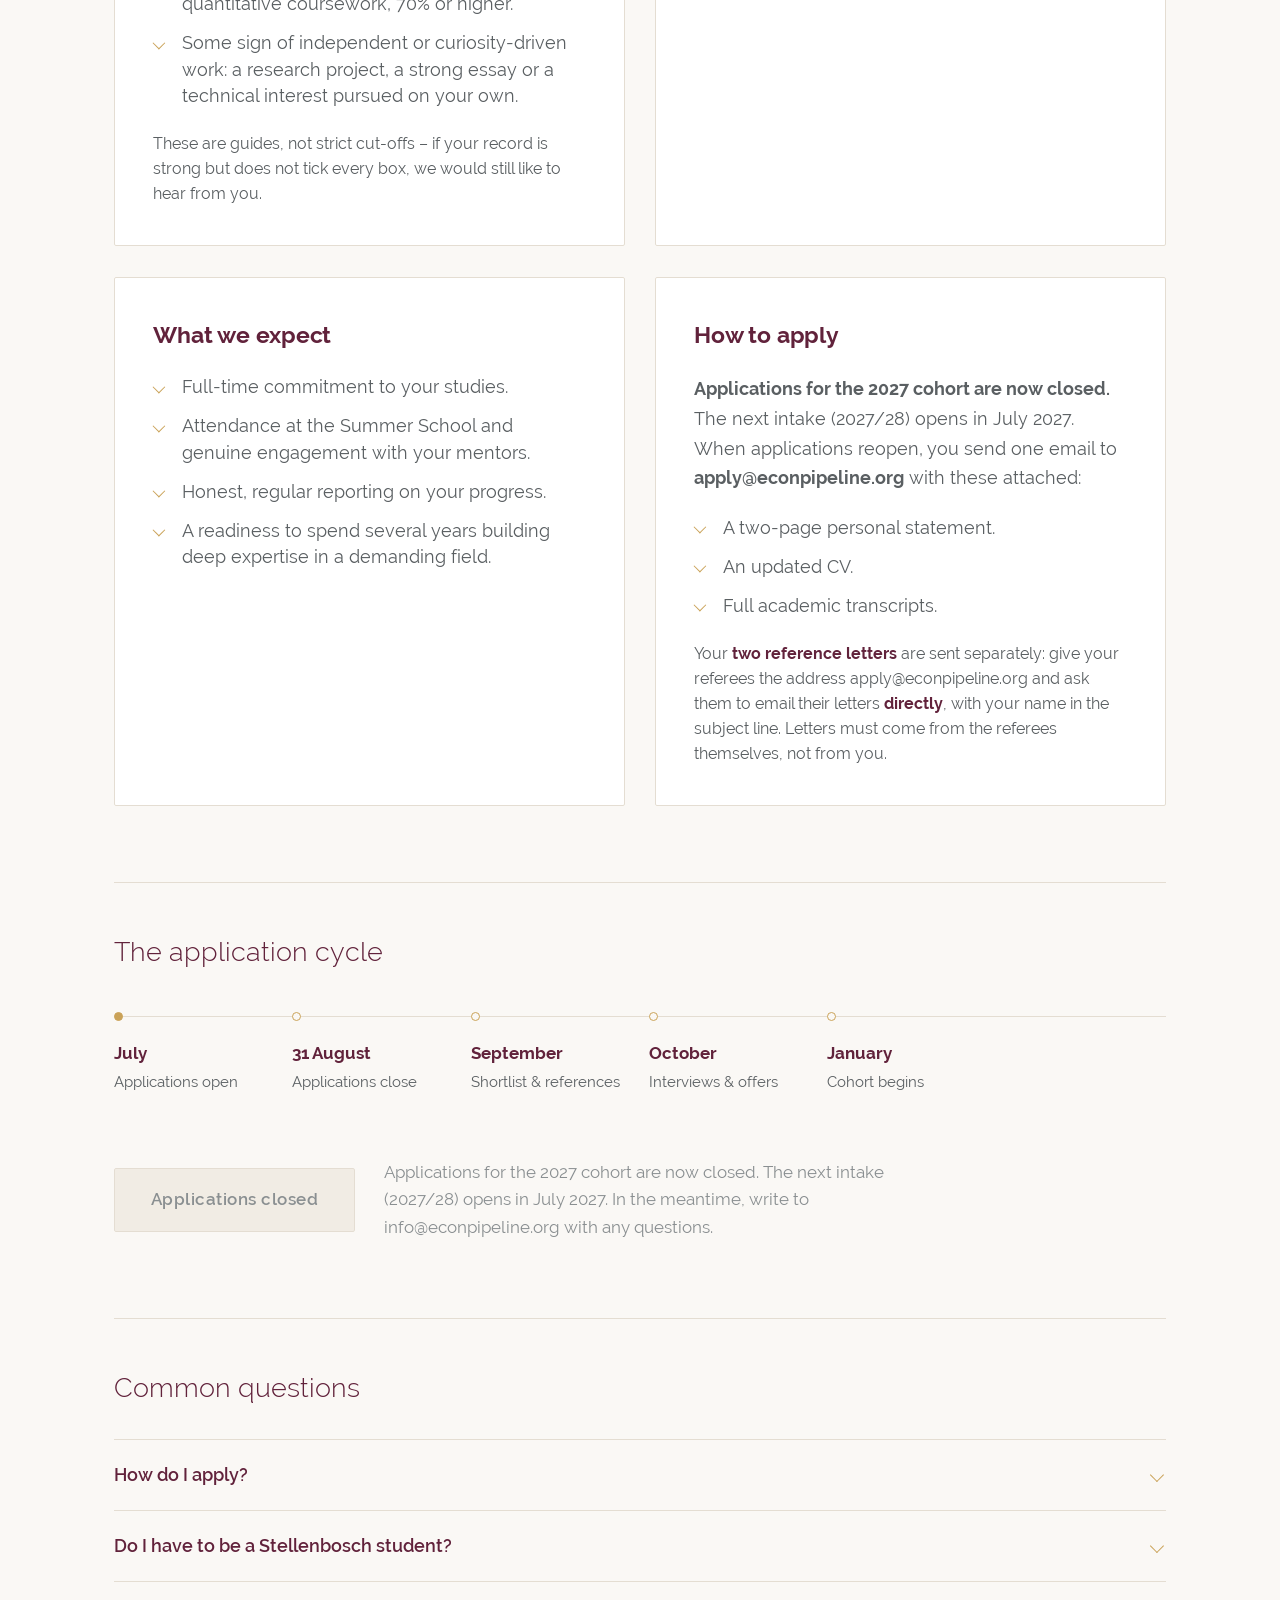
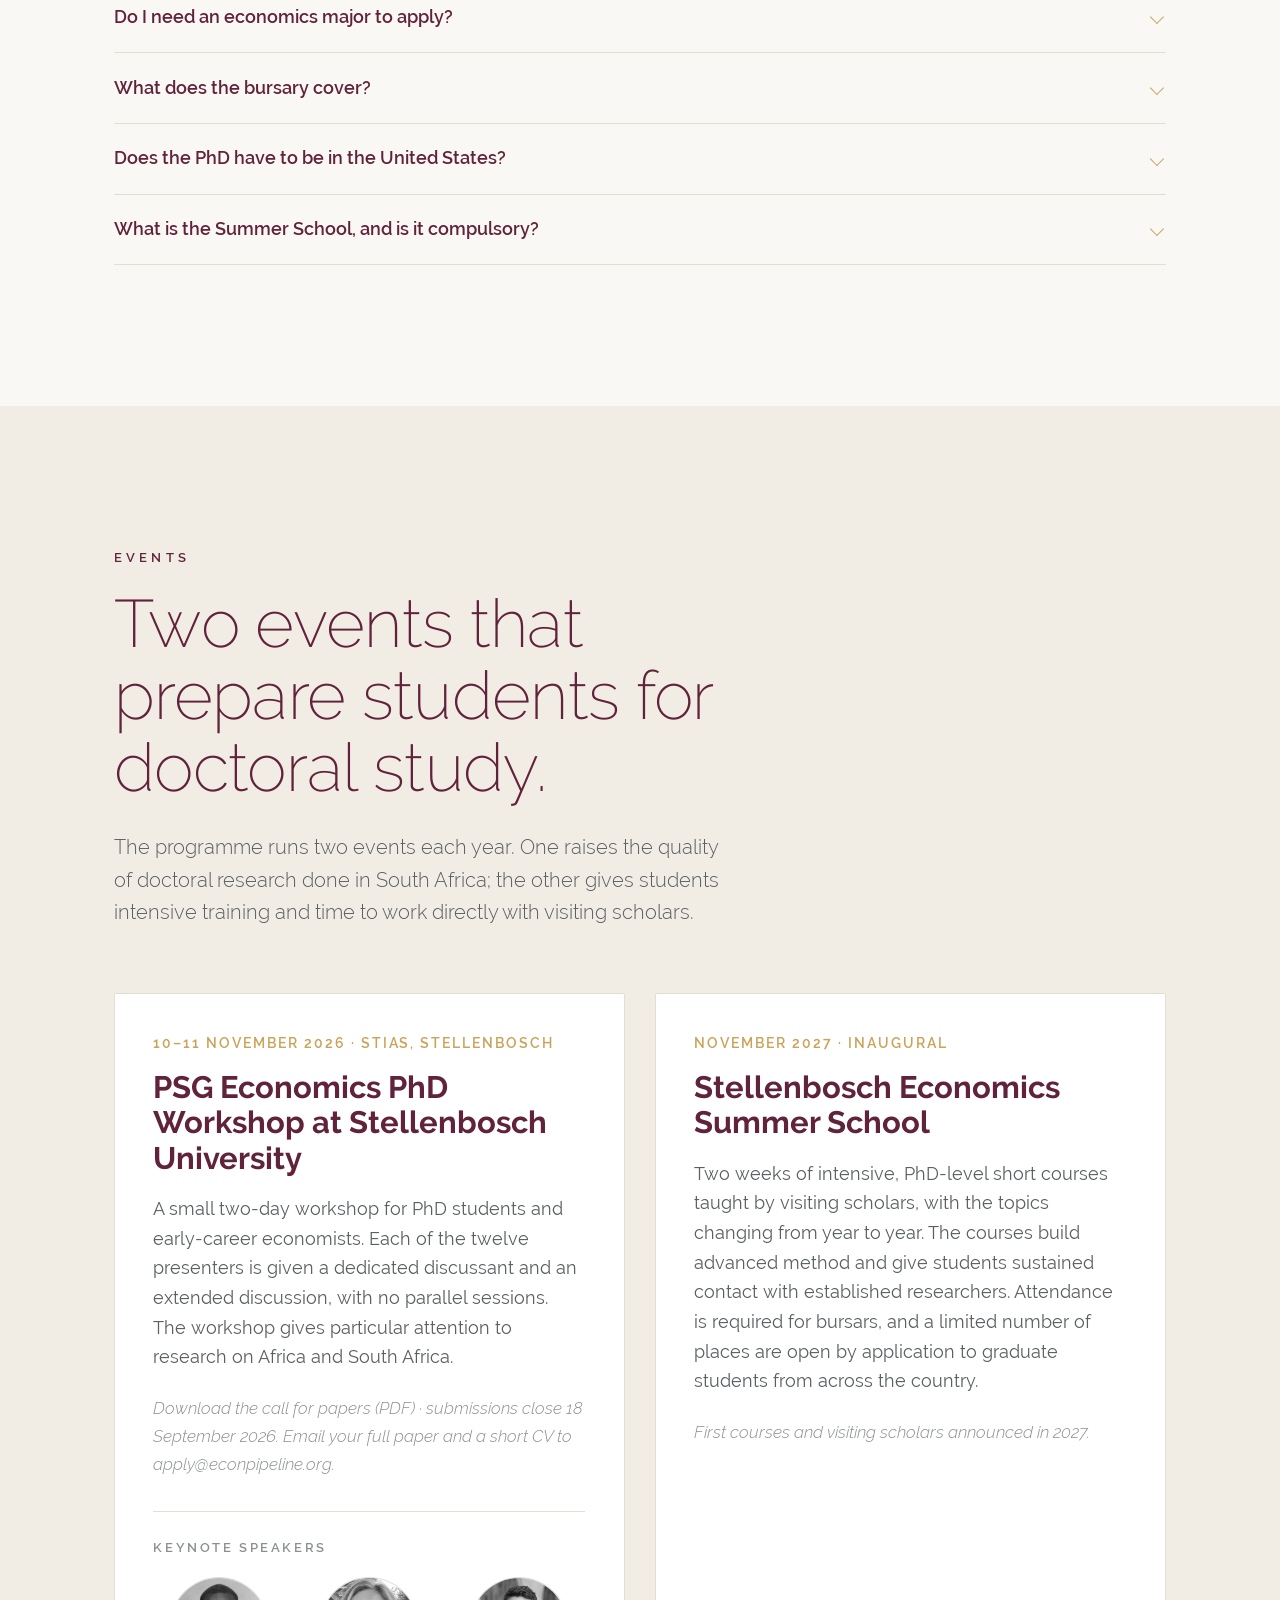
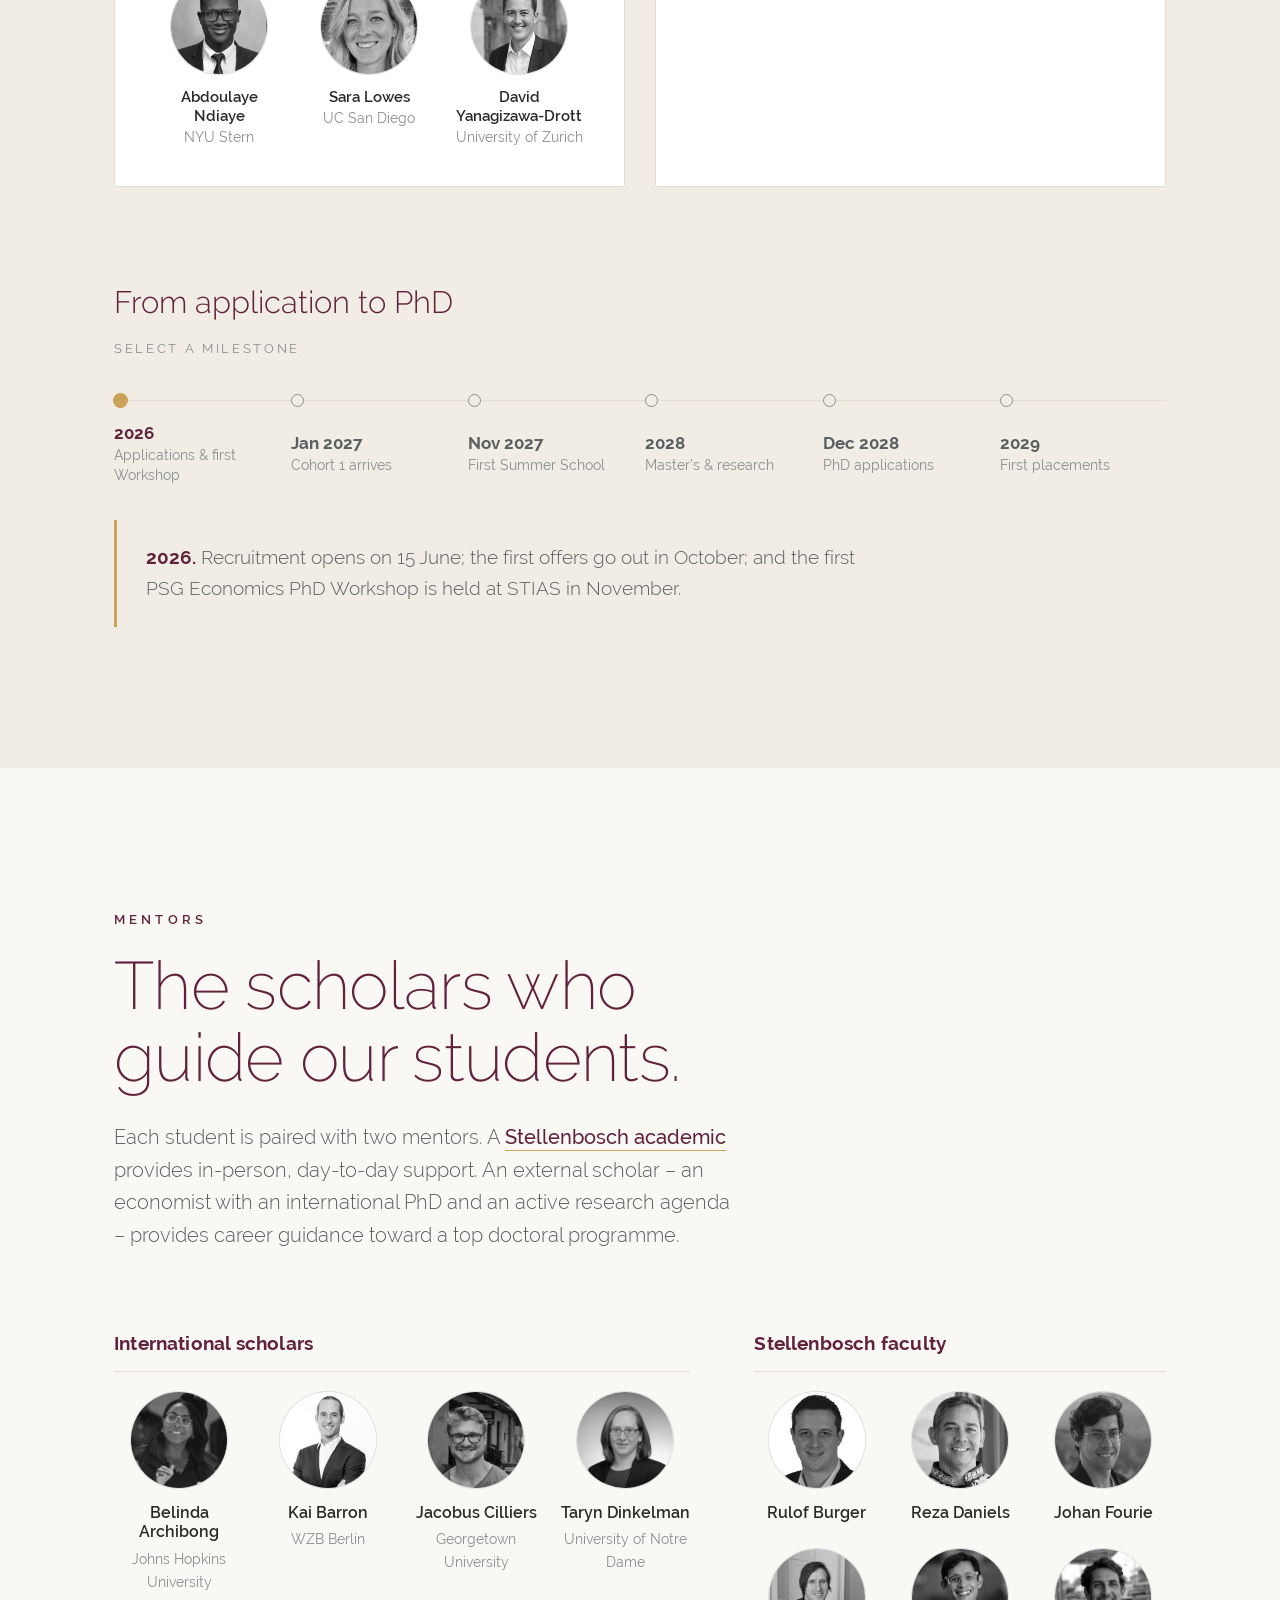
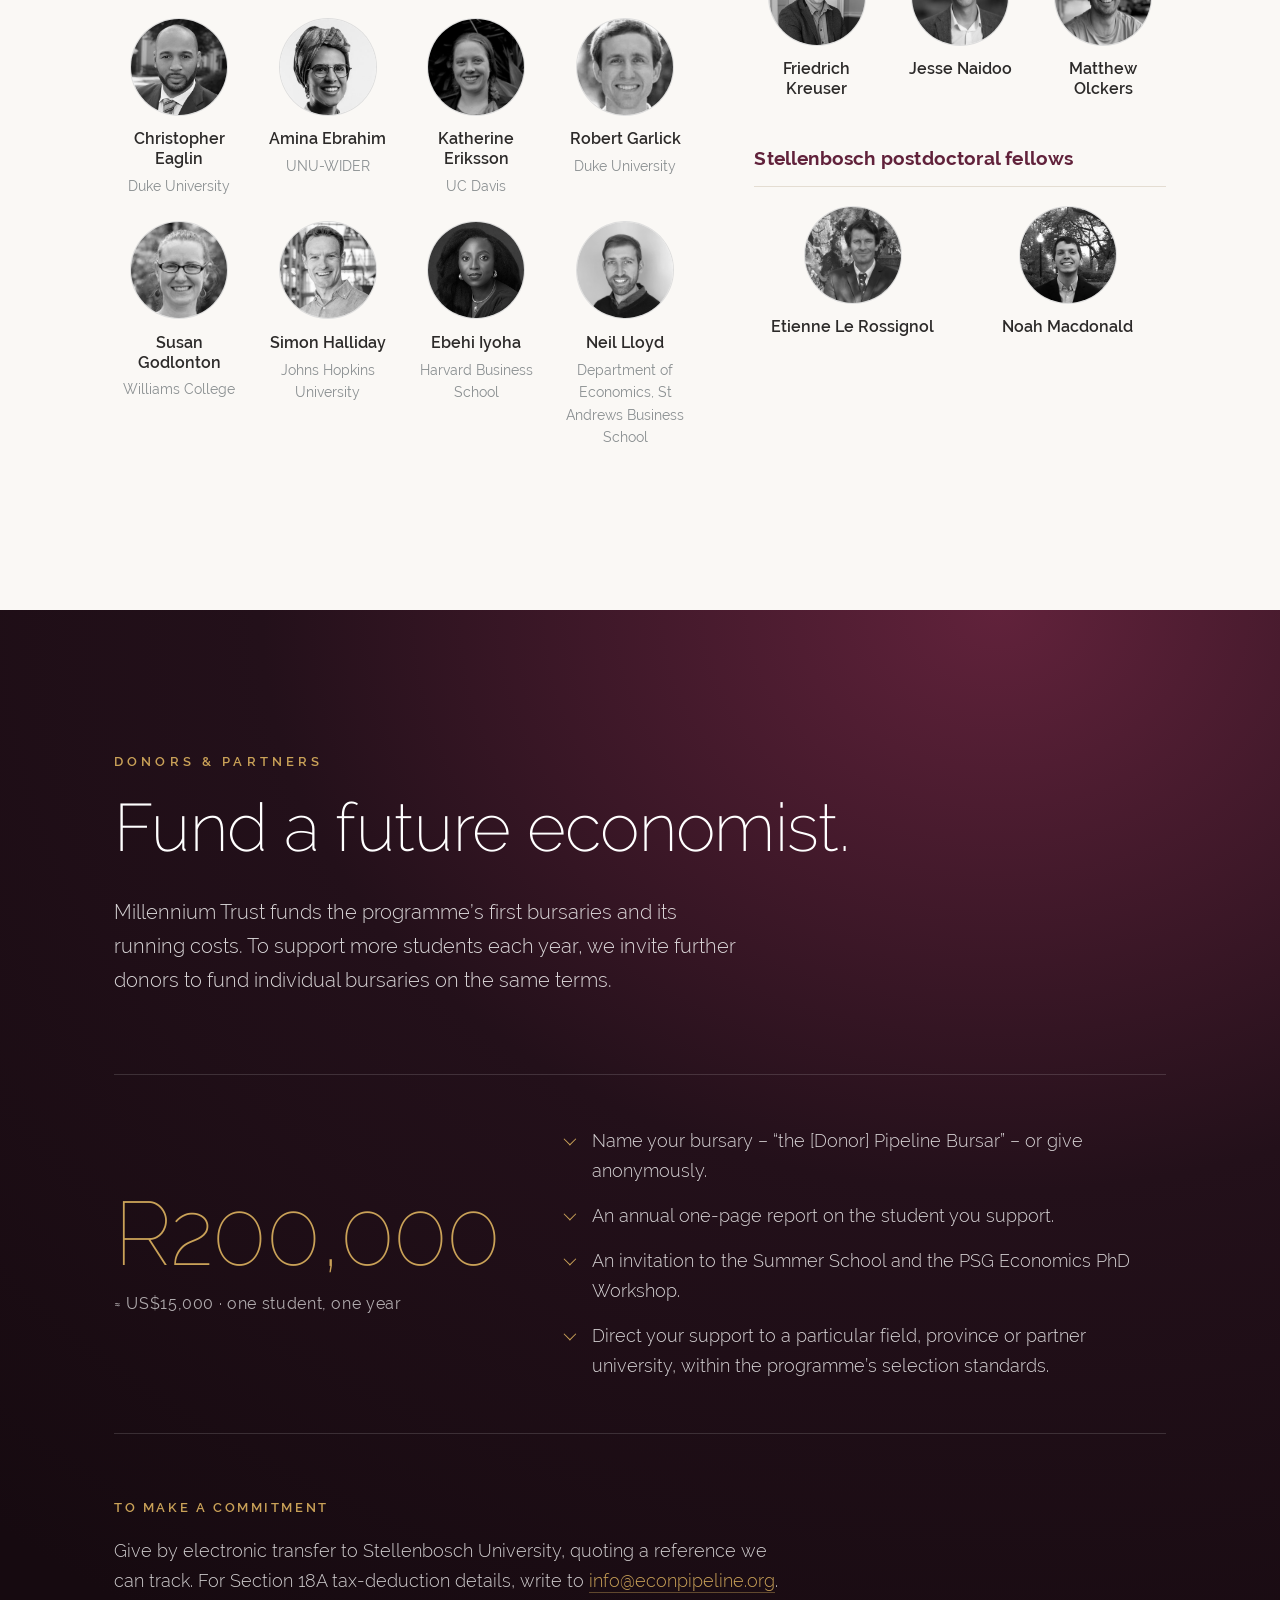
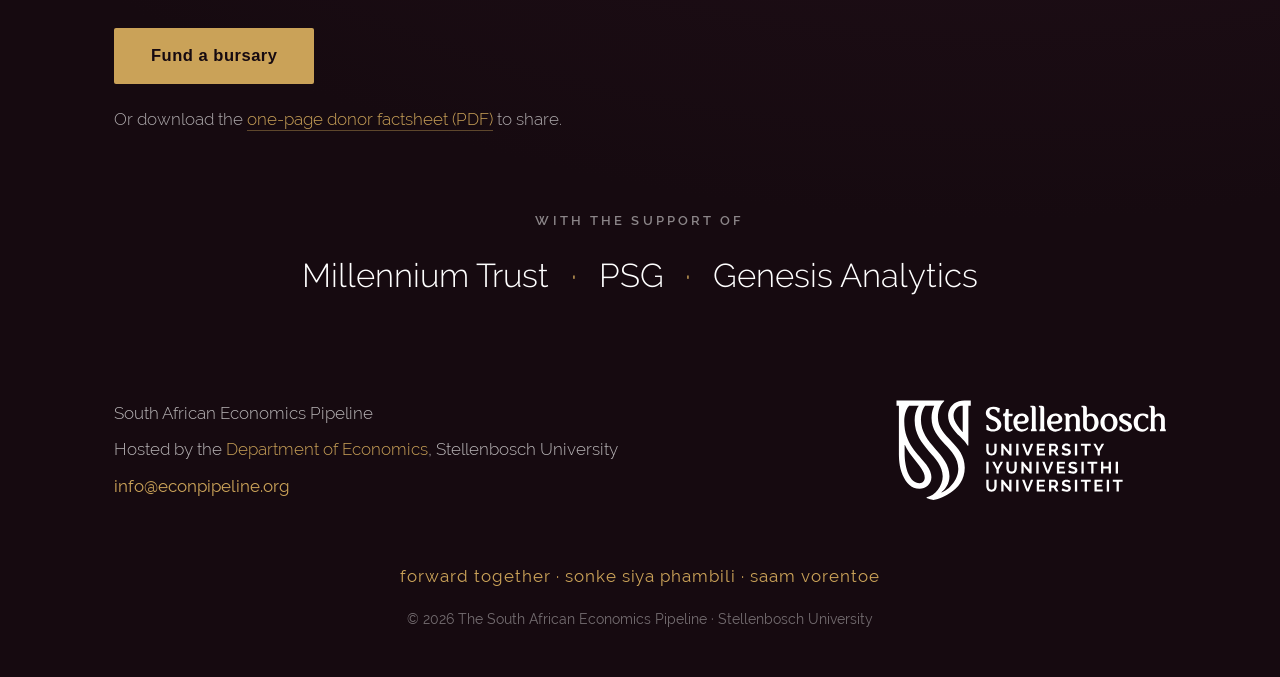
==== commit c4c7654b: "Remove Desai from the 2027 cohort The cohort is now seven: four in honours and three in the master's" ====
--- a/index.html
+++ b/index.html
@@ -124,23 +124,11 @@
   <div class="wrap">
     <header class="section-head reveal">
       <p class="label">The 2027 cohort</p>
-      <h2 id="cohortTitle" class="display display--dark">Meet our first eight.</h2>
-      <p class="lede">We are proud to announce the first students selected for the South African Economics Pipeline. Drawn from several institutions across South Africa, they bring academic backgrounds in economics and applied mathematics. They begin at Stellenbosch in January 2027 &ndash; four in honours, three in the master&rsquo;s programme and one as a predoctoral researcher &ndash; each paired with a Stellenbosch mentor and an international scholar.</p>
+      <h2 id="cohortTitle" class="display display--dark">Meet our first seven.</h2>
+      <p class="lede">We are proud to announce the first students selected for the South African Economics Pipeline. Drawn from several institutions across South Africa, they bring academic backgrounds in economics, computer science and law. They begin at Stellenbosch in January 2027 &ndash; four in honours and three in the master&rsquo;s programme &ndash; each paired with a Stellenbosch mentor and an international scholar.</p>
     </header>
 
     <ul class="cohort__grid">
-      <li class="reveal">
-        <button type="button" class="cohort__card" aria-expanded="false">
-          <span class="cohort__frame">
-            <img src="assets/img/cohort/desai.jpg" alt="Harsheel Desai" width="720" height="900" loading="lazy" decoding="async">
-            <span class="cohort__role">Predoc</span>
-            <span class="cohort__fact">Applied mathematician, triathlete, cricketer. Favourite economist: Sir Partha Dasgupta.</span>
-          </span>
-          <span class="cohort__no" aria-hidden="true">01</span>
-          <span class="cohort__name">Harsheel Desai</span>
-          <span class="cohort__from">Johannesburg</span>
-        </button>
-      </li>
       <li class="reveal">
         <button type="button" class="cohort__card" aria-expanded="false">
           <span class="cohort__frame">
@@ -148,7 +136,7 @@
             <span class="cohort__role">Honours</span>
             <span class="cohort__fact">Related to Karl Marx, via only seven links of cousins and in-laws. Keen birder and wildlife photographer.</span>
           </span>
-          <span class="cohort__no" aria-hidden="true">02</span>
+          <span class="cohort__no" aria-hidden="true">01</span>
           <span class="cohort__name">Kate Forrest</span>
           <span class="cohort__from">Cape Town</span>
         </button>
@@ -160,7 +148,7 @@
             <span class="cohort__role">Honours</span>
             <span class="cohort__fact">Plays chess blindfolded. Keynes is the favourite.</span>
           </span>
-          <span class="cohort__no" aria-hidden="true">03</span>
+          <span class="cohort__no" aria-hidden="true">02</span>
           <span class="cohort__name">Kevin Karengera</span>
           <span class="cohort__from">Cape Town</span>
         </button>
@@ -172,7 +160,7 @@
             <span class="cohort__role">Honours</span>
             <span class="cohort__fact">Studied economic science and computer science, and codes in Python, Java and C++. Keeps a fruit and vegetable garden.</span>
           </span>
-          <span class="cohort__no" aria-hidden="true">04</span>
+          <span class="cohort__no" aria-hidden="true">03</span>
           <span class="cohort__name">Lukhanyiso Mhlongo</span>
           <span class="cohort__from">Vereeniging</span>
         </button>
@@ -184,7 +172,7 @@
             <span class="cohort__role">Master&rsquo;s</span>
             <span class="cohort__fact">Favourite economist, for now: Lant Pritchett.</span>
           </span>
-          <span class="cohort__no" aria-hidden="true">05</span>
+          <span class="cohort__no" aria-hidden="true">04</span>
           <span class="cohort__name">Anya Nash</span>
           <span class="cohort__from">KuGompo City (East London)</span>
         </button>
@@ -196,7 +184,7 @@
             <span class="cohort__role">Honours</span>
             <span class="cohort__fact">A French teacher introduced her to Esther Duflo in high school, long before she knew she wanted to be an economist. She also knits her own sweaters.</span>
           </span>
-          <span class="cohort__no" aria-hidden="true">06</span>
+          <span class="cohort__no" aria-hidden="true">05</span>
           <span class="cohort__name">Estelle Prat</span>
           <span class="cohort__from">Pretoria</span>
         </button>
@@ -208,7 +196,7 @@
             <span class="cohort__role">Master&rsquo;s</span>
             <span class="cohort__fact">Came to economics from a law degree. Favourite economists: Milton Friedman and John Cochrane. Plays guitar and sings.</span>
           </span>
-          <span class="cohort__no" aria-hidden="true">07</span>
+          <span class="cohort__no" aria-hidden="true">06</span>
           <span class="cohort__name">Ross van Herzeele</span>
           <span class="cohort__from">Hillcrest, KwaZulu-Natal</span>
         </button>
@@ -220,13 +208,13 @@
             <span class="cohort__role">Master&rsquo;s</span>
             <span class="cohort__fact">Built a USD/ZAR exchange-rate forecast in R that beat the AR(1) benchmark out of sample. Her morning cycle playlist runs from Tame Impala to Ntencane.</span>
           </span>
-          <span class="cohort__no" aria-hidden="true">08</span>
+          <span class="cohort__no" aria-hidden="true">07</span>
           <span class="cohort__name">Zenamile Zwane</span>
           <span class="cohort__from">Newcastle, KwaZulu-Natal</span>
         </button>
       </li>
     </ul>
-    <p class="cohort__hint" aria-hidden="true"><span class="cohort__hint-wide">Hover or tap a portrait</span><span class="cohort__hint-narrow">Swipe for all eight &middot; tap a portrait</span></p>
+    <p class="cohort__hint" aria-hidden="true"><span class="cohort__hint-wide">Hover or tap a portrait</span><span class="cohort__hint-narrow">Swipe for all seven &middot; tap a portrait</span></p>
   </div>
 </section>
 
@@ -480,7 +468,7 @@
       </div>
       <div class="roadmap__detail" id="roadmapDetail" role="status" aria-live="polite">
         <p data-d="0"><strong>2026.</strong> Recruitment opens on 15 June; the first offers go out in October; and the first PSG Economics PhD Workshop is held at STIAS in November.</p>
-        <p data-d="1"><strong>January 2027.</strong> The first cohort of eight begins at Stellenbosch, in honours, the master&rsquo;s programme or a predoctoral post, each paired with a Stellenbosch mentor and an international scholar.</p>
+        <p data-d="1"><strong>January 2027.</strong> The first cohort of seven begins at Stellenbosch, in honours or the master&rsquo;s programme, each paired with a Stellenbosch mentor and an international scholar.</p>
         <p data-d="2"><strong>November 2027.</strong> The first Stellenbosch Economics Summer School is held, giving the cohort advanced training and direct contact with visiting scholars.</p>
         <p data-d="3"><strong>2028.</strong> The strongest students progress to the 18-month master&rsquo;s package: advanced coursework, then structured research or an international exchange.</p>
         <p data-d="4"><strong>December 2028.</strong> Bursars apply to PhD programmes abroad, supported by reference letters from scholars who have seen their work.</p>
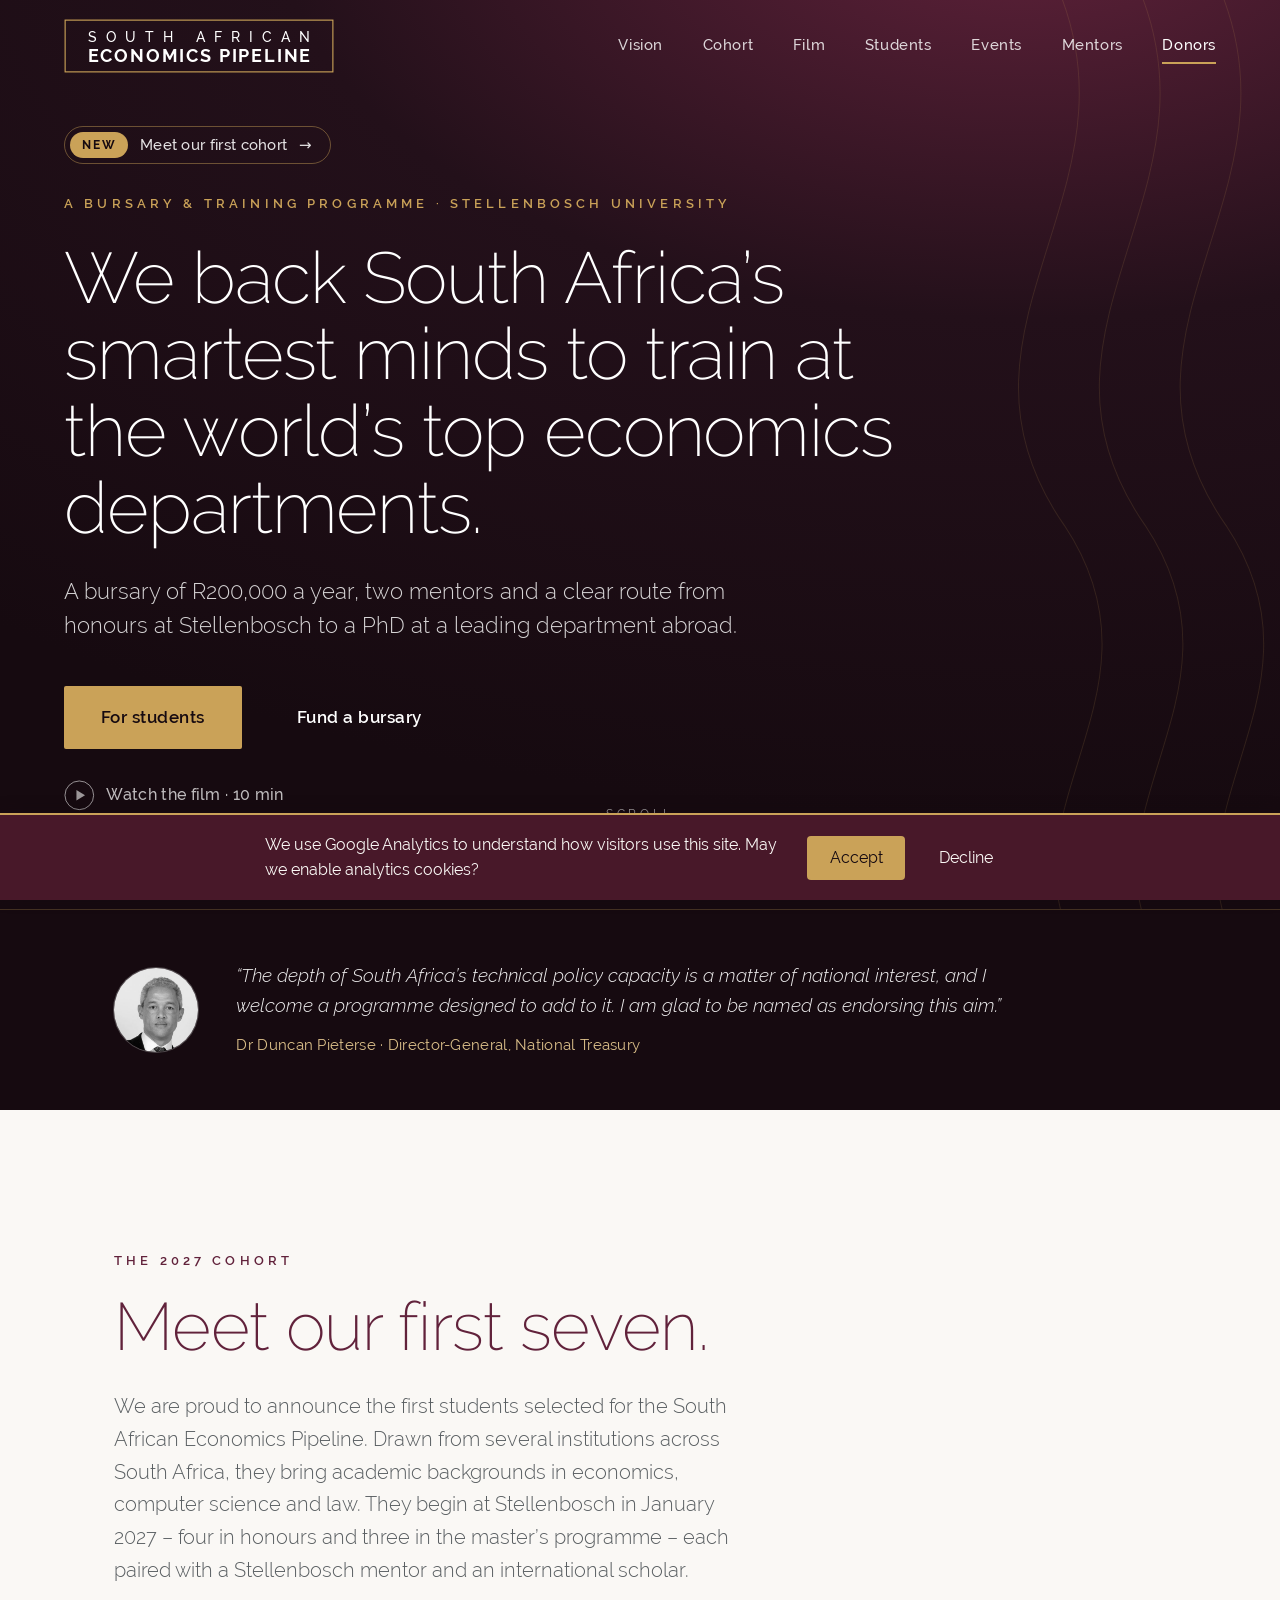
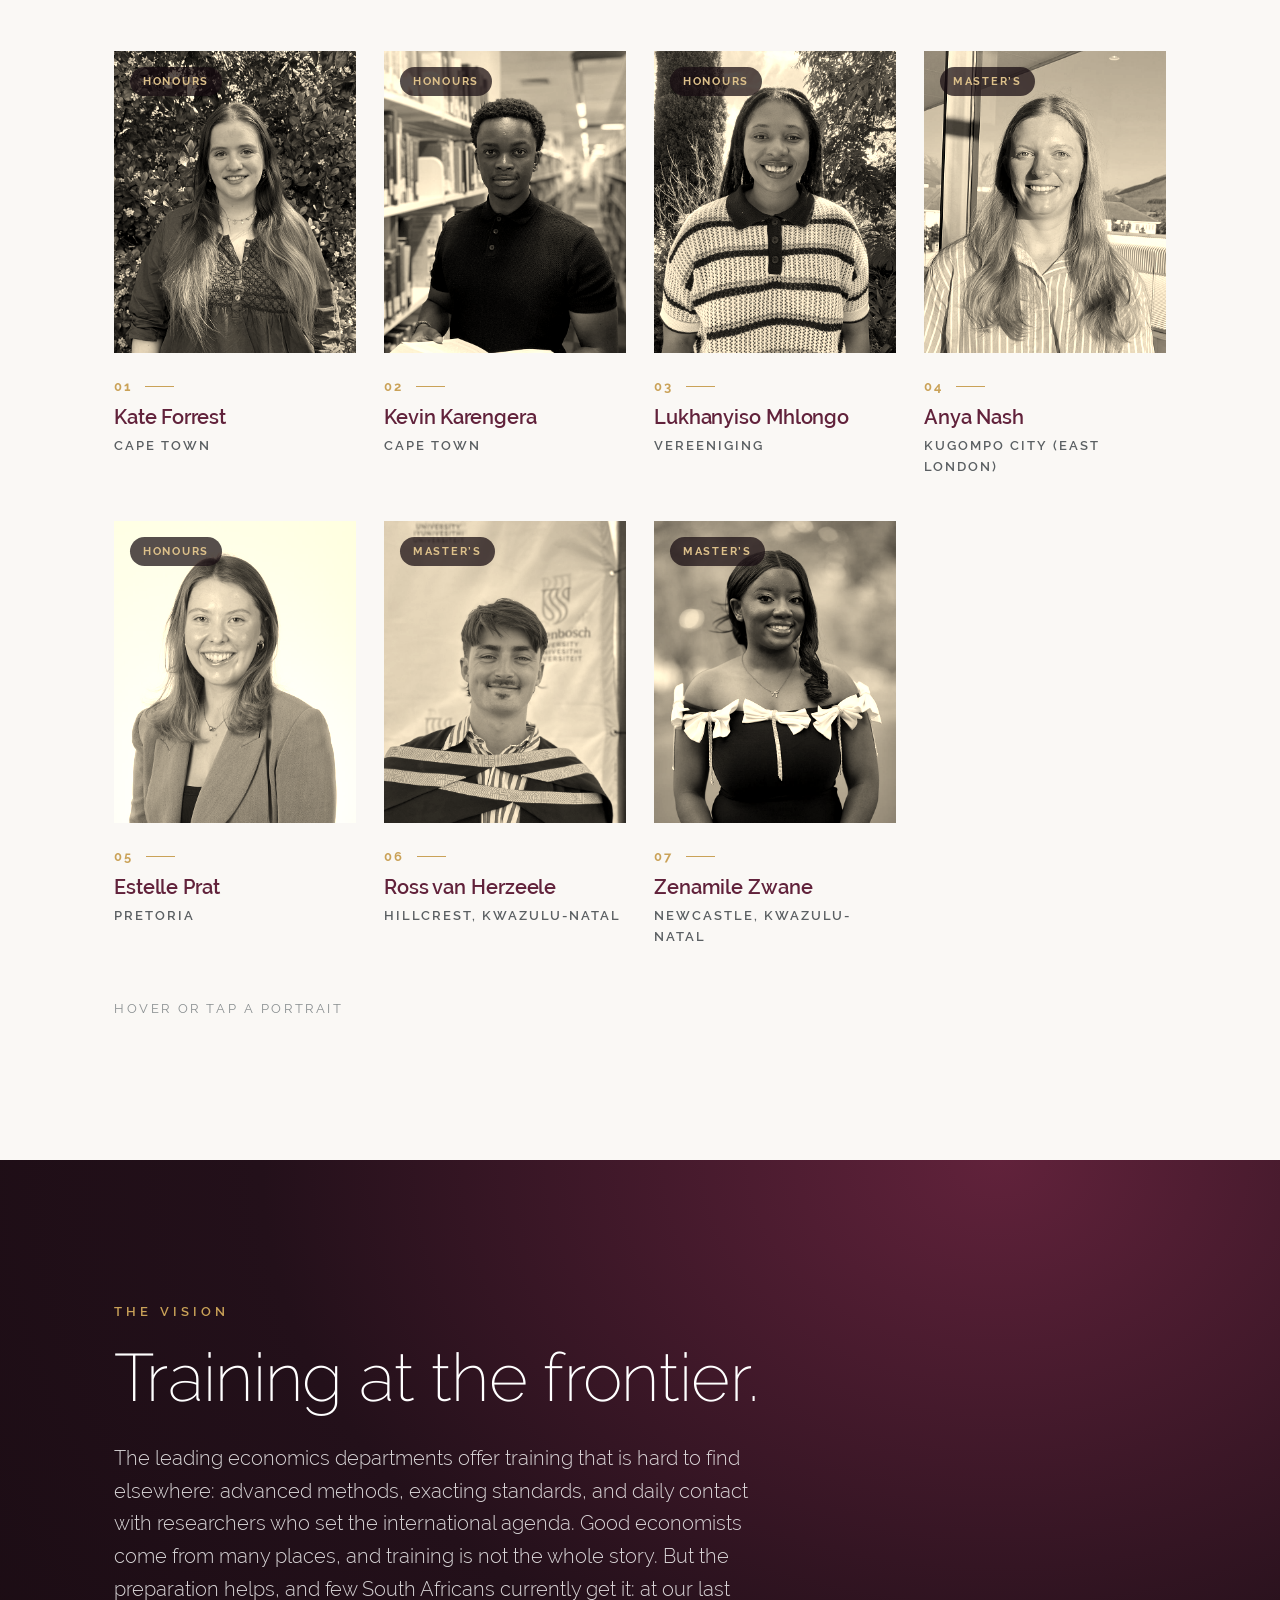
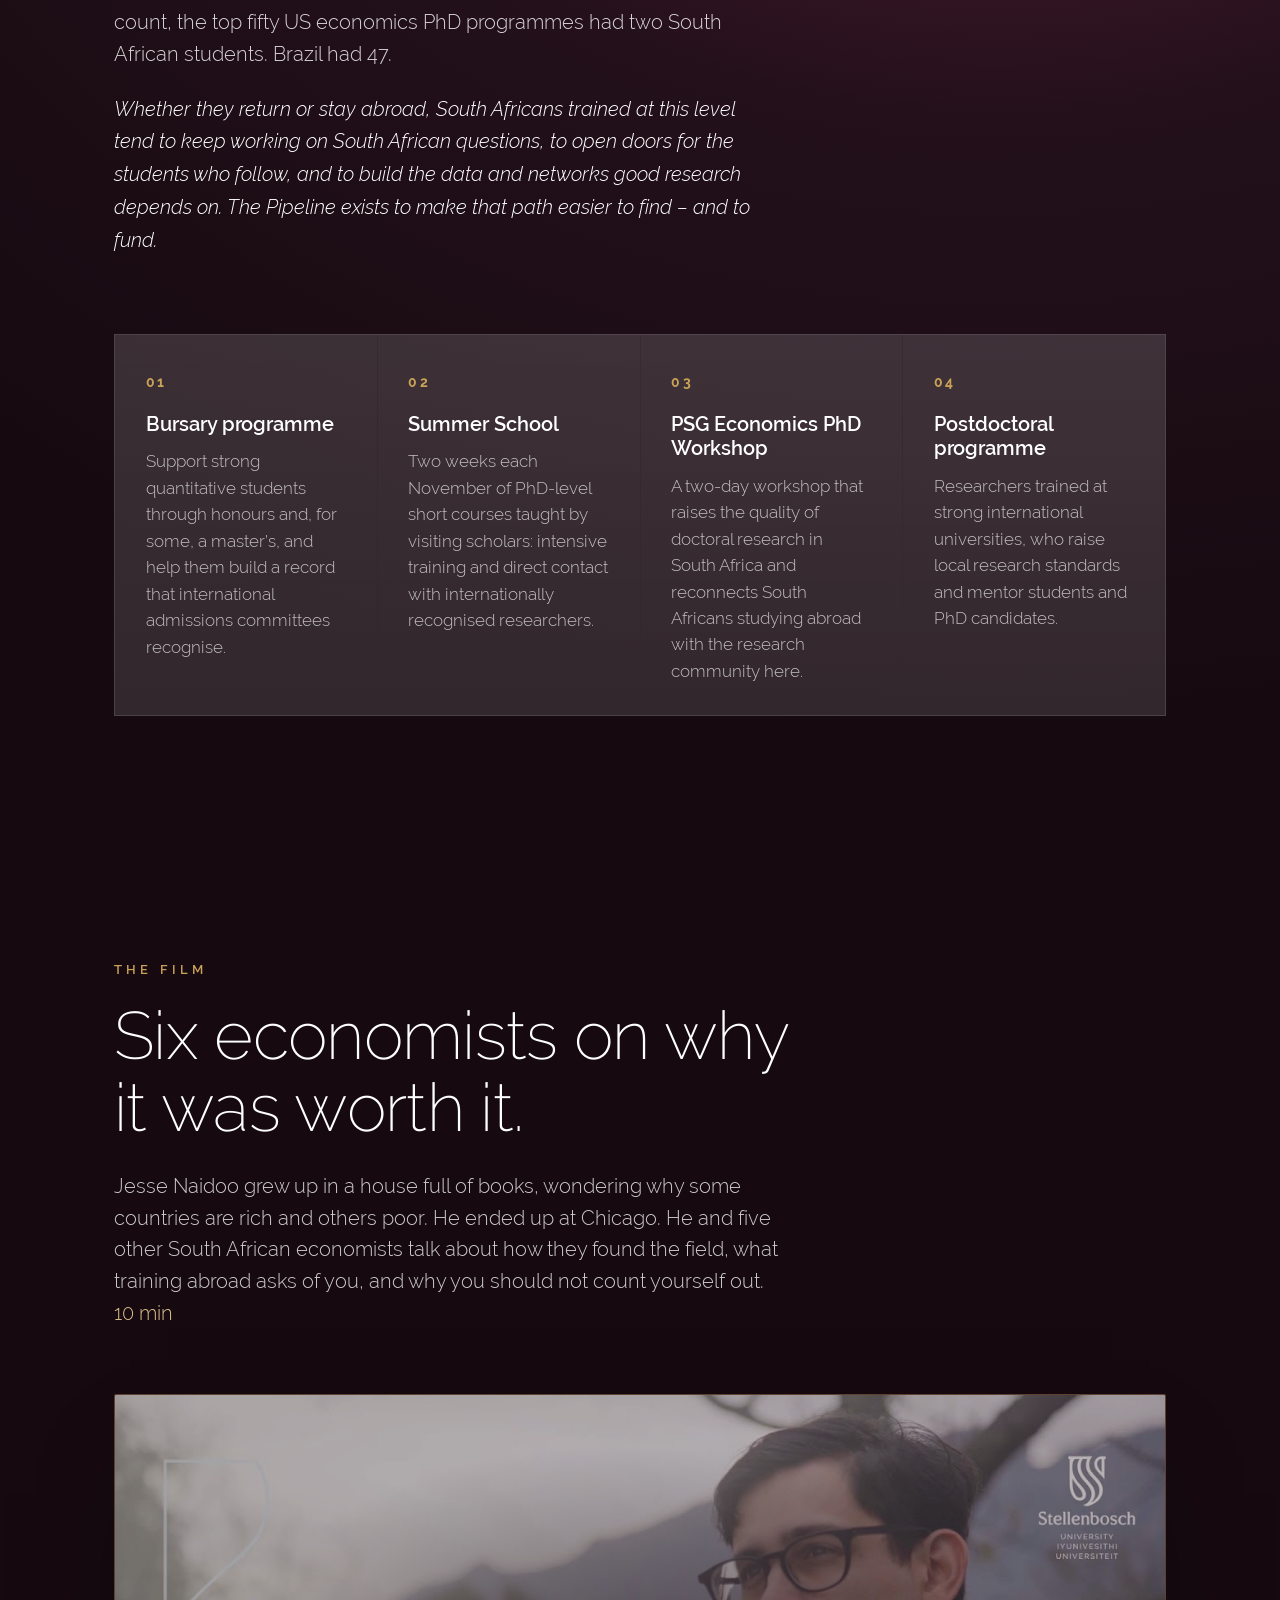
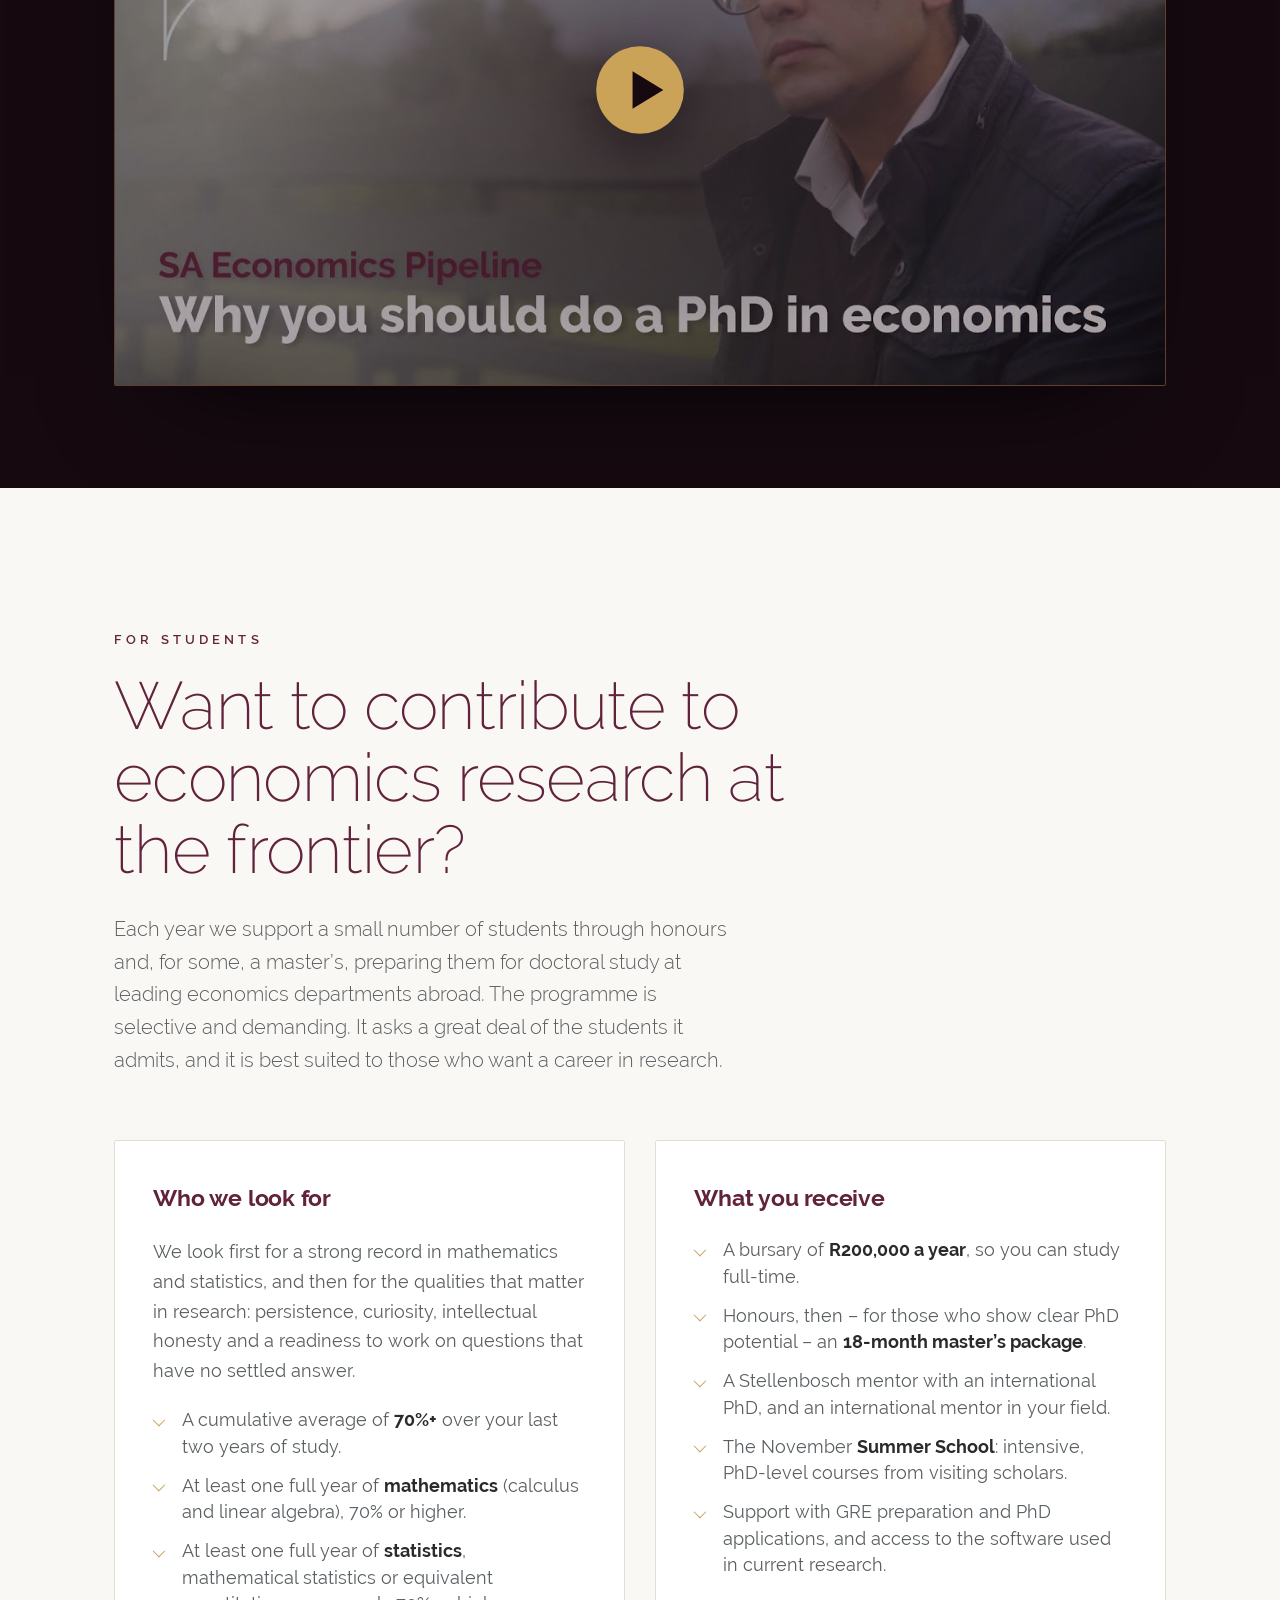
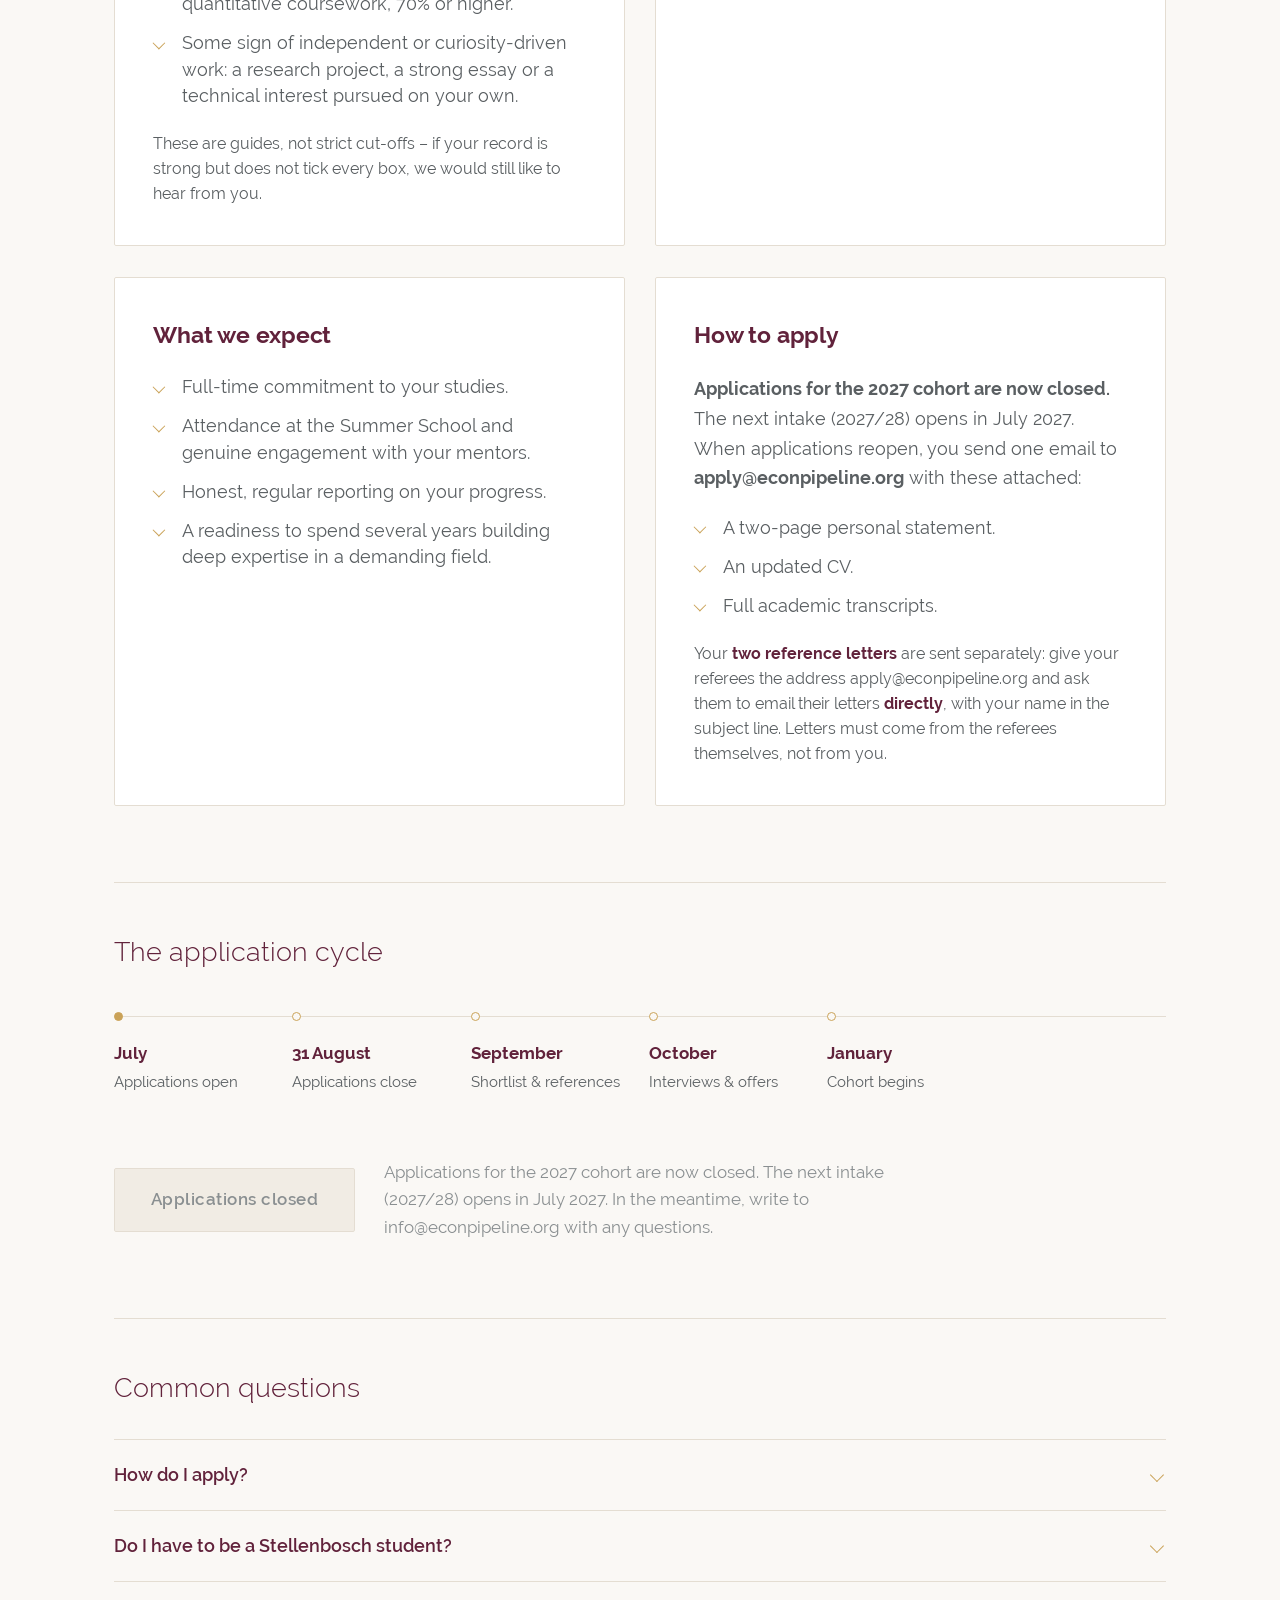
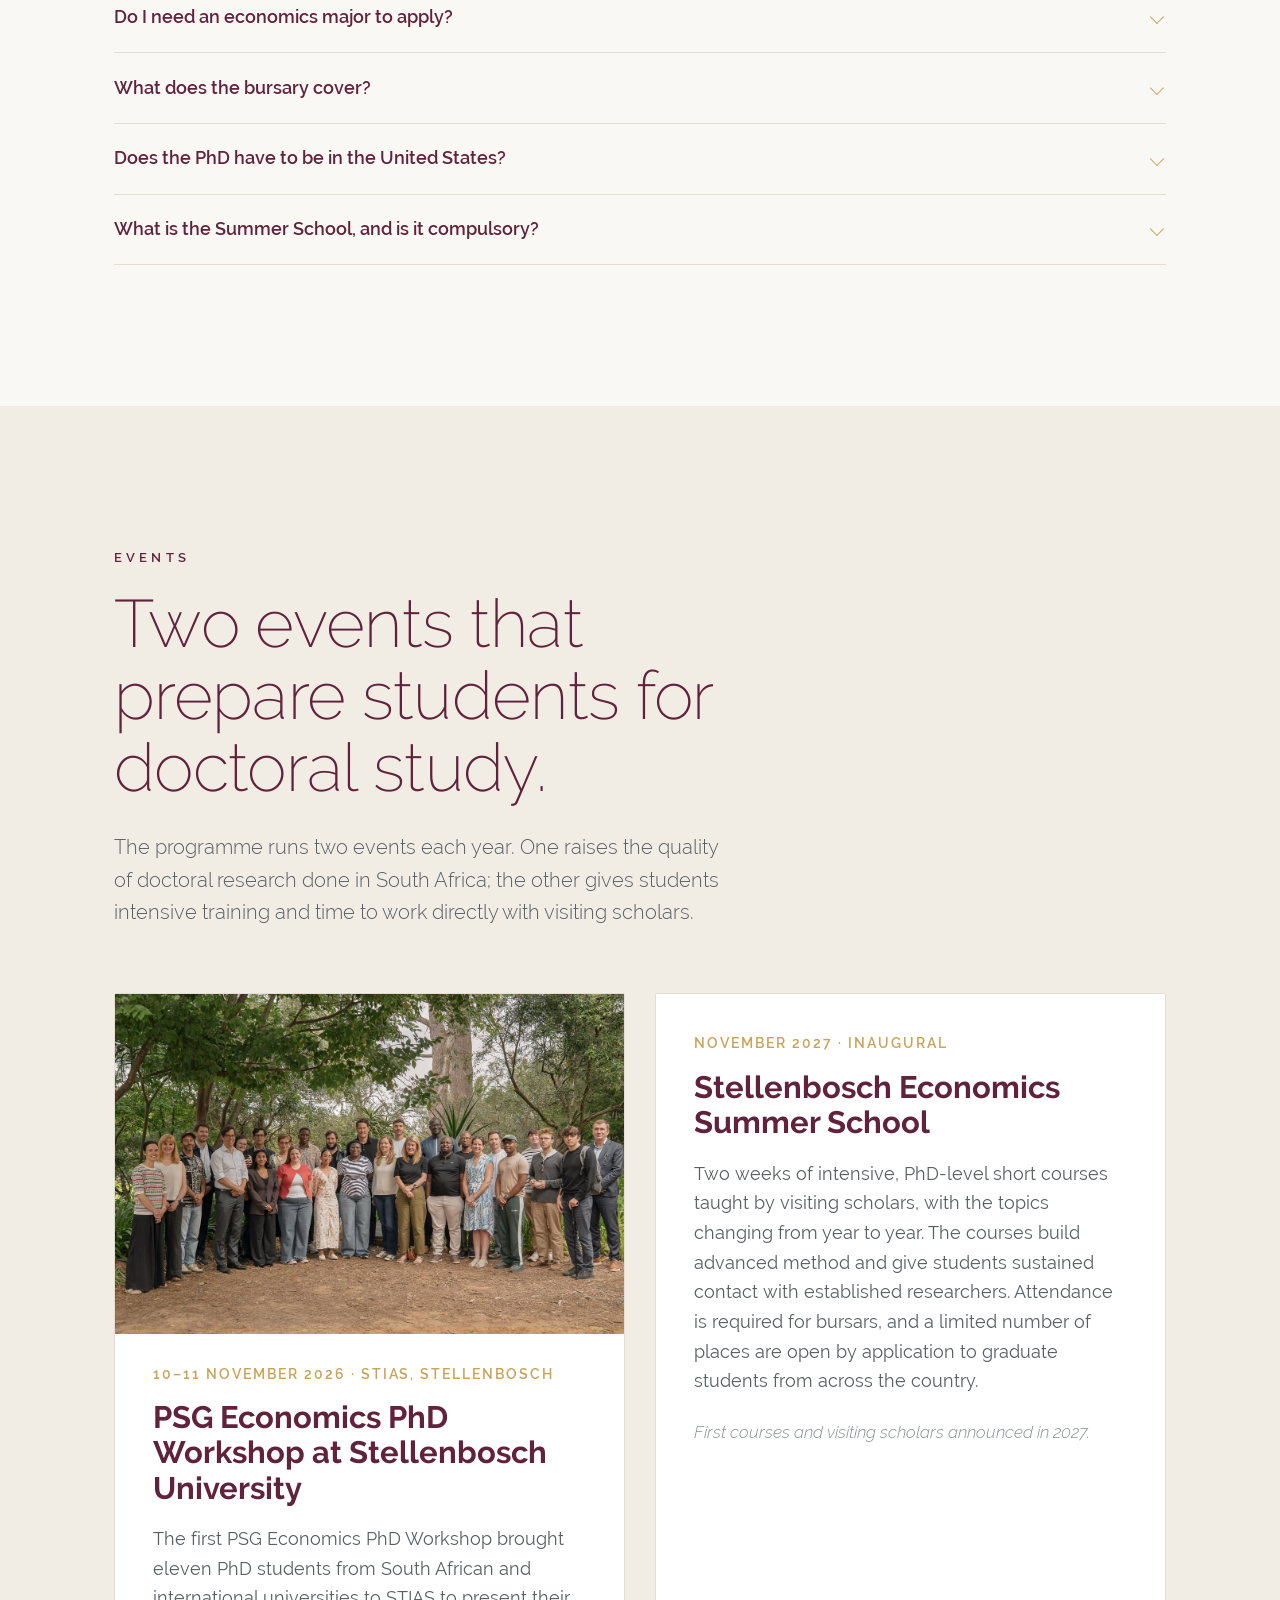
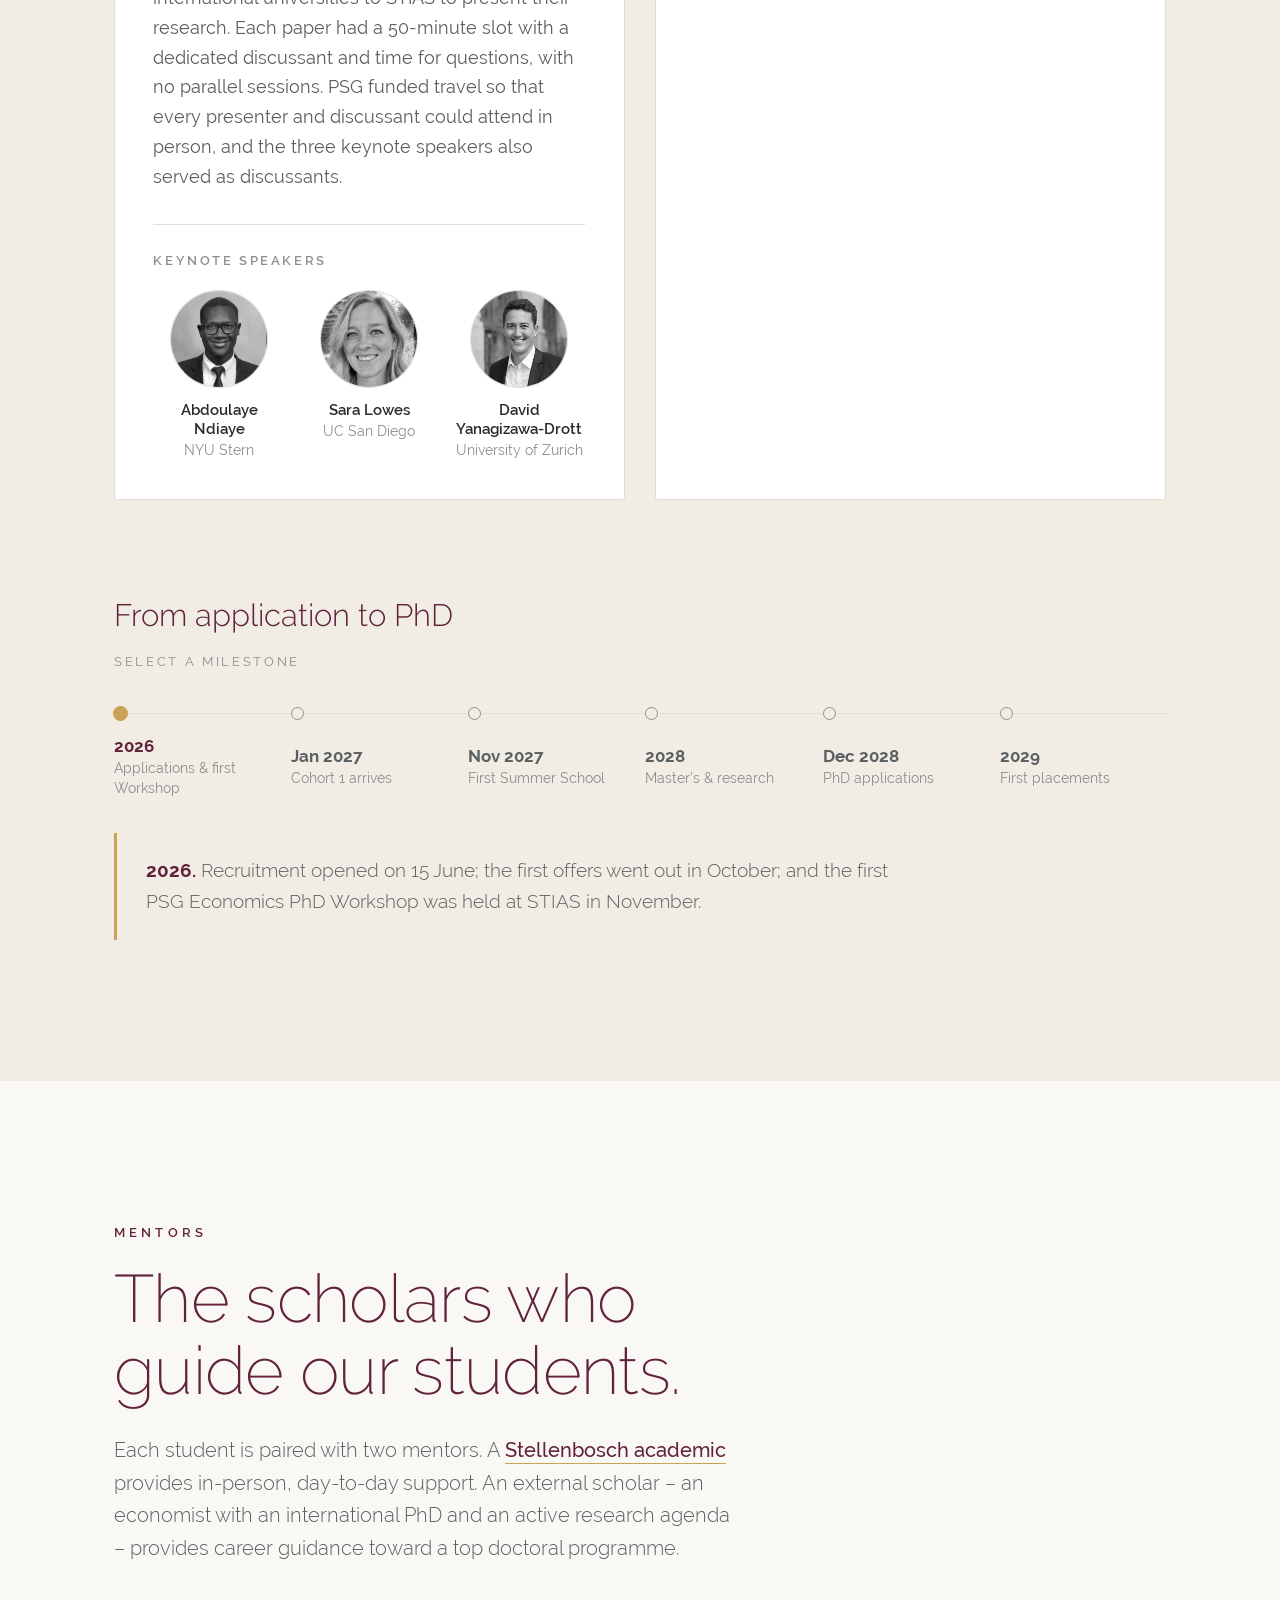
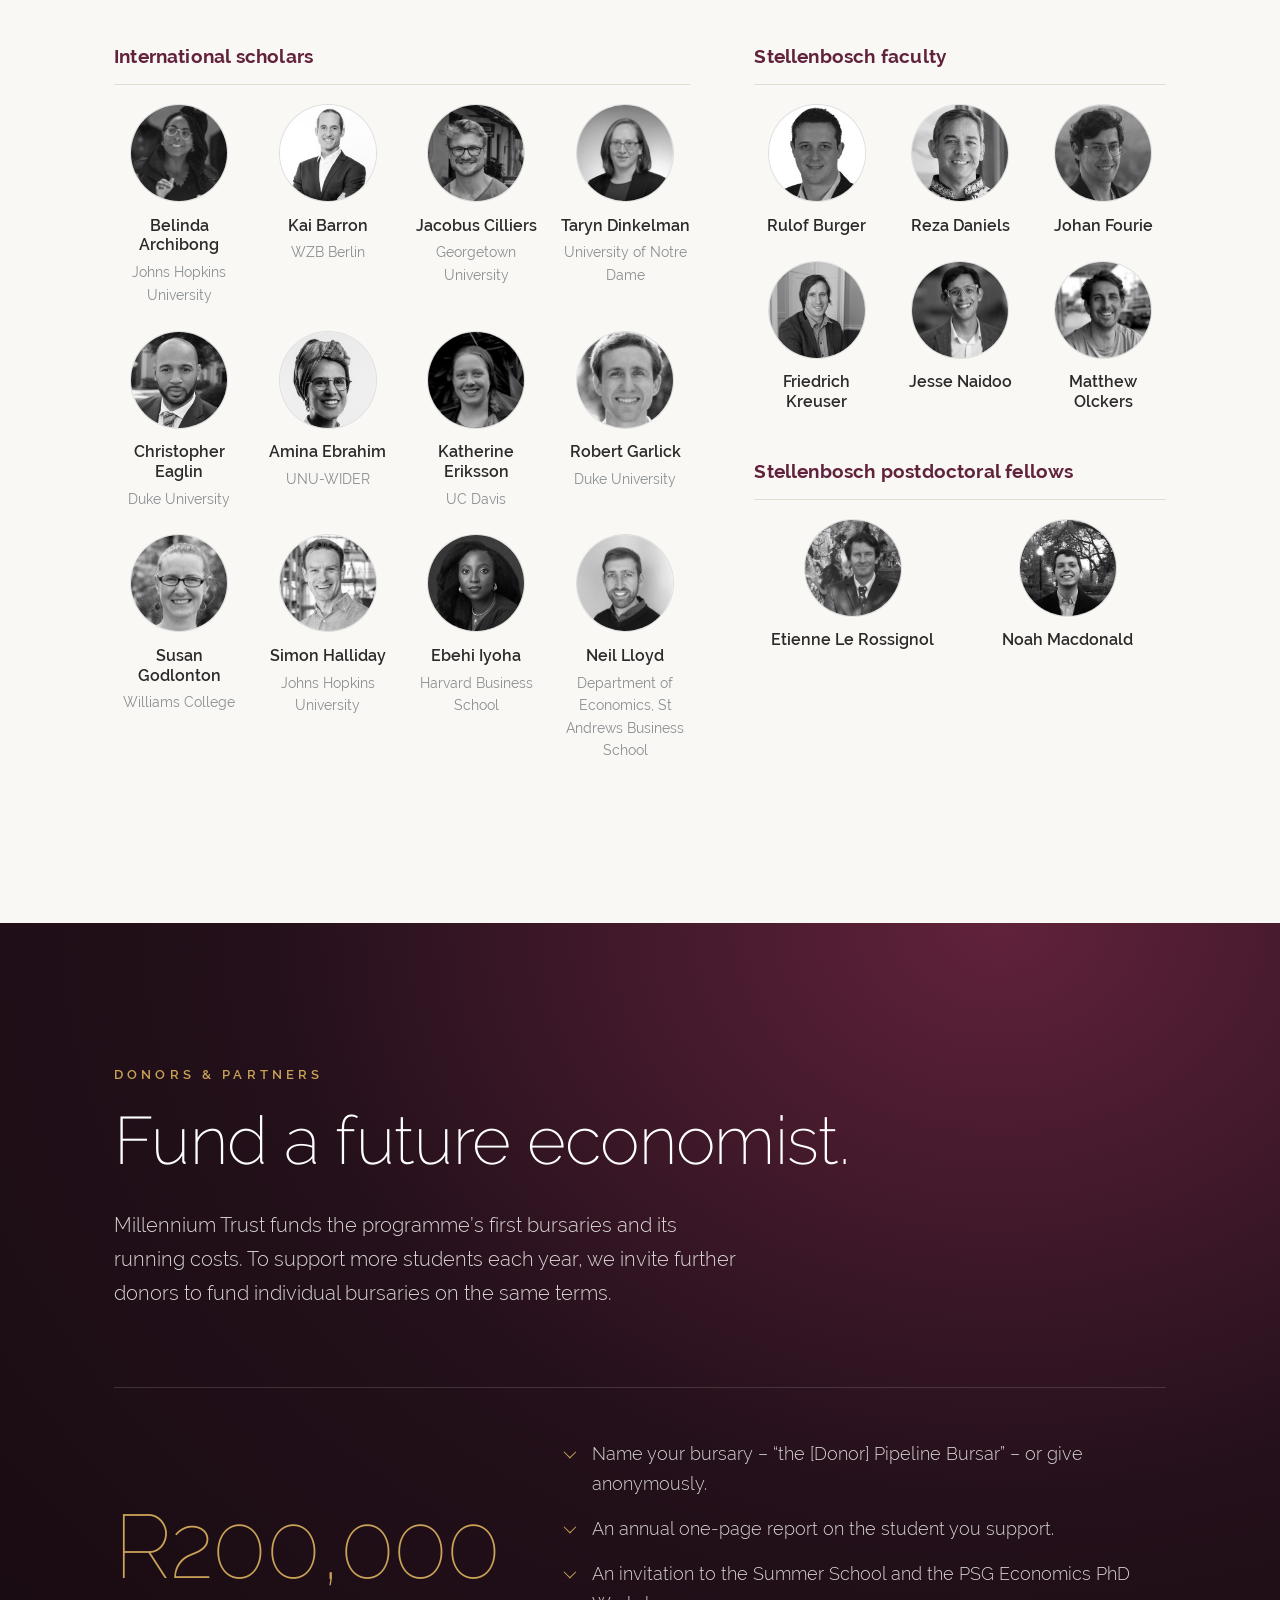
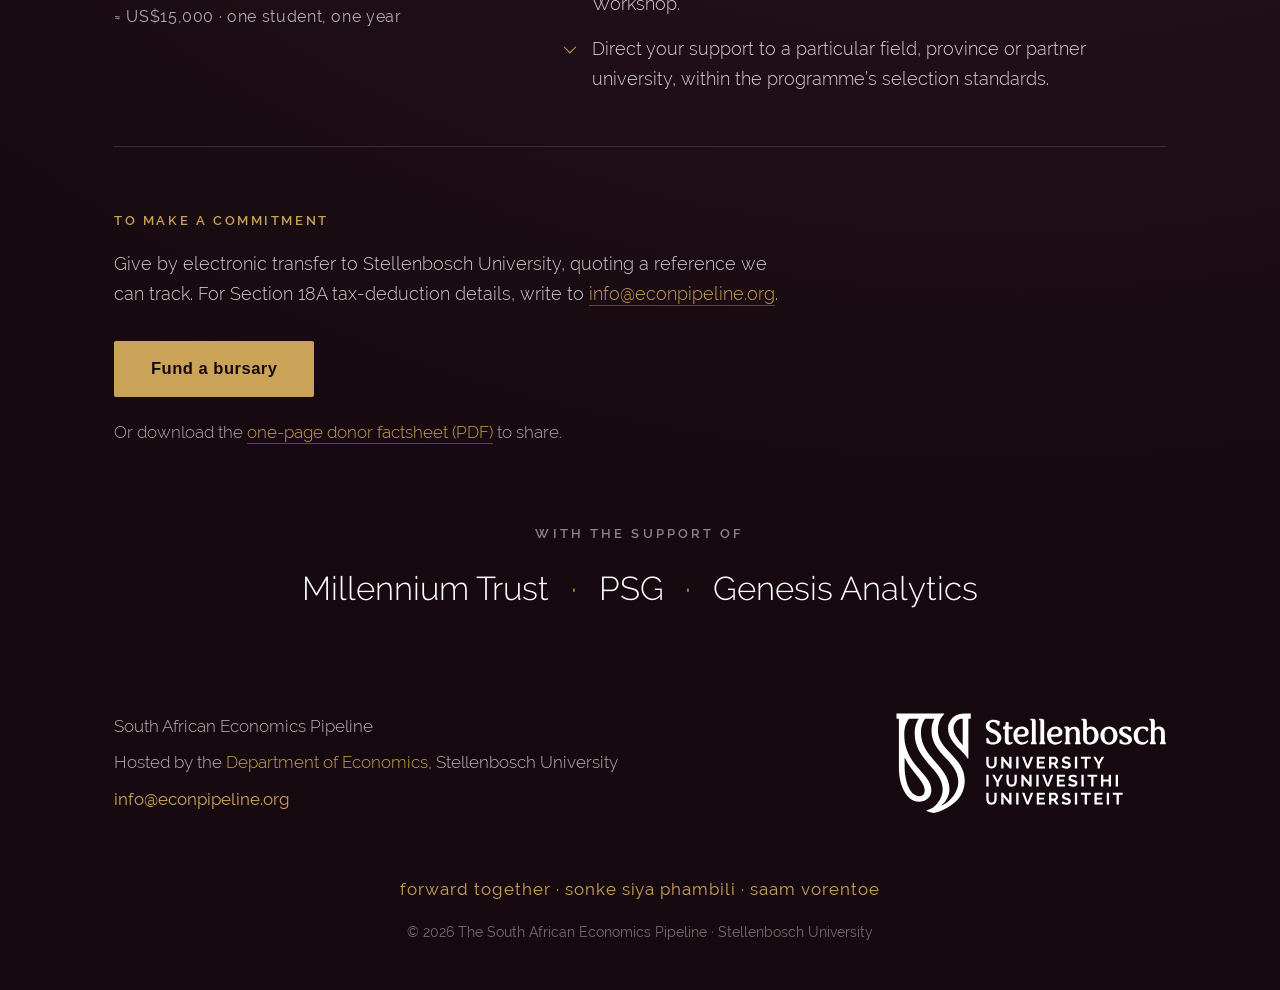
==== commit cccf7b7d: "Report on the 2026 PSG Economics PhD Workshop Replace the call for papers with a short account of th" ====
--- a/index.html
+++ b/index.html
@@ -406,10 +406,12 @@
     <div class="grid grid--2 events__cards">
 
       <article class="event reveal">
+        <figure class="event__photo">
+          <img src="assets/img/psg-workshop-2026.jpg" alt="Group photo of presenters, discussants and guests at the 2026 PSG Economics PhD Workshop" width="1280" height="855" loading="lazy" decoding="async">
+        </figure>
         <p class="event__date">10&ndash;11 November 2026 &middot; STIAS, Stellenbosch</p>
         <h3 class="event__title">PSG Economics PhD Workshop at Stellenbosch University</h3>
-        <p class="event__body">A small two-day workshop for PhD students and early-career economists. Each of the twelve presenters is given a dedicated discussant and an extended discussion, with no parallel sessions. The workshop gives particular attention to research on Africa and South Africa.</p>
-        <p class="event__tag"><a class="plausible-event-name=CfP+download" href="psg-phd-workshop-cfp.pdf">Download the call for papers (PDF)</a> &middot; submissions close 18 September 2026. Email your full paper and a short CV to <a href="mailto:apply@econpipeline.org?subject=PSG%20Economics%20PhD%20Workshop%20submission">apply@econpipeline.org</a>.</p>
+        <p class="event__body">The first PSG Economics PhD Workshop brought eleven PhD students from South African and international universities to STIAS to present their research. Each paper had a 50-minute slot with a dedicated discussant and time for questions, with no parallel sessions. PSG funded travel so that every presenter and discussant could attend in person, and the three keynote speakers also served as discussants.</p>
 
         <div class="keynotes">
           <p class="keynotes__label">Keynote speakers</p>
@@ -467,7 +469,7 @@
         </button>
       </div>
       <div class="roadmap__detail" id="roadmapDetail" role="status" aria-live="polite">
-        <p data-d="0"><strong>2026.</strong> Recruitment opens on 15 June; the first offers go out in October; and the first PSG Economics PhD Workshop is held at STIAS in November.</p>
+        <p data-d="0"><strong>2026.</strong> Recruitment opened on 15 June; the first offers went out in October; and the first PSG Economics PhD Workshop was held at STIAS in November.</p>
         <p data-d="1"><strong>January 2027.</strong> The first cohort of seven begins at Stellenbosch, in honours or the master&rsquo;s programme, each paired with a Stellenbosch mentor and an international scholar.</p>
         <p data-d="2"><strong>November 2027.</strong> The first Stellenbosch Economics Summer School is held, giving the cohort advanced training and direct contact with visiting scholars.</p>
         <p data-d="3"><strong>2028.</strong> The strongest students progress to the 18-month master&rsquo;s package: advanced coursework, then structured research or an international exchange.</p>
--- a/assets/css/styles.css
+++ b/assets/css/styles.css
@@ -463,6 +463,8 @@
 .event__title{ font-weight:700; font-size:clamp(1.4rem,2.4vw,1.8rem); color:var(--maroon); margin:.8rem 0 1rem; line-height:1.15; }
 .event__body{ color:var(--grey); font-weight:400; }
 .event__tag{ margin-top:1.2rem; font-style:italic; font-weight:300; color:var(--grey-soft); font-size:.95rem; }
+.event__photo{ margin:calc(-1 * clamp(1.8rem,3vw,2.6rem)) calc(-1 * clamp(1.8rem,3vw,2.6rem)) 1.6rem; }
+.event__photo img{ display:block; width:100%; height:auto; aspect-ratio:1280 / 855; object-fit:cover; }
 
 .keynotes{ margin-top:1.8rem; border-top:1px solid var(--line); padding-top:1.4rem; }
 .keynotes__label{ font-size:.72rem; font-weight:600; letter-spacing:.2em; text-transform:uppercase; color:var(--grey-soft); margin-bottom:1.1rem; }
